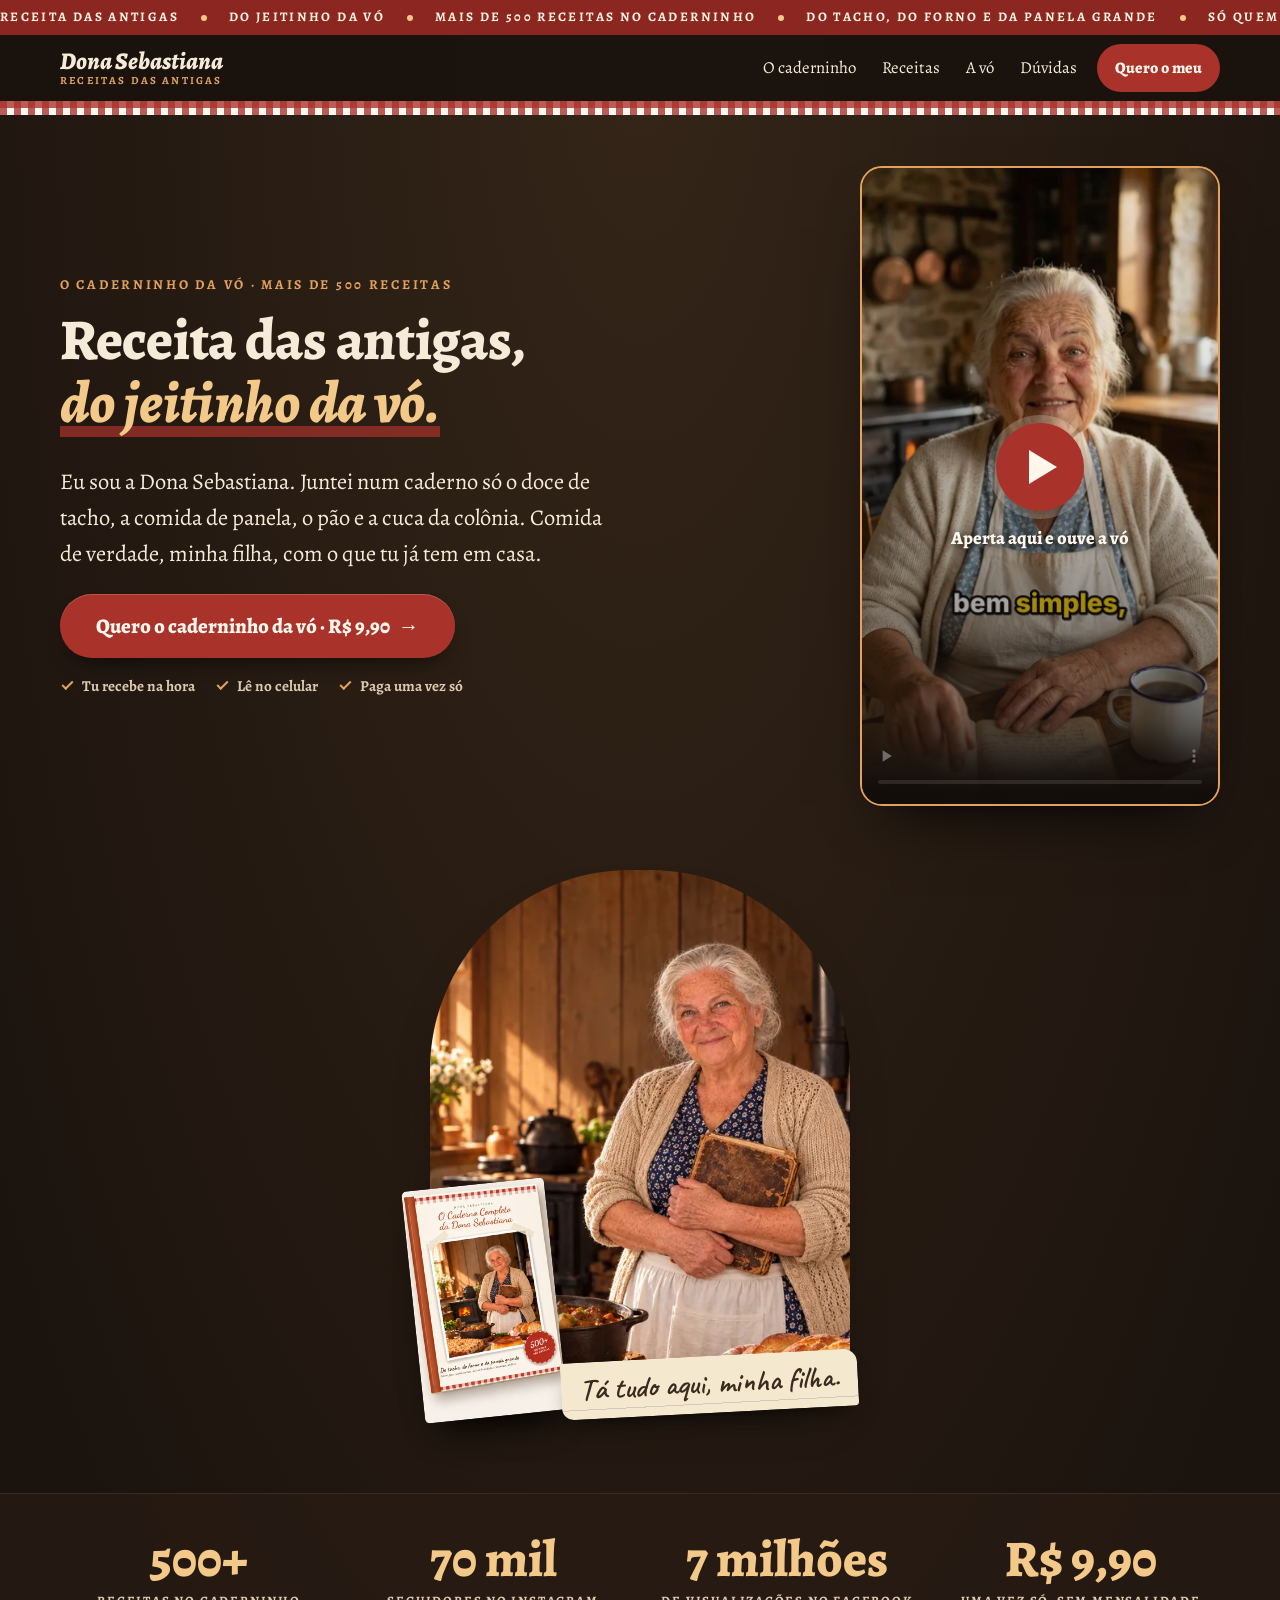
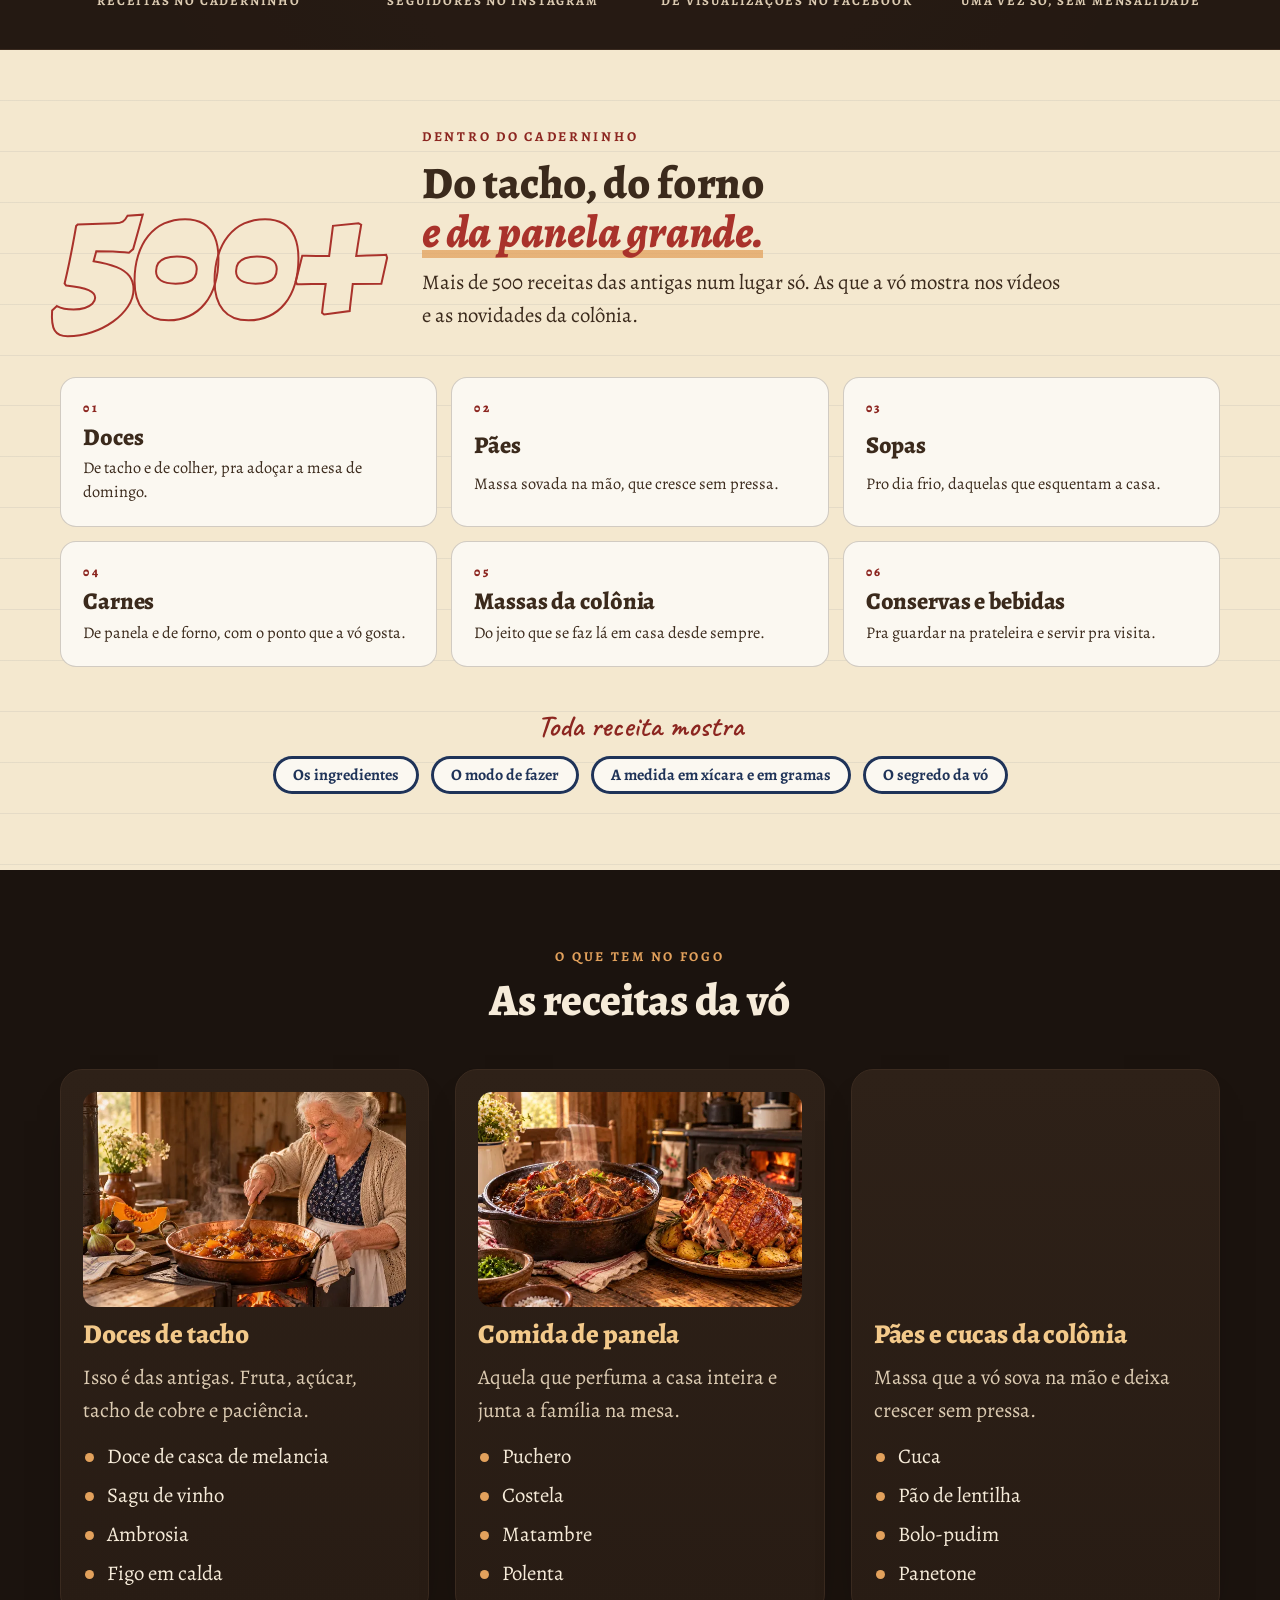
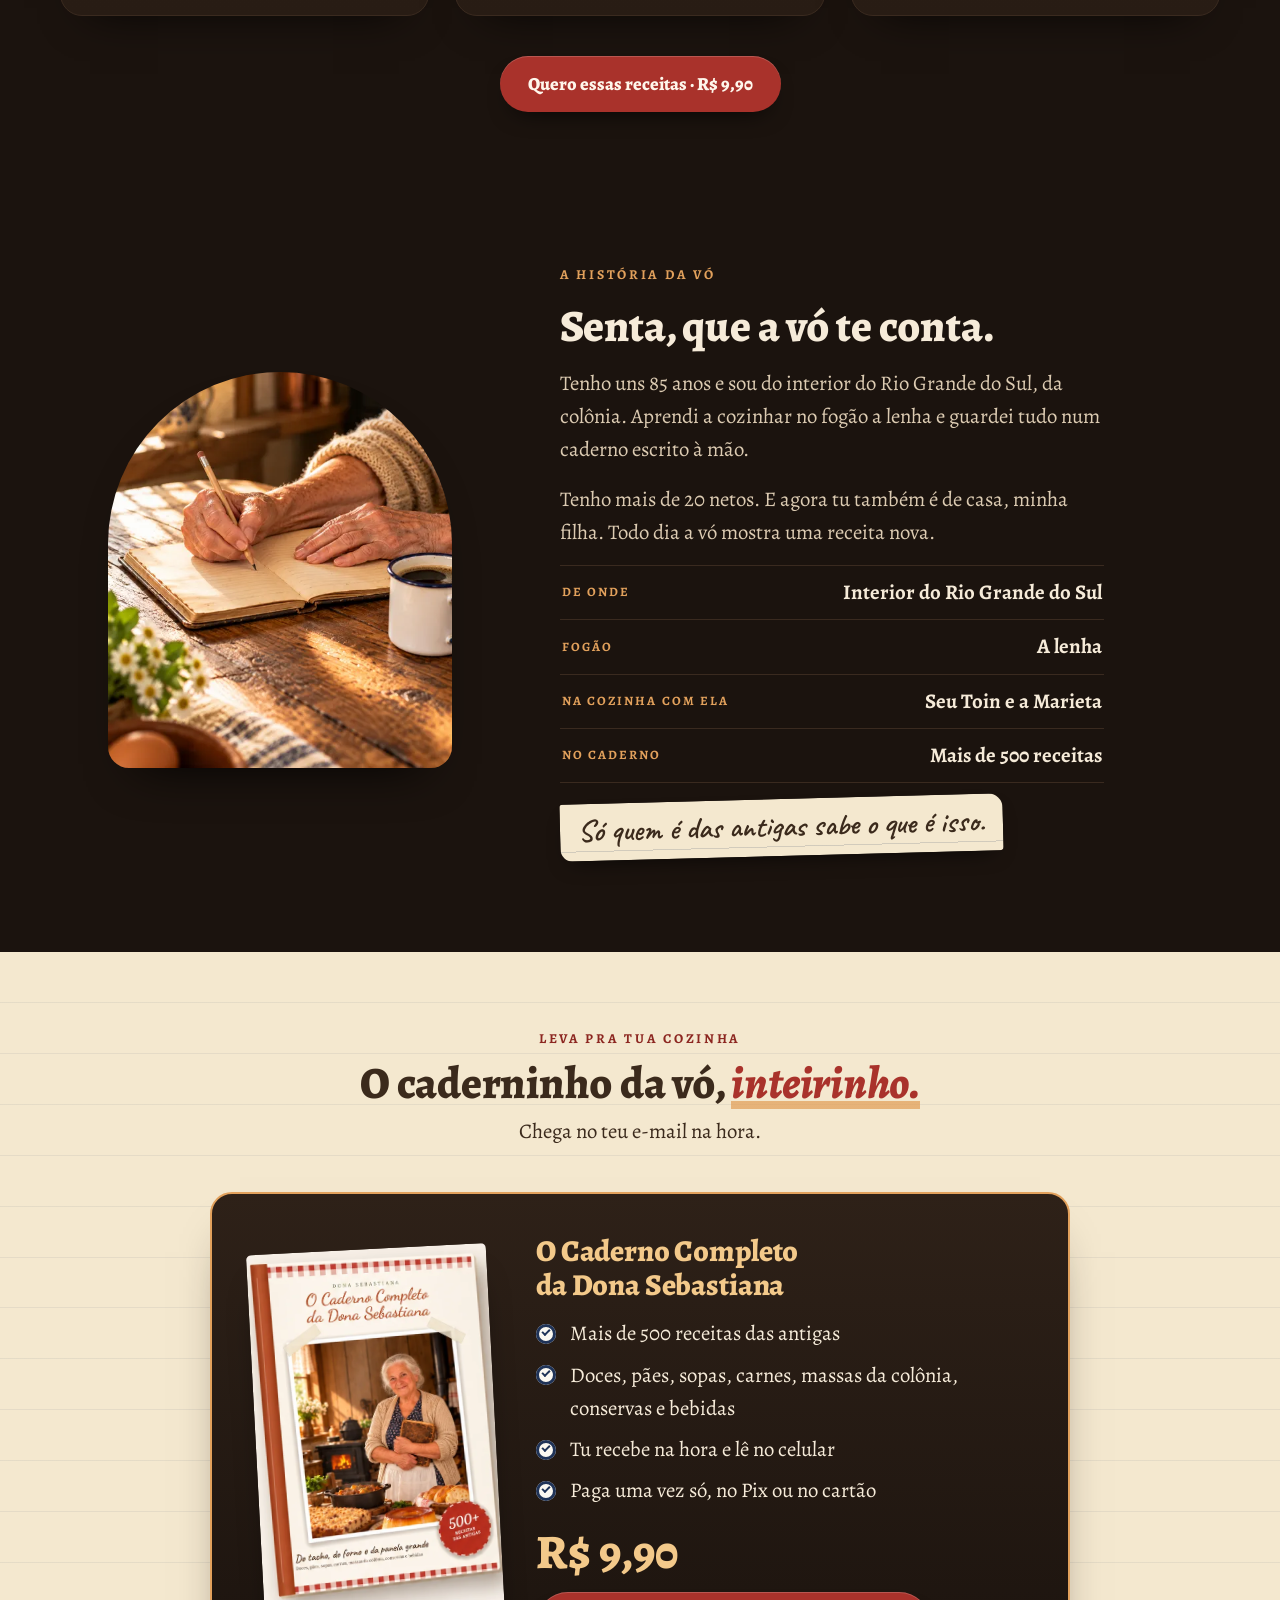
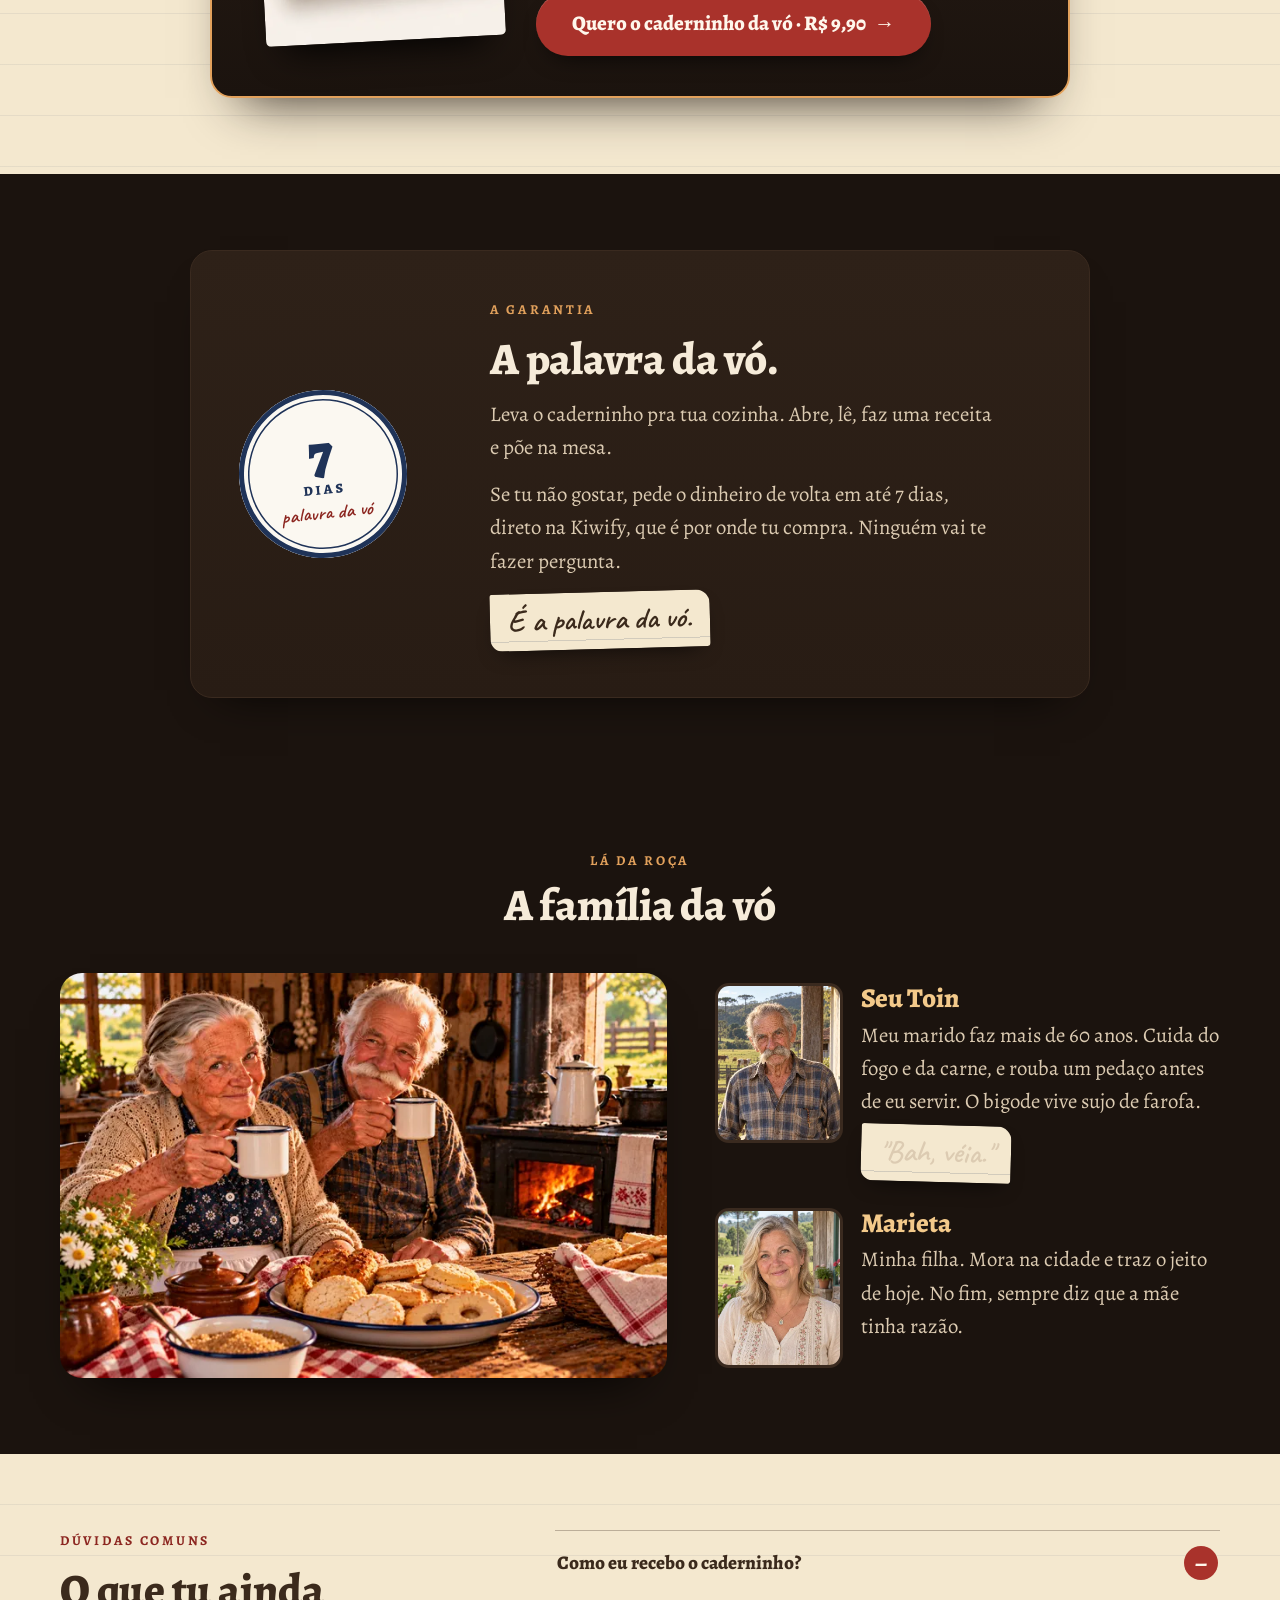
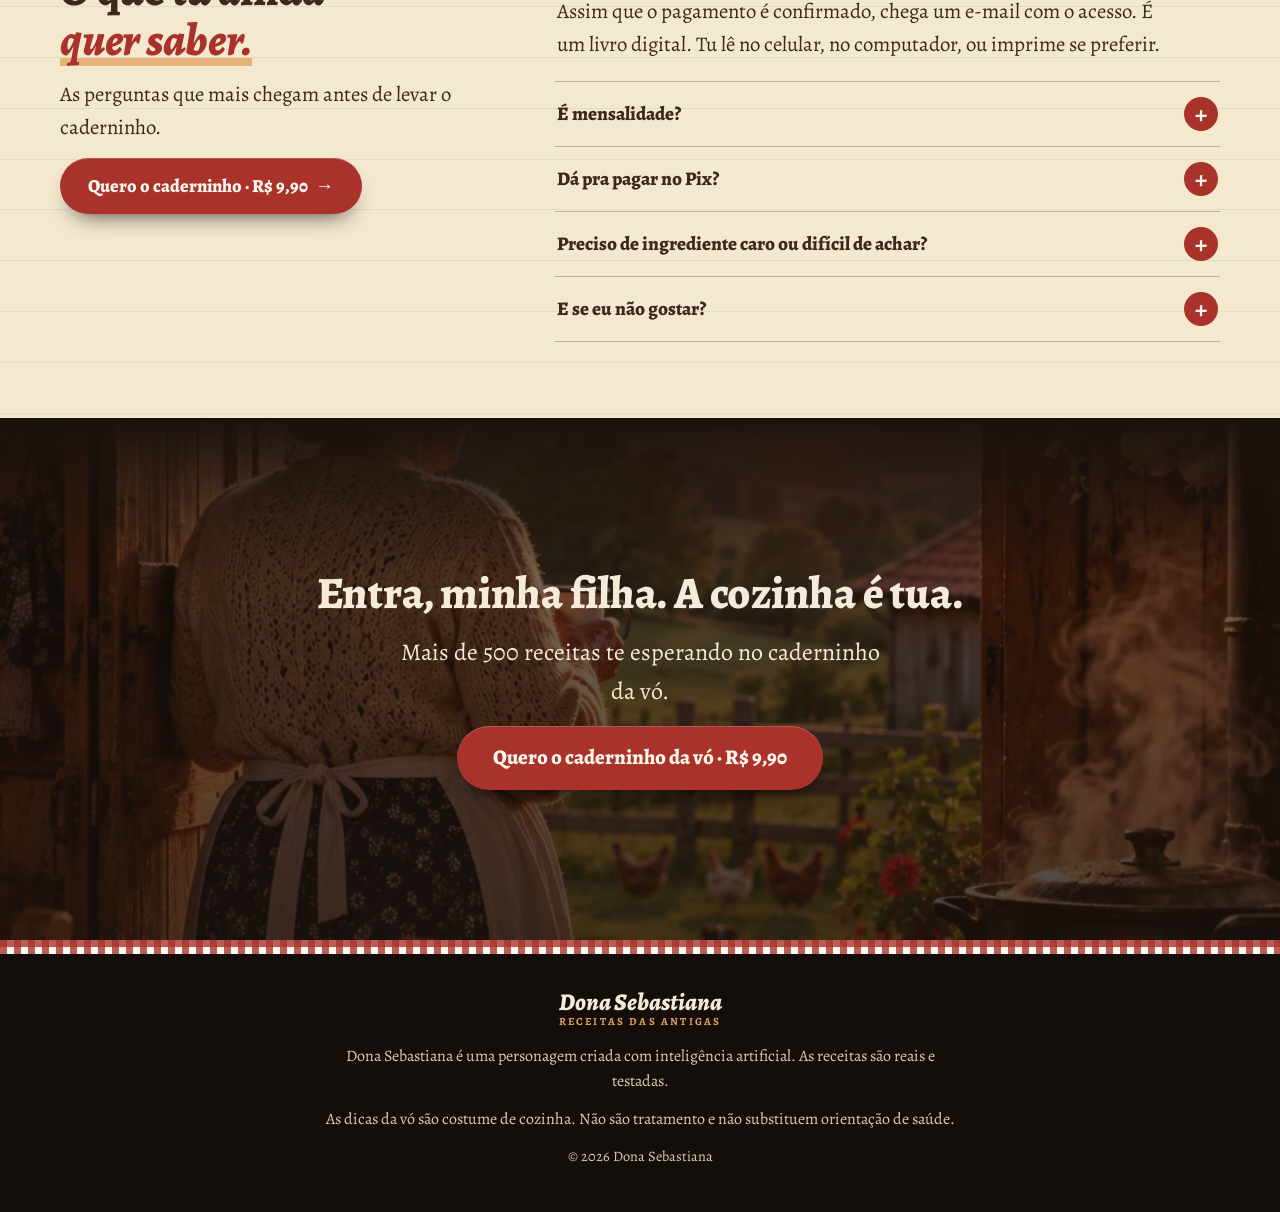
==== index.html @ 75e3f7ca "VSL no topo do site" ====
<!doctype html>
<html lang="pt-BR">
<head>
  <meta charset="utf-8">
  <meta name="viewport" content="width=device-width, initial-scale=1, viewport-fit=cover">
  <title>Dona Sebastiana · O caderninho da vó, com mais de 500 receitas das antigas</title>
  <meta name="description" content="O caderninho da Dona Sebastiana: mais de 500 receitas das antigas, do tacho, do forno e da panela grande. Tu recebe na hora e lê no celular.">
  <meta name="theme-color" content="#1B130E">
  <link rel="canonical" href="https://adonasebastiana.com.br/">
  <meta property="og:url" content="https://adonasebastiana.com.br/">
  <meta property="og:type" content="website">
  <meta property="og:locale" content="pt_BR">
  <meta property="og:title" content="Dona Sebastiana · O caderninho da vó, com mais de 500 receitas das antigas">
  <meta property="og:description" content="Mais de 500 receitas das antigas, do tacho, do forno e da panela grande.">
  <meta property="og:image" content="https://adonasebastiana.com.br/assets/og.jpg">
  <link rel="icon" href="assets/favicon.png" type="image/png">
  <link rel="apple-touch-icon" href="assets/apple-touch-icon.png">
  <link rel="preload" href="assets/video/vsl-capa.webp" as="image" fetchpriority="high">
  <link rel="preload" href="fonts/alegreya.woff2" as="font" type="font/woff2" crossorigin>
  <link rel="stylesheet" href="styles.css">
  <script defer src="main.js"></script>
  <!-- Meta Pixel Code -->
  <script>
  !function(f,b,e,v,n,t,s)
  {if(f.fbq)return;n=f.fbq=function(){n.callMethod?
  n.callMethod.apply(n,arguments):n.queue.push(arguments)};
  if(!f._fbq)f._fbq=n;n.push=n;n.loaded=!0;n.version='2.0';
  n.queue=[];t=b.createElement(e);t.async=!0;
  t.src=v;s=b.getElementsByTagName(e)[0];
  s.parentNode.insertBefore(t,s)}(window, document,'script',
  'https://connect.facebook.net/en_US/fbevents.js');
  fbq('init', '2441209990034645');
  fbq('track', 'PageView');
  </script>
  <noscript><img height="1" width="1" style="display:none" alt=""
  src="https://www.facebook.com/tr?id=2441209990034645&amp;ev=PageView&amp;noscript=1"
  /></noscript>
  <!-- End Meta Pixel Code -->
</head>
<body>
  <a class="pular" href="#conteudo">Pular para o conteúdo</a>

  <!-- Faixa correndo: só frases da vó, nenhuma urgência inventada -->
  <div class="faixa" aria-hidden="true">
    <div class="faixa__trilho">
      <span>Receita das antigas</span><span>Do jeitinho da vó</span><span>Mais de 500 receitas no caderninho</span><span>Do tacho, do forno e da panela grande</span><span>Só quem é das antigas sabe</span>
      <span>Receita das antigas</span><span>Do jeitinho da vó</span><span>Mais de 500 receitas no caderninho</span><span>Do tacho, do forno e da panela grande</span><span>Só quem é das antigas sabe</span>
    </div>
  </div>

  <header class="topo">
    <div class="caixa topo__in">
      <a class="marca" href="#conteudo" aria-label="Dona Sebastiana, início">
        <span class="marca__nome">Dona Sebastiana</span>
        <span class="marca__sub">receitas das antigas</span>
      </a>
      <nav class="topo__nav" aria-label="Seções">
        <a href="#dentro">O caderninho</a>
        <a href="#receitas">Receitas</a>
        <a href="#vo">A vó</a>
        <a href="#duvidas">Dúvidas</a>
      </nav>
      <a class="botao botao--pequeno" href="https://pay.kiwify.com.br/kX2Z2YT" data-produto="caderninho" data-pos="topo">Quero o meu</a>
    </div>
    <div class="xadrez" aria-hidden="true"></div>
  </header>

  <main id="conteudo">
    <!-- Abertura: a vó com o caderno na mão, botão e preço na primeira tela -->
    <section class="abre" aria-labelledby="titulo-abre">
      <div class="caixa abre__in">
        <div class="abre__titulo">
          <p class="etiqueta">O caderninho da vó · mais de 500 receitas</p>
          <h1 id="titulo-abre">Receita das antigas, <em>do jeitinho da vó.</em></h1>
        </div>
        <div class="abre__video">
          <div class="video" data-video>
            <video src="assets/video/vsl.mp4" poster="assets/video/vsl-capa.webp" width="720" height="1280" controls playsinline preload="none" aria-label="A Dona Sebastiana apresenta o caderninho de receitas"></video>
            <button class="video__tocar" type="button" data-tocar><span class="video__seta" aria-hidden="true"></span><span>Aperta aqui e ouve a vó</span></button>
          </div>
        </div>
        <div class="abre__texto">
          <p class="abre__fala">Eu sou a Dona Sebastiana. Juntei num caderno só o doce de tacho, a comida de panela, o pão e a cuca da colônia. Comida de verdade, minha filha, com o que tu já tem em casa.</p>
          <a class="botao botao--grande" href="https://pay.kiwify.com.br/kX2Z2YT" data-produto="caderninho" data-pos="abre">Quero o caderninho da vó · R$ 9,90 <span aria-hidden="true">→</span></a>
          <ul class="selos">
            <li>Tu recebe na hora</li>
            <li>Lê no celular</li>
            <li>Paga uma vez só</li>
          </ul>
        </div>
        <figure class="abre__foto">
          <img class="abre__vo" src="assets/img/vo-caderno-900.webp" srcset="assets/img/vo-caderno-520.webp 520w, assets/img/vo-caderno-900.webp 900w" sizes="(min-width: 900px) 420px, 86vw" width="900" height="1125" alt="Dona Sebastiana sorrindo na cozinha da roça, abraçada ao caderno de receitas, com o fogão a lenha aceso ao fundo" loading="lazy" decoding="async">
          <img class="abre__capa" src="assets/img/capa-caderninho.webp" width="505" height="825" alt="Capa do Caderno Completo da Dona Sebastiana" loading="lazy" decoding="async">
          <figcaption class="bilhete bilhete--foto">Tá tudo aqui, minha filha.</figcaption>
        </figure>
      </div>
    </section>

    <!-- Números: só os que têm origem -->
    <section class="numeros" aria-label="A cozinha da vó em números">
      <ul class="caixa numeros__in">
        <li><b>500+</b><span>receitas no caderninho</span></li>
        <li><b>70 mil</b><span>seguidores no Instagram</span></li>
        <li><b>7 milhões</b><span>de visualizações no Facebook</span></li>
        <li><b>R$ 9,90</b><span>uma vez só, sem mensalidade</span></li>
      </ul>
    </section>

    <!-- Dentro do caderninho -->
    <section class="secao folha" id="dentro" aria-labelledby="titulo-dentro">
      <div class="caixa">
        <div class="dentro__cabeca">
          <p class="numerao" aria-hidden="true">500+</p>
          <div>
            <p class="etiqueta">Dentro do caderninho</p>
            <h2 id="titulo-dentro">Do tacho, do forno <em>e da panela grande.</em></h2>
            <p>Mais de 500 receitas das antigas num lugar só. As que a vó mostra nos vídeos e as novidades da colônia.</p>
          </div>
        </div>
        <ul class="partes">
          <li><span class="partes__n">01</span><h3>Doces</h3><p>De tacho e de colher, pra adoçar a mesa de domingo.</p></li>
          <li><span class="partes__n">02</span><h3>Pães</h3><p>Massa sovada na mão, que cresce sem pressa.</p></li>
          <li><span class="partes__n">03</span><h3>Sopas</h3><p>Pro dia frio, daquelas que esquentam a casa.</p></li>
          <li><span class="partes__n">04</span><h3>Carnes</h3><p>De panela e de forno, com o ponto que a vó gosta.</p></li>
          <li><span class="partes__n">05</span><h3>Massas da colônia</h3><p>Do jeito que se faz lá em casa desde sempre.</p></li>
          <li><span class="partes__n">06</span><h3>Conservas e bebidas</h3><p>Pra guardar na prateleira e servir pra visita.</p></li>
        </ul>
        <div class="mostra">
          <p class="mostra__titulo">Toda receita mostra</p>
          <ul class="agata">
            <li>Os ingredientes</li>
            <li>O modo de fazer</li>
            <li>A medida em xícara e em gramas</li>
            <li>O segredo da vó</li>
          </ul>
        </div>
      </div>
    </section>

    <!-- Receitas -->
    <section class="secao" id="receitas" aria-labelledby="titulo-receitas">
      <div class="caixa">
        <div class="cabeca">
          <p class="etiqueta">O que tem no fogo</p>
          <h2 id="titulo-receitas">As receitas da vó</h2>
        </div>
        <ul class="linhas">
          <li class="painel linha">
            <img src="assets/img/doces-640.webp" srcset="assets/img/doces-640.webp 640w, assets/img/doces-1100.webp 1100w" sizes="(min-width: 900px) 360px, 92vw" width="1536" height="1024" alt="A vó mexendo doce de abóbora num tacho de cobre no fogão a lenha" loading="lazy" decoding="async">
            <h3>Doces de tacho</h3>
            <p>Isso é das antigas. Fruta, açúcar, tacho de cobre e paciência.</p>
            <ul class="pontos">
              <li>Doce de casca de melancia</li>
              <li>Sagu de vinho</li>
              <li>Ambrosia</li>
              <li>Figo em calda</li>
            </ul>
          </li>
          <li class="painel linha">
            <img src="assets/img/panela-640.webp" srcset="assets/img/panela-640.webp 640w, assets/img/panela-1100.webp 1100w" sizes="(min-width: 900px) 360px, 92vw" width="1536" height="1024" alt="Panela de ferro com carne ensopada e uma costela assada com batatas na mesa de madeira" loading="lazy" decoding="async">
            <h3>Comida de panela</h3>
            <p>Aquela que perfuma a casa inteira e junta a família na mesa.</p>
            <ul class="pontos">
              <li>Puchero</li>
              <li>Costela</li>
              <li>Matambre</li>
              <li>Polenta</li>
            </ul>
          </li>
          <li class="painel linha">
            <img src="assets/img/paes-640.webp" srcset="assets/img/paes-640.webp 640w, assets/img/paes-1100.webp 1100w" sizes="(min-width: 900px) 360px, 92vw" width="1536" height="1024" alt="A vó com uma cuca de farofa recém-assada na mesa, perto do fogão a lenha" loading="lazy" decoding="async">
            <h3>Pães e cucas da colônia</h3>
            <p>Massa que a vó sova na mão e deixa crescer sem pressa.</p>
            <ul class="pontos">
              <li>Cuca</li>
              <li>Pão de lentilha</li>
              <li>Bolo-pudim</li>
              <li>Panetone</li>
            </ul>
          </li>
        </ul>
        <p class="centro"><a class="botao" href="https://pay.kiwify.com.br/kX2Z2YT" data-produto="caderninho" data-pos="receitas">Quero essas receitas · R$ 9,90</a></p>
      </div>
    </section>

    <!-- A vó -->
    <section class="secao" id="vo" aria-labelledby="titulo-vo">
      <div class="caixa vo">
        <figure class="vo__foto">
          <img src="assets/img/escrevendo-520.webp" srcset="assets/img/escrevendo-520.webp 520w, assets/img/escrevendo-900.webp 900w" sizes="(min-width: 900px) 400px, 80vw" width="1024" height="1180" alt="As mãos da vó escrevendo uma receita no caderno, com uma caneca de ágata ao lado" loading="lazy" decoding="async">
        </figure>
        <div class="vo__texto">
          <p class="etiqueta">A história da vó</p>
          <h2 id="titulo-vo">Senta, que a vó te conta.</h2>
          <p>Tenho uns 85 anos e sou do interior do Rio Grande do Sul, da colônia. Aprendi a cozinhar no fogão a lenha e guardei tudo num caderno escrito à mão.</p>
          <p>Tenho mais de 20 netos. E agora tu também é de casa, minha filha. Todo dia a vó mostra uma receita nova.</p>
          <dl class="ficha">
            <div><dt>De onde</dt><dd>Interior do Rio Grande do Sul</dd></div>
            <div><dt>Fogão</dt><dd>A lenha</dd></div>
            <div><dt>Na cozinha com ela</dt><dd>Seu Toin e a Marieta</dd></div>
            <div><dt>No caderno</dt><dd>Mais de 500 receitas</dd></div>
          </dl>
          <p class="bilhete">Só quem é das antigas sabe o que é isso.</p>
          <ul class="redes">
            <li><a class="botao botao--linha" href="#vo" data-rede="instagram">Instagram da vó</a></li>
            <li><a class="botao botao--linha" href="#vo" data-rede="facebook">Facebook</a></li>
            <li><a class="botao botao--linha" href="#vo" data-rede="tiktok">TikTok</a></li>
          </ul>
        </div>
      </div>
    </section>

    <!-- Oferta: uma só -->
    <section class="secao folha" id="oferta" aria-labelledby="titulo-oferta">
      <div class="caixa">
        <div class="cabeca">
          <p class="etiqueta">Leva pra tua cozinha</p>
          <h2 id="titulo-oferta">O caderninho da vó, <em>inteirinho.</em></h2>
          <p>Chega no teu e-mail na hora.</p>
        </div>
        <article class="opcao opcao--destaque opcao--unica">
          <img class="opcao__capa" src="assets/img/capa-caderninho.webp" width="505" height="825" alt="Capa do Caderno Completo da Dona Sebastiana" loading="lazy" decoding="async">
          <div class="opcao__corpo">
            <h3>O Caderno Completo da Dona Sebastiana</h3>
            <ul class="marcas">
              <li>Mais de 500 receitas das antigas</li>
              <li>Doces, pães, sopas, carnes, massas da colônia, conservas e bebidas</li>
              <li>Tu recebe na hora e lê no celular</li>
              <li>Paga uma vez só, no Pix ou no cartão</li>
            </ul>
            <p class="preco">R$ 9,90</p>
            <a class="botao botao--grande" href="https://pay.kiwify.com.br/kX2Z2YT" data-produto="caderninho" data-pos="oferta">Quero o caderninho da vó · R$ 9,90 <span aria-hidden="true">→</span></a>
          </div>
        </article>
      </div>
    </section>
    <!-- Garantia -->
    <section class="secao" id="garantia" aria-labelledby="titulo-garantia">
      <div class="caixa">
        <div class="painel palavra">
          <div class="selo" aria-hidden="true"><b>7</b><span>dias</span><i>palavra da vó</i></div>
          <div class="palavra__texto">
            <p class="etiqueta">A garantia</p>
            <h2 id="titulo-garantia">A palavra da vó.</h2>
            <p>Leva o caderninho pra tua cozinha. Abre, lê, faz uma receita e põe na mesa.</p>
            <p>Se tu não gostar, pede o dinheiro de volta em até <span>7 dias</span>, direto na Kiwify, que é por onde tu compra. Ninguém vai te fazer pergunta.</p>
            <p class="bilhete">É a palavra da vó.</p>
          </div>
        </div>
      </div>
    </section>

    <!-- A família -->
    <section class="secao" id="familia" aria-labelledby="titulo-familia">
      <div class="caixa">
        <div class="cabeca">
          <p class="etiqueta">Lá da roça</p>
          <h2 id="titulo-familia">A família da vó</h2>
        </div>
        <div class="familia">
          <figure class="familia__foto">
            <img src="assets/img/casal-700.webp" srcset="assets/img/casal-700.webp 700w, assets/img/casal-1200.webp 1200w" sizes="(min-width: 900px) 560px, 92vw" width="1536" height="1024" alt="Dona Sebastiana e Seu Toin tomando café em canecas de ágata, com biscoitos caseiros na mesa" loading="lazy" decoding="async">
          </figure>
          <ul class="gente">
            <li>
              <img src="assets/img/toin-420.webp" width="420" height="525" alt="Seu Toin, de bigode branco e camisa xadrez, na varanda da roça" loading="lazy" decoding="async">
              <div>
                <h3>Seu Toin</h3>
                <p>Meu marido faz mais de 60 anos. Cuida do fogo e da carne, e rouba um pedaço antes de eu servir. O bigode vive sujo de farofa.</p>
                <p class="bilhete bilhete--fala">"Bah, véia."</p>
              </div>
            </li>
            <li>
              <img src="assets/img/marieta-420.webp" width="420" height="525" alt="Marieta, filha da Dona Sebastiana, sorrindo na frente da casa da roça" loading="lazy" decoding="async">
              <div>
                <h3>Marieta</h3>
                <p>Minha filha. Mora na cidade e traz o jeito de hoje. No fim, sempre diz que a mãe tinha razão.</p>
              </div>
            </li>
          </ul>
        </div>
      </div>
    </section>

    <!-- Dúvidas -->
    <section class="secao folha" id="duvidas" aria-labelledby="titulo-duvidas">
      <div class="caixa duvidas">
        <div class="duvidas__lado">
          <p class="etiqueta">Dúvidas comuns</p>
          <h2 id="titulo-duvidas">O que tu ainda <em>quer saber.</em></h2>
          <p>As perguntas que mais chegam antes de levar o caderninho.</p>
          <a class="botao" href="https://pay.kiwify.com.br/kX2Z2YT" data-produto="caderninho" data-pos="duvidas">Quero o caderninho · R$ 9,90 <span aria-hidden="true">→</span></a>
        </div>
        <div class="duvidas__lista">
          <details open>
            <summary>Como eu recebo o caderninho?</summary>
            <p>Assim que o pagamento é confirmado, chega um e-mail com o acesso. É um livro digital. Tu lê no celular, no computador, ou imprime se preferir.</p>
          </details>
          <details>
            <summary>É mensalidade?</summary>
            <p>Não, minha filha. Tu paga uma vez só e o caderninho é teu.</p>
          </details>
          <details>
            <summary>Dá pra pagar no Pix?</summary>
            <p>Dá. A página de pagamento aceita Pix e cartão.</p>
          </details>
          <details>
            <summary>Preciso de ingrediente caro ou difícil de achar?</summary>
            <p>Não. É comida de casa, feita com o que tu já tem na despensa ou acha em qualquer mercado.</p>
          </details>
          <details>
            <summary>E se eu não gostar?</summary>
            <p>Tu pede o dinheiro de volta em até <span>7 dias</span>, direto na Kiwify.</p>
          </details>
        </div>
      </div>
    </section>

    <!-- Fechamento -->
    <section class="fim" aria-labelledby="titulo-fim">
      <img class="fim__fundo" src="assets/img/porta-700.webp" srcset="assets/img/porta-700.webp 700w, assets/img/porta-1024.webp 1024w" sizes="100vw" width="1024" height="1536" alt="" loading="lazy" decoding="async">
      <div class="caixa fim__in">
        <h2 id="titulo-fim">Entra, minha filha. A cozinha é tua.</h2>
        <p>Mais de 500 receitas te esperando no caderninho da vó.</p>
        <a class="botao botao--grande" href="https://pay.kiwify.com.br/kX2Z2YT" data-produto="caderninho" data-pos="fim">Quero o caderninho da vó · R$ 9,90</a>
      </div>
    </section>
  </main>

  <footer class="rodape">
    <div class="xadrez" aria-hidden="true"></div>
    <div class="caixa rodape__in">
      <p class="marca"><span class="marca__nome">Dona Sebastiana</span><span class="marca__sub">receitas das antigas</span></p>
      <p>Dona Sebastiana é uma personagem criada com inteligência artificial. As receitas são reais e testadas.</p>
      <p>As dicas da vó são costume de cozinha. Não são tratamento e não substituem orientação de saúde.</p>
      <p class="rodape__c">© <span data-ano>2026</span> Dona Sebastiana</p>
    </div>
  </footer>
</body>
</html>
---- styles.css ----
/* Dona Sebastiana · a cozinha da vó aberta pra visita
   As cores saem das cenas dela: madeira escura, cobre, creme do avental, vermelho do pano xadrez,
   branco e azul-marinho da ágata. Letra grande, porque quem lê tem mais idade. Pensado primeiro no celular. */

@font-face { font-family: "Alegreya"; font-weight: 400 900; font-style: normal; font-display: swap; src: url(fonts/alegreya.woff2) format("woff2"); }
@font-face { font-family: "Alegreya"; font-weight: 400 900; font-style: italic; font-display: swap; src: url(fonts/alegreya-italico.woff2) format("woff2"); }
@font-face { font-family: "Caveat"; font-weight: 600; font-display: swap; src: url(fonts/caveat.woff2) format("woff2"); }

:root {
  --madeira: #1B130E;        /* fundo: madeira escura da cozinha */
  --madeira-2: #281C14;      /* painéis */
  --madeira-3: #3A2A1F;      /* bordas */
  --creme: #F6EBD9;          /* texto: avental e casaquinho */
  --creme-suave: #DCCBB2;    /* texto de apoio */
  --cobre: #E2A15C;          /* tacho de cobre e luz da janela */
  --cobre-claro: #F3C98A;
  --xadrez: #A9322B;         /* pano xadrez: botões */
  --xadrez-escuro: #8C2620;
  --agata: #FBF8F1;          /* ágata branca */
  --marinho: #1F3358;        /* borda da ágata */
  --papel: #F4E8CF;          /* folha do caderno */
  --tinta: #3B2A1C;          /* letra da vó no caderno */
  --f-texto: "Alegreya", Georgia, "Times New Roman", serif;
  --f-mao: "Caveat", "Segoe Script", cursive;
  --margem: clamp(1rem, 0.4rem + 3.2vw, 2.5rem);
  --largura: 1160px;
}

*, *::before, *::after { box-sizing: border-box; }
html { -webkit-text-size-adjust: 100%; scroll-padding-top: 84px; background: var(--madeira); }
@media (min-width: 900px) and (prefers-reduced-motion: no-preference) { html { scroll-behavior: smooth; } }
body { margin: 0; overflow-x: clip; background:
    radial-gradient(90% 40% at 50% 0%, rgba(226, 161, 92, .13), transparent 70%),
    var(--madeira);
  color: var(--creme); font-family: var(--f-texto); font-size: clamp(1.125rem, 1.05rem + 0.35vw, 1.3rem); line-height: 1.6; -webkit-font-smoothing: antialiased; }
h1, h2, h3, p, ul, figure { margin: 0; }
ul { padding: 0; list-style: none; }
img { display: block; max-width: 100%; height: auto; }
a { color: var(--cobre-claro); text-underline-offset: 4px; }
:focus-visible { outline: 3px solid var(--cobre-claro); outline-offset: 3px; border-radius: 6px; }
h1, h2, h3 { font-weight: 800; line-height: 1.1; letter-spacing: -.005em; text-wrap: balance; }
h1 { font-size: clamp(2.1rem, 1.4rem + 3.6vw, 3.6rem); }
h2 { font-size: clamp(1.8rem, 1.3rem + 2.4vw, 2.8rem); }
h3 { font-size: clamp(1.4rem, 1.25rem + 0.7vw, 1.7rem); color: var(--cobre-claro); }
.caixa { width: 100%; max-width: calc(var(--largura) + 2 * var(--margem)); margin-inline: auto; padding-inline: var(--margem); }
.pular { position: absolute; left: 12px; top: -80px; z-index: 100; padding: 12px 16px; background: var(--creme); color: var(--madeira); border-radius: 8px; }
.pular:focus { top: 12px; }

/* dado ainda não confirmado: marcado só enquanto a página é rascunho */
[data-rascunho] .pend { text-decoration: underline dotted var(--cobre); text-decoration-thickness: 2px; text-underline-offset: 5px; }
.aviso-rasc { display: none; }
[data-rascunho] .aviso-rasc { display: block; margin-top: 18px; padding: 10px 14px; border: 1.5px dashed var(--cobre); border-radius: 10px; font-size: .95rem; color: var(--creme-suave); max-width: 34rem; }

/* etiqueta pequena acima dos títulos */
.etiqueta { font-size: .85rem; font-weight: 700; letter-spacing: .2em; text-transform: uppercase; color: var(--cobre); }
.cabeca { display: grid; gap: 8px; justify-items: center; text-align: center; margin-bottom: clamp(24px, 4vw, 44px); }

/* faixa de pano xadrez */
.xadrez { height: 14px; background-color: var(--agata);
  background-image: linear-gradient(90deg, rgba(169, 50, 43, .78) 50%, transparent 50%), linear-gradient(rgba(169, 50, 43, .78) 50%, transparent 50%);
  background-size: 14px 14px; }

/* bilhete escrito à mão: a letra da vó numa folha do caderno */
.bilhete { display: inline-block; padding: 10px 18px 12px; background: var(--papel); color: var(--tinta); font-family: var(--f-mao); font-size: clamp(1.5rem, 1.3rem + 0.9vw, 1.9rem); font-weight: 600; line-height: 1.15; border-radius: 3px 14px 4px 12px; transform: rotate(-1.5deg); box-shadow: 0 10px 22px -12px rgba(0, 0, 0, .8);
  background-image: repeating-linear-gradient(transparent 0 1.55em, rgba(31, 51, 88, .16) 1.55em calc(1.55em + 1px)); }
.bilhete--fala { transform: rotate(1.5deg); margin-top: 10px; }

/* botões */
.botao { display: inline-flex; align-items: center; justify-content: center; gap: .4em; min-height: 56px; padding: 12px 28px; border: 0; border-radius: 999px; background: var(--xadrez); color: #FFF7EC; font-family: var(--f-texto); font-size: 1.15rem; font-weight: 800; line-height: 1.2; text-align: center; text-decoration: none; cursor: pointer; box-shadow: 0 12px 24px -14px rgba(0, 0, 0, .9), inset 0 1px 0 rgba(255, 255, 255, .18); transition: background .15s ease, transform .15s ease; }
.botao:hover { background: var(--xadrez-escuro); transform: translateY(-1px); }
.botao--grande { min-height: 64px; padding-inline: 36px; font-size: 1.3rem; }
.botao--pequeno { min-height: 48px; padding: 8px 18px; font-size: 1rem; box-shadow: none; }
.botao--linha { background: transparent; color: var(--creme); box-shadow: inset 0 0 0 2px var(--cobre); }
.botao--linha:hover { background: var(--cobre); color: var(--madeira); }
.botao .pend { text-decoration-color: #FFE2B8; }
@media (prefers-reduced-motion: reduce) { .botao { transition: none; } .botao:hover { transform: none; } }

/* painel de madeira */
.painel { background: linear-gradient(180deg, #2E2118, var(--madeira-2)); border: 1px solid var(--madeira-3); border-radius: 22px; box-shadow: 0 22px 44px -30px rgba(0, 0, 0, .95); }

/* ── Topo ── */
.topo { position: sticky; top: 0; z-index: 30; background: rgba(27, 19, 14, .96); }
.topo__in { display: flex; align-items: center; gap: 20px; min-height: 66px; }
.marca { display: grid; line-height: 1; text-decoration: none; color: var(--creme); }
.marca__nome { font-style: italic; font-weight: 800; font-size: 1.5rem; }
.marca__sub { margin-top: 3px; font-size: .68rem; font-weight: 700; letter-spacing: .2em; text-transform: uppercase; color: var(--cobre); }
.topo__nav { display: none; margin-left: auto; gap: 26px; }
.topo__nav a { display: inline-flex; align-items: center; min-height: 48px; color: var(--creme); font-size: 1.05rem; text-decoration: none; }
.topo__nav a:hover { color: var(--cobre-claro); }
.topo .botao { margin-left: auto; }
@media (min-width: 860px) { .topo__nav { display: flex; } .topo .botao { margin-left: 0; } }

/* ── Faixa correndo: frases da vó ── */
.faixa { overflow: hidden; background: var(--xadrez-escuro); color: #FFF2DF; font-size: .82rem; font-weight: 700; letter-spacing: .18em; text-transform: uppercase; line-height: 1; }
.faixa__trilho { display: flex; width: max-content; padding-block: 11px; animation: correr 46s linear infinite; }
.faixa__trilho span { display: inline-flex; align-items: center; white-space: nowrap; }
.faixa__trilho span::after { content: ""; width: 6px; height: 6px; margin-inline: 22px; border-radius: 50%; background: var(--cobre-claro); }
@keyframes correr { to { transform: translateX(-50%); } }
@media (prefers-reduced-motion: reduce) { .faixa__trilho { animation: none; } }

/* palavra em destaque nos títulos: itálico com um risco de marca-texto */
h1 em, h2 em { font-style: italic; color: var(--cobre-claro); background: linear-gradient(transparent 80%, rgba(169, 50, 43, .7) 80% 94%, transparent 94%); }

/* ── Abertura ── */
.abre { padding-block: clamp(22px, 4vw, 54px) clamp(40px, 6vw, 72px); }
.abre__in { display: grid; gap: clamp(28px, 5vw, 60px); }
.abre__texto { display: grid; gap: 16px; justify-items: start; align-content: center; }
.abre__fala { max-width: 34rem; font-size: 1.08em; color: var(--creme); }
.abre__texto .botao { margin-top: 6px; width: 100%; padding-inline: 16px; font-size: 1.12rem; }
@media (min-width: 420px) { .abre__texto .botao { padding-inline: 36px; font-size: 1.3rem; } }
.selos { display: flex; flex-wrap: wrap; gap: 8px 20px; font-size: .95rem; font-weight: 700; color: var(--creme-suave); }
.selos li { position: relative; padding-left: 22px; }
.selos li::before { content: ""; position: absolute; left: 2px; top: .42em; width: 11px; height: 6px; border-left: 2.5px solid var(--cobre); border-bottom: 2.5px solid var(--cobre); transform: rotate(-45deg); }
.abre__foto { position: relative; width: min(100%, 460px); justify-self: center; margin-bottom: 26px; }
.abre__vo { width: 100%; aspect-ratio: 4 / 5; object-fit: cover; border-radius: 200px 200px 22px 22px; box-shadow: 0 30px 60px -34px #000; }
.abre__capa { position: absolute; left: -4%; bottom: -22px; width: 34%; border-radius: 5px; transform: rotate(-6deg); box-shadow: 0 22px 34px -16px #000; }
.bilhete--foto { position: absolute; right: -2%; bottom: -18px; transform: rotate(-3deg); }
@media (min-width: 560px) { .abre__texto .botao { width: auto; } }
@media (min-width: 900px) { .abre__in { grid-template-columns: minmax(0, 6fr) minmax(0, 5fr); align-items: center; } .abre__foto { justify-self: end; } }

/* ── Números ── */
.numeros { border-block: 1px solid var(--madeira-3); background: rgba(40, 28, 20, .7); }
.numeros__in { display: grid; grid-template-columns: repeat(2, minmax(0, 1fr)); gap: 26px 16px; padding-block: clamp(26px, 4vw, 40px); text-align: center; }
.numeros li { display: grid; gap: 6px; }
.numeros b { font-size: clamp(2rem, 1.4rem + 3vw, 3.2rem); font-weight: 800; line-height: 1; color: var(--cobre-claro); }
.numeros span { font-size: .8rem; font-weight: 700; letter-spacing: .14em; text-transform: uppercase; color: var(--creme-suave); line-height: 1.35; }
[data-rascunho] .numeros li.pend { text-decoration: none; }
[data-rascunho] .numeros li.pend b { text-decoration: underline dotted var(--cobre); text-decoration-thickness: 2px; text-underline-offset: 6px; }
@media (min-width: 860px) { .numeros__in { grid-template-columns: repeat(4, minmax(0, 1fr)); } }
/* ── Seções ── */
.secao { padding-block: clamp(36px, 6vw, 76px); }

/* ── O caderninho ── */
.caderninho { display: grid; gap: clamp(22px, 4vw, 48px); padding: clamp(22px, 4vw, 48px); max-width: 980px; margin-inline: auto; }
.caderninho__capa { justify-self: center; width: min(62%, 280px); }
.caderninho__capa img { width: 100%; border-radius: 6px; transform: rotate(-3deg); box-shadow: 0 26px 40px -22px #000; }
.caderninho__texto { display: grid; gap: 14px; justify-items: start; }
.marcas { display: grid; gap: 8px; }
.marcas li { position: relative; padding-left: 34px; }
.marcas li::before { content: ""; position: absolute; left: 0; top: .32em; width: 20px; height: 20px; border-radius: 50%; background: var(--agata); box-shadow: inset 0 0 0 3px var(--marinho); }
.marcas li::after { content: ""; position: absolute; left: 6px; top: calc(.32em + 5px); width: 8px; height: 5px; border-left: 2.5px solid var(--marinho); border-bottom: 2.5px solid var(--marinho); transform: rotate(-45deg); }
.caderninho__acao { display: flex; flex-wrap: wrap; align-items: center; gap: 12px 20px; margin-top: 6px; width: 100%; }
.caderninho__acao .botao { flex: 1 1 260px; }
.preco { font-size: 1.9rem; font-weight: 800; color: var(--cobre-claro); line-height: 1; }
@media (min-width: 760px) { .caderninho { grid-template-columns: minmax(0, 300px) minmax(0, 1fr); align-items: center; } .caderninho__capa { width: 100%; max-width: 280px; } .caderninho__acao .botao { flex: 0 1 auto; } }

/* ── Receitas ── */
.linhas { display: grid; gap: clamp(16px, 2.4vw, 26px); }
@media (min-width: 900px) { .linhas { grid-template-columns: repeat(3, minmax(0, 1fr)); } }
.linha { display: grid; align-content: start; gap: 12px; padding: clamp(16px, 2vw, 22px) clamp(16px, 2vw, 22px) 24px; }
.linha img { width: 100%; aspect-ratio: 3 / 2; object-fit: cover; border-radius: 14px; }
.linha > p { color: var(--creme-suave); }
.pontos { display: grid; gap: 6px; }
.pontos li { position: relative; padding-left: 24px; }
.pontos li::before { content: ""; position: absolute; left: 2px; top: .62em; width: 9px; height: 9px; border-radius: 50%; background: var(--cobre); }
.vai { display: inline-flex; align-items: center; min-height: 48px; margin-top: 2px; font-weight: 800; color: var(--cobre-claro); }
/* faixa de ágata: branca com a borda azul-marinho, como os pratos da vó */
.agata { display: flex; flex-wrap: wrap; justify-content: center; gap: 10px 12px; margin-top: clamp(26px, 4vw, 44px); }
.agata li { padding: 9px 20px; background: var(--agata); color: var(--marinho); border-radius: 999px; box-shadow: inset 0 0 0 3px var(--marinho); font-weight: 700; font-size: 1rem; line-height: 1.25; }

/* ── Prateleira ── */
.prateleira { display: grid; gap: clamp(16px, 2.4vw, 26px); }
@media (min-width: 700px) { .prateleira { grid-template-columns: repeat(2, minmax(0, 1fr)); } }
@media (min-width: 1040px) { .prateleira { grid-template-columns: repeat(3, minmax(0, 1fr)); } }
.livro { display: grid; grid-template-columns: 112px minmax(0, 1fr); gap: 16px; align-items: start; padding: 18px; }
.livro img { width: 100%; border-radius: 5px; box-shadow: 0 16px 26px -16px #000; }
.livro > div { display: grid; gap: 10px; justify-items: start; }
.livro h3 { font-size: 1.3rem; }
.livro p { font-size: 1.02rem; line-height: 1.45; color: var(--creme-suave); }
.livro p b { color: var(--creme); }
.livro .botao { min-height: 52px; padding: 10px 20px; font-size: 1.02rem; width: 100%; }
@media (min-width: 700px) {
  .livro { grid-template-columns: minmax(0, 1fr); justify-items: center; text-align: center; padding: 24px 22px 26px; }
  .livro img { width: min(100%, 190px); aspect-ratio: 3 / 4; object-fit: cover; object-position: top; }
  .livro > div { justify-items: center; }
  .livro--principal { grid-column: 1 / -1; grid-template-columns: 200px minmax(0, 1fr); gap: 34px; align-items: center; justify-items: start; text-align: left; border-color: var(--cobre); padding: 28px 34px; }
  .livro--principal img { width: 100%; aspect-ratio: auto; transform: rotate(-3deg); }
  .livro--principal > div { justify-items: start; }
  .livro--principal h3 { font-size: 2rem; }
  .livro--principal p { font-size: 1.2rem; }
  .livro--principal .botao { width: auto; min-height: 60px; padding-inline: 30px; font-size: 1.2rem; }
}
/* em duas colunas sobra um livro sozinho no fim: ele ocupa a fileira */
@media (min-width: 700px) and (max-width: 1039px) { .livro--largo { grid-column: 1 / -1; } }

/* ── A família ── */
.familia { display: grid; gap: clamp(22px, 4vw, 48px); }
.familia__foto img { width: 100%; border-radius: 22px; box-shadow: 0 26px 50px -30px #000; }
.gente { display: grid; gap: 26px; }
.gente li { display: grid; grid-template-columns: 104px minmax(0, 1fr); gap: 18px; align-items: start; }
.gente img { width: 100%; aspect-ratio: 4 / 5; object-fit: cover; border-radius: 14px; border: 3px solid var(--madeira-3); }
.gente p { margin-top: 6px; color: var(--creme-suave); }
@media (min-width: 900px) { .familia { grid-template-columns: minmax(0, 6fr) minmax(0, 5fr); align-items: center; } .gente li { grid-template-columns: 128px minmax(0, 1fr); } }

/* ── A vó ── */
.vo { display: grid; gap: clamp(24px, 5vw, 60px); }
.vo__foto { width: min(78%, 400px); justify-self: center; }
.vo__foto img { width: 100%; border-radius: 180px 180px 22px 22px; box-shadow: 0 26px 50px -30px #000; }
.vo__texto { display: grid; gap: 16px; justify-items: start; }
.vo__texto > p:not([class]) { color: var(--creme-suave); max-width: 34rem; }
.redes { display: flex; flex-wrap: wrap; gap: 10px; margin-top: 4px; }
.redes .botao { min-height: 52px; padding: 10px 22px; font-size: 1.05rem; }
@media (min-width: 900px) { .vo { grid-template-columns: minmax(0, 4fr) minmax(0, 6fr); align-items: center; } }

/* ── Fechamento ── */
.fim { position: relative; isolation: isolate; overflow: hidden; padding-block: clamp(72px, 12vw, 150px); text-align: center; }
.fim__fundo { position: absolute; inset: 0; z-index: -2; width: 100%; height: 100%; object-fit: cover; object-position: 50% 38%; }
.fim::before { content: ""; position: absolute; inset: 0; z-index: -1; background: linear-gradient(180deg, var(--madeira) 0%, rgba(27, 19, 14, .62) 30%, rgba(27, 19, 14, .78) 100%); }
.fim__in { display: grid; gap: 16px; justify-items: center; }
.fim p { font-size: 1.15em; max-width: 30rem; }

/* ── Rodapé ── */
.rodape { background: #140E0A; font-size: 1rem; color: var(--creme-suave); }
.rodape__in { display: grid; gap: 12px; justify-items: center; text-align: center; padding-block: 36px 44px; }
.rodape p { max-width: 40rem; }
.rodape .marca { justify-items: center; margin-bottom: 4px; }
.rodape__c { font-size: .9rem; }

/* ── Folha do caderno: seções claras, pra dar ritmo entre as de madeira ── */
.folha { background: var(--papel); color: var(--tinta); background-image: repeating-linear-gradient(transparent 0 2.4em, rgba(31, 51, 88, .07) 2.4em calc(2.4em + 1px)); }
.folha h2, .folha h3 { color: var(--tinta); }
.folha h2 em { color: var(--xadrez); background: linear-gradient(transparent 80%, rgba(226, 161, 92, .75) 80% 94%, transparent 94%); }
.folha .etiqueta { color: var(--xadrez-escuro); }
.folha a:not(.botao) { color: var(--xadrez-escuro); }
[data-rascunho] .folha .aviso-rasc { color: var(--tinta); border-color: var(--xadrez); }
[data-rascunho] .folha .pend { text-decoration-color: var(--xadrez); }
.cabeca > p:not(.etiqueta) { max-width: 36rem; }
.centro { margin-top: clamp(24px, 4vw, 40px); text-align: center; }

/* ── Dentro do caderninho ── */
.dentro__cabeca { display: grid; gap: 14px; margin-bottom: clamp(24px, 4vw, 44px); }
.dentro__cabeca > div { display: grid; gap: 10px; max-width: 40rem; }
.numerao { font-size: clamp(5.5rem, 3rem + 14vw, 12rem); font-weight: 900; font-style: italic; line-height: .82; color: transparent; -webkit-text-stroke: 2px var(--xadrez); letter-spacing: -.03em; }
@media (min-width: 860px) { .dentro__cabeca { grid-template-columns: auto minmax(0, 1fr); align-items: end; gap: 40px; } }
.partes { display: grid; gap: 14px; }
@media (min-width: 620px) { .partes { grid-template-columns: repeat(2, minmax(0, 1fr)); } }
@media (min-width: 1000px) { .partes { grid-template-columns: repeat(3, minmax(0, 1fr)); } }
.partes li { display: grid; gap: 6px; padding: 20px 22px 22px; background: var(--agata); border: 1.5px solid rgba(59, 42, 28, .22); border-radius: 16px; }
.partes__n { font-size: .8rem; font-weight: 800; letter-spacing: .2em; color: var(--xadrez-escuro); }
.partes h3 { font-size: 1.5rem; }
.partes p { font-size: 1.02rem; line-height: 1.45; }
.mostra { margin-top: clamp(26px, 4vw, 44px); text-align: center; }
.mostra__titulo { font-family: var(--f-mao); font-size: 1.9rem; line-height: 1; color: var(--xadrez-escuro); }
.mostra .agata { margin-top: 14px; }

/* ── A vó: ficha ── */
.ficha { display: grid; margin: 0; width: 100%; max-width: 34rem; border-top: 1px solid var(--madeira-3); }
.ficha div { display: flex; justify-content: space-between; gap: 16px; padding: 10px 2px; border-bottom: 1px solid var(--madeira-3); }
.ficha dt { font-size: .8rem; font-weight: 700; letter-spacing: .16em; text-transform: uppercase; color: var(--cobre); align-self: center; }
.ficha dd { margin: 0; text-align: right; font-weight: 700; }

/* ── Oferta ── */
.opcoes { display: grid; gap: 20px; max-width: 980px; margin-inline: auto; }
@media (min-width: 860px) { .opcoes { grid-template-columns: repeat(2, minmax(0, 1fr)); align-items: stretch; } }
.opcao { display: grid; align-content: start; gap: 16px; padding: clamp(22px, 3vw, 32px); background: var(--agata); border: 1.5px solid rgba(59, 42, 28, .25); border-radius: 22px; }
.opcao__rotulo { font-size: .8rem; font-weight: 800; letter-spacing: .18em; text-transform: uppercase; color: var(--xadrez-escuro); }
.opcao__topo { display: grid; grid-template-columns: 84px minmax(0, 1fr); gap: 16px; align-items: center; }
.opcao__topo img { width: 100%; border-radius: 4px; transform: rotate(-3deg); box-shadow: 0 14px 22px -14px rgba(0, 0, 0, .7); }
.opcao h3 { font-size: clamp(1.5rem, 1.3rem + 1vw, 1.9rem); }
.opcao .preco { color: var(--xadrez-escuro); font-size: 2.4rem; margin-top: 4px; }
.opcao .preco small { display: block; margin-top: 8px; font-size: 1.05rem; font-weight: 700; }
.opcao .botao { width: 100%; align-self: end; }
.opcao__nota { font-size: .98rem; line-height: 1.4; }
.botao--linha-escura { background: transparent; color: var(--tinta); box-shadow: inset 0 0 0 2px var(--tinta); }
.botao--linha-escura:hover { background: var(--tinta); color: var(--papel); }
.opcao--destaque { background: linear-gradient(180deg, #2E2118, var(--madeira)); color: var(--creme); border: 2px solid var(--cobre); box-shadow: 0 30px 50px -30px rgba(27, 19, 14, .9); }
.folha .opcao--destaque h3 { color: var(--cobre-claro); }
.opcao--destaque .opcao__rotulo { color: var(--cobre); }
.opcao--destaque .preco { color: var(--cobre-claro); }
.opcao--destaque .opcao__nota { color: var(--creme-suave); }
[data-rascunho] .folha .opcao--destaque .pend { text-decoration-color: var(--cobre); }

/* ── Prateleira: preço no lugar do botão ── */
.livro__preco { font-size: 1.35rem !important; font-weight: 800; color: var(--cobre-claro) !important; }
.livro__preco--nota { font-size: 1rem !important; color: var(--creme-suave) !important; }
.livro--combo { border-color: var(--cobre); }

/* ── Garantia ── */
.palavra { display: grid; gap: clamp(20px, 4vw, 44px); justify-items: center; padding: clamp(26px, 4vw, 48px); max-width: 900px; margin-inline: auto; text-align: center; }
.palavra__texto { display: grid; gap: 14px; justify-items: center; }
.palavra__texto > p:not([class]) { color: var(--creme-suave); max-width: 32rem; }
.selo { display: grid; place-content: center; justify-items: center; width: 168px; height: 168px; border-radius: 50%; background: var(--agata); color: var(--marinho); box-shadow: inset 0 0 0 5px var(--marinho), inset 0 0 0 9px var(--agata), inset 0 0 0 10.5px var(--marinho); transform: rotate(-6deg); line-height: 1; }
.selo b { font-size: 3.6rem; font-weight: 900; }
.selo span { font-size: .85rem; font-weight: 800; letter-spacing: .24em; text-transform: uppercase; }
.selo i { margin-top: 6px; font-family: var(--f-mao); font-style: normal; font-size: 1.25rem; color: var(--xadrez-escuro); }
[data-rascunho] .selo .pend { text-decoration-color: var(--xadrez); }
@media (min-width: 760px) { .palavra { grid-template-columns: auto minmax(0, 1fr); align-items: center; text-align: left; } .palavra__texto { justify-items: start; } }

/* ── Dúvidas ── */
.duvidas { display: grid; gap: clamp(24px, 4vw, 56px); }
.duvidas__lado { display: grid; gap: 14px; justify-items: start; align-content: start; }
@media (min-width: 900px) { .duvidas { grid-template-columns: minmax(0, 4fr) minmax(0, 6fr); } .duvidas__lado { position: sticky; top: 110px; } }
.duvidas__lista { border-top: 1.5px solid rgba(59, 42, 28, .3); }
.duvidas details { border-bottom: 1.5px solid rgba(59, 42, 28, .3); }
.duvidas summary { display: flex; align-items: center; justify-content: space-between; gap: 16px; min-height: 64px; padding: 14px 2px; font-size: 1.2rem; font-weight: 800; line-height: 1.25; cursor: pointer; list-style: none; }
.duvidas summary::-webkit-details-marker { display: none; }
.duvidas summary::after { content: "+"; flex: none; display: grid; place-content: center; width: 34px; height: 34px; border-radius: 50%; background: var(--xadrez); color: #FFF7EC; font-size: 1.5rem; font-weight: 700; line-height: 1; }
.duvidas details[open] summary::after { content: "\2212"; }
.duvidas details p { padding: 0 48px 20px 2px; }
/* ── Abertura com a VSL: título, vídeo, botão e a foto por baixo ── */
.abre__in { gap: clamp(20px, 3vw, 30px); }
.abre__titulo { display: grid; gap: 12px; }
.abre__video { width: min(100%, 380px); justify-self: center; }
.video { position: relative; aspect-ratio: 9 / 16; border-radius: 22px; overflow: hidden; background: #000 url(assets/video/vsl-capa.webp) center / cover; border: 2px solid var(--cobre); box-shadow: 0 30px 60px -30px #000; }
.video video { display: block; width: 100%; height: 100%; object-fit: cover; }
.video__tocar { position: absolute; inset: 0; display: grid; place-content: center; justify-items: center; gap: 14px; padding: 20px; border: 0; background: linear-gradient(180deg, rgba(27, 19, 14, .1) 40%, rgba(27, 19, 14, .7)); color: #FFF7EC; font-family: var(--f-texto); font-size: 1.15rem; font-weight: 800; text-shadow: 0 2px 8px #000; cursor: pointer; }
.video__seta { display: grid; place-content: center; width: 88px; height: 88px; border-radius: 50%; background: var(--xadrez); box-shadow: 0 0 0 8px rgba(255, 247, 236, .22), 0 16px 30px -10px #000; }
.video__seta::before { content: ""; margin-left: 7px; border-style: solid; border-width: 17px 0 17px 28px; border-color: transparent transparent transparent #FFF7EC; }
.video__tocar[hidden] { display: none; }
.abre__foto { margin-top: 10px; }
@media (min-width: 900px) {
  .abre__in { grid-template-columns: minmax(0, 6fr) minmax(0, 4fr); grid-template-areas: "titulo video" "texto video" "foto foto"; column-gap: clamp(32px, 5vw, 64px); align-items: start; }
  .abre__titulo { grid-area: titulo; align-self: end; } .abre__texto { grid-area: texto; align-self: start; align-content: start; }
  .abre__video { grid-area: video; width: min(100%, 360px); justify-self: end; }
  .abre__foto { grid-area: foto; justify-self: center; width: min(100%, 420px); margin-top: 34px; }
}

/* oferta única */
.opcao--unica { max-width: 860px; margin-inline: auto; justify-items: center; text-align: left; }
.opcao__capa { width: min(58%, 230px); border-radius: 5px; transform: rotate(-3deg); box-shadow: 0 24px 36px -20px #000; }
.opcao__corpo { display: grid; gap: 16px; width: 100%; }
.opcao--unica .preco { font-size: 3rem; }
@media (min-width: 760px) { .opcao--unica { grid-template-columns: 240px minmax(0, 1fr); gap: 40px; align-items: center; padding: 40px 44px; } .opcao__capa { width: 100%; } .opcao--unica .botao { width: auto; justify-self: start; } }

/* entrada suave */
.js .rv { opacity: 0; transform: translateY(16px); transition: opacity .7s ease, transform .7s ease; }
.js .rv.is-in { opacity: 1; transform: none; }
@media (prefers-reduced-motion: reduce) { .js .rv { opacity: 1; transform: none; transition: none; } }
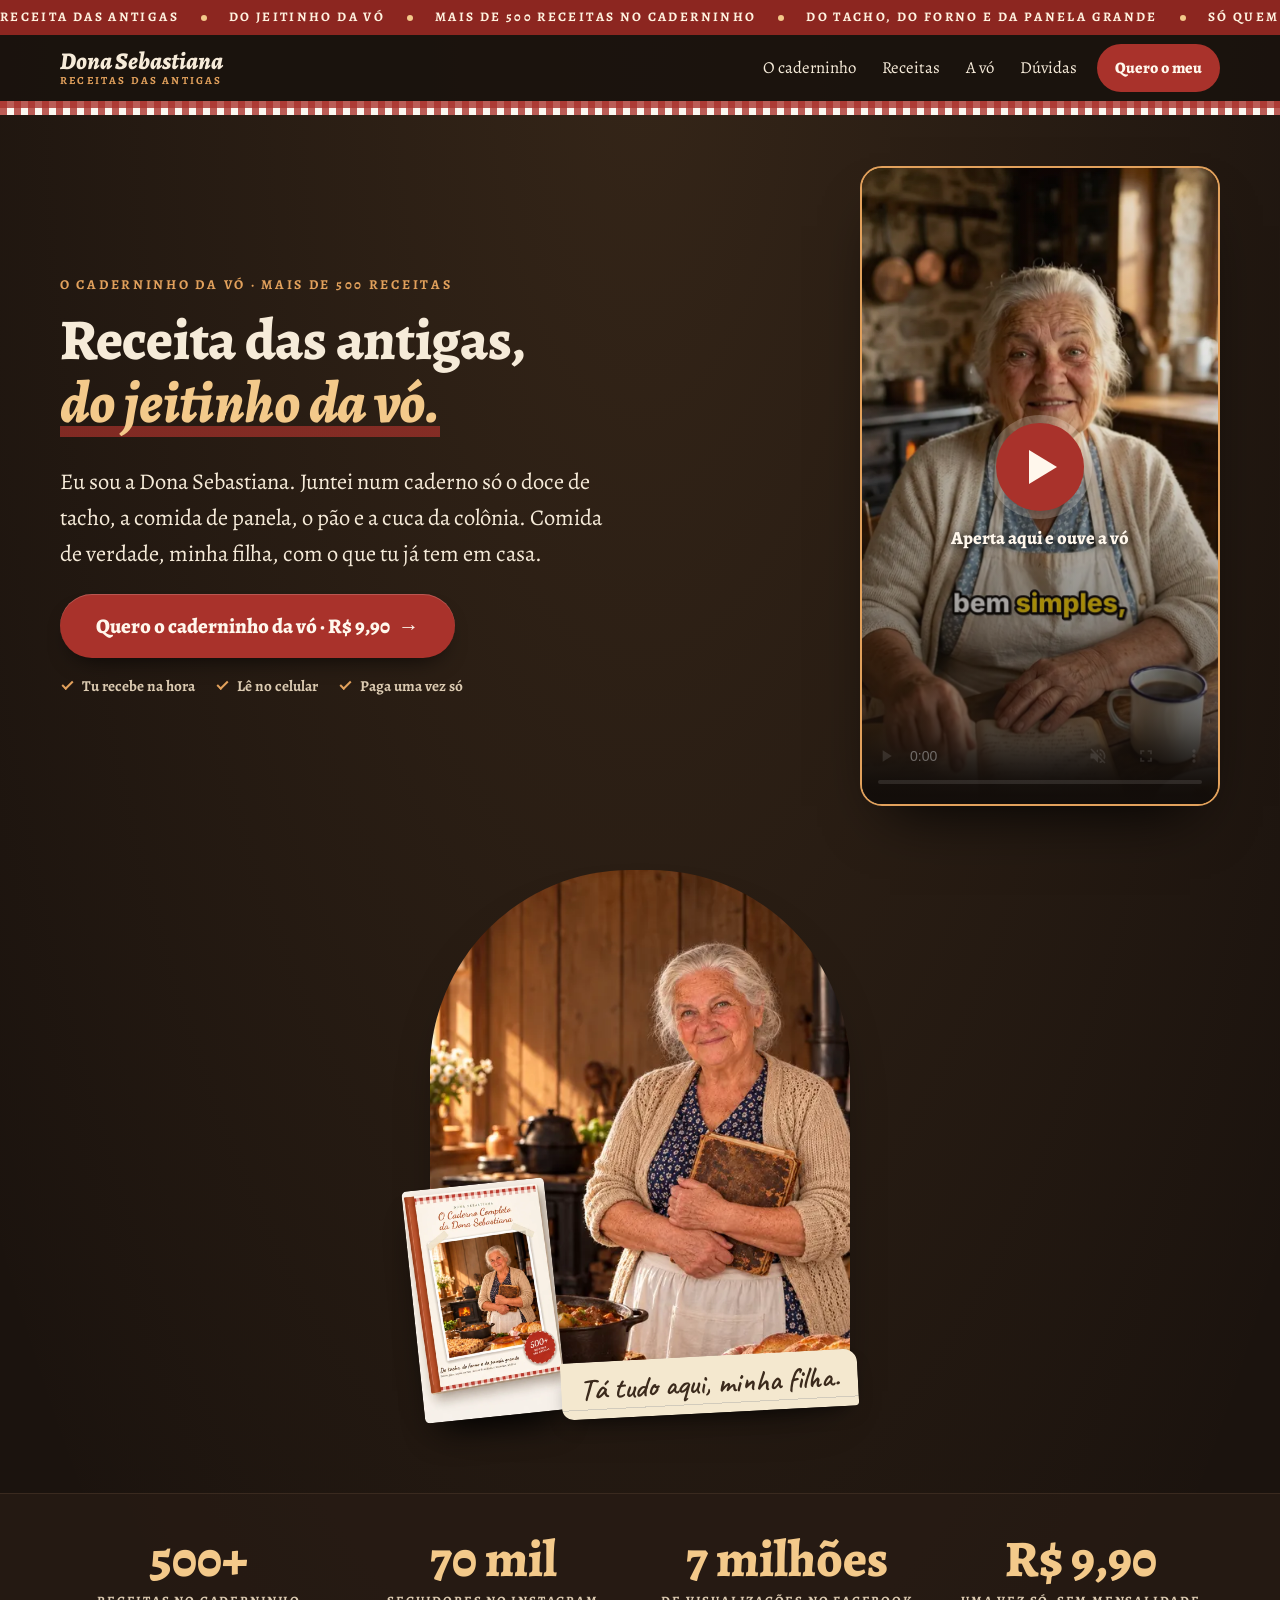
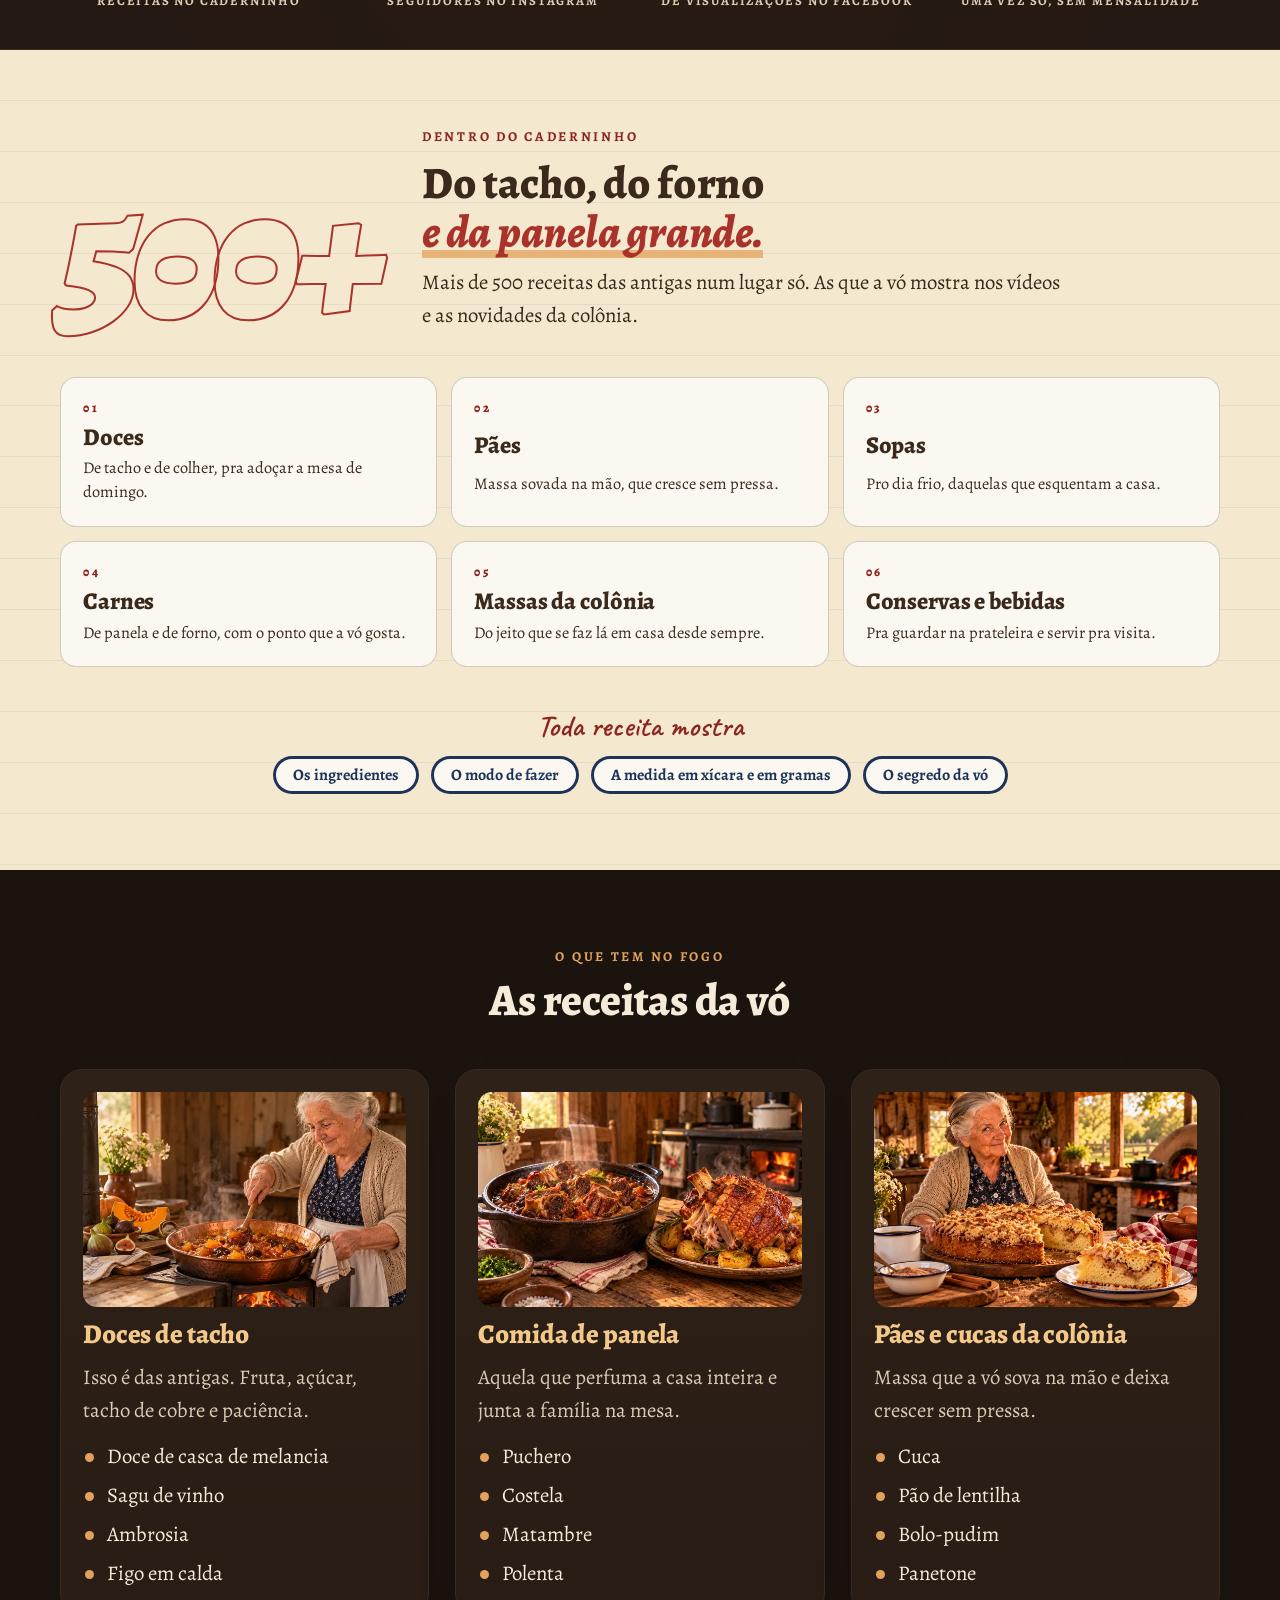
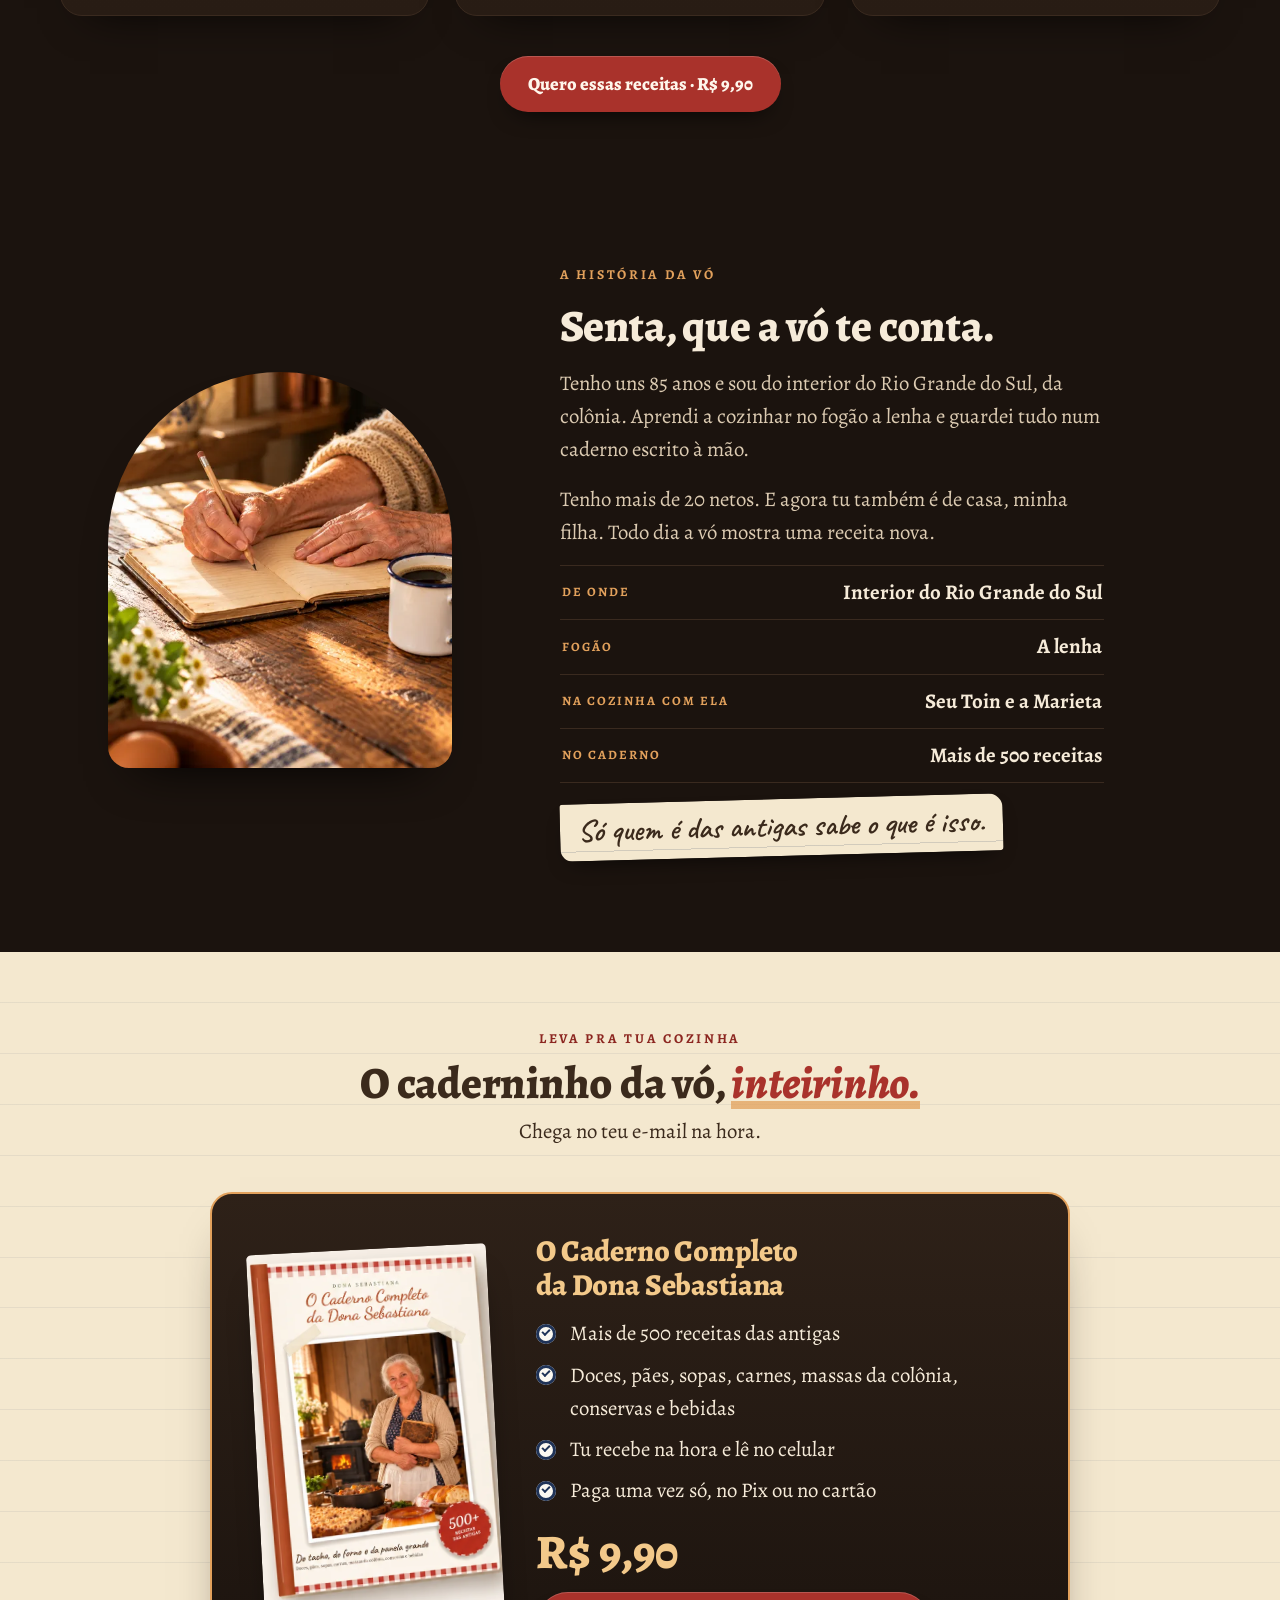
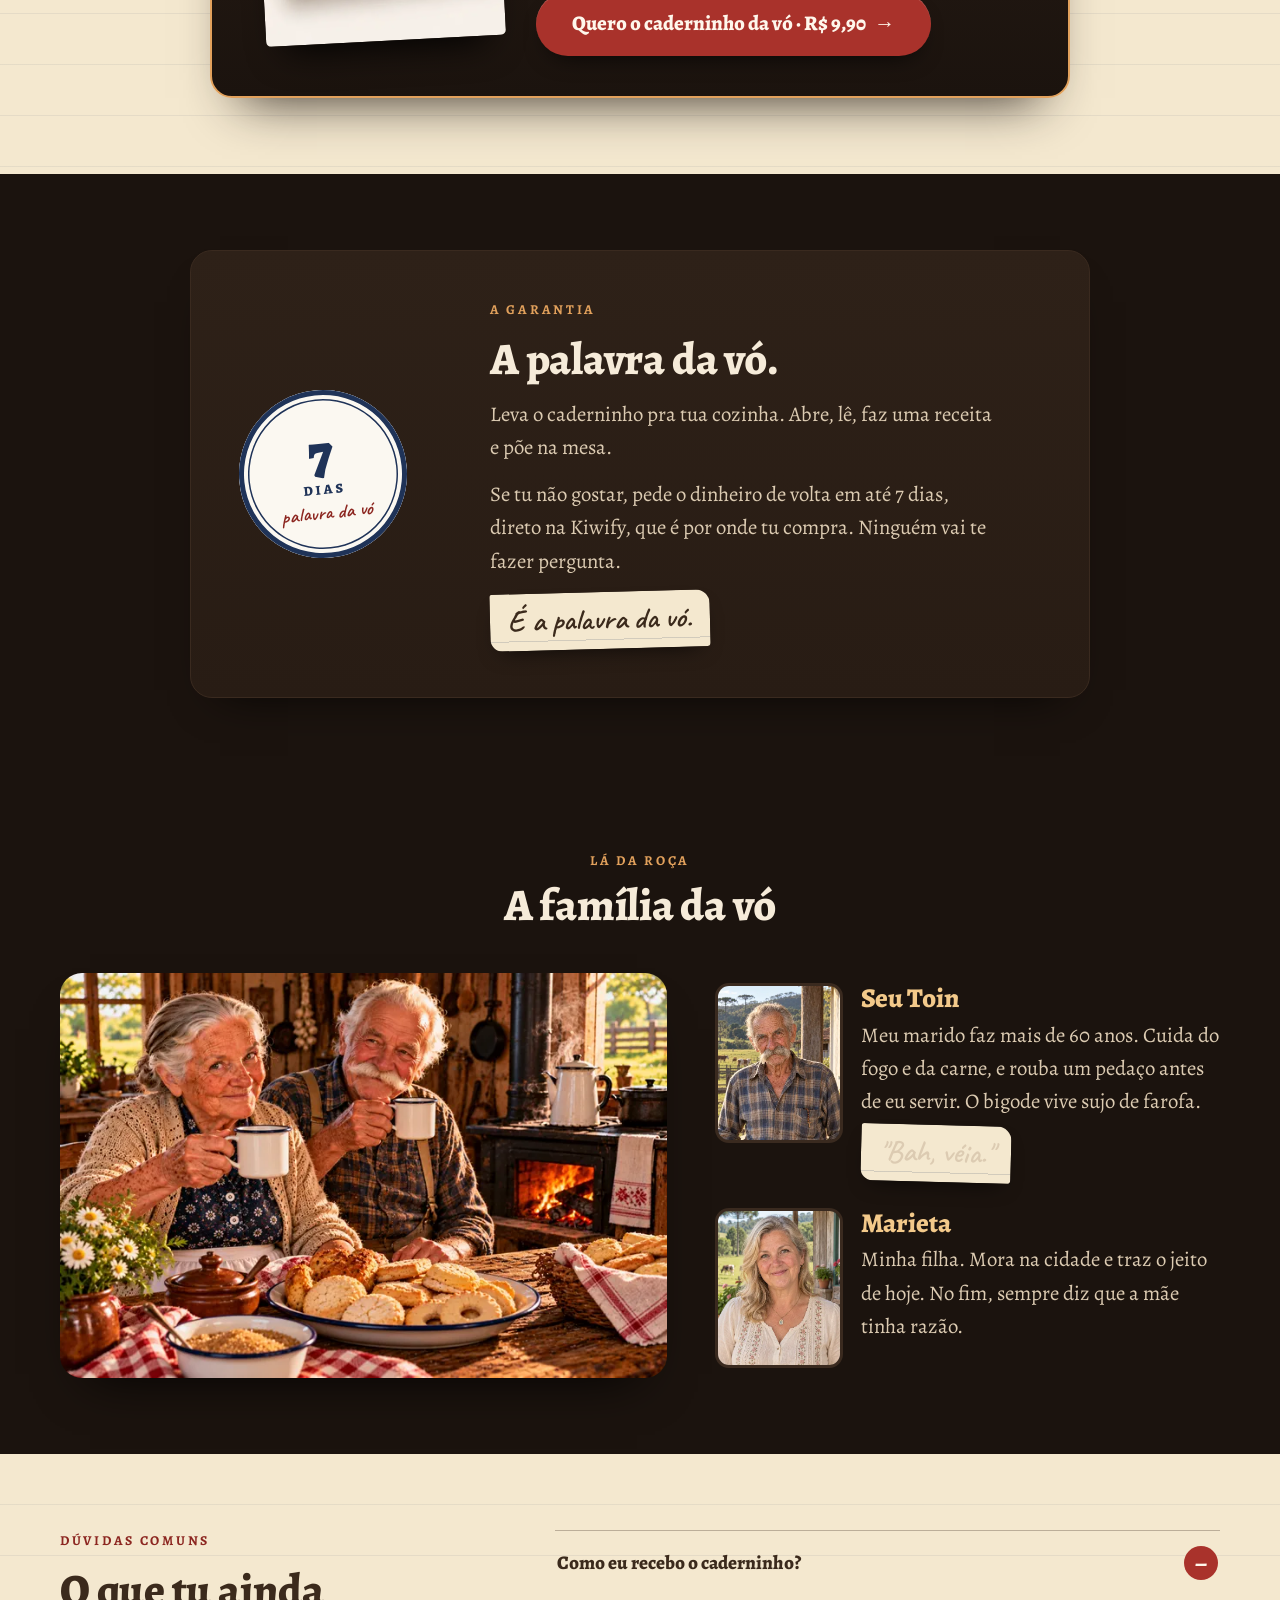
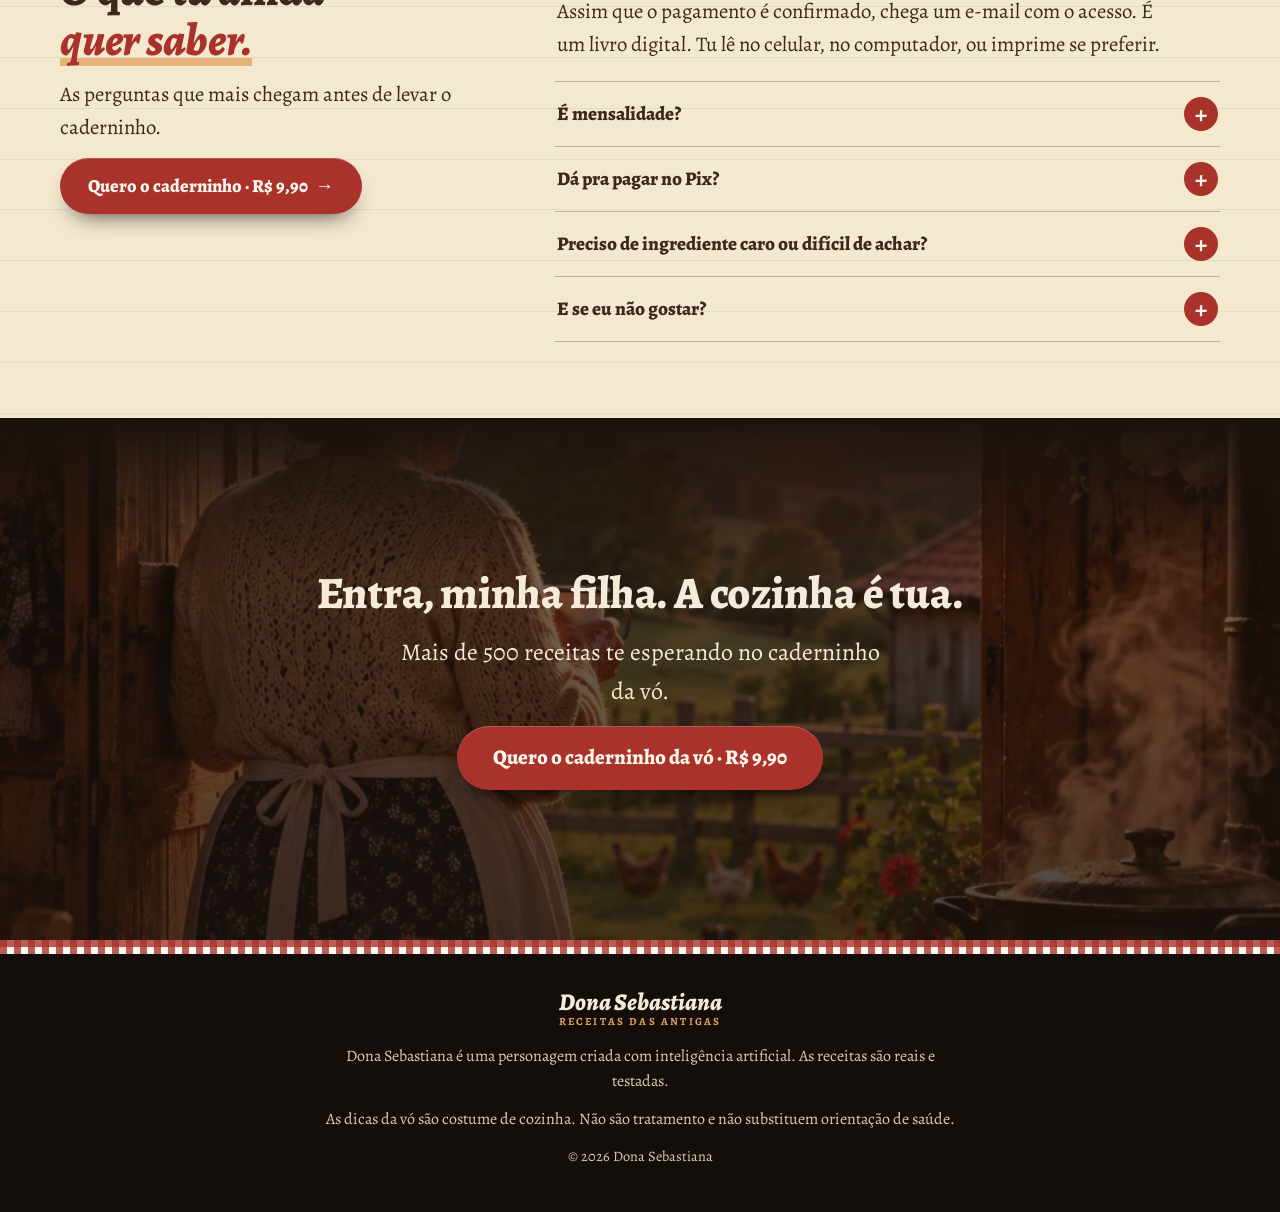
==== commit a20f386e: "VSL comeca sozinha, sem som" ====
--- a/index.html
+++ b/index.html
@@ -76,7 +76,7 @@
         <div class="abre__video">
           <div class="video" data-video>
             <video src="assets/video/vsl.mp4" poster="assets/video/vsl-capa.webp" width="720" height="1280" controls playsinline preload="none" aria-label="A Dona Sebastiana apresenta o caderninho de receitas"></video>
-            <button class="video__tocar" type="button" data-tocar><span class="video__seta" aria-hidden="true"></span><span>Aperta aqui e ouve a vó</span></button>
+            <button class="video__tocar" type="button" data-tocar><span class="video__seta" aria-hidden="true"></span><span class="video__chama">Aperta aqui e ouve a vó</span><span class="video__mudo">Tá sem som. Aperta pra ouvir a vó</span></button>
           </div>
         </div>
         <div class="abre__texto">
--- a/styles.css
+++ b/styles.css
@@ -307,6 +307,14 @@
 .video__seta { display: grid; place-content: center; width: 88px; height: 88px; border-radius: 50%; background: var(--xadrez); box-shadow: 0 0 0 8px rgba(255, 247, 236, .22), 0 16px 30px -10px #000; }
 .video__seta::before { content: ""; margin-left: 7px; border-style: solid; border-width: 17px 0 17px 28px; border-color: transparent transparent transparent #FFF7EC; }
 .video__tocar[hidden] { display: none; }
+.video__mudo { display: none; padding: 10px 18px; border-radius: 999px; background: var(--xadrez); text-shadow: none; }
+.video--mudo .video__chama { display: none; }
+.video--mudo .video__mudo { display: block; }
+.video--mudo .video__tocar { background: linear-gradient(180deg, transparent 55%, rgba(27, 19, 14, .55)); align-content: end; padding-bottom: 26px; }
+.video--mudo .video__seta { width: 64px; height: 64px; animation: pulsar 1.8s ease-in-out infinite; }
+.video--mudo .video__seta::before { border-width: 12px 0 12px 20px; margin-left: 5px; }
+@keyframes pulsar { 50% { box-shadow: 0 0 0 16px rgba(255, 247, 236, .12), 0 16px 30px -10px #000; } }
+@media (prefers-reduced-motion: reduce) { .video--mudo .video__seta { animation: none; } }
 .abre__foto { margin-top: 10px; }
 @media (min-width: 900px) {
   .abre__in { grid-template-columns: minmax(0, 6fr) minmax(0, 4fr); grid-template-areas: "titulo video" "texto video" "foto foto"; column-gap: clamp(32px, 5vw, 64px); align-items: start; }
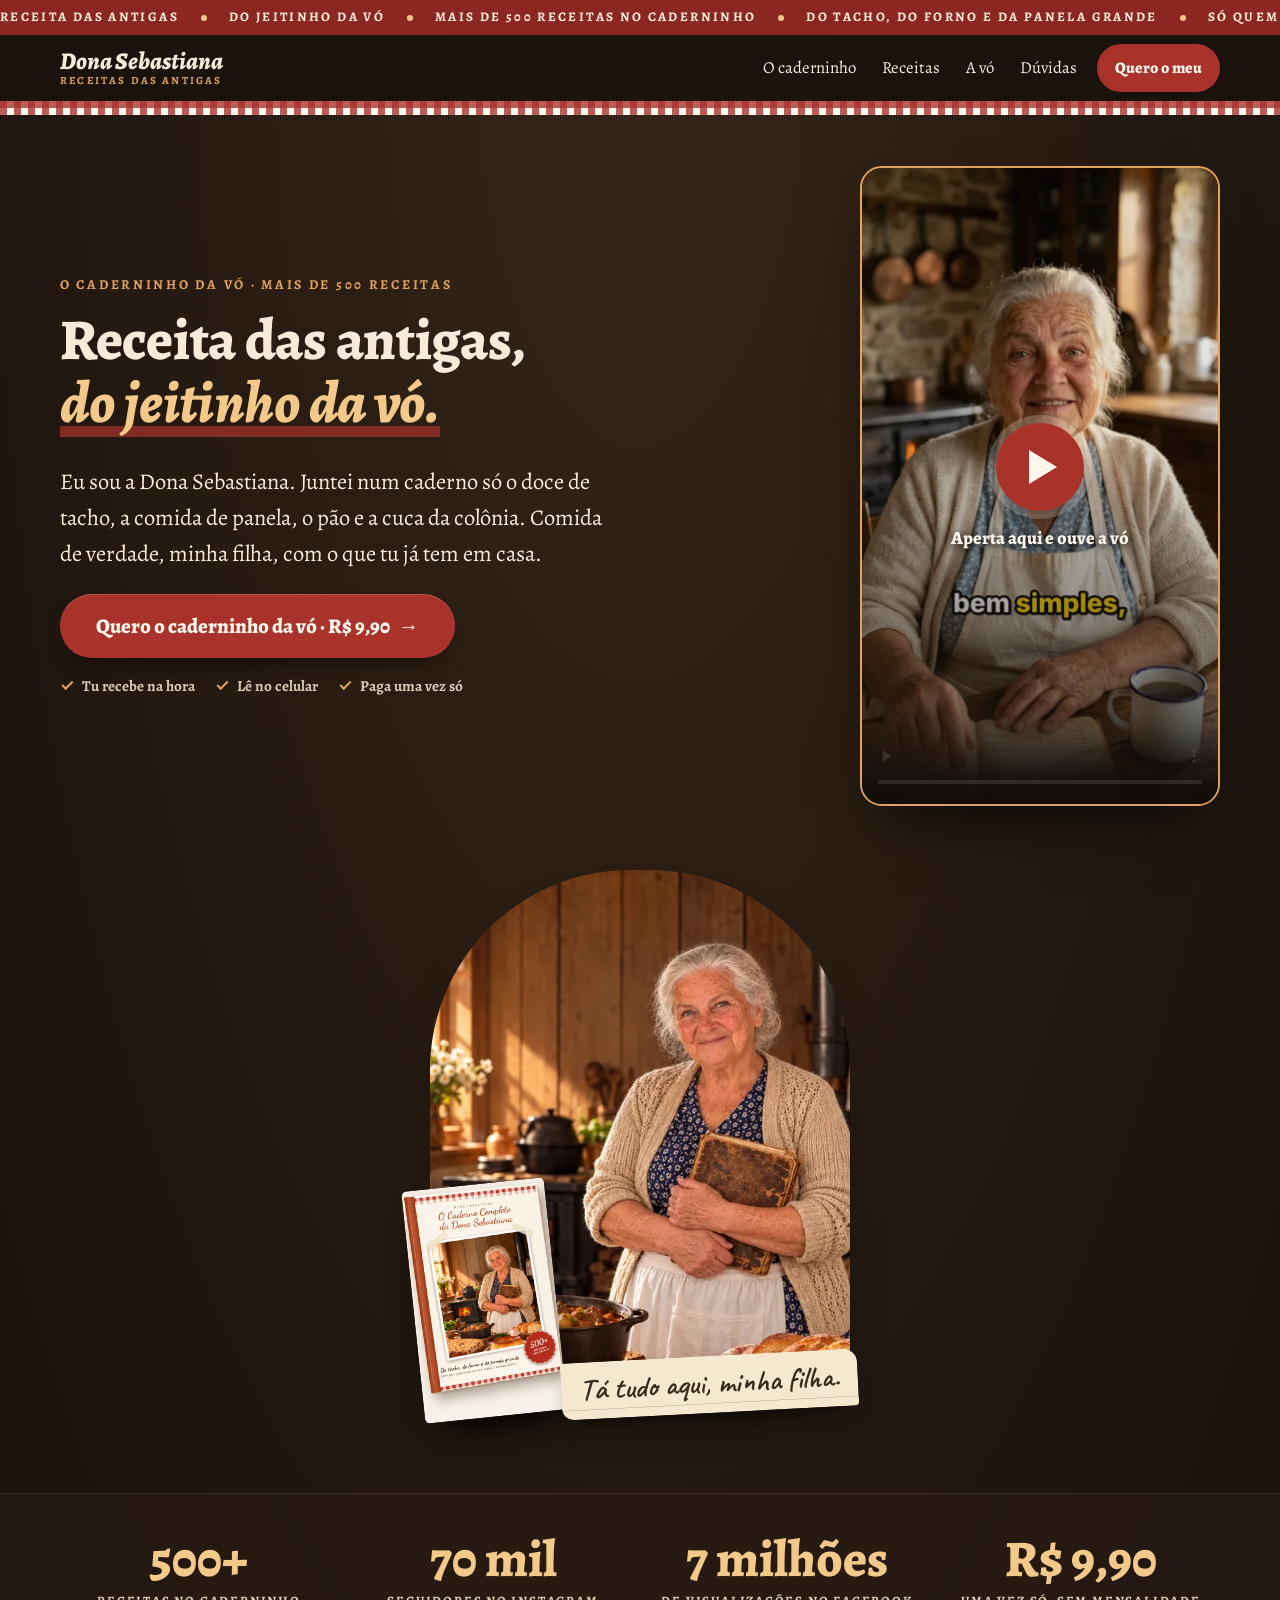
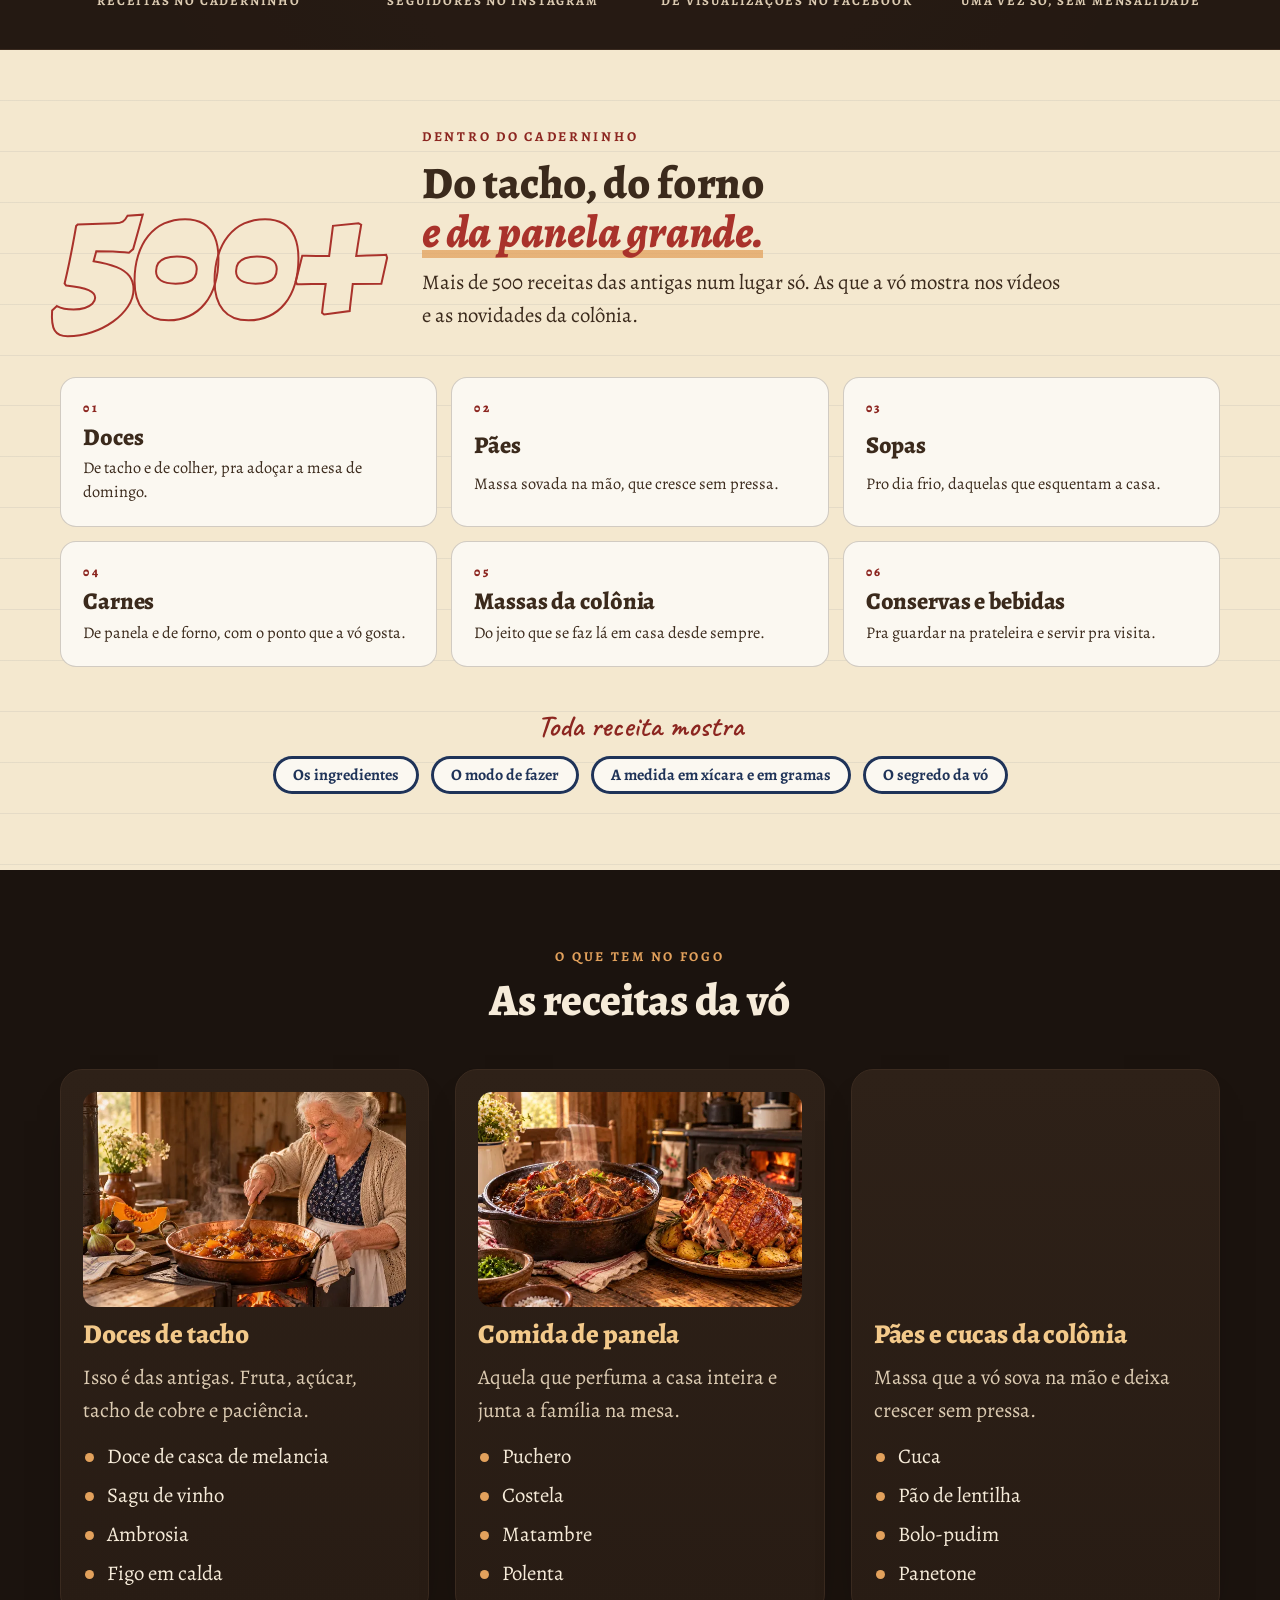
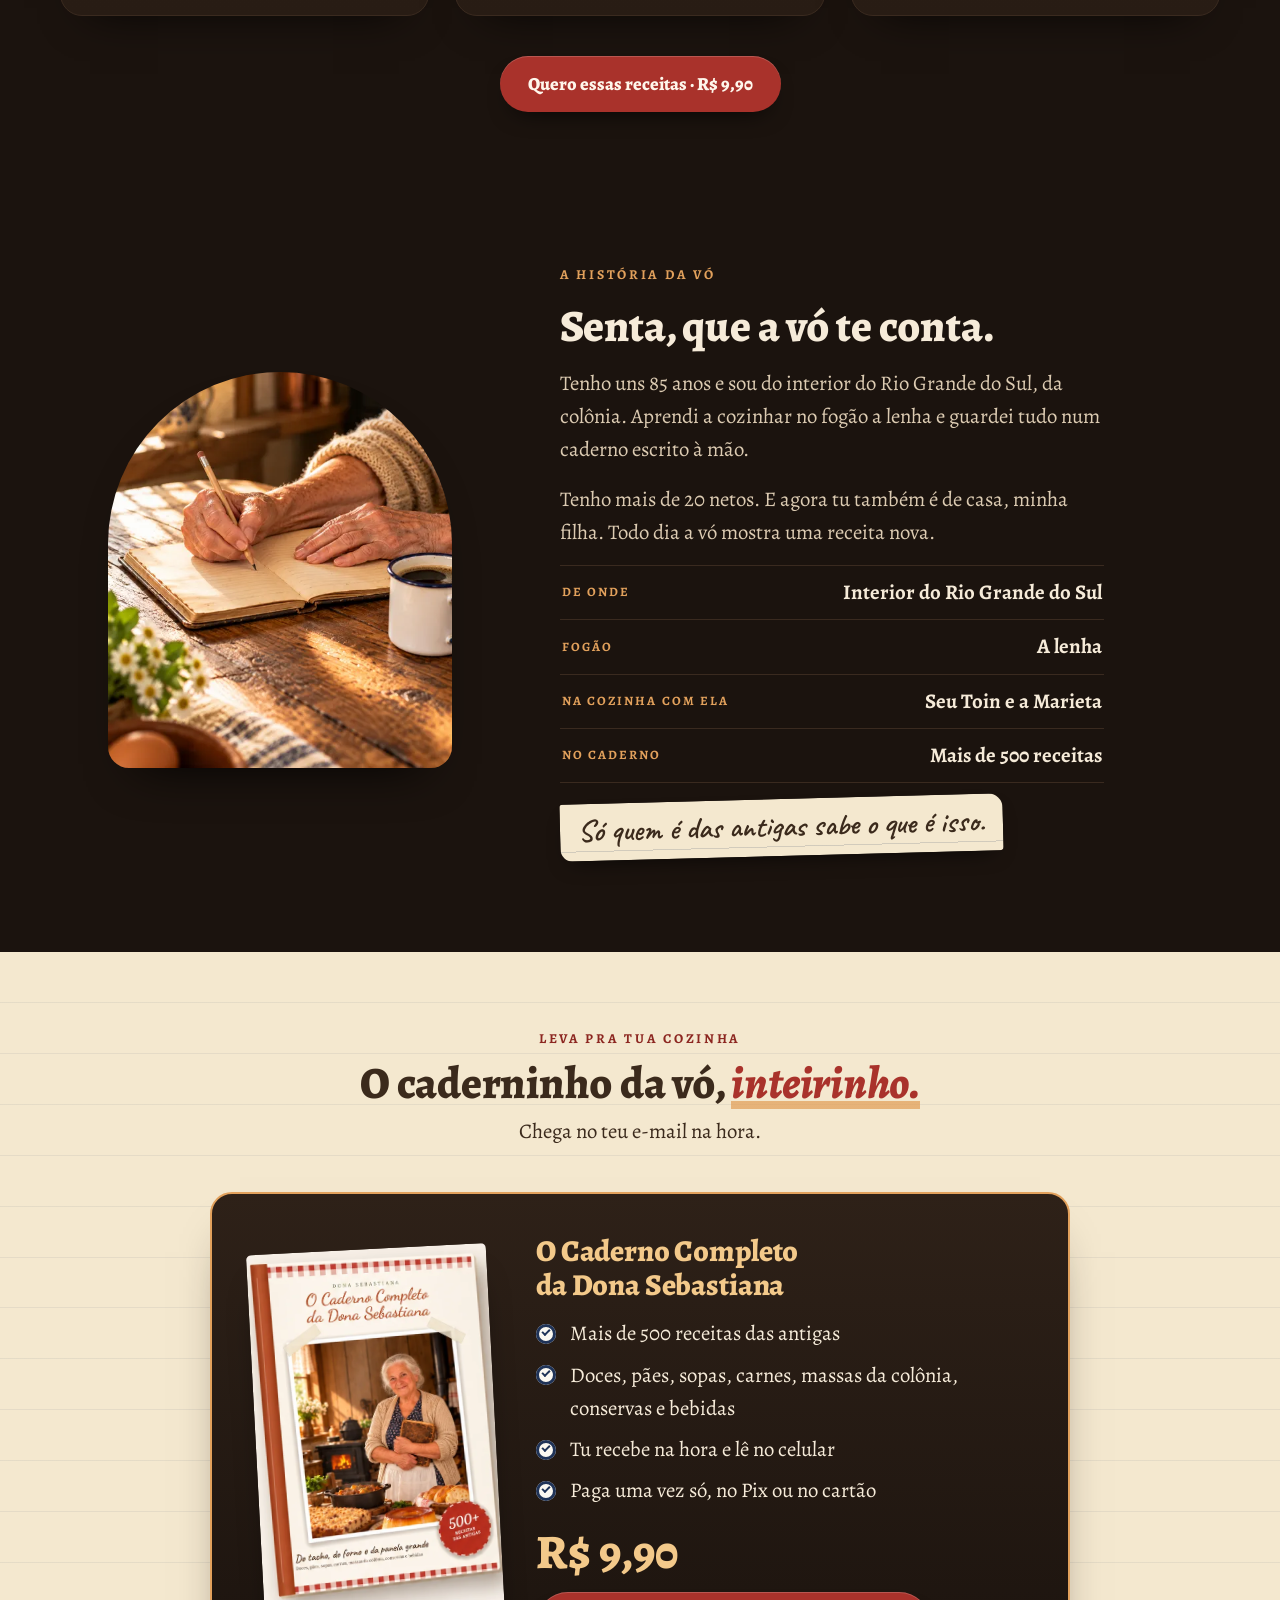
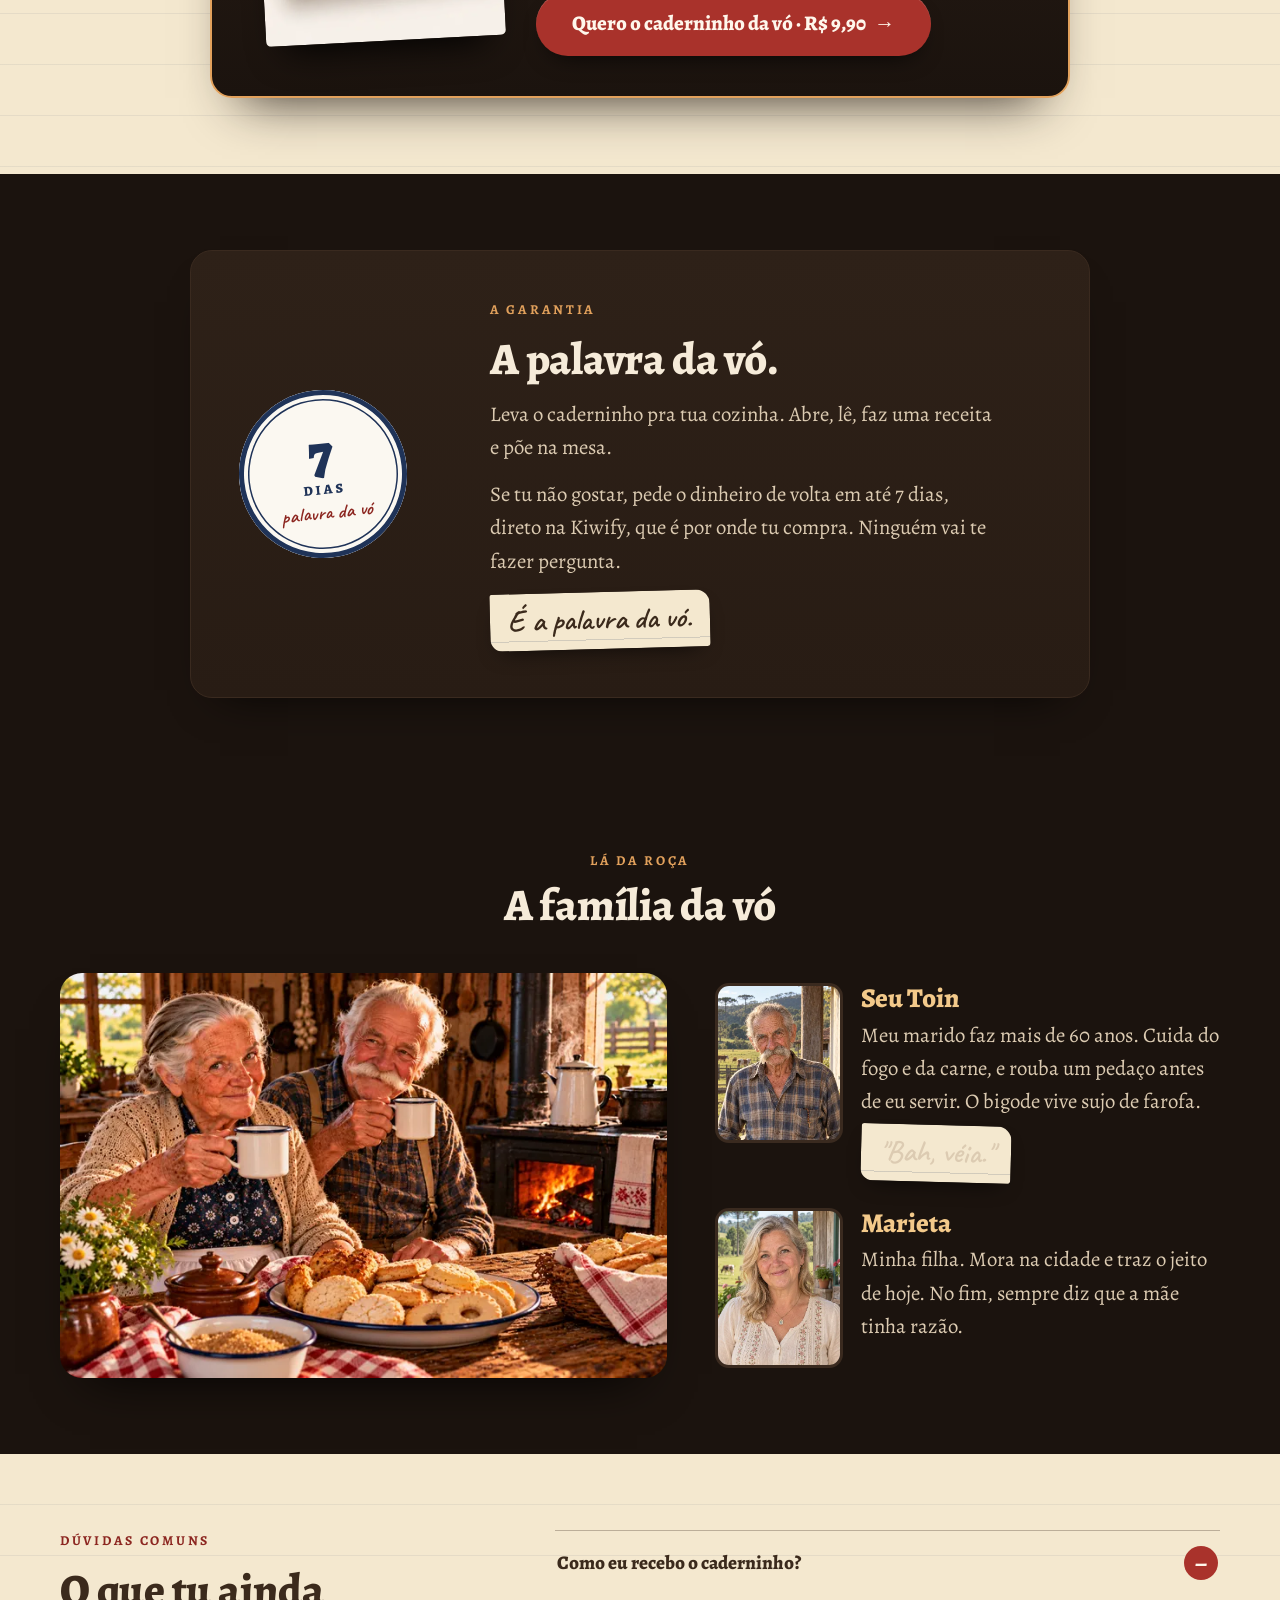
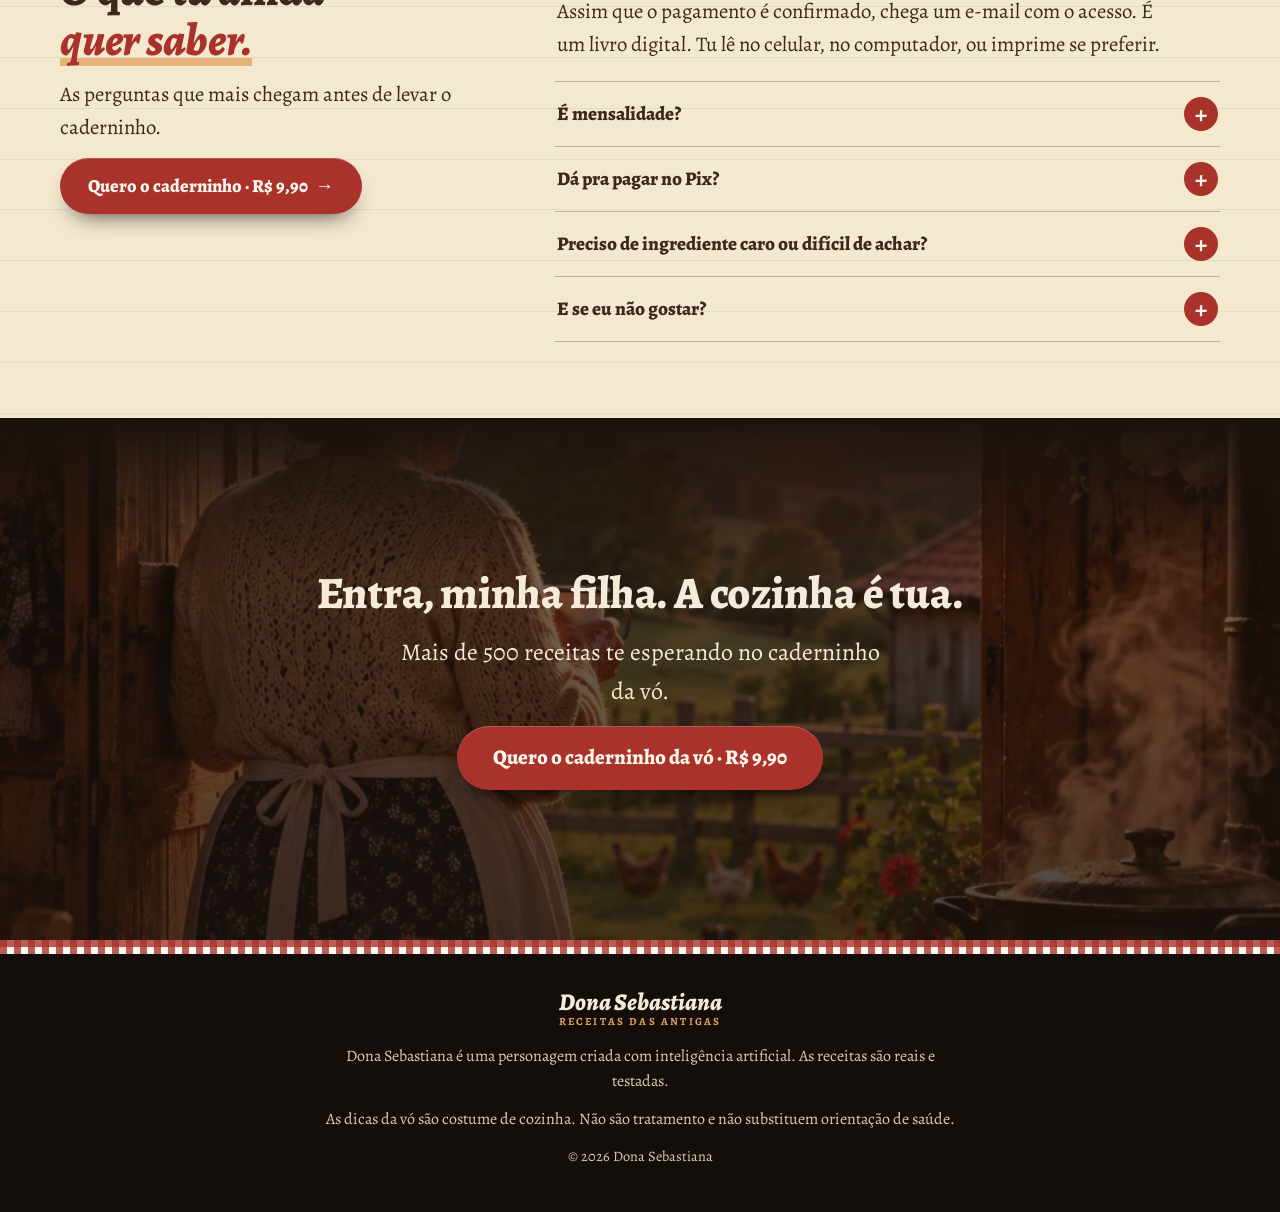
==== commit e9c579fa: "Script de UTMs da Utmify" ====
--- a/index.html
+++ b/index.html
@@ -19,6 +19,8 @@
   <link rel="preload" href="fonts/alegreya.woff2" as="font" type="font/woff2" crossorigin>
   <link rel="stylesheet" href="styles.css">
   <script defer src="main.js"></script>
+  <!-- Utmify: UTMs para o checkout -->
+  <script src="https://cdn.utmify.com.br/scripts/utms/latest.js" data-utmify-prevent-xcod-sck data-utmify-prevent-subids async defer></script>
   <!-- Meta Pixel Code -->
   <script>
   !function(f,b,e,v,n,t,s)
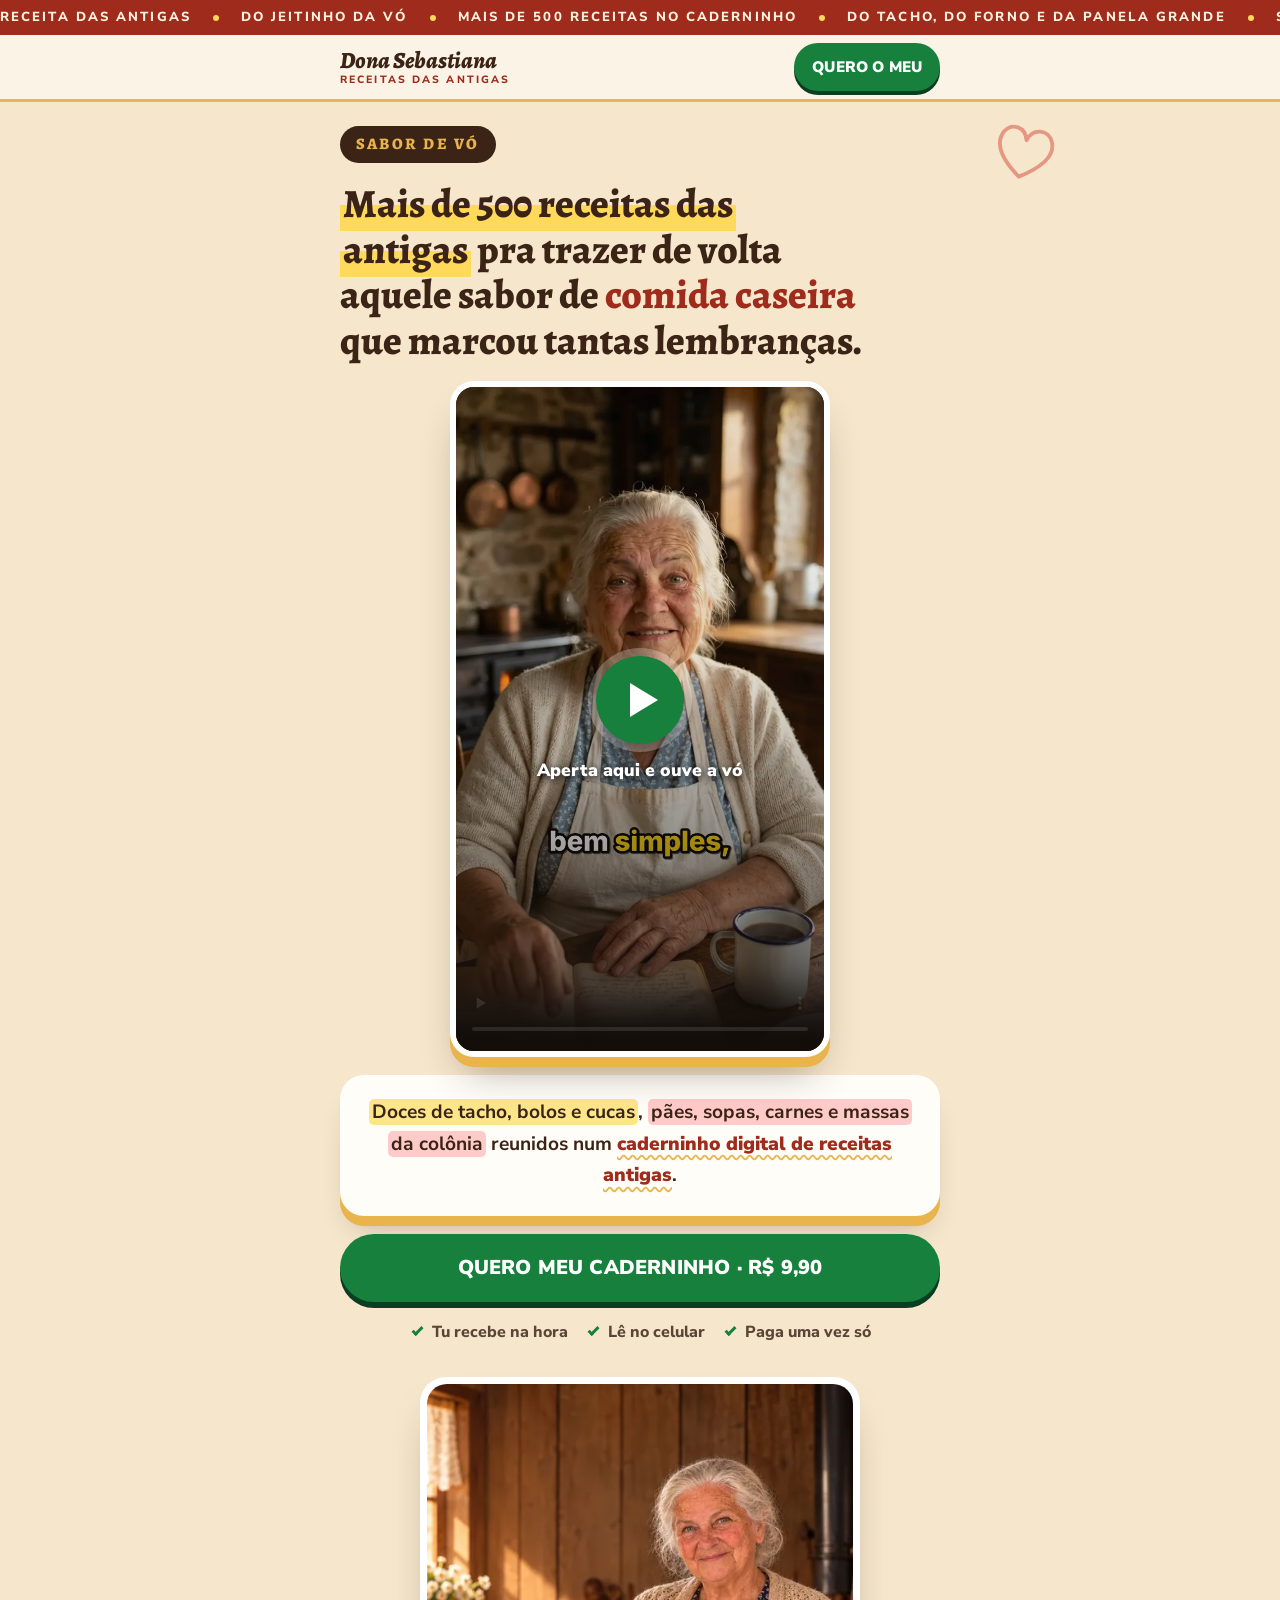
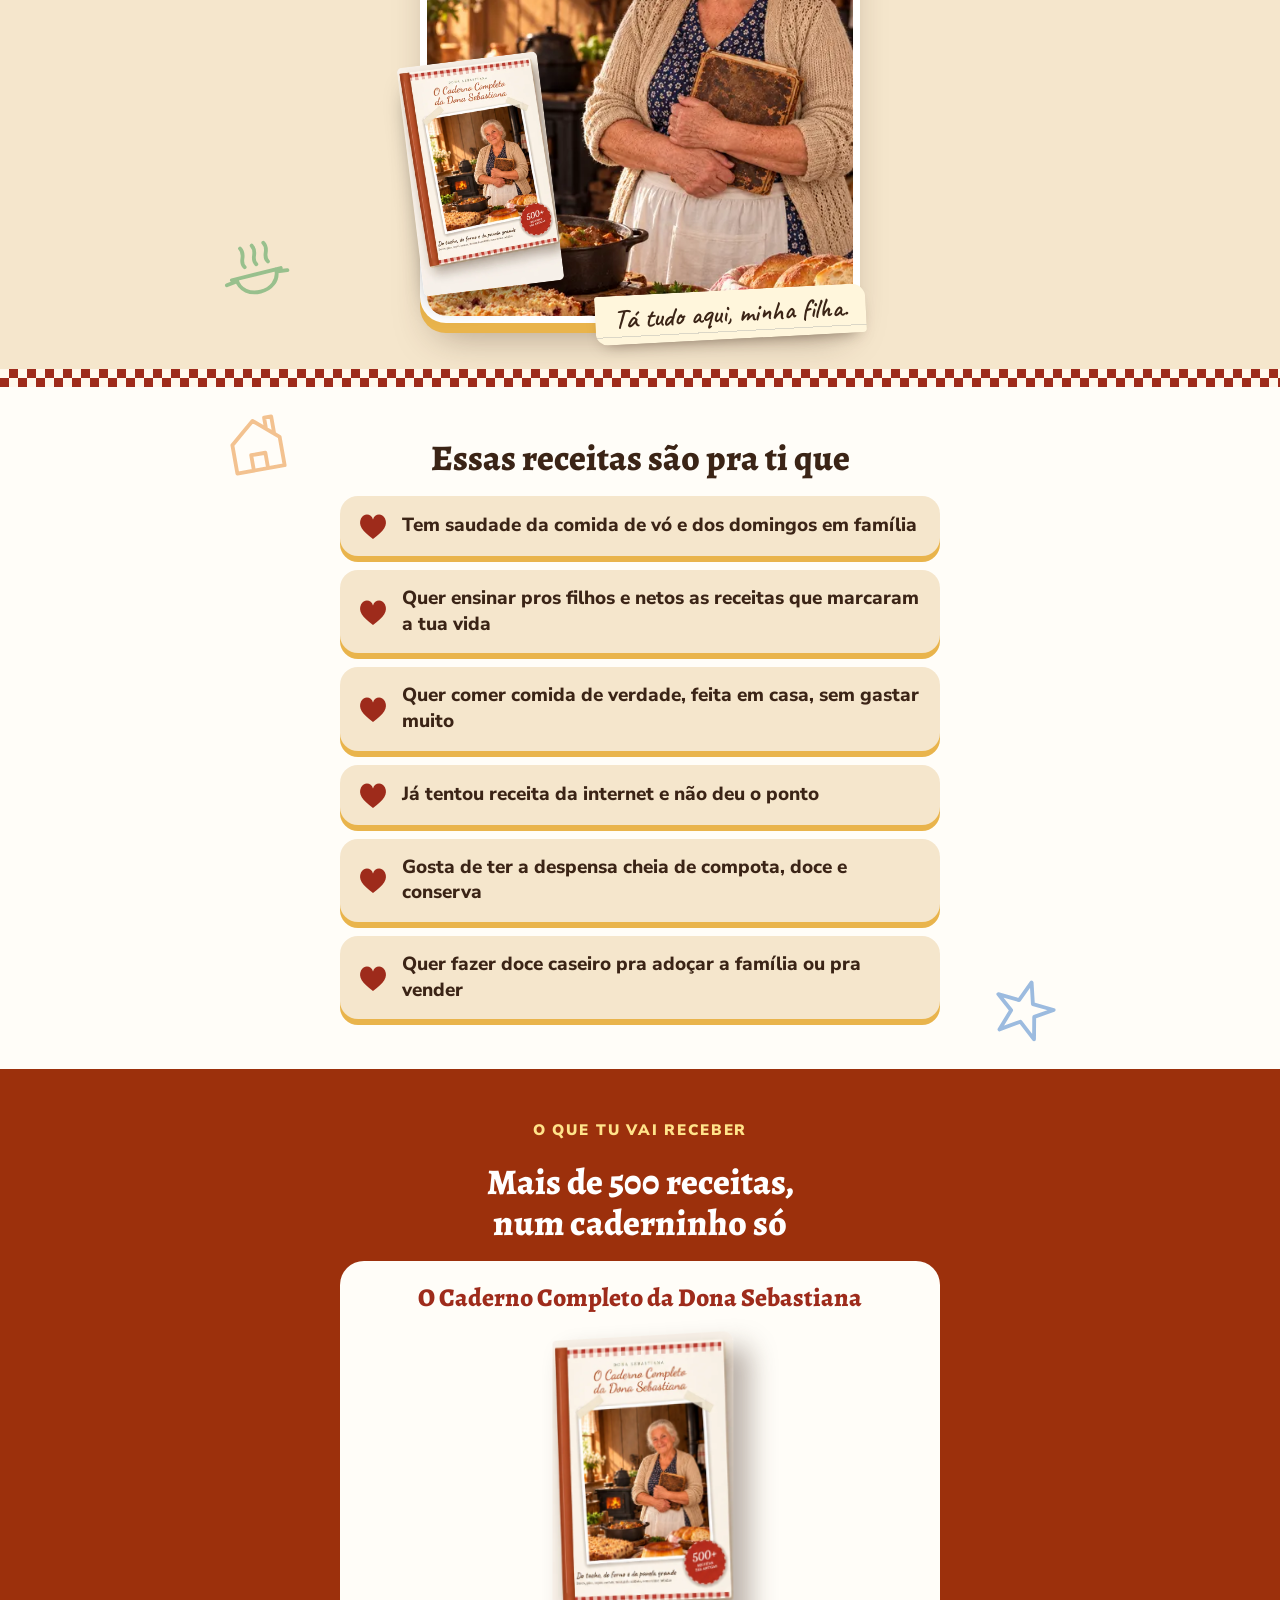
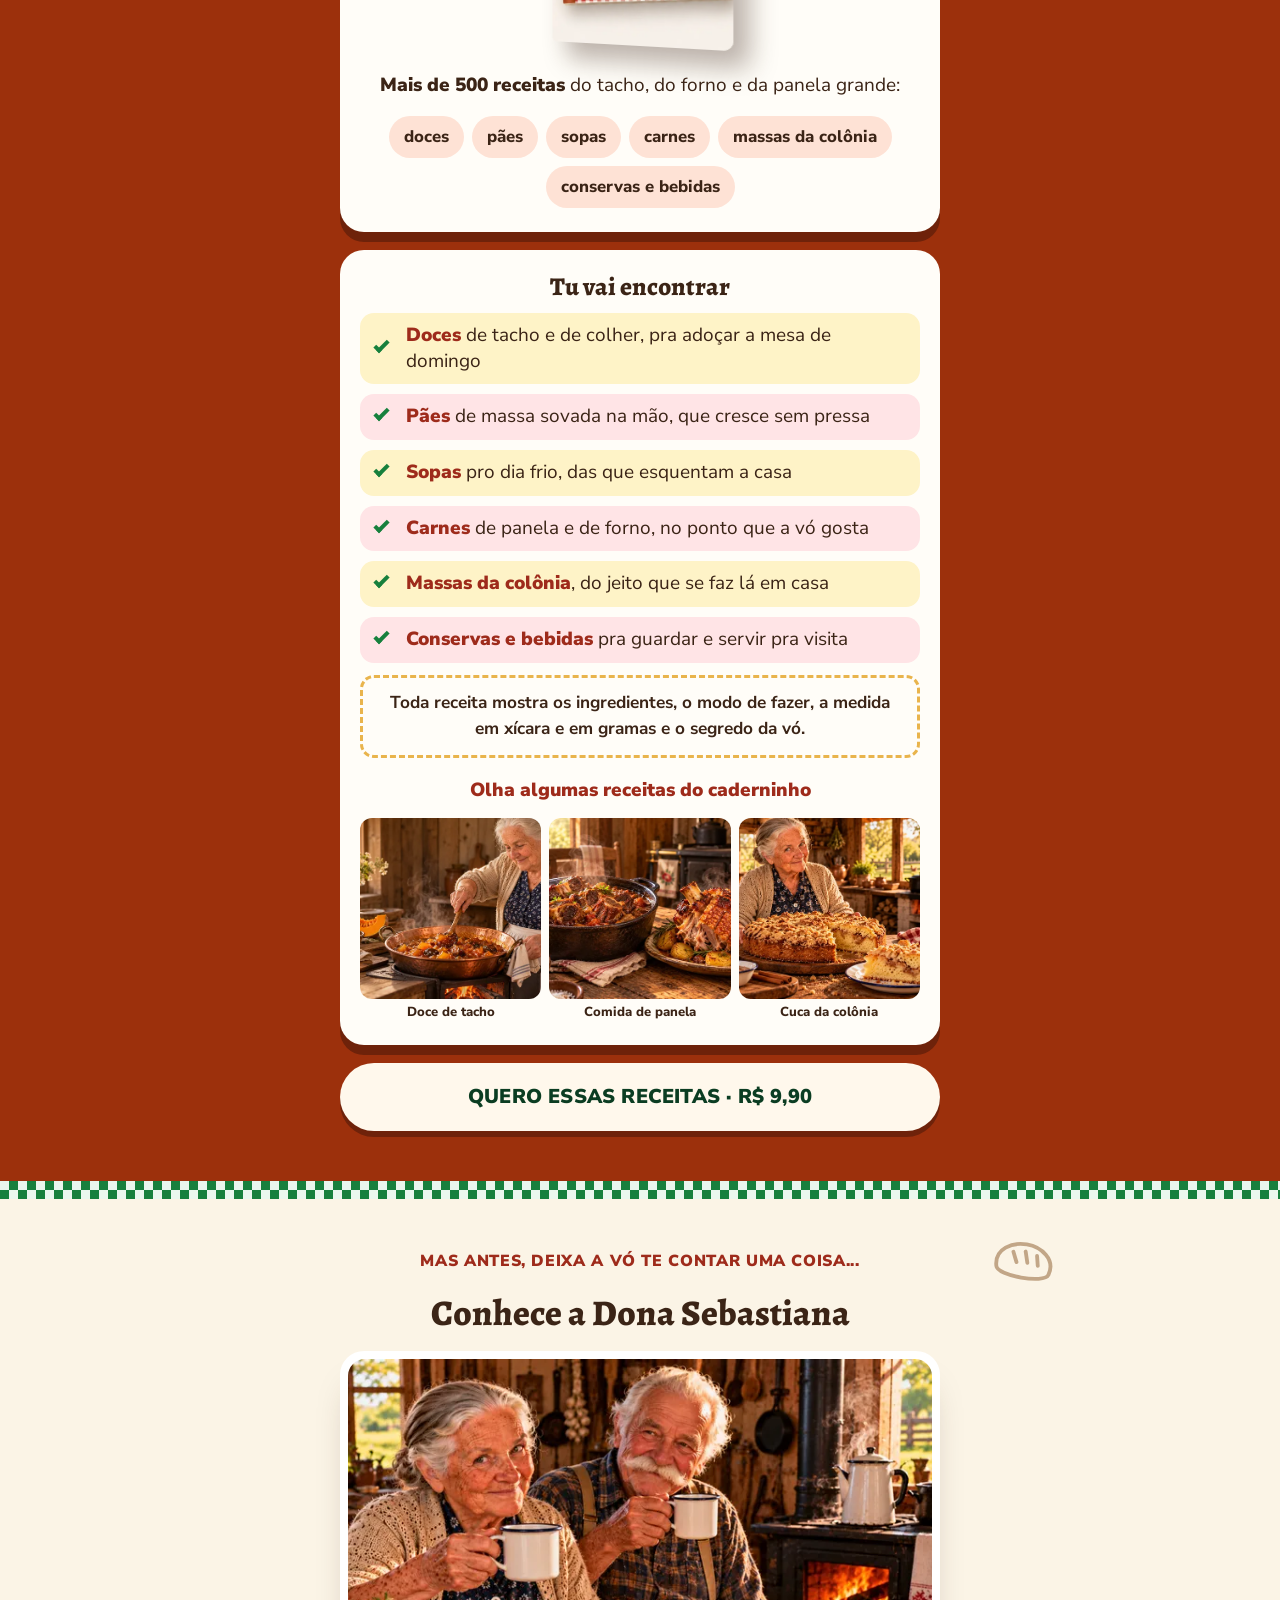
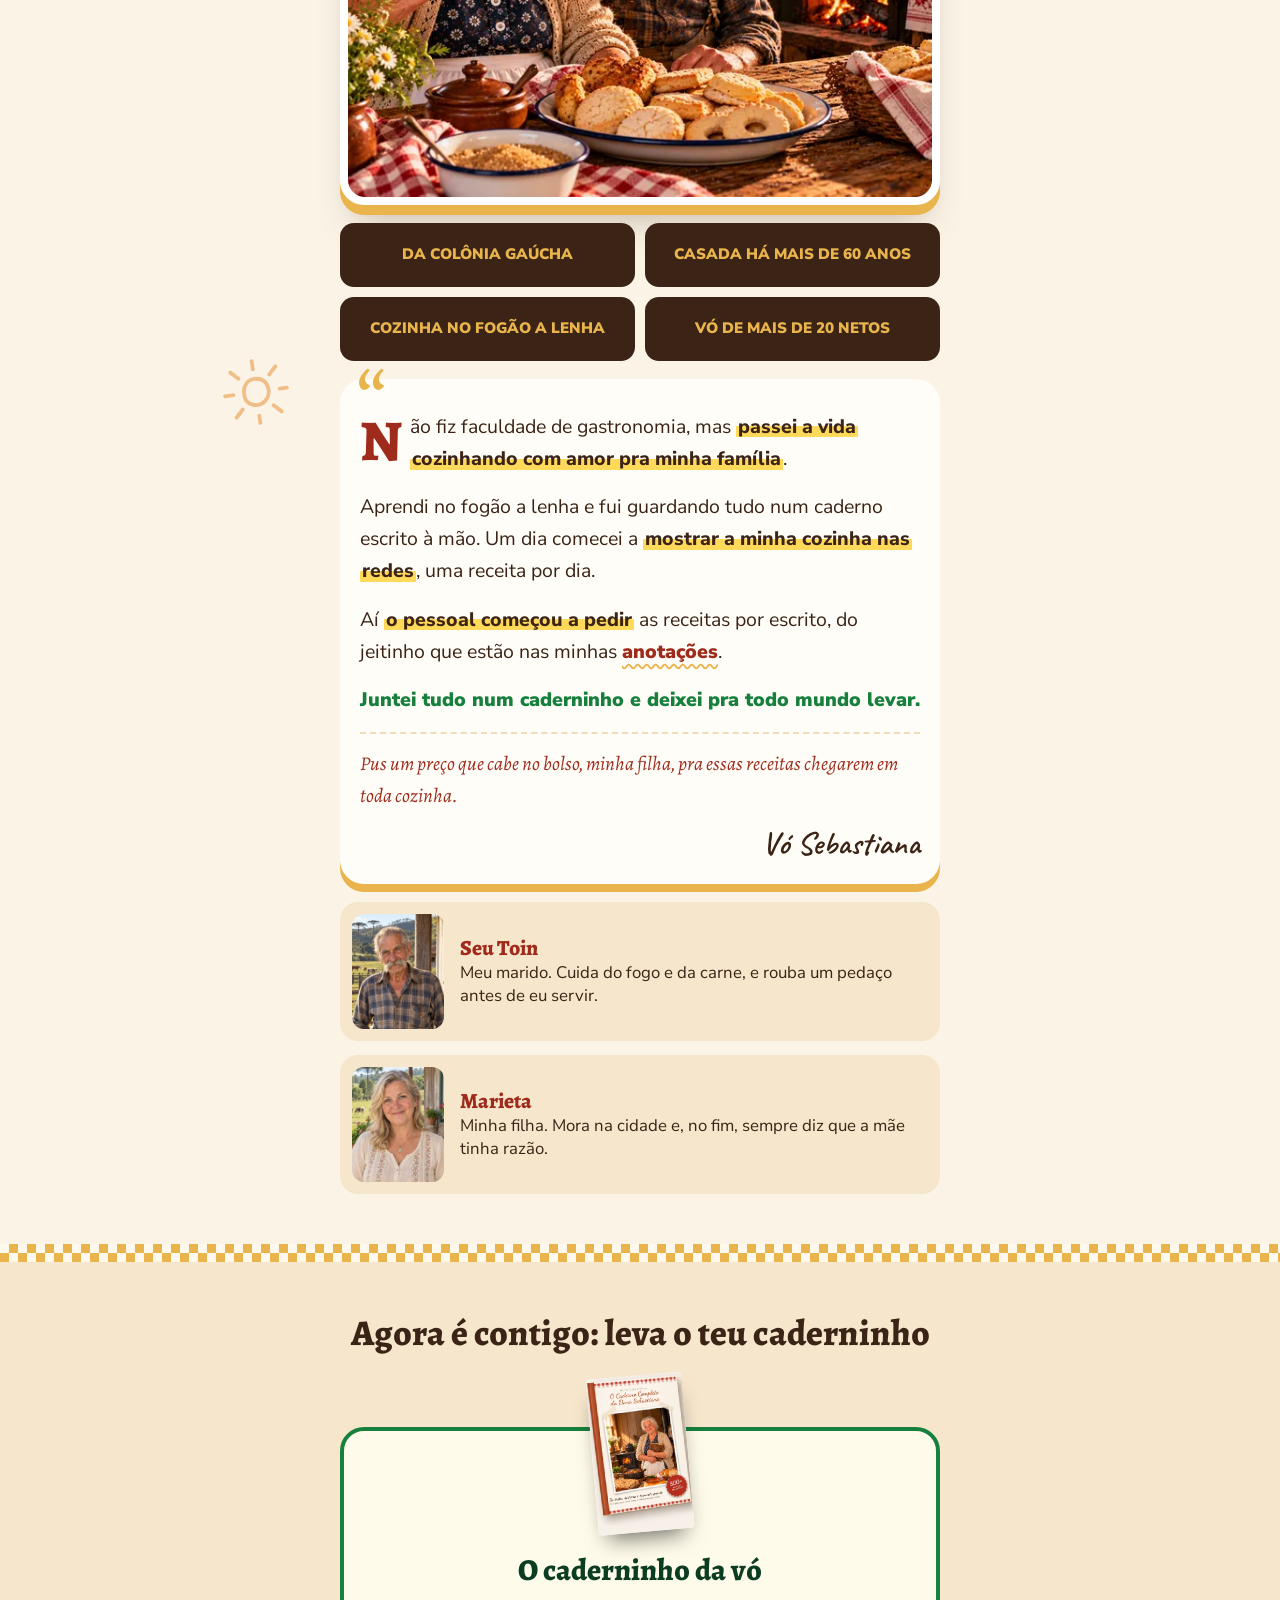
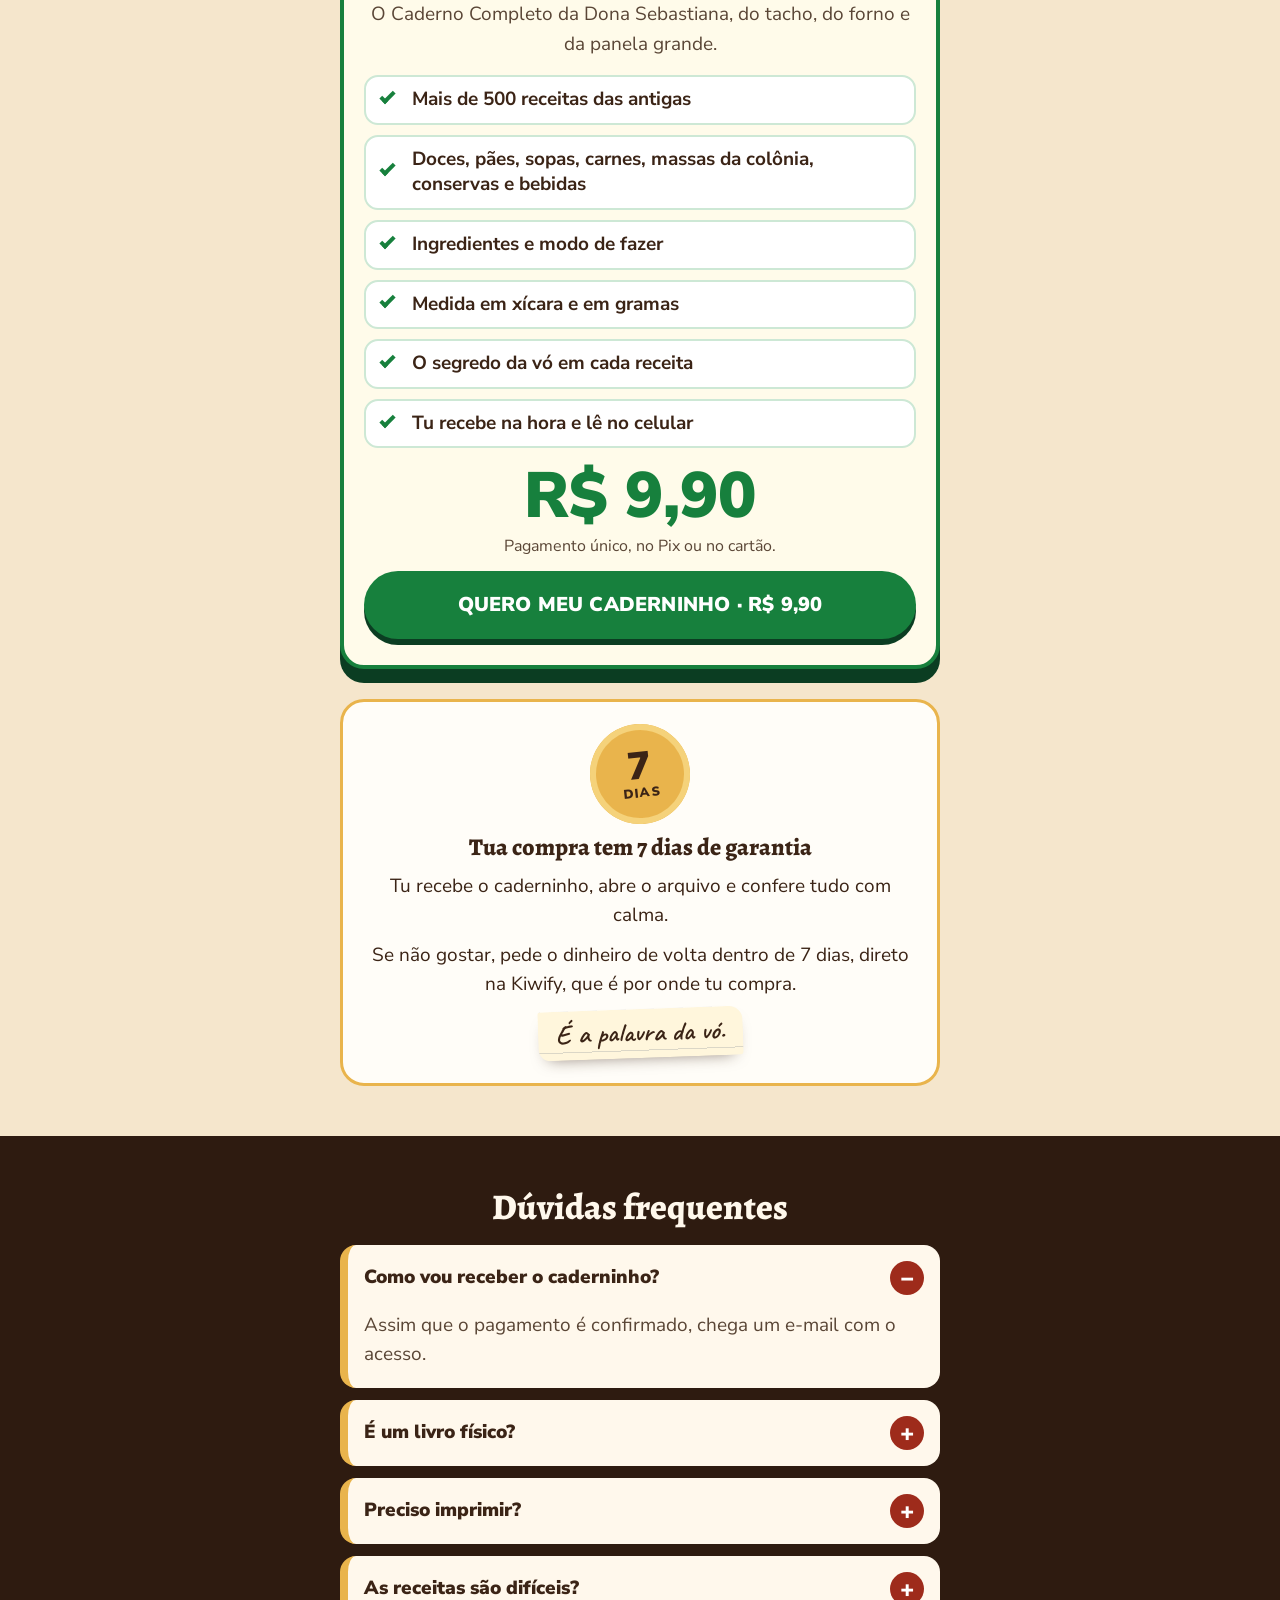
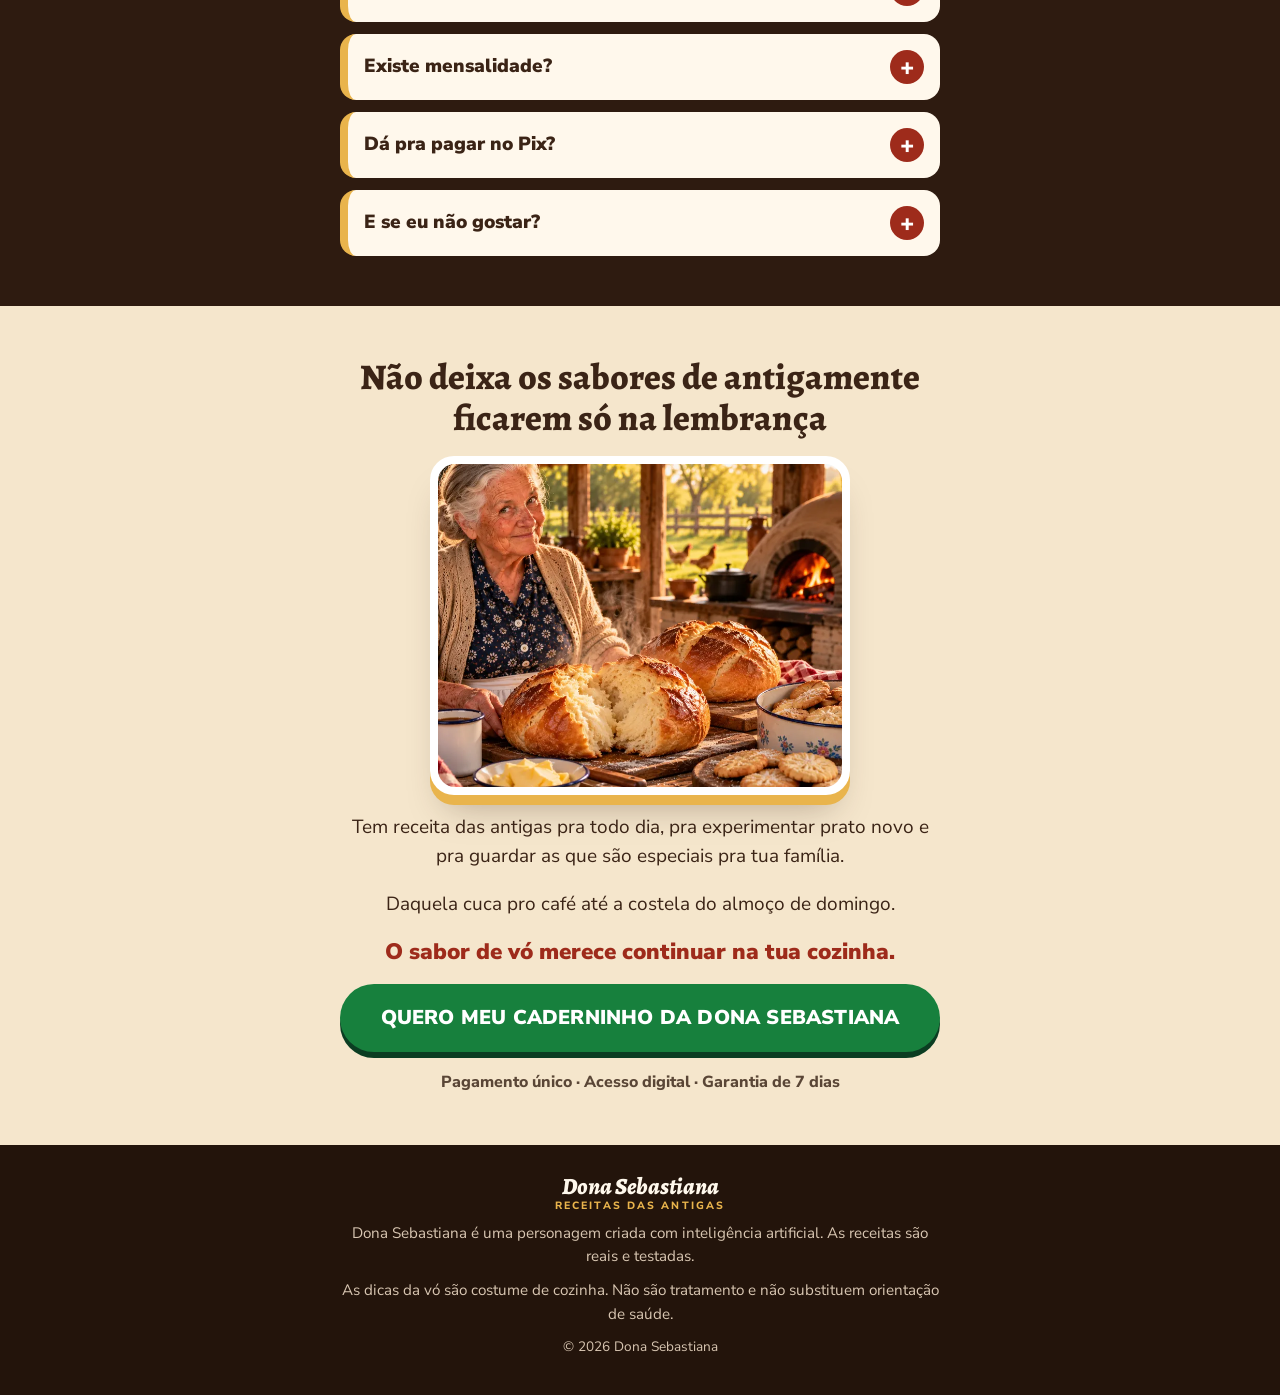
==== commit 9be54ce0: "Nova pagina do caderninho" ====
--- a/index.html
+++ b/index.html
@@ -5,7 +5,7 @@
   <meta name="viewport" content="width=device-width, initial-scale=1, viewport-fit=cover">
   <title>Dona Sebastiana · O caderninho da vó, com mais de 500 receitas das antigas</title>
   <meta name="description" content="O caderninho da Dona Sebastiana: mais de 500 receitas das antigas, do tacho, do forno e da panela grande. Tu recebe na hora e lê no celular.">
-  <meta name="theme-color" content="#1B130E">
+  <meta name="theme-color" content="#9E2B1B">
   <link rel="canonical" href="https://adonasebastiana.com.br/">
   <meta property="og:url" content="https://adonasebastiana.com.br/">
   <meta property="og:type" content="website">
@@ -16,6 +16,7 @@
   <link rel="icon" href="assets/favicon.png" type="image/png">
   <link rel="apple-touch-icon" href="assets/apple-touch-icon.png">
   <link rel="preload" href="assets/video/vsl-capa.webp" as="image" fetchpriority="high">
+  <link rel="preload" href="fonts/nunito-sans.woff2" as="font" type="font/woff2" crossorigin>
   <link rel="preload" href="fonts/alegreya.woff2" as="font" type="font/woff2" crossorigin>
   <link rel="stylesheet" href="styles.css">
   <script defer src="main.js"></script>
@@ -42,7 +43,17 @@
 <body>
   <a class="pular" href="#conteudo">Pular para o conteúdo</a>
 
-  <!-- Faixa correndo: só frases da vó, nenhuma urgência inventada -->
+  <!-- rabiscos de caderno, usados nas margens -->
+  <svg width="0" height="0" style="position:absolute" aria-hidden="true" focusable="false">
+    <symbol id="r-coracao" viewBox="0 0 60 60"><path fill="none" stroke="currentColor" stroke-width="3.2" stroke-linecap="round" stroke-linejoin="round" d="M30 51C12 39 5 28 10 17c5-9 17-8 20 3 3-11 16-13 21-3 5 11-3 22-21 34Z"/></symbol>
+    <symbol id="r-panela" viewBox="0 0 60 60"><path fill="none" stroke="currentColor" stroke-width="3.2" stroke-linecap="round" stroke-linejoin="round" d="M9 31h42M13 31c0 20 34 20 34 0M4 34l8-1M48 33l8 1M22 23c-4-6 4-9 0-16M32 23c-4-6 4-9 0-16M42 23c-4-6 4-9 0-16"/></symbol>
+    <symbol id="r-estrela" viewBox="0 0 60 60"><path fill="none" stroke="currentColor" stroke-width="3.2" stroke-linecap="round" stroke-linejoin="round" d="M30 7l6 17h18L40 34l5 18-15-11-15 11 5-18L6 24h18Z"/></symbol>
+    <symbol id="r-pao" viewBox="0 0 60 60"><path fill="none" stroke="currentColor" stroke-width="3.2" stroke-linecap="round" stroke-linejoin="round" d="M8 38c-4-14 10-22 22-22s26 8 22 22c-2 8-42 8-44 0ZM20 24l4 8M30 22l3 9M40 24l2 8"/></symbol>
+    <symbol id="r-casa" viewBox="0 0 60 60"><path fill="none" stroke="currentColor" stroke-width="3.2" stroke-linecap="round" stroke-linejoin="round" d="M10 54V30l20-17 20 17v24ZM24 54V41h12v13M40 21v-9h6v14"/></symbol>
+    <symbol id="r-sol" viewBox="0 0 60 60"><path fill="none" stroke="currentColor" stroke-width="3.2" stroke-linecap="round" stroke-linejoin="round" d="M30 19c12 0 13 14 7 19-7 6-18 2-17-8 0-6 4-11 10-11ZM30 4v7M30 50v6M4 30h7M50 30h6M11 11l6 6M43 43l6 6M49 11l-6 6M11 49l6-6"/></symbol>
+  </svg>
+
+  <!-- Faixa correndo: só frases da vó -->
   <div class="faixa" aria-hidden="true">
     <div class="faixa__trilho">
       <span>Receita das antigas</span><span>Do jeitinho da vó</span><span>Mais de 500 receitas no caderninho</span><span>Do tacho, do forno e da panela grande</span><span>Só quem é das antigas sabe</span>
@@ -56,281 +67,239 @@
         <span class="marca__nome">Dona Sebastiana</span>
         <span class="marca__sub">receitas das antigas</span>
       </a>
-      <nav class="topo__nav" aria-label="Seções">
-        <a href="#dentro">O caderninho</a>
-        <a href="#receitas">Receitas</a>
-        <a href="#vo">A vó</a>
-        <a href="#duvidas">Dúvidas</a>
-      </nav>
       <a class="botao botao--pequeno" href="https://pay.kiwify.com.br/kX2Z2YT" data-produto="caderninho" data-pos="topo">Quero o meu</a>
     </div>
+  </header>
+
+  <main id="conteudo">
+    <!-- 1 · Abertura -->
+    <section class="abre" aria-labelledby="titulo-abre">
+      <div class="caixa">
+        <p class="selo-marca">Sabor de vó</p>
+        <h1 id="titulo-abre"><mark>Mais de 500 receitas das antigas</mark> pra trazer de volta aquele sabor de <em>comida caseira</em> que marcou tantas lembranças.</h1>
+
+        <div class="video" data-video>
+          <video src="assets/video/vsl.mp4" poster="assets/video/vsl-capa.webp" width="720" height="1280" controls playsinline preload="none" aria-label="A Dona Sebastiana apresenta o caderninho de receitas"></video>
+          <button class="video__tocar" type="button" data-tocar><span class="video__seta" aria-hidden="true"></span><span class="video__chama">Aperta aqui e ouve a vó</span><span class="video__mudo">Tá sem som. Aperta pra ouvir a vó</span></button>
+        </div>
+
+        <div class="cartao cartao--destaque abre__resumo">
+          <p><mark class="m-amarelo">Doces de tacho, bolos e cucas</mark>, <mark class="m-rosa">pães, sopas, carnes e massas da colônia</mark> reunidos num <strong>caderninho digital de receitas antigas</strong>.</p>
+        </div>
+
+        <a class="botao botao--grande" href="https://pay.kiwify.com.br/kX2Z2YT" data-produto="caderninho" data-pos="abre">Quero meu caderninho · R$ 9,90</a>
+        <ul class="selos">
+          <li>Tu recebe na hora</li>
+          <li>Lê no celular</li>
+          <li>Paga uma vez só</li>
+        </ul>
+
+        <figure class="abre__foto">
+          <img class="abre__vo" src="assets/img/vo-caderno-900.webp" srcset="assets/img/vo-caderno-520.webp 520w, assets/img/vo-caderno-900.webp 900w" sizes="(min-width: 700px) 440px, 86vw" width="900" height="1125" alt="Dona Sebastiana sorrindo na cozinha da roça, abraçada ao caderno de receitas, com o fogão a lenha aceso ao fundo" loading="lazy" decoding="async">
+          <img class="abre__capa" src="assets/img/capa-caderninho.webp" width="505" height="825" alt="Capa do Caderno Completo da Dona Sebastiana" loading="lazy" decoding="async">
+          <figcaption class="bilhete">Tá tudo aqui, minha filha.</figcaption>
+        </figure>
+      </div>
+      <svg class="rab rab--1" aria-hidden="true"><use href="#r-coracao"/></svg>
+      <svg class="rab rab--2" aria-hidden="true"><use href="#r-panela"/></svg>
+    </section>
     <div class="xadrez" aria-hidden="true"></div>
-  </header>
-
-  <main id="conteudo">
-    <!-- Abertura: a vó com o caderno na mão, botão e preço na primeira tela -->
-    <section class="abre" aria-labelledby="titulo-abre">
-      <div class="caixa abre__in">
-        <div class="abre__titulo">
-          <p class="etiqueta">O caderninho da vó · mais de 500 receitas</p>
-          <h1 id="titulo-abre">Receita das antigas, <em>do jeitinho da vó.</em></h1>
-        </div>
-        <div class="abre__video">
-          <div class="video" data-video>
-            <video src="assets/video/vsl.mp4" poster="assets/video/vsl-capa.webp" width="720" height="1280" controls playsinline preload="none" aria-label="A Dona Sebastiana apresenta o caderninho de receitas"></video>
-            <button class="video__tocar" type="button" data-tocar><span class="video__seta" aria-hidden="true"></span><span class="video__chama">Aperta aqui e ouve a vó</span><span class="video__mudo">Tá sem som. Aperta pra ouvir a vó</span></button>
-          </div>
-        </div>
-        <div class="abre__texto">
-          <p class="abre__fala">Eu sou a Dona Sebastiana. Juntei num caderno só o doce de tacho, a comida de panela, o pão e a cuca da colônia. Comida de verdade, minha filha, com o que tu já tem em casa.</p>
-          <a class="botao botao--grande" href="https://pay.kiwify.com.br/kX2Z2YT" data-produto="caderninho" data-pos="abre">Quero o caderninho da vó · R$ 9,90 <span aria-hidden="true">→</span></a>
-          <ul class="selos">
-            <li>Tu recebe na hora</li>
-            <li>Lê no celular</li>
-            <li>Paga uma vez só</li>
+
+    <!-- 2 · Pra quem é -->
+    <section class="secao secao--clara" id="pra-ti" aria-labelledby="titulo-pra-ti">
+      <div class="caixa">
+        <h2 id="titulo-pra-ti">Essas receitas são pra ti que</h2>
+        <ul class="praquem">
+          <li><span>Tem saudade da comida de vó e dos domingos em família</span></li>
+          <li><span>Quer ensinar pros filhos e netos as receitas que marcaram a tua vida</span></li>
+          <li><span>Quer comer comida de verdade, feita em casa, sem gastar muito</span></li>
+          <li><span>Já tentou receita da internet e não deu o ponto</span></li>
+          <li><span>Gosta de ter a despensa cheia de compota, doce e conserva</span></li>
+          <li><span>Quer fazer doce caseiro pra adoçar a família ou pra vender</span></li>
+        </ul>
+      </div>
+      <svg class="rab rab--3" aria-hidden="true"><use href="#r-casa"/></svg>
+      <svg class="rab rab--4" aria-hidden="true"><use href="#r-estrela"/></svg>
+    </section>
+
+    <!-- 3 · O que tu vai receber -->
+    <section class="secao secao--brasa" id="dentro" aria-labelledby="titulo-dentro">
+      <div class="caixa">
+        <p class="etiqueta">O que tu vai receber</p>
+        <h2 id="titulo-dentro">Mais de 500 receitas, num caderninho só</h2>
+
+        <div class="cartao recebe">
+          <h3>O Caderno Completo da Dona Sebastiana</h3>
+          <div class="livro"><img src="assets/img/capa-caderninho.webp" width="505" height="825" alt="Capa do Caderno Completo da Dona Sebastiana, com mais de 500 receitas" loading="lazy" decoding="async"></div>
+          <p><strong>Mais de 500 receitas</strong> do tacho, do forno e da panela grande:</p>
+          <ul class="pilulas">
+            <li>doces</li>
+            <li>pães</li>
+            <li>sopas</li>
+            <li>carnes</li>
+            <li>massas da colônia</li>
+            <li>conservas e bebidas</li>
           </ul>
         </div>
-        <figure class="abre__foto">
-          <img class="abre__vo" src="assets/img/vo-caderno-900.webp" srcset="assets/img/vo-caderno-520.webp 520w, assets/img/vo-caderno-900.webp 900w" sizes="(min-width: 900px) 420px, 86vw" width="900" height="1125" alt="Dona Sebastiana sorrindo na cozinha da roça, abraçada ao caderno de receitas, com o fogão a lenha aceso ao fundo" loading="lazy" decoding="async">
-          <img class="abre__capa" src="assets/img/capa-caderninho.webp" width="505" height="825" alt="Capa do Caderno Completo da Dona Sebastiana" loading="lazy" decoding="async">
-          <figcaption class="bilhete bilhete--foto">Tá tudo aqui, minha filha.</figcaption>
+
+        <div class="cartao encontra">
+          <h3>Tu vai encontrar</h3>
+          <ul class="lista-ok">
+            <li><strong>Doces</strong> de tacho e de colher, pra adoçar a mesa de domingo</li>
+            <li><strong>Pães</strong> de massa sovada na mão, que cresce sem pressa</li>
+            <li><strong>Sopas</strong> pro dia frio, das que esquentam a casa</li>
+            <li><strong>Carnes</strong> de panela e de forno, no ponto que a vó gosta</li>
+            <li><strong>Massas da colônia</strong>, do jeito que se faz lá em casa</li>
+            <li><strong>Conservas e bebidas</strong> pra guardar e servir pra visita</li>
+          </ul>
+          <p class="encontra__mostra">Toda receita mostra os ingredientes, o modo de fazer, a medida em xícara e em gramas e o segredo da vó.</p>
+          <p class="encontra__olha">Olha algumas receitas do caderninho</p>
+          <ul class="grade" data-grade>
+            <li><img src="assets/img/doces-640.webp" width="1536" height="1024" alt="Doce de abóbora no tacho de cobre" loading="lazy" decoding="async"><span>Doce de tacho</span></li>
+            <li><img src="assets/img/panela-640.webp" width="1536" height="1024" alt="Panela de ferro com carne ensopada e costela assada" loading="lazy" decoding="async"><span>Comida de panela</span></li>
+            <li><img src="assets/img/paes-640.webp" width="1536" height="1024" alt="Cuca de farofa recém-assada" loading="lazy" decoding="async"><span>Cuca da colônia</span></li>
+          </ul>
+        </div>
+
+        <a class="botao botao--grande botao--claro" href="https://pay.kiwify.com.br/kX2Z2YT" data-produto="caderninho" data-pos="dentro">Quero essas receitas · R$ 9,90</a>
+      </div>
+    </section>
+    <div class="xadrez xadrez--verde" aria-hidden="true"></div>
+
+    <!-- 4 · Conhece a vó -->
+    <section class="secao" id="vo" aria-labelledby="titulo-vo">
+      <div class="caixa">
+        <p class="chamada">Mas antes, deixa a vó te contar uma coisa...</p>
+        <h2 id="titulo-vo">Conhece a Dona Sebastiana</h2>
+        <figure class="moldura">
+          <img src="assets/img/casal-700.webp" srcset="assets/img/casal-700.webp 700w, assets/img/casal-1200.webp 1200w" sizes="(min-width: 700px) 600px, 92vw" width="1536" height="1024" alt="Dona Sebastiana e Seu Toin tomando café em canecas de ágata, com biscoitos caseiros na mesa" loading="lazy" decoding="async">
         </figure>
-      </div>
-    </section>
-
-    <!-- Números: só os que têm origem -->
-    <section class="numeros" aria-label="A cozinha da vó em números">
-      <ul class="caixa numeros__in">
-        <li><b>500+</b><span>receitas no caderninho</span></li>
-        <li><b>70 mil</b><span>seguidores no Instagram</span></li>
-        <li><b>7 milhões</b><span>de visualizações no Facebook</span></li>
-        <li><b>R$ 9,90</b><span>uma vez só, sem mensalidade</span></li>
-      </ul>
-    </section>
-
-    <!-- Dentro do caderninho -->
-    <section class="secao folha" id="dentro" aria-labelledby="titulo-dentro">
-      <div class="caixa">
-        <div class="dentro__cabeca">
-          <p class="numerao" aria-hidden="true">500+</p>
-          <div>
-            <p class="etiqueta">Dentro do caderninho</p>
-            <h2 id="titulo-dentro">Do tacho, do forno <em>e da panela grande.</em></h2>
-            <p>Mais de 500 receitas das antigas num lugar só. As que a vó mostra nos vídeos e as novidades da colônia.</p>
-          </div>
-        </div>
-        <ul class="partes">
-          <li><span class="partes__n">01</span><h3>Doces</h3><p>De tacho e de colher, pra adoçar a mesa de domingo.</p></li>
-          <li><span class="partes__n">02</span><h3>Pães</h3><p>Massa sovada na mão, que cresce sem pressa.</p></li>
-          <li><span class="partes__n">03</span><h3>Sopas</h3><p>Pro dia frio, daquelas que esquentam a casa.</p></li>
-          <li><span class="partes__n">04</span><h3>Carnes</h3><p>De panela e de forno, com o ponto que a vó gosta.</p></li>
-          <li><span class="partes__n">05</span><h3>Massas da colônia</h3><p>Do jeito que se faz lá em casa desde sempre.</p></li>
-          <li><span class="partes__n">06</span><h3>Conservas e bebidas</h3><p>Pra guardar na prateleira e servir pra visita.</p></li>
-        </ul>
-        <div class="mostra">
-          <p class="mostra__titulo">Toda receita mostra</p>
-          <ul class="agata">
-            <li>Os ingredientes</li>
-            <li>O modo de fazer</li>
-            <li>A medida em xícara e em gramas</li>
-            <li>O segredo da vó</li>
+        <ul class="fatos">
+          <li>Da colônia gaúcha</li>
+          <li>Casada há mais de 60 anos</li>
+          <li>Cozinha no fogão a lenha</li>
+          <li>Vó de mais de 20 netos</li>
+        </ul>
+        <div class="cartao carta">
+          <p class="carta__abre">Não fiz faculdade de gastronomia, mas <span class="grifo">passei a vida cozinhando com amor pra minha família</span>.</p>
+          <p>Aprendi no fogão a lenha e fui guardando tudo num caderno escrito à mão. Um dia comecei a <span class="grifo">mostrar a minha cozinha nas redes</span>, uma receita por dia.</p>
+          <p>Aí <span class="grifo">o pessoal começou a pedir</span> as receitas por escrito, do jeitinho que estão nas minhas <strong>anotações</strong>.</p>
+          <p class="carta__fiz">Juntei tudo num caderninho e deixei pra todo mundo levar.</p>
+          <p class="carta__fecho">Pus um preço que cabe no bolso, minha filha, pra essas receitas chegarem em toda cozinha.</p>
+          <p class="carta__assina">Vó Sebastiana</p>
+        </div>
+        <ul class="gente">
+          <li>
+            <img src="assets/img/toin-420.webp" width="420" height="525" alt="Seu Toin, de bigode branco e camisa xadrez, na varanda da roça" loading="lazy" decoding="async">
+            <div>
+              <h3>Seu Toin</h3>
+              <p>Meu marido. Cuida do fogo e da carne, e rouba um pedaço antes de eu servir.</p>
+            </div>
+          </li>
+          <li>
+            <img src="assets/img/marieta-420.webp" width="420" height="525" alt="Marieta, filha da Dona Sebastiana, sorrindo na frente da casa da roça" loading="lazy" decoding="async">
+            <div>
+              <h3>Marieta</h3>
+              <p>Minha filha. Mora na cidade e, no fim, sempre diz que a mãe tinha razão.</p>
+            </div>
+          </li>
+        </ul>
+        <ul class="redes">
+          <li><a class="botao botao--linha" href="#vo" data-rede="instagram">Instagram da vó</a></li>
+          <li><a class="botao botao--linha" href="#vo" data-rede="facebook">Facebook</a></li>
+          <li><a class="botao botao--linha" href="#vo" data-rede="tiktok">TikTok</a></li>
+        </ul>
+      </div>
+      <svg class="rab rab--5" aria-hidden="true"><use href="#r-pao"/></svg>
+      <svg class="rab rab--6" aria-hidden="true"><use href="#r-sol"/></svg>
+    </section>
+    <div class="xadrez xadrez--ouro" aria-hidden="true"></div>
+
+    <!-- 5 · Oferta -->
+    <section class="secao secao--creme" id="oferta" aria-labelledby="titulo-oferta">
+      <div class="caixa">
+        <h2 id="titulo-oferta">Agora é contigo: leva o teu caderninho</h2>
+        <article class="cartao plano">
+          <img class="plano__capa" src="assets/img/capa-caderninho.webp" width="505" height="825" alt="" loading="lazy" decoding="async">
+          <h3>O caderninho da vó</h3>
+          <p class="plano__sub">O Caderno Completo da Dona Sebastiana, do tacho, do forno e da panela grande.</p>
+          <ul class="lista-ok">
+            <li>Mais de 500 receitas das antigas</li>
+            <li>Doces, pães, sopas, carnes, massas da colônia, conservas e bebidas</li>
+            <li>Ingredientes e modo de fazer</li>
+            <li>Medida em xícara e em gramas</li>
+            <li>O segredo da vó em cada receita</li>
+            <li>Tu recebe na hora e lê no celular</li>
           </ul>
-        </div>
-      </div>
-    </section>
-
-    <!-- Receitas -->
-    <section class="secao" id="receitas" aria-labelledby="titulo-receitas">
-      <div class="caixa">
-        <div class="cabeca">
-          <p class="etiqueta">O que tem no fogo</p>
-          <h2 id="titulo-receitas">As receitas da vó</h2>
-        </div>
-        <ul class="linhas">
-          <li class="painel linha">
-            <img src="assets/img/doces-640.webp" srcset="assets/img/doces-640.webp 640w, assets/img/doces-1100.webp 1100w" sizes="(min-width: 900px) 360px, 92vw" width="1536" height="1024" alt="A vó mexendo doce de abóbora num tacho de cobre no fogão a lenha" loading="lazy" decoding="async">
-            <h3>Doces de tacho</h3>
-            <p>Isso é das antigas. Fruta, açúcar, tacho de cobre e paciência.</p>
-            <ul class="pontos">
-              <li>Doce de casca de melancia</li>
-              <li>Sagu de vinho</li>
-              <li>Ambrosia</li>
-              <li>Figo em calda</li>
-            </ul>
-          </li>
-          <li class="painel linha">
-            <img src="assets/img/panela-640.webp" srcset="assets/img/panela-640.webp 640w, assets/img/panela-1100.webp 1100w" sizes="(min-width: 900px) 360px, 92vw" width="1536" height="1024" alt="Panela de ferro com carne ensopada e uma costela assada com batatas na mesa de madeira" loading="lazy" decoding="async">
-            <h3>Comida de panela</h3>
-            <p>Aquela que perfuma a casa inteira e junta a família na mesa.</p>
-            <ul class="pontos">
-              <li>Puchero</li>
-              <li>Costela</li>
-              <li>Matambre</li>
-              <li>Polenta</li>
-            </ul>
-          </li>
-          <li class="painel linha">
-            <img src="assets/img/paes-640.webp" srcset="assets/img/paes-640.webp 640w, assets/img/paes-1100.webp 1100w" sizes="(min-width: 900px) 360px, 92vw" width="1536" height="1024" alt="A vó com uma cuca de farofa recém-assada na mesa, perto do fogão a lenha" loading="lazy" decoding="async">
-            <h3>Pães e cucas da colônia</h3>
-            <p>Massa que a vó sova na mão e deixa crescer sem pressa.</p>
-            <ul class="pontos">
-              <li>Cuca</li>
-              <li>Pão de lentilha</li>
-              <li>Bolo-pudim</li>
-              <li>Panetone</li>
-            </ul>
-          </li>
-        </ul>
-        <p class="centro"><a class="botao" href="https://pay.kiwify.com.br/kX2Z2YT" data-produto="caderninho" data-pos="receitas">Quero essas receitas · R$ 9,90</a></p>
-      </div>
-    </section>
-
-    <!-- A vó -->
-    <section class="secao" id="vo" aria-labelledby="titulo-vo">
-      <div class="caixa vo">
-        <figure class="vo__foto">
-          <img src="assets/img/escrevendo-520.webp" srcset="assets/img/escrevendo-520.webp 520w, assets/img/escrevendo-900.webp 900w" sizes="(min-width: 900px) 400px, 80vw" width="1024" height="1180" alt="As mãos da vó escrevendo uma receita no caderno, com uma caneca de ágata ao lado" loading="lazy" decoding="async">
-        </figure>
-        <div class="vo__texto">
-          <p class="etiqueta">A história da vó</p>
-          <h2 id="titulo-vo">Senta, que a vó te conta.</h2>
-          <p>Tenho uns 85 anos e sou do interior do Rio Grande do Sul, da colônia. Aprendi a cozinhar no fogão a lenha e guardei tudo num caderno escrito à mão.</p>
-          <p>Tenho mais de 20 netos. E agora tu também é de casa, minha filha. Todo dia a vó mostra uma receita nova.</p>
-          <dl class="ficha">
-            <div><dt>De onde</dt><dd>Interior do Rio Grande do Sul</dd></div>
-            <div><dt>Fogão</dt><dd>A lenha</dd></div>
-            <div><dt>Na cozinha com ela</dt><dd>Seu Toin e a Marieta</dd></div>
-            <div><dt>No caderno</dt><dd>Mais de 500 receitas</dd></div>
-          </dl>
-          <p class="bilhete">Só quem é das antigas sabe o que é isso.</p>
-          <ul class="redes">
-            <li><a class="botao botao--linha" href="#vo" data-rede="instagram">Instagram da vó</a></li>
-            <li><a class="botao botao--linha" href="#vo" data-rede="facebook">Facebook</a></li>
-            <li><a class="botao botao--linha" href="#vo" data-rede="tiktok">TikTok</a></li>
-          </ul>
-        </div>
-      </div>
-    </section>
-
-    <!-- Oferta: uma só -->
-    <section class="secao folha" id="oferta" aria-labelledby="titulo-oferta">
-      <div class="caixa">
-        <div class="cabeca">
-          <p class="etiqueta">Leva pra tua cozinha</p>
-          <h2 id="titulo-oferta">O caderninho da vó, <em>inteirinho.</em></h2>
-          <p>Chega no teu e-mail na hora.</p>
-        </div>
-        <article class="opcao opcao--destaque opcao--unica">
-          <img class="opcao__capa" src="assets/img/capa-caderninho.webp" width="505" height="825" alt="Capa do Caderno Completo da Dona Sebastiana" loading="lazy" decoding="async">
-          <div class="opcao__corpo">
-            <h3>O Caderno Completo da Dona Sebastiana</h3>
-            <ul class="marcas">
-              <li>Mais de 500 receitas das antigas</li>
-              <li>Doces, pães, sopas, carnes, massas da colônia, conservas e bebidas</li>
-              <li>Tu recebe na hora e lê no celular</li>
-              <li>Paga uma vez só, no Pix ou no cartão</li>
-            </ul>
-            <p class="preco">R$ 9,90</p>
-            <a class="botao botao--grande" href="https://pay.kiwify.com.br/kX2Z2YT" data-produto="caderninho" data-pos="oferta">Quero o caderninho da vó · R$ 9,90 <span aria-hidden="true">→</span></a>
-          </div>
+          <p class="preco">R$ 9,90</p>
+          <p class="preco__nota">Pagamento único, no Pix ou no cartão.</p>
+          <a class="botao botao--grande" href="https://pay.kiwify.com.br/kX2Z2YT" data-produto="caderninho" data-pos="oferta">Quero meu caderninho · R$ 9,90</a>
         </article>
-      </div>
-    </section>
-    <!-- Garantia -->
-    <section class="secao" id="garantia" aria-labelledby="titulo-garantia">
-      <div class="caixa">
-        <div class="painel palavra">
-          <div class="selo" aria-hidden="true"><b>7</b><span>dias</span><i>palavra da vó</i></div>
-          <div class="palavra__texto">
-            <p class="etiqueta">A garantia</p>
-            <h2 id="titulo-garantia">A palavra da vó.</h2>
-            <p>Leva o caderninho pra tua cozinha. Abre, lê, faz uma receita e põe na mesa.</p>
-            <p>Se tu não gostar, pede o dinheiro de volta em até <span>7 dias</span>, direto na Kiwify, que é por onde tu compra. Ninguém vai te fazer pergunta.</p>
-            <p class="bilhete">É a palavra da vó.</p>
-          </div>
-        </div>
-      </div>
-    </section>
-
-    <!-- A família -->
-    <section class="secao" id="familia" aria-labelledby="titulo-familia">
-      <div class="caixa">
-        <div class="cabeca">
-          <p class="etiqueta">Lá da roça</p>
-          <h2 id="titulo-familia">A família da vó</h2>
-        </div>
-        <div class="familia">
-          <figure class="familia__foto">
-            <img src="assets/img/casal-700.webp" srcset="assets/img/casal-700.webp 700w, assets/img/casal-1200.webp 1200w" sizes="(min-width: 900px) 560px, 92vw" width="1536" height="1024" alt="Dona Sebastiana e Seu Toin tomando café em canecas de ágata, com biscoitos caseiros na mesa" loading="lazy" decoding="async">
-          </figure>
-          <ul class="gente">
-            <li>
-              <img src="assets/img/toin-420.webp" width="420" height="525" alt="Seu Toin, de bigode branco e camisa xadrez, na varanda da roça" loading="lazy" decoding="async">
-              <div>
-                <h3>Seu Toin</h3>
-                <p>Meu marido faz mais de 60 anos. Cuida do fogo e da carne, e rouba um pedaço antes de eu servir. O bigode vive sujo de farofa.</p>
-                <p class="bilhete bilhete--fala">"Bah, véia."</p>
-              </div>
-            </li>
-            <li>
-              <img src="assets/img/marieta-420.webp" width="420" height="525" alt="Marieta, filha da Dona Sebastiana, sorrindo na frente da casa da roça" loading="lazy" decoding="async">
-              <div>
-                <h3>Marieta</h3>
-                <p>Minha filha. Mora na cidade e traz o jeito de hoje. No fim, sempre diz que a mãe tinha razão.</p>
-              </div>
-            </li>
-          </ul>
-        </div>
-      </div>
-    </section>
-
-    <!-- Dúvidas -->
-    <section class="secao folha" id="duvidas" aria-labelledby="titulo-duvidas">
-      <div class="caixa duvidas">
-        <div class="duvidas__lado">
-          <p class="etiqueta">Dúvidas comuns</p>
-          <h2 id="titulo-duvidas">O que tu ainda <em>quer saber.</em></h2>
-          <p>As perguntas que mais chegam antes de levar o caderninho.</p>
-          <a class="botao" href="https://pay.kiwify.com.br/kX2Z2YT" data-produto="caderninho" data-pos="duvidas">Quero o caderninho · R$ 9,90 <span aria-hidden="true">→</span></a>
-        </div>
-        <div class="duvidas__lista">
+
+        <div class="cartao garantia" id="garantia">
+          <div class="selo" aria-hidden="true"><b>7</b><span>dias</span></div>
+          <h3>Tua compra tem 7 dias de garantia</h3>
+          <p>Tu recebe o caderninho, abre o arquivo e confere tudo com calma.</p>
+          <p>Se não gostar, pede o dinheiro de volta dentro de 7 dias, direto na Kiwify, que é por onde tu compra.</p>
+          <p class="bilhete">É a palavra da vó.</p>
+        </div>
+      </div>
+    </section>
+
+    <!-- 6 · Dúvidas -->
+    <section class="secao secao--madeira" id="duvidas" aria-labelledby="titulo-duvidas">
+      <div class="caixa">
+        <h2 id="titulo-duvidas">Dúvidas frequentes</h2>
+        <div class="duvidas">
           <details open>
-            <summary>Como eu recebo o caderninho?</summary>
-            <p>Assim que o pagamento é confirmado, chega um e-mail com o acesso. É um livro digital. Tu lê no celular, no computador, ou imprime se preferir.</p>
-          </details>
-          <details>
-            <summary>É mensalidade?</summary>
-            <p>Não, minha filha. Tu paga uma vez só e o caderninho é teu.</p>
+            <summary>Como vou receber o caderninho?</summary>
+            <p>Assim que o pagamento é confirmado, chega um e-mail com o acesso.</p>
+          </details>
+          <details>
+            <summary>É um livro físico?</summary>
+            <p>Não. É um livro digital, que tu abre no celular ou no computador e pode imprimir pra usar em casa.</p>
+          </details>
+          <details>
+            <summary>Preciso imprimir?</summary>
+            <p>Não precisa. Dá pra abrir no celular e ir olhando a receita enquanto cozinha.</p>
+          </details>
+          <details>
+            <summary>As receitas são difíceis?</summary>
+            <p>Não, minha filha. É comida de casa, com ingrediente que tu já tem na despensa ou acha em qualquer mercado, e o modo de fazer explicado.</p>
+          </details>
+          <details>
+            <summary>Existe mensalidade?</summary>
+            <p>Não. Tu paga uma vez só e o caderninho é teu.</p>
           </details>
           <details>
             <summary>Dá pra pagar no Pix?</summary>
             <p>Dá. A página de pagamento aceita Pix e cartão.</p>
           </details>
           <details>
-            <summary>Preciso de ingrediente caro ou difícil de achar?</summary>
-            <p>Não. É comida de casa, feita com o que tu já tem na despensa ou acha em qualquer mercado.</p>
-          </details>
-          <details>
             <summary>E se eu não gostar?</summary>
-            <p>Tu pede o dinheiro de volta em até <span>7 dias</span>, direto na Kiwify.</p>
-          </details>
-        </div>
-      </div>
-    </section>
-
-    <!-- Fechamento -->
-    <section class="fim" aria-labelledby="titulo-fim">
-      <img class="fim__fundo" src="assets/img/porta-700.webp" srcset="assets/img/porta-700.webp 700w, assets/img/porta-1024.webp 1024w" sizes="100vw" width="1024" height="1536" alt="" loading="lazy" decoding="async">
-      <div class="caixa fim__in">
-        <h2 id="titulo-fim">Entra, minha filha. A cozinha é tua.</h2>
-        <p>Mais de 500 receitas te esperando no caderninho da vó.</p>
-        <a class="botao botao--grande" href="https://pay.kiwify.com.br/kX2Z2YT" data-produto="caderninho" data-pos="fim">Quero o caderninho da vó · R$ 9,90</a>
+            <p>Tu tem 7 dias pra pedir o dinheiro de volta, direto na Kiwify.</p>
+          </details>
+        </div>
+      </div>
+    </section>
+
+    <!-- 7 · Fechamento -->
+    <section class="secao secao--creme fim" aria-labelledby="titulo-fim">
+      <div class="caixa">
+        <h2 id="titulo-fim">Não deixa os sabores de antigamente ficarem só na lembrança</h2>
+        <figure class="moldura moldura--alta">
+          <img src="assets/img/topo-cel-780.webp" width="780" height="638" alt="Dona Sebastiana sorrindo na cozinha da roça, com pães caseiros e biscoitos na mesa" loading="lazy" decoding="async">
+        </figure>
+        <p>Tem receita das antigas pra todo dia, pra experimentar prato novo e pra guardar as que são especiais pra tua família.</p>
+        <p>Daquela cuca pro café até a costela do almoço de domingo.</p>
+        <p class="fim__frase">O sabor de vó merece continuar na tua cozinha.</p>
+        <a class="botao botao--grande" href="https://pay.kiwify.com.br/kX2Z2YT" data-produto="caderninho" data-pos="fim">Quero meu caderninho da Dona Sebastiana</a>
+        <p class="fim__nota">Pagamento único · Acesso digital · Garantia de 7 dias</p>
       </div>
     </section>
   </main>
 
   <footer class="rodape">
-    <div class="xadrez" aria-hidden="true"></div>
     <div class="caixa rodape__in">
       <p class="marca"><span class="marca__nome">Dona Sebastiana</span><span class="marca__sub">receitas das antigas</span></p>
       <p>Dona Sebastiana é uma personagem criada com inteligência artificial. As receitas são reais e testadas.</p>
--- a/styles.css
+++ b/styles.css
@@ -1,336 +1,238 @@
-/* Dona Sebastiana · a cozinha da vó aberta pra visita
-   As cores saem das cenas dela: madeira escura, cobre, creme do avental, vermelho do pano xadrez,
-   branco e azul-marinho da ágata. Letra grande, porque quem lê tem mais idade. Pensado primeiro no celular. */
+/* Dona Sebastiana · página do caderninho
+   Folha de caderno clara, cartões gordinhos com sombra dura, pano xadrez e botão verde.
+   Uma coluna só, pensada para o celular. Letra grande, porque quem lê tem mais idade. */
 
 @font-face { font-family: "Alegreya"; font-weight: 400 900; font-style: normal; font-display: swap; src: url(fonts/alegreya.woff2) format("woff2"); }
 @font-face { font-family: "Alegreya"; font-weight: 400 900; font-style: italic; font-display: swap; src: url(fonts/alegreya-italico.woff2) format("woff2"); }
+@font-face { font-family: "Nunito Sans"; font-weight: 400 900; font-style: normal; font-display: swap; src: url(fonts/nunito-sans.woff2) format("woff2"); }
 @font-face { font-family: "Caveat"; font-weight: 600; font-display: swap; src: url(fonts/caveat.woff2) format("woff2"); }
 
 :root {
-  --madeira: #1B130E;        /* fundo: madeira escura da cozinha */
-  --madeira-2: #281C14;      /* painéis */
-  --madeira-3: #3A2A1F;      /* bordas */
-  --creme: #F6EBD9;          /* texto: avental e casaquinho */
-  --creme-suave: #DCCBB2;    /* texto de apoio */
-  --cobre: #E2A15C;          /* tacho de cobre e luz da janela */
-  --cobre-claro: #F3C98A;
-  --xadrez: #A9322B;         /* pano xadrez: botões */
-  --xadrez-escuro: #8C2620;
-  --agata: #FBF8F1;          /* ágata branca */
-  --marinho: #1F3358;        /* borda da ágata */
-  --papel: #F4E8CF;          /* folha do caderno */
-  --tinta: #3B2A1C;          /* letra da vó no caderno */
-  --f-texto: "Alegreya", Georgia, "Times New Roman", serif;
+  --papel: #FBF4E6;          /* fundo: folha do caderno */
+  --creme: #F5E6CC;          /* faixas e cartões de apoio */
+  --branco: #FFFDF8;
+  --tinta: #3B2416;          /* texto: madeira escura */
+  --tinta-suave: #5A4636;
+  --xadrez: #9E2B1B;         /* vermelho do pano xadrez */
+  --xadrez-escuro: #7A1F12;
+  --ouro: #E9B44C;           /* cobre do tacho: sombras e detalhes */
+  --marca-texto: #FFD95A;
+  --verde: #17803D;          /* botão de compra */
+  --verde-escuro: #0B3D22;
+  --brasa: #9C300C;          /* seção do que vem no caderninho */
+  --madeira: #2E1B10;
+  --marinho: #1F3358;
+  --f-titulo: "Alegreya", Georgia, "Times New Roman", serif;
+  --f-texto: "Nunito Sans", system-ui, -apple-system, "Segoe UI", sans-serif;
   --f-mao: "Caveat", "Segoe Script", cursive;
-  --margem: clamp(1rem, 0.4rem + 3.2vw, 2.5rem);
-  --largura: 1160px;
+  --margem: 18px;
+  --coluna: 600px;
 }
 
 *, *::before, *::after { box-sizing: border-box; }
-html { -webkit-text-size-adjust: 100%; scroll-padding-top: 84px; background: var(--madeira); }
-@media (min-width: 900px) and (prefers-reduced-motion: no-preference) { html { scroll-behavior: smooth; } }
-body { margin: 0; overflow-x: clip; background:
-    radial-gradient(90% 40% at 50% 0%, rgba(226, 161, 92, .13), transparent 70%),
-    var(--madeira);
-  color: var(--creme); font-family: var(--f-texto); font-size: clamp(1.125rem, 1.05rem + 0.35vw, 1.3rem); line-height: 1.6; -webkit-font-smoothing: antialiased; }
+html { -webkit-text-size-adjust: 100%; scroll-padding-top: 80px; background: var(--papel); }
+@media (prefers-reduced-motion: no-preference) { html { scroll-behavior: smooth; } }
+body { margin: 0; overflow-x: clip; background: var(--papel); color: var(--tinta); font-family: var(--f-texto); font-size: 1.1875rem; line-height: 1.55; -webkit-font-smoothing: antialiased; }
 h1, h2, h3, p, ul, figure { margin: 0; }
 ul { padding: 0; list-style: none; }
 img { display: block; max-width: 100%; height: auto; }
-a { color: var(--cobre-claro); text-underline-offset: 4px; }
-:focus-visible { outline: 3px solid var(--cobre-claro); outline-offset: 3px; border-radius: 6px; }
-h1, h2, h3 { font-weight: 800; line-height: 1.1; letter-spacing: -.005em; text-wrap: balance; }
-h1 { font-size: clamp(2.1rem, 1.4rem + 3.6vw, 3.6rem); }
-h2 { font-size: clamp(1.8rem, 1.3rem + 2.4vw, 2.8rem); }
-h3 { font-size: clamp(1.4rem, 1.25rem + 0.7vw, 1.7rem); color: var(--cobre-claro); }
-.caixa { width: 100%; max-width: calc(var(--largura) + 2 * var(--margem)); margin-inline: auto; padding-inline: var(--margem); }
-.pular { position: absolute; left: 12px; top: -80px; z-index: 100; padding: 12px 16px; background: var(--creme); color: var(--madeira); border-radius: 8px; }
+a { color: var(--xadrez); text-underline-offset: 4px; }
+strong { font-weight: 900; }
+:focus-visible { outline: 3px solid var(--marinho); outline-offset: 3px; border-radius: 8px; }
+h1, h2, h3 { font-family: var(--f-titulo); font-weight: 800; line-height: 1.14; text-wrap: balance; }
+h1 { font-size: clamp(1.75rem, 1.1rem + 3.4vw, 2.5rem); }
+h2 { font-size: clamp(1.75rem, 1.3rem + 2.2vw, 2.25rem); text-align: center; }
+h3 { font-size: 1.6rem; }
+.caixa { width: 100%; max-width: calc(var(--coluna) + 2 * var(--margem)); margin-inline: auto; padding-inline: var(--margem); display: grid; gap: 18px; justify-items: stretch; }
+.pular { position: absolute; left: 12px; top: -80px; z-index: 100; padding: 12px 16px; background: var(--tinta); color: #fff; border-radius: 8px; }
 .pular:focus { top: 12px; }
 
-/* dado ainda não confirmado: marcado só enquanto a página é rascunho */
-[data-rascunho] .pend { text-decoration: underline dotted var(--cobre); text-decoration-thickness: 2px; text-underline-offset: 5px; }
-.aviso-rasc { display: none; }
-[data-rascunho] .aviso-rasc { display: block; margin-top: 18px; padding: 10px 14px; border: 1.5px dashed var(--cobre); border-radius: 10px; font-size: .95rem; color: var(--creme-suave); max-width: 34rem; }
-
-/* etiqueta pequena acima dos títulos */
-.etiqueta { font-size: .85rem; font-weight: 700; letter-spacing: .2em; text-transform: uppercase; color: var(--cobre); }
-.cabeca { display: grid; gap: 8px; justify-items: center; text-align: center; margin-bottom: clamp(24px, 4vw, 44px); }
-
-/* faixa de pano xadrez */
-.xadrez { height: 14px; background-color: var(--agata);
-  background-image: linear-gradient(90deg, rgba(169, 50, 43, .78) 50%, transparent 50%), linear-gradient(rgba(169, 50, 43, .78) 50%, transparent 50%);
-  background-size: 14px 14px; }
-
-/* bilhete escrito à mão: a letra da vó numa folha do caderno */
-.bilhete { display: inline-block; padding: 10px 18px 12px; background: var(--papel); color: var(--tinta); font-family: var(--f-mao); font-size: clamp(1.5rem, 1.3rem + 0.9vw, 1.9rem); font-weight: 600; line-height: 1.15; border-radius: 3px 14px 4px 12px; transform: rotate(-1.5deg); box-shadow: 0 10px 22px -12px rgba(0, 0, 0, .8);
-  background-image: repeating-linear-gradient(transparent 0 1.55em, rgba(31, 51, 88, .16) 1.55em calc(1.55em + 1px)); }
-.bilhete--fala { transform: rotate(1.5deg); margin-top: 10px; }
-
-/* botões */
-.botao { display: inline-flex; align-items: center; justify-content: center; gap: .4em; min-height: 56px; padding: 12px 28px; border: 0; border-radius: 999px; background: var(--xadrez); color: #FFF7EC; font-family: var(--f-texto); font-size: 1.15rem; font-weight: 800; line-height: 1.2; text-align: center; text-decoration: none; cursor: pointer; box-shadow: 0 12px 24px -14px rgba(0, 0, 0, .9), inset 0 1px 0 rgba(255, 255, 255, .18); transition: background .15s ease, transform .15s ease; }
-.botao:hover { background: var(--xadrez-escuro); transform: translateY(-1px); }
-.botao--grande { min-height: 64px; padding-inline: 36px; font-size: 1.3rem; }
-.botao--pequeno { min-height: 48px; padding: 8px 18px; font-size: 1rem; box-shadow: none; }
-.botao--linha { background: transparent; color: var(--creme); box-shadow: inset 0 0 0 2px var(--cobre); }
-.botao--linha:hover { background: var(--cobre); color: var(--madeira); }
-.botao .pend { text-decoration-color: #FFE2B8; }
-@media (prefers-reduced-motion: reduce) { .botao { transition: none; } .botao:hover { transform: none; } }
-
-/* painel de madeira */
-.painel { background: linear-gradient(180deg, #2E2118, var(--madeira-2)); border: 1px solid var(--madeira-3); border-radius: 22px; box-shadow: 0 22px 44px -30px rgba(0, 0, 0, .95); }
-
-/* ── Topo ── */
-.topo { position: sticky; top: 0; z-index: 30; background: rgba(27, 19, 14, .96); }
-.topo__in { display: flex; align-items: center; gap: 20px; min-height: 66px; }
-.marca { display: grid; line-height: 1; text-decoration: none; color: var(--creme); }
-.marca__nome { font-style: italic; font-weight: 800; font-size: 1.5rem; }
-.marca__sub { margin-top: 3px; font-size: .68rem; font-weight: 700; letter-spacing: .2em; text-transform: uppercase; color: var(--cobre); }
-.topo__nav { display: none; margin-left: auto; gap: 26px; }
-.topo__nav a { display: inline-flex; align-items: center; min-height: 48px; color: var(--creme); font-size: 1.05rem; text-decoration: none; }
-.topo__nav a:hover { color: var(--cobre-claro); }
-.topo .botao { margin-left: auto; }
-@media (min-width: 860px) { .topo__nav { display: flex; } .topo .botao { margin-left: 0; } }
-
-/* ── Faixa correndo: frases da vó ── */
-.faixa { overflow: hidden; background: var(--xadrez-escuro); color: #FFF2DF; font-size: .82rem; font-weight: 700; letter-spacing: .18em; text-transform: uppercase; line-height: 1; }
+/* ── Faixa correndo ── */
+.faixa { overflow: hidden; background: var(--xadrez); color: #FFF2DF; font-size: .82rem; font-weight: 800; letter-spacing: .16em; text-transform: uppercase; line-height: 1; }
 .faixa__trilho { display: flex; width: max-content; padding-block: 11px; animation: correr 46s linear infinite; }
 .faixa__trilho span { display: inline-flex; align-items: center; white-space: nowrap; }
-.faixa__trilho span::after { content: ""; width: 6px; height: 6px; margin-inline: 22px; border-radius: 50%; background: var(--cobre-claro); }
+.faixa__trilho span::after { content: ""; width: 6px; height: 6px; margin-inline: 22px; border-radius: 50%; background: var(--marca-texto); }
 @keyframes correr { to { transform: translateX(-50%); } }
-@media (prefers-reduced-motion: reduce) { .faixa__trilho { animation: none; } }
-
-/* palavra em destaque nos títulos: itálico com um risco de marca-texto */
-h1 em, h2 em { font-style: italic; color: var(--cobre-claro); background: linear-gradient(transparent 80%, rgba(169, 50, 43, .7) 80% 94%, transparent 94%); }
-
-/* ── Abertura ── */
-.abre { padding-block: clamp(22px, 4vw, 54px) clamp(40px, 6vw, 72px); }
-.abre__in { display: grid; gap: clamp(28px, 5vw, 60px); }
-.abre__texto { display: grid; gap: 16px; justify-items: start; align-content: center; }
-.abre__fala { max-width: 34rem; font-size: 1.08em; color: var(--creme); }
-.abre__texto .botao { margin-top: 6px; width: 100%; padding-inline: 16px; font-size: 1.12rem; }
-@media (min-width: 420px) { .abre__texto .botao { padding-inline: 36px; font-size: 1.3rem; } }
-.selos { display: flex; flex-wrap: wrap; gap: 8px 20px; font-size: .95rem; font-weight: 700; color: var(--creme-suave); }
+
+/* ── Pano xadrez entre as seções ── */
+.xadrez { height: 18px; background: repeating-conic-gradient(var(--xadrez) 0 25%, #FFF8EC 0 50%) 0 0 / 18px 18px; }
+.xadrez--verde { background: repeating-conic-gradient(var(--verde) 0 25%, #EAF7EE 0 50%) 0 0 / 18px 18px; }
+.xadrez--ouro { background: repeating-conic-gradient(var(--ouro) 0 25%, #FFF8EC 0 50%) 0 0 / 18px 18px; }
+
+/* ── Topo ── */
+.topo { position: sticky; top: 0; z-index: 30; background: rgba(251, 244, 230, .97); border-bottom: 3px solid var(--ouro); }
+.topo__in { display: flex; align-items: center; justify-content: space-between; gap: 14px; min-height: 64px; }
+.marca { display: grid; line-height: 1; text-decoration: none; color: var(--tinta); }
+.marca__nome { font-family: var(--f-titulo); font-style: italic; font-weight: 800; font-size: 1.45rem; }
+.marca__sub { margin-top: 3px; font-size: .66rem; font-weight: 800; letter-spacing: .2em; text-transform: uppercase; color: var(--xadrez); }
+
+/* ── Botões ── */
+.botao { position: relative; overflow: hidden; display: flex; align-items: center; justify-content: center; min-height: 60px; padding: 14px 22px; border: 0; border-radius: 999px; background: var(--verde); color: #fff; font-family: var(--f-texto); font-size: 1.15rem; font-weight: 900; line-height: 1.2; text-align: center; text-decoration: none; text-transform: uppercase; letter-spacing: .01em; cursor: pointer; box-shadow: 0 6px 0 var(--verde-escuro); transition: transform .12s ease, box-shadow .12s ease; }
+.botao:hover { transform: translateY(2px); box-shadow: 0 4px 0 var(--verde-escuro); }
+.botao:active { transform: translateY(6px); box-shadow: 0 0 0 var(--verde-escuro); }
+.botao--grande { min-height: 68px; font-size: 1.25rem; animation: pulso 1.9s infinite; }
+.botao--grande::after { content: ""; position: absolute; top: 0; left: 0; width: 35%; height: 100%; background: linear-gradient(90deg, transparent, rgba(255, 255, 255, .45), transparent); transform: translateX(-140%) skewX(-20deg); animation: brilho 3.4s ease-in-out infinite; pointer-events: none; }
+.botao--pequeno { min-height: 48px; padding: 8px 18px; font-size: .95rem; box-shadow: 0 4px 0 var(--verde-escuro); }
+.botao--claro { background: #FFF8EC; color: var(--verde-escuro); box-shadow: 0 6px 0 #6E220A; }
+.botao--claro:hover { box-shadow: 0 4px 0 #6E220A; }
+.botao--linha { min-height: 52px; background: var(--branco); color: var(--tinta); box-shadow: inset 0 0 0 3px var(--tinta); text-transform: none; font-size: 1.05rem; animation: none; }
+.botao--linha:hover { background: var(--tinta); color: #fff; box-shadow: inset 0 0 0 3px var(--tinta); transform: none; }
+@keyframes pulso { 0% { box-shadow: 0 6px 0 var(--verde-escuro), 0 0 0 0 rgba(23, 128, 61, .55); } 70% { box-shadow: 0 6px 0 var(--verde-escuro), 0 0 0 18px rgba(23, 128, 61, 0); } 100% { box-shadow: 0 6px 0 var(--verde-escuro), 0 0 0 0 rgba(23, 128, 61, 0); } }
+@keyframes brilho { 0% { transform: translateX(-140%) skewX(-20deg); } 60%, 100% { transform: translateX(340%) skewX(-20deg); } }
+
+/* ── Cartões ── */
+.cartao { background: var(--branco); border-radius: 24px; padding: 22px 20px 24px; box-shadow: 0 8px 0 var(--ouro); }
+.cartao--destaque { box-shadow: 0 10px 0 var(--ouro), 0 22px 30px -14px rgba(59, 36, 22, .3); }
+.etiqueta { font-size: .95rem; font-weight: 900; letter-spacing: .12em; text-transform: uppercase; text-align: center; }
+mark { background: linear-gradient(transparent 52%, var(--marca-texto) 52%); color: inherit; padding: 0 3px; -webkit-box-decoration-break: clone; box-decoration-break: clone; }
+.m-amarelo { background: #FDE68A; border-radius: 5px; }
+.m-rosa { background: #FECACA; border-radius: 5px; }
+.grifo { font-weight: 800; background: linear-gradient(var(--marca-texto), var(--marca-texto)) no-repeat 0 88% / 100% 42%; padding: 0 2px; -webkit-box-decoration-break: clone; box-decoration-break: clone; }
+.bilhete { justify-self: center; display: inline-block; padding: 8px 18px 10px; background: #FFF6DC; color: var(--tinta); font-family: var(--f-mao); font-size: 1.7rem; font-weight: 600; line-height: 1.15; border-radius: 3px 14px 4px 12px; transform: rotate(-2deg); box-shadow: 0 8px 16px -10px rgba(59, 36, 22, .6); background-image: repeating-linear-gradient(transparent 0 1.5em, rgba(31, 51, 88, .16) 1.5em calc(1.5em + 1px)); }
+
+/* rabiscos nas margens */
+.rab { position: absolute; width: 54px; height: 54px; opacity: .5; pointer-events: none; animation: rabisca 5s ease-in-out infinite; }
+@keyframes rabisca { 50% { translate: 0 -6px; rotate: 5deg; } }
+.rab--1 { top: 14px; right: -8px; color: #D94B3B; rotate: 12deg; }
+.rab--2 { bottom: 60px; left: -10px; color: #3E9B4F; rotate: -14deg; animation-delay: 1.2s; }
+.rab--3 { top: 18px; left: -8px; color: #E8892B; rotate: -10deg; }
+.rab--4 { bottom: 24px; right: -8px; color: #3B7BC8; rotate: 16deg; animation-delay: .8s; }
+.rab--5 { top: 26px; right: -10px; color: #8B5A2B; rotate: 10deg; }
+.rab--6 { top: 46%; left: -12px; color: #E8892B; rotate: -8deg; animation-delay: 1.6s; }
+@media (min-width: 760px) { .rab { width: 72px; height: 72px; } .rab--1, .rab--4, .rab--5 { right: calc(50% - 420px); } .rab--2, .rab--3, .rab--6 { left: calc(50% - 420px); } }
+
+/* ── Seções ── */
+.secao { position: relative; padding-block: 50px; overflow: hidden; }
+.secao--clara { background: var(--branco); }
+.secao--creme { background: var(--creme); }
+.secao--brasa { background: var(--brasa); color: #FFF8EC; }
+.secao--brasa h2 { color: #fff; }
+.secao--brasa .etiqueta { color: #FFE38A; }
+.secao--brasa .cartao { color: var(--tinta); box-shadow: 0 10px 0 #6E220A; }
+.secao--madeira { background: var(--madeira); }
+.secao--madeira h2 { color: #FFF8EC; }
+
+/* ── 1 · Abertura ── */
+.abre { position: relative; overflow: hidden; background: var(--creme); padding-block: 24px 46px; }
+.selo-marca { justify-self: start; background: var(--tinta); color: var(--ouro); font-family: var(--f-titulo); font-weight: 800; font-size: 1rem; letter-spacing: .14em; text-transform: uppercase; padding: 6px 16px; border-radius: 999px; }
+.abre h1 em { font-style: normal; color: var(--xadrez); }
+.abre__resumo { text-align: center; font-size: 1.2rem; font-weight: 700; line-height: 1.65; }
+.abre__resumo strong { color: var(--xadrez); text-decoration: underline wavy var(--ouro); text-underline-offset: 5px; }
+.selos { display: flex; flex-wrap: wrap; justify-content: center; gap: 6px 18px; font-size: 1rem; font-weight: 800; color: var(--tinta-suave); }
 .selos li { position: relative; padding-left: 22px; }
-.selos li::before { content: ""; position: absolute; left: 2px; top: .42em; width: 11px; height: 6px; border-left: 2.5px solid var(--cobre); border-bottom: 2.5px solid var(--cobre); transform: rotate(-45deg); }
-.abre__foto { position: relative; width: min(100%, 460px); justify-self: center; margin-bottom: 26px; }
-.abre__vo { width: 100%; aspect-ratio: 4 / 5; object-fit: cover; border-radius: 200px 200px 22px 22px; box-shadow: 0 30px 60px -34px #000; }
-.abre__capa { position: absolute; left: -4%; bottom: -22px; width: 34%; border-radius: 5px; transform: rotate(-6deg); box-shadow: 0 22px 34px -16px #000; }
-.bilhete--foto { position: absolute; right: -2%; bottom: -18px; transform: rotate(-3deg); }
-@media (min-width: 560px) { .abre__texto .botao { width: auto; } }
-@media (min-width: 900px) { .abre__in { grid-template-columns: minmax(0, 6fr) minmax(0, 5fr); align-items: center; } .abre__foto { justify-self: end; } }
-
-/* ── Números ── */
-.numeros { border-block: 1px solid var(--madeira-3); background: rgba(40, 28, 20, .7); }
-.numeros__in { display: grid; grid-template-columns: repeat(2, minmax(0, 1fr)); gap: 26px 16px; padding-block: clamp(26px, 4vw, 40px); text-align: center; }
-.numeros li { display: grid; gap: 6px; }
-.numeros b { font-size: clamp(2rem, 1.4rem + 3vw, 3.2rem); font-weight: 800; line-height: 1; color: var(--cobre-claro); }
-.numeros span { font-size: .8rem; font-weight: 700; letter-spacing: .14em; text-transform: uppercase; color: var(--creme-suave); line-height: 1.35; }
-[data-rascunho] .numeros li.pend { text-decoration: none; }
-[data-rascunho] .numeros li.pend b { text-decoration: underline dotted var(--cobre); text-decoration-thickness: 2px; text-underline-offset: 6px; }
-@media (min-width: 860px) { .numeros__in { grid-template-columns: repeat(4, minmax(0, 1fr)); } }
-/* ── Seções ── */
-.secao { padding-block: clamp(36px, 6vw, 76px); }
-
-/* ── O caderninho ── */
-.caderninho { display: grid; gap: clamp(22px, 4vw, 48px); padding: clamp(22px, 4vw, 48px); max-width: 980px; margin-inline: auto; }
-.caderninho__capa { justify-self: center; width: min(62%, 280px); }
-.caderninho__capa img { width: 100%; border-radius: 6px; transform: rotate(-3deg); box-shadow: 0 26px 40px -22px #000; }
-.caderninho__texto { display: grid; gap: 14px; justify-items: start; }
-.marcas { display: grid; gap: 8px; }
-.marcas li { position: relative; padding-left: 34px; }
-.marcas li::before { content: ""; position: absolute; left: 0; top: .32em; width: 20px; height: 20px; border-radius: 50%; background: var(--agata); box-shadow: inset 0 0 0 3px var(--marinho); }
-.marcas li::after { content: ""; position: absolute; left: 6px; top: calc(.32em + 5px); width: 8px; height: 5px; border-left: 2.5px solid var(--marinho); border-bottom: 2.5px solid var(--marinho); transform: rotate(-45deg); }
-.caderninho__acao { display: flex; flex-wrap: wrap; align-items: center; gap: 12px 20px; margin-top: 6px; width: 100%; }
-.caderninho__acao .botao { flex: 1 1 260px; }
-.preco { font-size: 1.9rem; font-weight: 800; color: var(--cobre-claro); line-height: 1; }
-@media (min-width: 760px) { .caderninho { grid-template-columns: minmax(0, 300px) minmax(0, 1fr); align-items: center; } .caderninho__capa { width: 100%; max-width: 280px; } .caderninho__acao .botao { flex: 0 1 auto; } }
-
-/* ── Receitas ── */
-.linhas { display: grid; gap: clamp(16px, 2.4vw, 26px); }
-@media (min-width: 900px) { .linhas { grid-template-columns: repeat(3, minmax(0, 1fr)); } }
-.linha { display: grid; align-content: start; gap: 12px; padding: clamp(16px, 2vw, 22px) clamp(16px, 2vw, 22px) 24px; }
-.linha img { width: 100%; aspect-ratio: 3 / 2; object-fit: cover; border-radius: 14px; }
-.linha > p { color: var(--creme-suave); }
-.pontos { display: grid; gap: 6px; }
-.pontos li { position: relative; padding-left: 24px; }
-.pontos li::before { content: ""; position: absolute; left: 2px; top: .62em; width: 9px; height: 9px; border-radius: 50%; background: var(--cobre); }
-.vai { display: inline-flex; align-items: center; min-height: 48px; margin-top: 2px; font-weight: 800; color: var(--cobre-claro); }
-/* faixa de ágata: branca com a borda azul-marinho, como os pratos da vó */
-.agata { display: flex; flex-wrap: wrap; justify-content: center; gap: 10px 12px; margin-top: clamp(26px, 4vw, 44px); }
-.agata li { padding: 9px 20px; background: var(--agata); color: var(--marinho); border-radius: 999px; box-shadow: inset 0 0 0 3px var(--marinho); font-weight: 700; font-size: 1rem; line-height: 1.25; }
-
-/* ── Prateleira ── */
-.prateleira { display: grid; gap: clamp(16px, 2.4vw, 26px); }
-@media (min-width: 700px) { .prateleira { grid-template-columns: repeat(2, minmax(0, 1fr)); } }
-@media (min-width: 1040px) { .prateleira { grid-template-columns: repeat(3, minmax(0, 1fr)); } }
-.livro { display: grid; grid-template-columns: 112px minmax(0, 1fr); gap: 16px; align-items: start; padding: 18px; }
-.livro img { width: 100%; border-radius: 5px; box-shadow: 0 16px 26px -16px #000; }
-.livro > div { display: grid; gap: 10px; justify-items: start; }
-.livro h3 { font-size: 1.3rem; }
-.livro p { font-size: 1.02rem; line-height: 1.45; color: var(--creme-suave); }
-.livro p b { color: var(--creme); }
-.livro .botao { min-height: 52px; padding: 10px 20px; font-size: 1.02rem; width: 100%; }
-@media (min-width: 700px) {
-  .livro { grid-template-columns: minmax(0, 1fr); justify-items: center; text-align: center; padding: 24px 22px 26px; }
-  .livro img { width: min(100%, 190px); aspect-ratio: 3 / 4; object-fit: cover; object-position: top; }
-  .livro > div { justify-items: center; }
-  .livro--principal { grid-column: 1 / -1; grid-template-columns: 200px minmax(0, 1fr); gap: 34px; align-items: center; justify-items: start; text-align: left; border-color: var(--cobre); padding: 28px 34px; }
-  .livro--principal img { width: 100%; aspect-ratio: auto; transform: rotate(-3deg); }
-  .livro--principal > div { justify-items: start; }
-  .livro--principal h3 { font-size: 2rem; }
-  .livro--principal p { font-size: 1.2rem; }
-  .livro--principal .botao { width: auto; min-height: 60px; padding-inline: 30px; font-size: 1.2rem; }
-}
-/* em duas colunas sobra um livro sozinho no fim: ele ocupa a fileira */
-@media (min-width: 700px) and (max-width: 1039px) { .livro--largo { grid-column: 1 / -1; } }
-
-/* ── A família ── */
-.familia { display: grid; gap: clamp(22px, 4vw, 48px); }
-.familia__foto img { width: 100%; border-radius: 22px; box-shadow: 0 26px 50px -30px #000; }
-.gente { display: grid; gap: 26px; }
-.gente li { display: grid; grid-template-columns: 104px minmax(0, 1fr); gap: 18px; align-items: start; }
-.gente img { width: 100%; aspect-ratio: 4 / 5; object-fit: cover; border-radius: 14px; border: 3px solid var(--madeira-3); }
-.gente p { margin-top: 6px; color: var(--creme-suave); }
-@media (min-width: 900px) { .familia { grid-template-columns: minmax(0, 6fr) minmax(0, 5fr); align-items: center; } .gente li { grid-template-columns: 128px minmax(0, 1fr); } }
-
-/* ── A vó ── */
-.vo { display: grid; gap: clamp(24px, 5vw, 60px); }
-.vo__foto { width: min(78%, 400px); justify-self: center; }
-.vo__foto img { width: 100%; border-radius: 180px 180px 22px 22px; box-shadow: 0 26px 50px -30px #000; }
-.vo__texto { display: grid; gap: 16px; justify-items: start; }
-.vo__texto > p:not([class]) { color: var(--creme-suave); max-width: 34rem; }
-.redes { display: flex; flex-wrap: wrap; gap: 10px; margin-top: 4px; }
-.redes .botao { min-height: 52px; padding: 10px 22px; font-size: 1.05rem; }
-@media (min-width: 900px) { .vo { grid-template-columns: minmax(0, 4fr) minmax(0, 6fr); align-items: center; } }
-
-/* ── Fechamento ── */
-.fim { position: relative; isolation: isolate; overflow: hidden; padding-block: clamp(72px, 12vw, 150px); text-align: center; }
-.fim__fundo { position: absolute; inset: 0; z-index: -2; width: 100%; height: 100%; object-fit: cover; object-position: 50% 38%; }
-.fim::before { content: ""; position: absolute; inset: 0; z-index: -1; background: linear-gradient(180deg, var(--madeira) 0%, rgba(27, 19, 14, .62) 30%, rgba(27, 19, 14, .78) 100%); }
-.fim__in { display: grid; gap: 16px; justify-items: center; }
-.fim p { font-size: 1.15em; max-width: 30rem; }
-
-/* ── Rodapé ── */
-.rodape { background: #140E0A; font-size: 1rem; color: var(--creme-suave); }
-.rodape__in { display: grid; gap: 12px; justify-items: center; text-align: center; padding-block: 36px 44px; }
-.rodape p { max-width: 40rem; }
-.rodape .marca { justify-items: center; margin-bottom: 4px; }
-.rodape__c { font-size: .9rem; }
-
-/* ── Folha do caderno: seções claras, pra dar ritmo entre as de madeira ── */
-.folha { background: var(--papel); color: var(--tinta); background-image: repeating-linear-gradient(transparent 0 2.4em, rgba(31, 51, 88, .07) 2.4em calc(2.4em + 1px)); }
-.folha h2, .folha h3 { color: var(--tinta); }
-.folha h2 em { color: var(--xadrez); background: linear-gradient(transparent 80%, rgba(226, 161, 92, .75) 80% 94%, transparent 94%); }
-.folha .etiqueta { color: var(--xadrez-escuro); }
-.folha a:not(.botao) { color: var(--xadrez-escuro); }
-[data-rascunho] .folha .aviso-rasc { color: var(--tinta); border-color: var(--xadrez); }
-[data-rascunho] .folha .pend { text-decoration-color: var(--xadrez); }
-.cabeca > p:not(.etiqueta) { max-width: 36rem; }
-.centro { margin-top: clamp(24px, 4vw, 40px); text-align: center; }
-
-/* ── Dentro do caderninho ── */
-.dentro__cabeca { display: grid; gap: 14px; margin-bottom: clamp(24px, 4vw, 44px); }
-.dentro__cabeca > div { display: grid; gap: 10px; max-width: 40rem; }
-.numerao { font-size: clamp(5.5rem, 3rem + 14vw, 12rem); font-weight: 900; font-style: italic; line-height: .82; color: transparent; -webkit-text-stroke: 2px var(--xadrez); letter-spacing: -.03em; }
-@media (min-width: 860px) { .dentro__cabeca { grid-template-columns: auto minmax(0, 1fr); align-items: end; gap: 40px; } }
-.partes { display: grid; gap: 14px; }
-@media (min-width: 620px) { .partes { grid-template-columns: repeat(2, minmax(0, 1fr)); } }
-@media (min-width: 1000px) { .partes { grid-template-columns: repeat(3, minmax(0, 1fr)); } }
-.partes li { display: grid; gap: 6px; padding: 20px 22px 22px; background: var(--agata); border: 1.5px solid rgba(59, 42, 28, .22); border-radius: 16px; }
-.partes__n { font-size: .8rem; font-weight: 800; letter-spacing: .2em; color: var(--xadrez-escuro); }
-.partes h3 { font-size: 1.5rem; }
-.partes p { font-size: 1.02rem; line-height: 1.45; }
-.mostra { margin-top: clamp(26px, 4vw, 44px); text-align: center; }
-.mostra__titulo { font-family: var(--f-mao); font-size: 1.9rem; line-height: 1; color: var(--xadrez-escuro); }
-.mostra .agata { margin-top: 14px; }
-
-/* ── A vó: ficha ── */
-.ficha { display: grid; margin: 0; width: 100%; max-width: 34rem; border-top: 1px solid var(--madeira-3); }
-.ficha div { display: flex; justify-content: space-between; gap: 16px; padding: 10px 2px; border-bottom: 1px solid var(--madeira-3); }
-.ficha dt { font-size: .8rem; font-weight: 700; letter-spacing: .16em; text-transform: uppercase; color: var(--cobre); align-self: center; }
-.ficha dd { margin: 0; text-align: right; font-weight: 700; }
-
-/* ── Oferta ── */
-.opcoes { display: grid; gap: 20px; max-width: 980px; margin-inline: auto; }
-@media (min-width: 860px) { .opcoes { grid-template-columns: repeat(2, minmax(0, 1fr)); align-items: stretch; } }
-.opcao { display: grid; align-content: start; gap: 16px; padding: clamp(22px, 3vw, 32px); background: var(--agata); border: 1.5px solid rgba(59, 42, 28, .25); border-radius: 22px; }
-.opcao__rotulo { font-size: .8rem; font-weight: 800; letter-spacing: .18em; text-transform: uppercase; color: var(--xadrez-escuro); }
-.opcao__topo { display: grid; grid-template-columns: 84px minmax(0, 1fr); gap: 16px; align-items: center; }
-.opcao__topo img { width: 100%; border-radius: 4px; transform: rotate(-3deg); box-shadow: 0 14px 22px -14px rgba(0, 0, 0, .7); }
-.opcao h3 { font-size: clamp(1.5rem, 1.3rem + 1vw, 1.9rem); }
-.opcao .preco { color: var(--xadrez-escuro); font-size: 2.4rem; margin-top: 4px; }
-.opcao .preco small { display: block; margin-top: 8px; font-size: 1.05rem; font-weight: 700; }
-.opcao .botao { width: 100%; align-self: end; }
-.opcao__nota { font-size: .98rem; line-height: 1.4; }
-.botao--linha-escura { background: transparent; color: var(--tinta); box-shadow: inset 0 0 0 2px var(--tinta); }
-.botao--linha-escura:hover { background: var(--tinta); color: var(--papel); }
-.opcao--destaque { background: linear-gradient(180deg, #2E2118, var(--madeira)); color: var(--creme); border: 2px solid var(--cobre); box-shadow: 0 30px 50px -30px rgba(27, 19, 14, .9); }
-.folha .opcao--destaque h3 { color: var(--cobre-claro); }
-.opcao--destaque .opcao__rotulo { color: var(--cobre); }
-.opcao--destaque .preco { color: var(--cobre-claro); }
-.opcao--destaque .opcao__nota { color: var(--creme-suave); }
-[data-rascunho] .folha .opcao--destaque .pend { text-decoration-color: var(--cobre); }
-
-/* ── Prateleira: preço no lugar do botão ── */
-.livro__preco { font-size: 1.35rem !important; font-weight: 800; color: var(--cobre-claro) !important; }
-.livro__preco--nota { font-size: 1rem !important; color: var(--creme-suave) !important; }
-.livro--combo { border-color: var(--cobre); }
-
-/* ── Garantia ── */
-.palavra { display: grid; gap: clamp(20px, 4vw, 44px); justify-items: center; padding: clamp(26px, 4vw, 48px); max-width: 900px; margin-inline: auto; text-align: center; }
-.palavra__texto { display: grid; gap: 14px; justify-items: center; }
-.palavra__texto > p:not([class]) { color: var(--creme-suave); max-width: 32rem; }
-.selo { display: grid; place-content: center; justify-items: center; width: 168px; height: 168px; border-radius: 50%; background: var(--agata); color: var(--marinho); box-shadow: inset 0 0 0 5px var(--marinho), inset 0 0 0 9px var(--agata), inset 0 0 0 10.5px var(--marinho); transform: rotate(-6deg); line-height: 1; }
-.selo b { font-size: 3.6rem; font-weight: 900; }
-.selo span { font-size: .85rem; font-weight: 800; letter-spacing: .24em; text-transform: uppercase; }
-.selo i { margin-top: 6px; font-family: var(--f-mao); font-style: normal; font-size: 1.25rem; color: var(--xadrez-escuro); }
-[data-rascunho] .selo .pend { text-decoration-color: var(--xadrez); }
-@media (min-width: 760px) { .palavra { grid-template-columns: auto minmax(0, 1fr); align-items: center; text-align: left; } .palavra__texto { justify-items: start; } }
-
-/* ── Dúvidas ── */
-.duvidas { display: grid; gap: clamp(24px, 4vw, 56px); }
-.duvidas__lado { display: grid; gap: 14px; justify-items: start; align-content: start; }
-@media (min-width: 900px) { .duvidas { grid-template-columns: minmax(0, 4fr) minmax(0, 6fr); } .duvidas__lado { position: sticky; top: 110px; } }
-.duvidas__lista { border-top: 1.5px solid rgba(59, 42, 28, .3); }
-.duvidas details { border-bottom: 1.5px solid rgba(59, 42, 28, .3); }
-.duvidas summary { display: flex; align-items: center; justify-content: space-between; gap: 16px; min-height: 64px; padding: 14px 2px; font-size: 1.2rem; font-weight: 800; line-height: 1.25; cursor: pointer; list-style: none; }
-.duvidas summary::-webkit-details-marker { display: none; }
-.duvidas summary::after { content: "+"; flex: none; display: grid; place-content: center; width: 34px; height: 34px; border-radius: 50%; background: var(--xadrez); color: #FFF7EC; font-size: 1.5rem; font-weight: 700; line-height: 1; }
-.duvidas details[open] summary::after { content: "\2212"; }
-.duvidas details p { padding: 0 48px 20px 2px; }
-/* ── Abertura com a VSL: título, vídeo, botão e a foto por baixo ── */
-.abre__in { gap: clamp(20px, 3vw, 30px); }
-.abre__titulo { display: grid; gap: 12px; }
-.abre__video { width: min(100%, 380px); justify-self: center; }
-.video { position: relative; aspect-ratio: 9 / 16; border-radius: 22px; overflow: hidden; background: #000 url(assets/video/vsl-capa.webp) center / cover; border: 2px solid var(--cobre); box-shadow: 0 30px 60px -30px #000; }
+.selos li::before { content: ""; position: absolute; left: 2px; top: .42em; width: 11px; height: 6px; border-left: 3px solid var(--verde); border-bottom: 3px solid var(--verde); transform: rotate(-45deg); }
+.video { position: relative; justify-self: center; width: min(100%, 380px); aspect-ratio: 9 / 16; border-radius: 24px; overflow: hidden; background: #000 url(assets/video/vsl-capa.webp) center / cover; border: 6px solid #fff; box-shadow: 0 10px 0 var(--ouro), 0 26px 40px -16px rgba(59, 36, 22, .45); }
 .video video { display: block; width: 100%; height: 100%; object-fit: cover; }
-.video__tocar { position: absolute; inset: 0; display: grid; place-content: center; justify-items: center; gap: 14px; padding: 20px; border: 0; background: linear-gradient(180deg, rgba(27, 19, 14, .1) 40%, rgba(27, 19, 14, .7)); color: #FFF7EC; font-family: var(--f-texto); font-size: 1.15rem; font-weight: 800; text-shadow: 0 2px 8px #000; cursor: pointer; }
-.video__seta { display: grid; place-content: center; width: 88px; height: 88px; border-radius: 50%; background: var(--xadrez); box-shadow: 0 0 0 8px rgba(255, 247, 236, .22), 0 16px 30px -10px #000; }
-.video__seta::before { content: ""; margin-left: 7px; border-style: solid; border-width: 17px 0 17px 28px; border-color: transparent transparent transparent #FFF7EC; }
+.video__tocar { position: absolute; inset: 0; display: grid; place-content: center; justify-items: center; gap: 14px; padding: 20px; border: 0; background: linear-gradient(180deg, rgba(27, 19, 14, .1) 40%, rgba(27, 19, 14, .7)); color: #fff; font-family: var(--f-texto); font-size: 1.1rem; font-weight: 900; text-shadow: 0 2px 8px #000; cursor: pointer; }
 .video__tocar[hidden] { display: none; }
-.video__mudo { display: none; padding: 10px 18px; border-radius: 999px; background: var(--xadrez); text-shadow: none; }
+.video__seta { display: grid; place-content: center; width: 88px; height: 88px; border-radius: 50%; background: var(--verde); box-shadow: 0 0 0 8px rgba(255, 255, 255, .25), 0 16px 30px -10px #000; }
+.video__seta::before { content: ""; margin-left: 7px; border-style: solid; border-width: 17px 0 17px 28px; border-color: transparent transparent transparent #fff; }
+.video__mudo { display: none; padding: 10px 18px; border-radius: 999px; background: var(--verde); text-shadow: none; }
 .video--mudo .video__chama { display: none; }
 .video--mudo .video__mudo { display: block; }
 .video--mudo .video__tocar { background: linear-gradient(180deg, transparent 55%, rgba(27, 19, 14, .55)); align-content: end; padding-bottom: 26px; }
 .video--mudo .video__seta { width: 64px; height: 64px; animation: pulsar 1.8s ease-in-out infinite; }
 .video--mudo .video__seta::before { border-width: 12px 0 12px 20px; margin-left: 5px; }
-@keyframes pulsar { 50% { box-shadow: 0 0 0 16px rgba(255, 247, 236, .12), 0 16px 30px -10px #000; } }
-@media (prefers-reduced-motion: reduce) { .video--mudo .video__seta { animation: none; } }
-.abre__foto { margin-top: 10px; }
-@media (min-width: 900px) {
-  .abre__in { grid-template-columns: minmax(0, 6fr) minmax(0, 4fr); grid-template-areas: "titulo video" "texto video" "foto foto"; column-gap: clamp(32px, 5vw, 64px); align-items: start; }
-  .abre__titulo { grid-area: titulo; align-self: end; } .abre__texto { grid-area: texto; align-self: start; align-content: start; }
-  .abre__video { grid-area: video; width: min(100%, 360px); justify-self: end; }
-  .abre__foto { grid-area: foto; justify-self: center; width: min(100%, 420px); margin-top: 34px; }
+@keyframes pulsar { 50% { box-shadow: 0 0 0 16px rgba(255, 255, 255, .14), 0 16px 30px -10px #000; } }
+.abre__foto { position: relative; justify-self: center; width: min(100%, 440px); margin-top: 14px; padding: 7px; background: #fff; border-radius: 26px; box-shadow: 0 10px 0 var(--ouro), 0 26px 40px -16px rgba(59, 36, 22, .4); }
+.abre__vo { width: 100%; aspect-ratio: 4 / 5; object-fit: cover; border-radius: 20px; }
+.abre__capa { position: absolute; left: -10px; bottom: 34px; width: 32%; border-radius: 5px; transform: rotate(-7deg); box-shadow: 0 16px 26px -12px rgba(0, 0, 0, .7); }
+.abre__foto .bilhete { position: absolute; right: -6px; bottom: -16px; transform: rotate(-3deg); }
+
+/* ── 2 · Pra quem é ── */
+.praquem { display: grid; gap: 14px; }
+.praquem li { display: flex; align-items: center; gap: 14px; padding: 16px 18px; background: var(--creme); border-radius: 18px; box-shadow: 0 6px 0 var(--ouro); font-weight: 800; line-height: 1.35; }
+.praquem li::before { content: ""; flex: none; width: 30px; height: 28px; background: var(--xadrez); -webkit-mask: url("data:image/svg+xml,%3Csvg xmlns='http://www.w3.org/2000/svg' viewBox='0 0 60 56'%3E%3Cpath d='M30 54C8 38 0 26 6 13 12 1 27 3 30 15 33 3 48 1 54 13c6 13-2 25-24 41Z'/%3E%3C/svg%3E") center / contain no-repeat; mask: url("data:image/svg+xml,%3Csvg xmlns='http://www.w3.org/2000/svg' viewBox='0 0 60 56'%3E%3Cpath d='M30 54C8 38 0 26 6 13 12 1 27 3 30 15 33 3 48 1 54 13c6 13-2 25-24 41Z'/%3E%3C/svg%3E") center / contain no-repeat; animation: respira 2.2s ease-in-out infinite; }
+.praquem li:has(img) { display: grid; gap: 0; padding: 0; overflow: hidden; }
+.praquem img { width: 100%; aspect-ratio: 3 / 1; object-fit: cover; }
+@keyframes respira { 50% { transform: scale(1.12); } }
+
+/* ── 3 · O que tu vai receber ── */
+.recebe { display: grid; gap: 16px; justify-items: center; text-align: center; }
+.recebe h3 { color: var(--xadrez); }
+.livro { width: 190px; padding-block: 8px; animation: balanca 4s ease-in-out infinite; }
+.livro img { width: 100%; border-radius: 4px 10px 10px 4px; transform: perspective(900px) rotateY(-18deg); box-shadow: 16px 16px 26px rgba(59, 36, 22, .35); }
+@keyframes balanca { 50% { transform: translateY(-10px) rotate(2deg); } }
+.pilulas { display: flex; flex-wrap: wrap; justify-content: center; gap: 8px; }
+.pilulas li { padding: 8px 15px; background: #FEE2D5; border-radius: 999px; font-size: 1.05rem; font-weight: 800; }
+.encontra { display: grid; gap: 12px; }
+.encontra h3 { text-align: center; }
+.lista-ok { display: grid; gap: 10px; }
+.lista-ok li { position: relative; padding: 10px 12px 10px 46px; border-radius: 14px; background: #FEF3C7; line-height: 1.35; }
+.lista-ok li:nth-child(even) { background: #FFE4E6; }
+.lista-ok li::before { content: ""; position: absolute; left: 14px; top: 50%; width: 15px; height: 8px; margin-top: -8px; border-left: 4px solid var(--verde); border-bottom: 4px solid var(--verde); transform: rotate(-45deg); }
+.lista-ok strong { color: var(--xadrez); }
+.encontra__mostra { padding: 12px 14px; border: 3px dashed var(--ouro); border-radius: 14px; font-size: 1.08rem; font-weight: 700; text-align: center; }
+.encontra__olha { margin-top: 6px; font-weight: 900; color: var(--xadrez); text-align: center; }
+.grade { display: grid; grid-template-columns: repeat(3, minmax(0, 1fr)); gap: 8px; }
+.grade li { display: grid; gap: 6px; font-size: .82rem; font-weight: 800; text-align: center; line-height: 1.2; }
+.grade img { width: 100%; aspect-ratio: 1; object-fit: cover; border-radius: 12px; }
+
+/* ── 4 · Conhece a vó ── */
+.chamada { font-size: 1rem; font-weight: 900; letter-spacing: .04em; text-transform: uppercase; text-align: center; color: var(--xadrez); }
+.moldura { padding: 8px; background: #fff; border-radius: 24px; box-shadow: 0 10px 0 var(--ouro), 0 26px 36px -16px rgba(59, 36, 22, .35); }
+.moldura img { width: 100%; aspect-ratio: 4 / 3; object-fit: cover; border-radius: 17px; }
+.moldura--alta { justify-self: center; width: min(100%, 420px); }
+.moldura--alta img { aspect-ratio: 5 / 4; }
+.fatos { display: grid; grid-template-columns: repeat(2, minmax(0, 1fr)); gap: 10px; }
+.fatos li { display: grid; place-items: center; min-height: 64px; padding: 10px 8px; background: var(--tinta); color: var(--ouro); border-radius: 14px; font-size: .95rem; font-weight: 900; text-transform: uppercase; text-align: center; line-height: 1.25; }
+.carta { position: relative; display: grid; gap: 16px; padding-top: 32px; font-size: 1.22rem; line-height: 1.65; }
+.carta::before { content: "\201C"; position: absolute; top: -26px; left: 16px; font-family: var(--f-titulo); font-size: 5.6rem; line-height: 1; color: var(--ouro); }
+.carta__abre::first-letter { float: left; margin: 6px 8px 0 0; font-family: var(--f-titulo); font-size: 3.6rem; line-height: .85; font-weight: 800; color: var(--xadrez); }
+.carta strong { color: var(--xadrez); text-decoration: underline wavy var(--ouro); text-underline-offset: 5px; }
+.carta__fiz { font-weight: 900; color: var(--verde); }
+.carta__fecho { padding-top: 14px; border-top: 2px dashed #F0DDB8; font-family: var(--f-titulo); font-style: italic; color: var(--xadrez); }
+.carta__assina { text-align: right; font-family: var(--f-mao); font-size: 2rem; line-height: 1; }
+.gente { display: grid; gap: 14px; }
+.gente li { display: grid; grid-template-columns: 92px minmax(0, 1fr); gap: 16px; align-items: center; padding: 12px; background: var(--creme); border-radius: 18px; }
+.gente img { width: 100%; aspect-ratio: 4 / 5; object-fit: cover; border-radius: 12px; }
+.gente h3 { font-size: 1.35rem; color: var(--xadrez); }
+.gente p { font-size: 1.05rem; line-height: 1.4; }
+.redes { display: flex; flex-wrap: wrap; justify-content: center; gap: 10px; }
+.redes:not(:has(li:not([hidden]))) { display: none; }
+
+/* ── 5 · Oferta ── */
+.plano { position: relative; display: grid; gap: 12px; margin-top: 56px; padding: 122px 20px 26px; background: #FFFBEA; border: 4px solid var(--verde); box-shadow: 0 14px 0 var(--verde-escuro); text-align: center; }
+.plano__capa { position: absolute; top: -56px; left: 50%; width: 96px; margin-left: -48px; border-radius: 4px; transform: rotate(-5deg); box-shadow: 0 14px 22px -10px rgba(0, 0, 0, .6); }
+.plano h3 { font-size: 1.9rem; color: var(--verde-escuro); }
+.plano__sub { color: var(--tinta-suave); }
+.plano .lista-ok { text-align: left; margin-block: 4px; }
+.plano .lista-ok li, .plano .lista-ok li:nth-child(even) { background: #fff; border: 2px solid #CDE8D5; font-weight: 700; }
+.preco { font-size: clamp(3.2rem, 2rem + 7vw, 4rem); font-weight: 900; line-height: 1; color: var(--verde); animation: respira 2.4s ease-in-out infinite; }
+.preco__nota { margin-top: -6px; font-size: 1rem; color: var(--tinta-suave); }
+.garantia { display: grid; gap: 10px; justify-items: center; margin-top: 12px; border: 3px solid var(--ouro); box-shadow: none; text-align: center; }
+.garantia h3 { font-size: 1.5rem; }
+.selo { display: grid; place-content: center; justify-items: center; width: 100px; height: 100px; border-radius: 50%; background: var(--ouro); color: var(--tinta); box-shadow: inset 0 0 0 6px #F5D27A; line-height: 1; transform: rotate(-6deg); }
+.selo b { font-size: 2.4rem; font-weight: 900; }
+.selo span { font-size: .8rem; font-weight: 900; letter-spacing: .1em; text-transform: uppercase; }
+
+/* ── 6 · Dúvidas ── */
+.duvidas { display: grid; gap: 12px; }
+.duvidas details { background: #FFF8EC; border-radius: 16px; border-left: 8px solid var(--ouro); overflow: hidden; }
+.duvidas summary { display: flex; align-items: center; justify-content: space-between; gap: 12px; min-height: 64px; padding: 16px; font-weight: 900; line-height: 1.3; cursor: pointer; list-style: none; }
+.duvidas summary::-webkit-details-marker { display: none; }
+.duvidas summary::after { content: "+"; flex: none; display: grid; place-content: center; width: 34px; height: 34px; border-radius: 50%; background: var(--xadrez); color: #fff; font-size: 1.5rem; line-height: 1; }
+.duvidas details[open] summary::after { content: "\2212"; }
+.duvidas details p { padding: 0 16px 18px; color: var(--tinta-suave); }
+
+/* ── 7 · Fechamento ── */
+.fim { text-align: center; }
+.fim__frase { font-size: 1.4rem; font-weight: 900; color: var(--xadrez); line-height: 1.3; }
+.fim__nota { font-size: 1rem; font-weight: 800; color: var(--tinta-suave); }
+
+/* ── Rodapé ── */
+.rodape { background: #23140B; color: #D8C6B2; font-size: .95rem; }
+.rodape__in { gap: 10px; justify-items: center; text-align: center; padding-block: 30px 38px; }
+.rodape .marca { justify-items: center; color: #FFF8EC; }
+.rodape .marca__sub { color: var(--ouro); }
+.rodape__c { font-size: .85rem; }
+
+/* entrada suave */
+.js .rv { opacity: 0; transform: translateY(24px); transition: opacity .7s ease, transform .7s ease; }
+.js .rv.is-in { opacity: 1; transform: none; }
+
+@media (prefers-reduced-motion: reduce) {
+  .faixa__trilho, .botao--grande, .botao--grande::after, .rab, .praquem li::before, .livro, .preco, .video--mudo .video__seta { animation: none; }
+  .botao { transition: none; }
+  .js .rv { opacity: 1; transform: none; transition: none; }
 }
-
-/* oferta única */
-.opcao--unica { max-width: 860px; margin-inline: auto; justify-items: center; text-align: left; }
-.opcao__capa { width: min(58%, 230px); border-radius: 5px; transform: rotate(-3deg); box-shadow: 0 24px 36px -20px #000; }
-.opcao__corpo { display: grid; gap: 16px; width: 100%; }
-.opcao--unica .preco { font-size: 3rem; }
-@media (min-width: 760px) { .opcao--unica { grid-template-columns: 240px minmax(0, 1fr); gap: 40px; align-items: center; padding: 40px 44px; } .opcao__capa { width: 100%; } .opcao--unica .botao { width: auto; justify-self: start; } }
-
-/* entrada suave */
-.js .rv { opacity: 0; transform: translateY(16px); transition: opacity .7s ease, transform .7s ease; }
-.js .rv.is-in { opacity: 1; transform: none; }
-@media (prefers-reduced-motion: reduce) { .js .rv { opacity: 1; transform: none; transition: none; } }
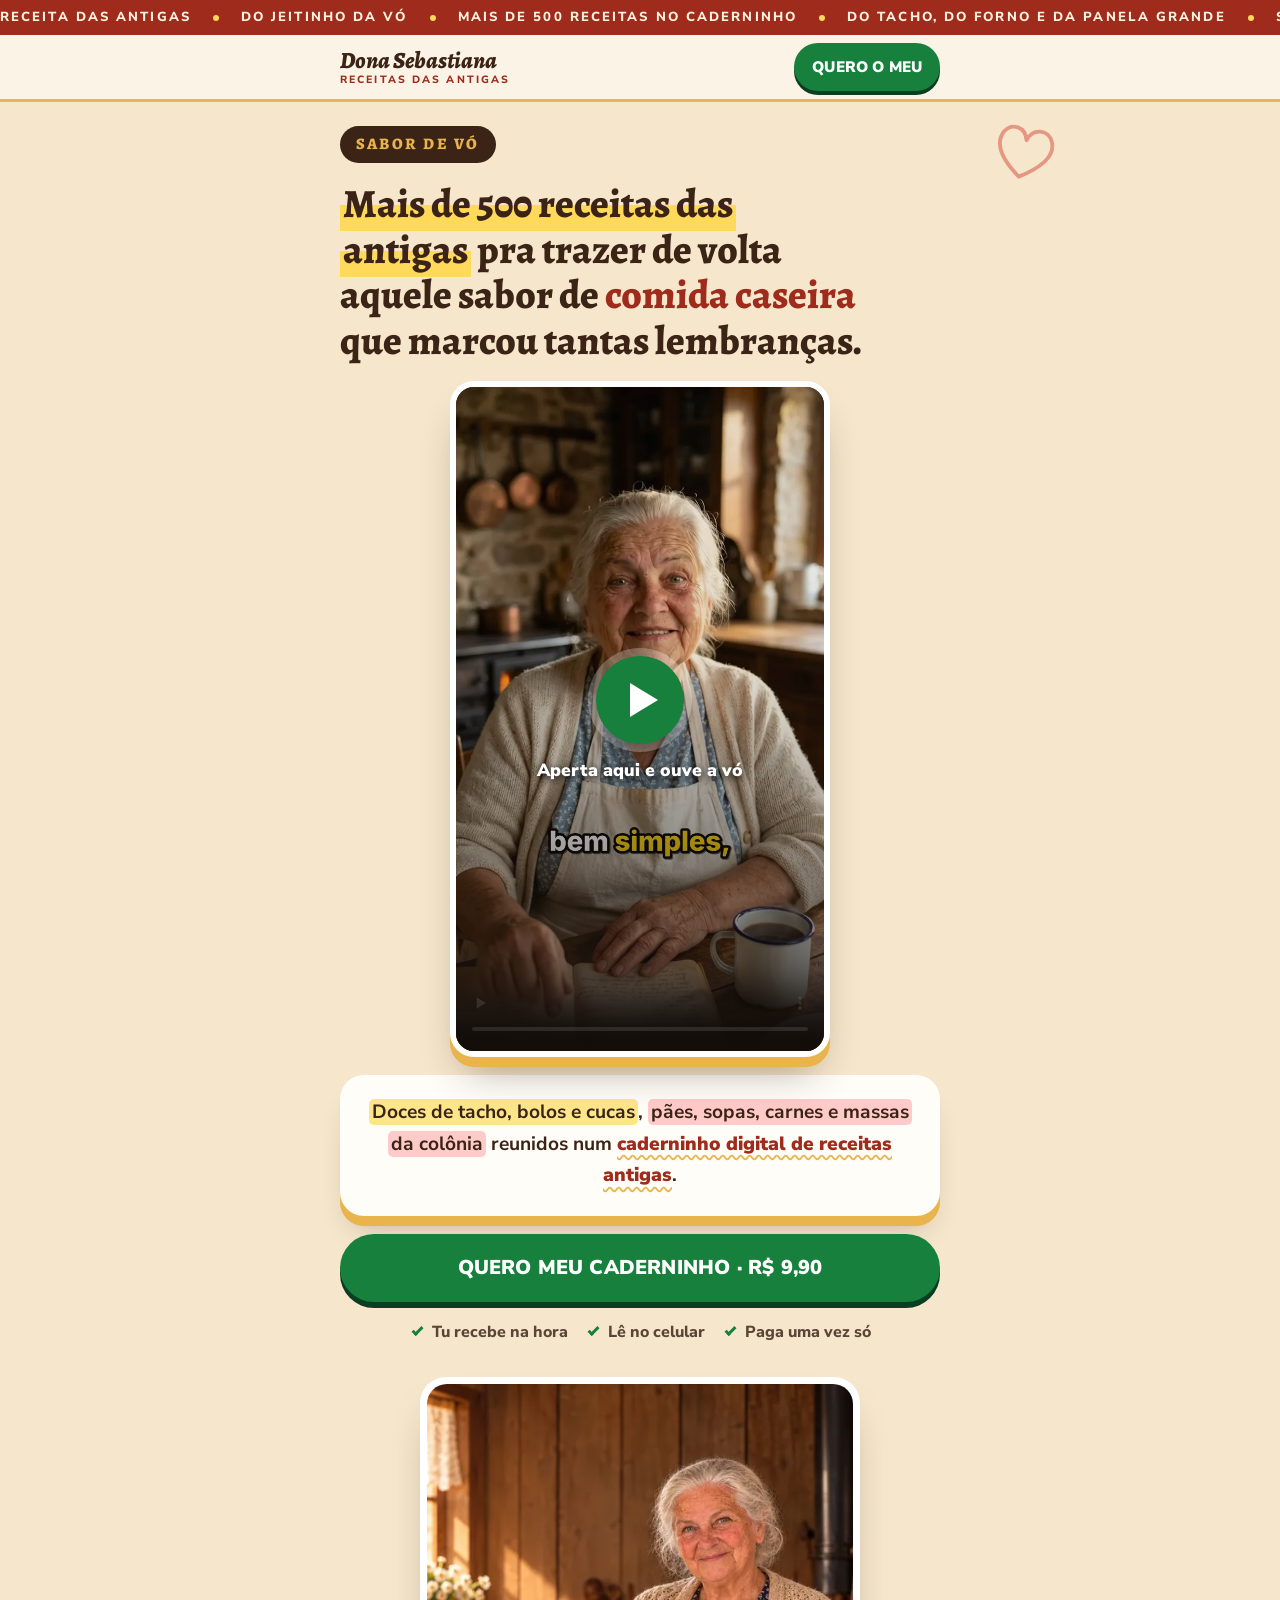
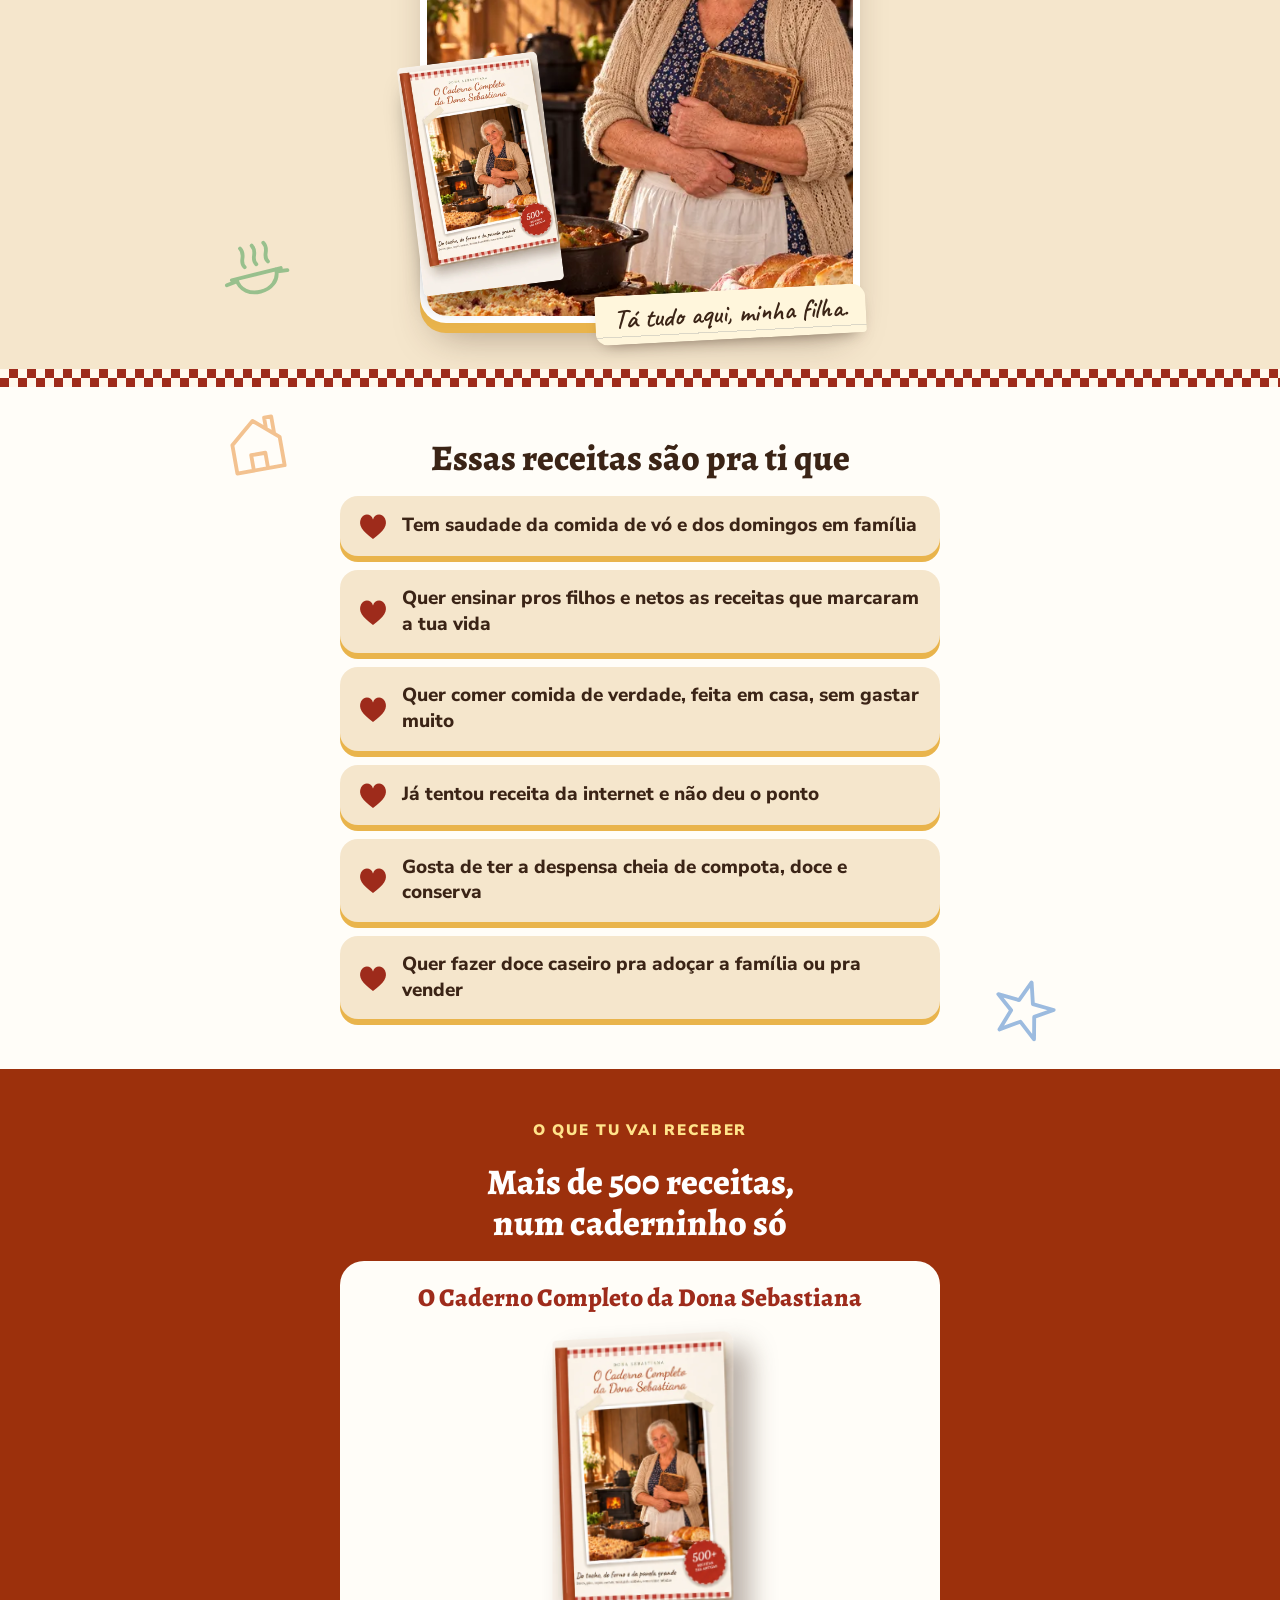
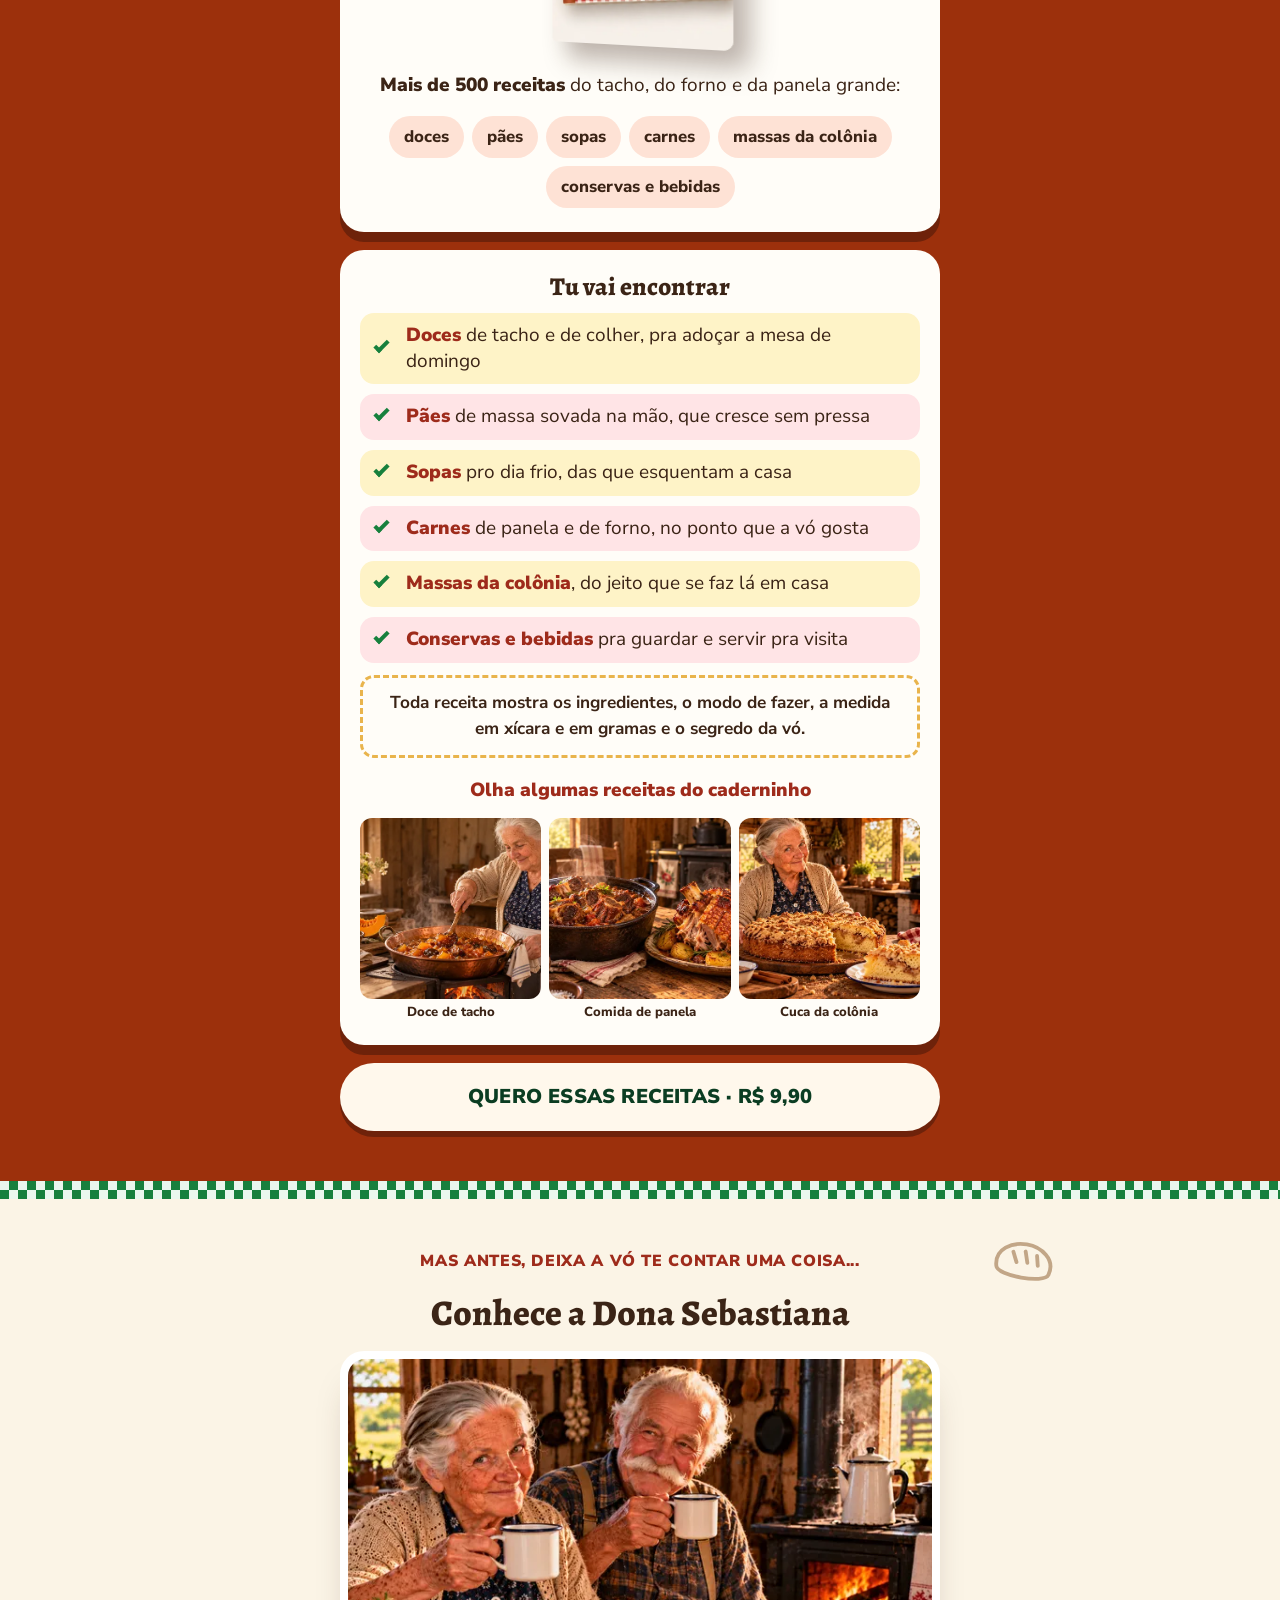
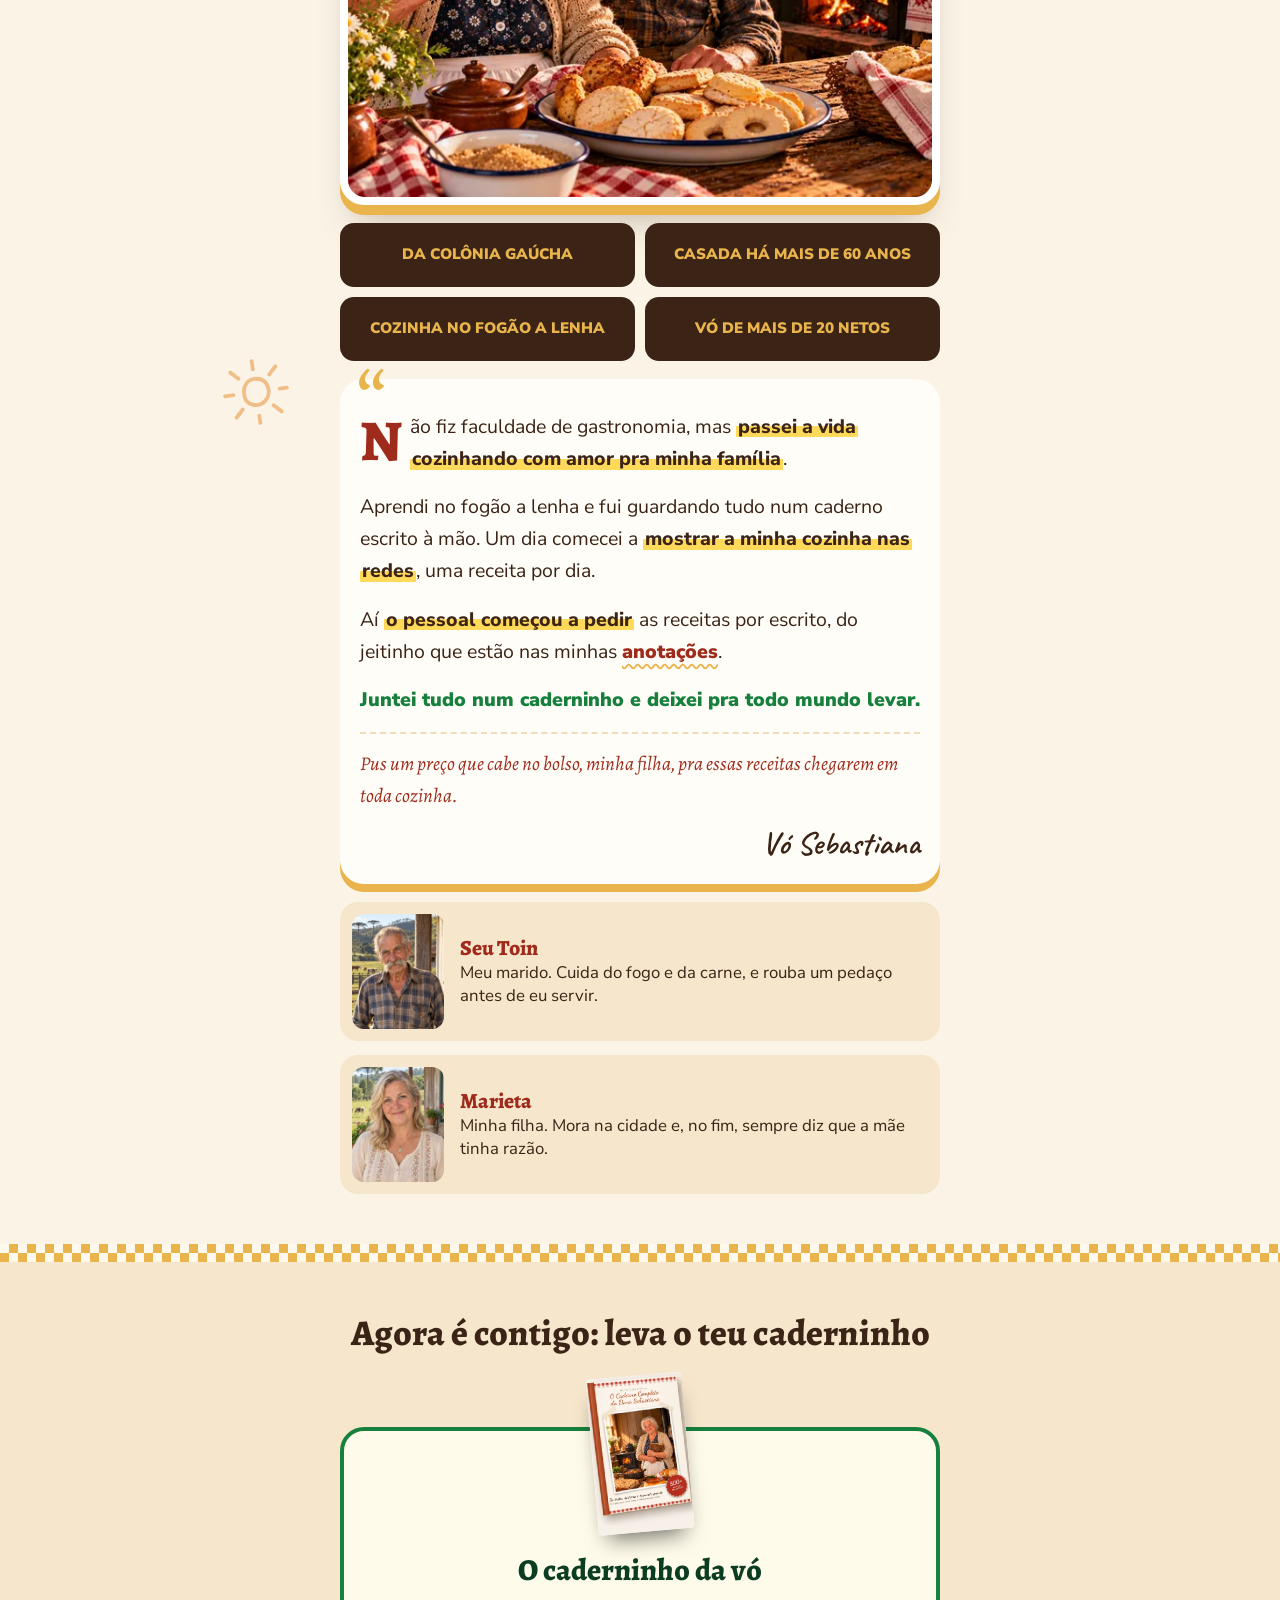
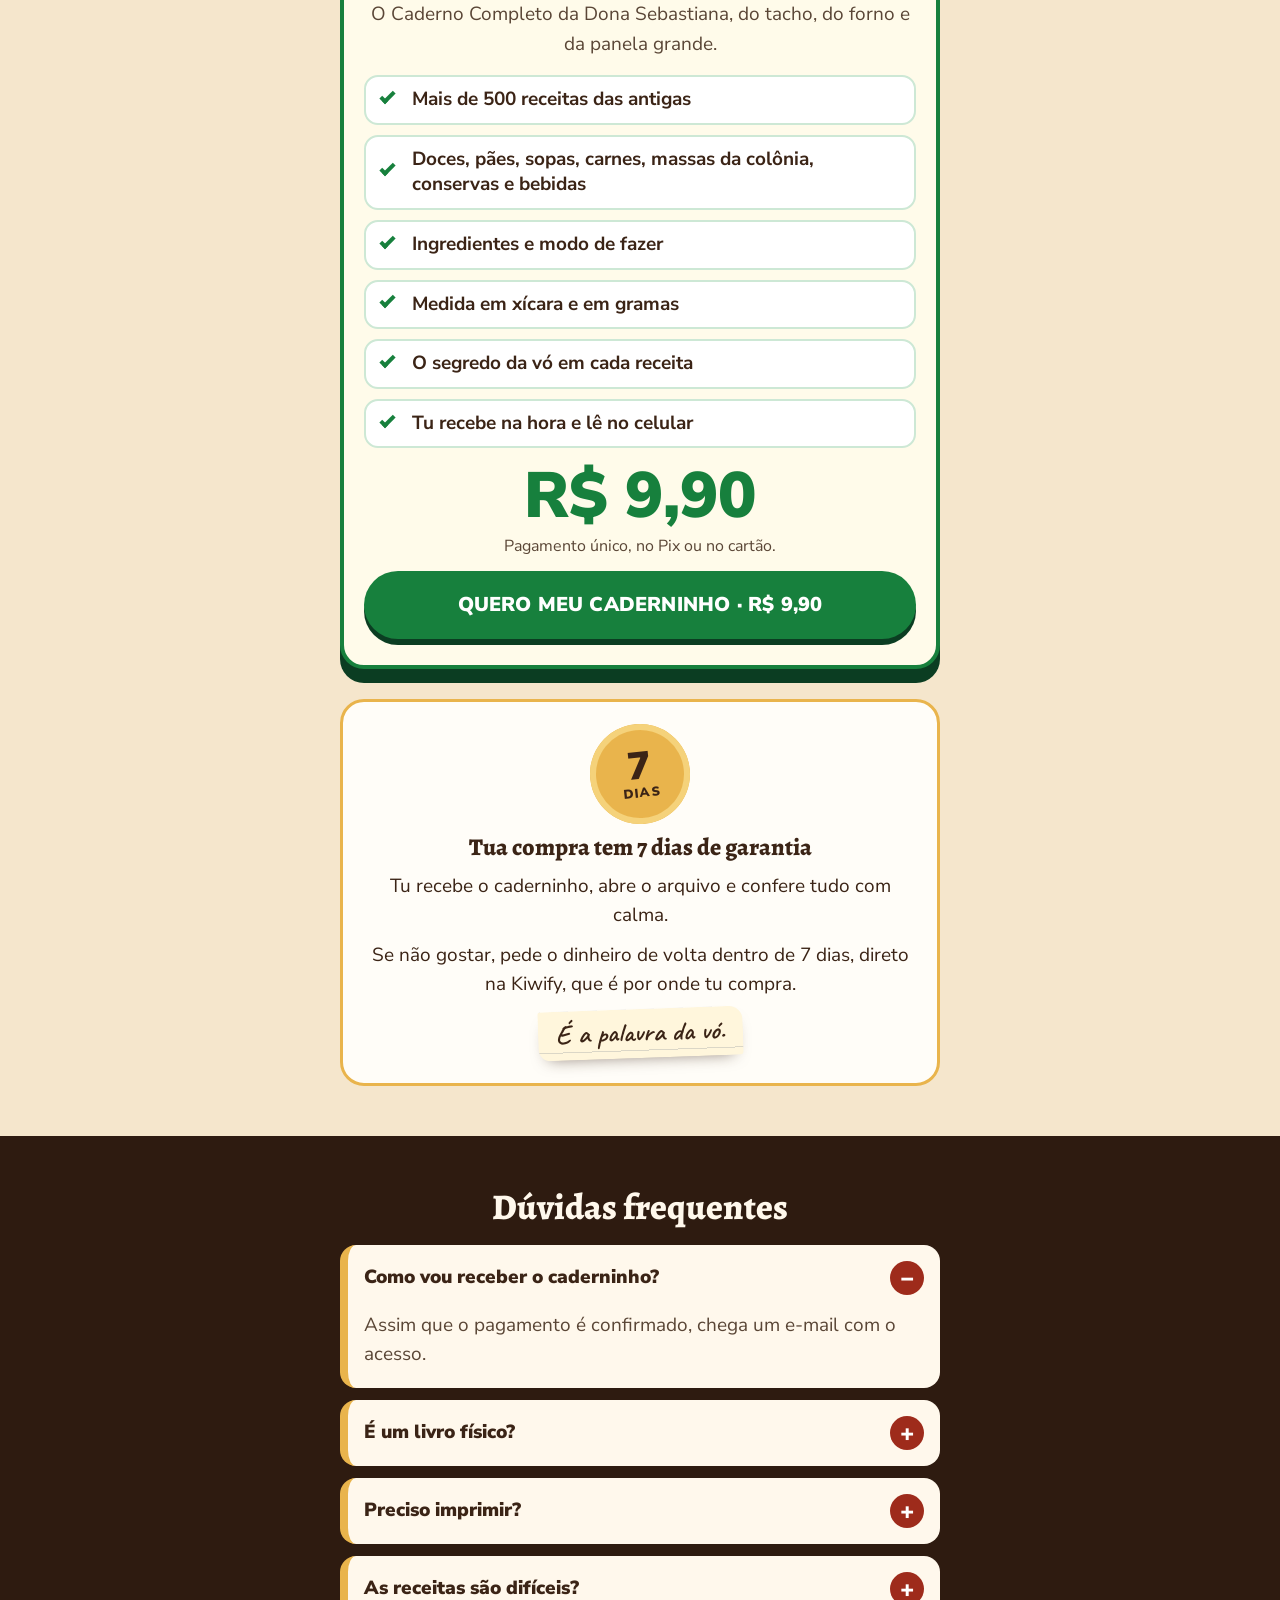
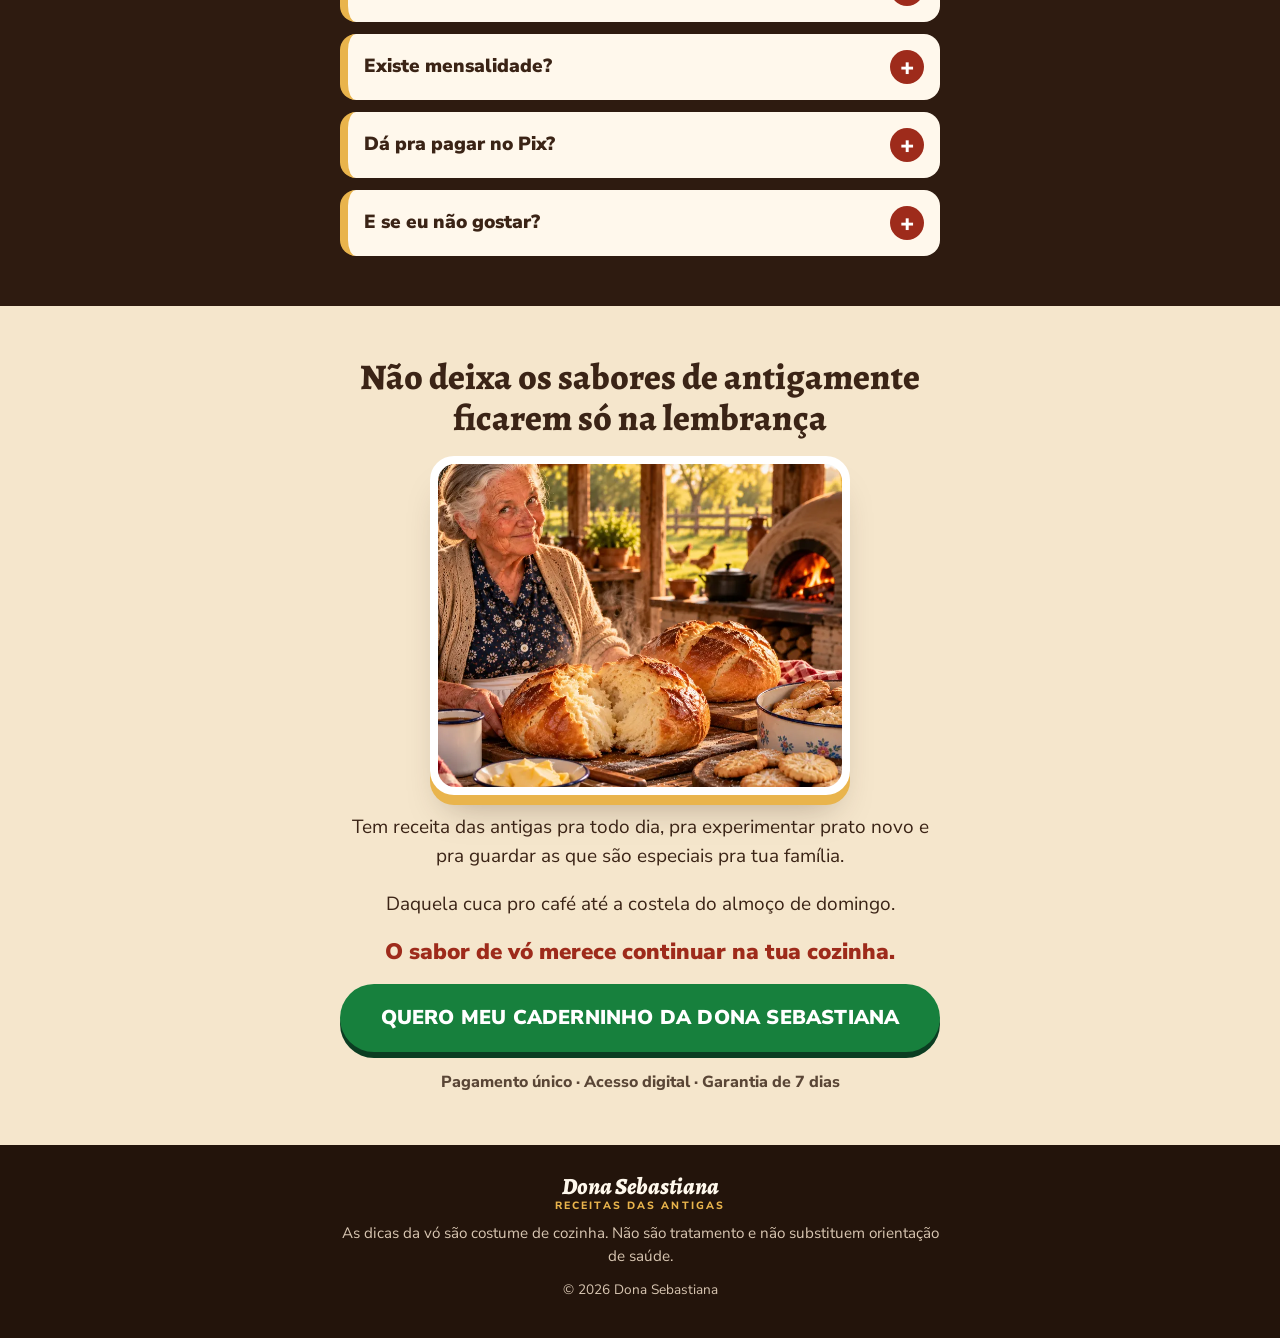
==== commit f8f4a07d: "Ajuste no rodape" ====
--- a/index.html
+++ b/index.html
@@ -302,7 +302,6 @@
   <footer class="rodape">
     <div class="caixa rodape__in">
       <p class="marca"><span class="marca__nome">Dona Sebastiana</span><span class="marca__sub">receitas das antigas</span></p>
-      <p>Dona Sebastiana é uma personagem criada com inteligência artificial. As receitas são reais e testadas.</p>
       <p>As dicas da vó são costume de cozinha. Não são tratamento e não substituem orientação de saúde.</p>
       <p class="rodape__c">© <span data-ano>2026</span> Dona Sebastiana</p>
     </div>
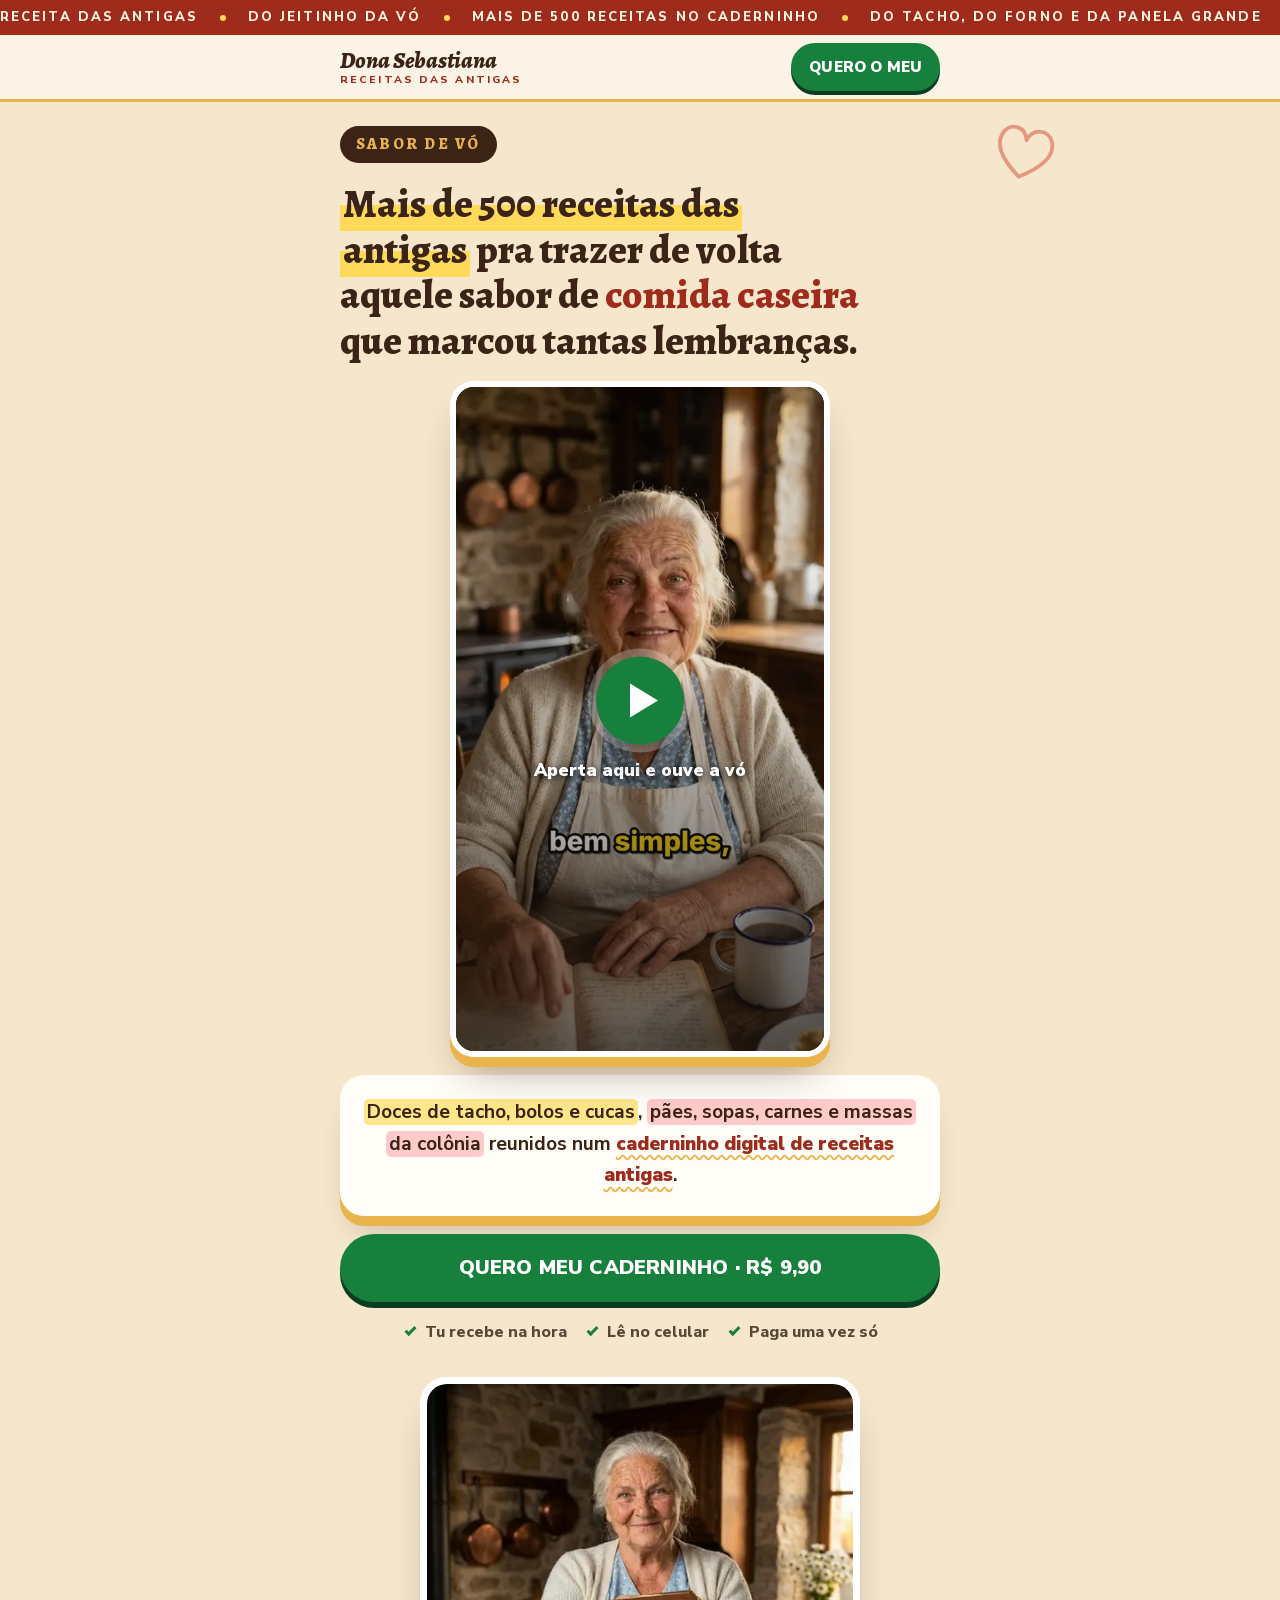
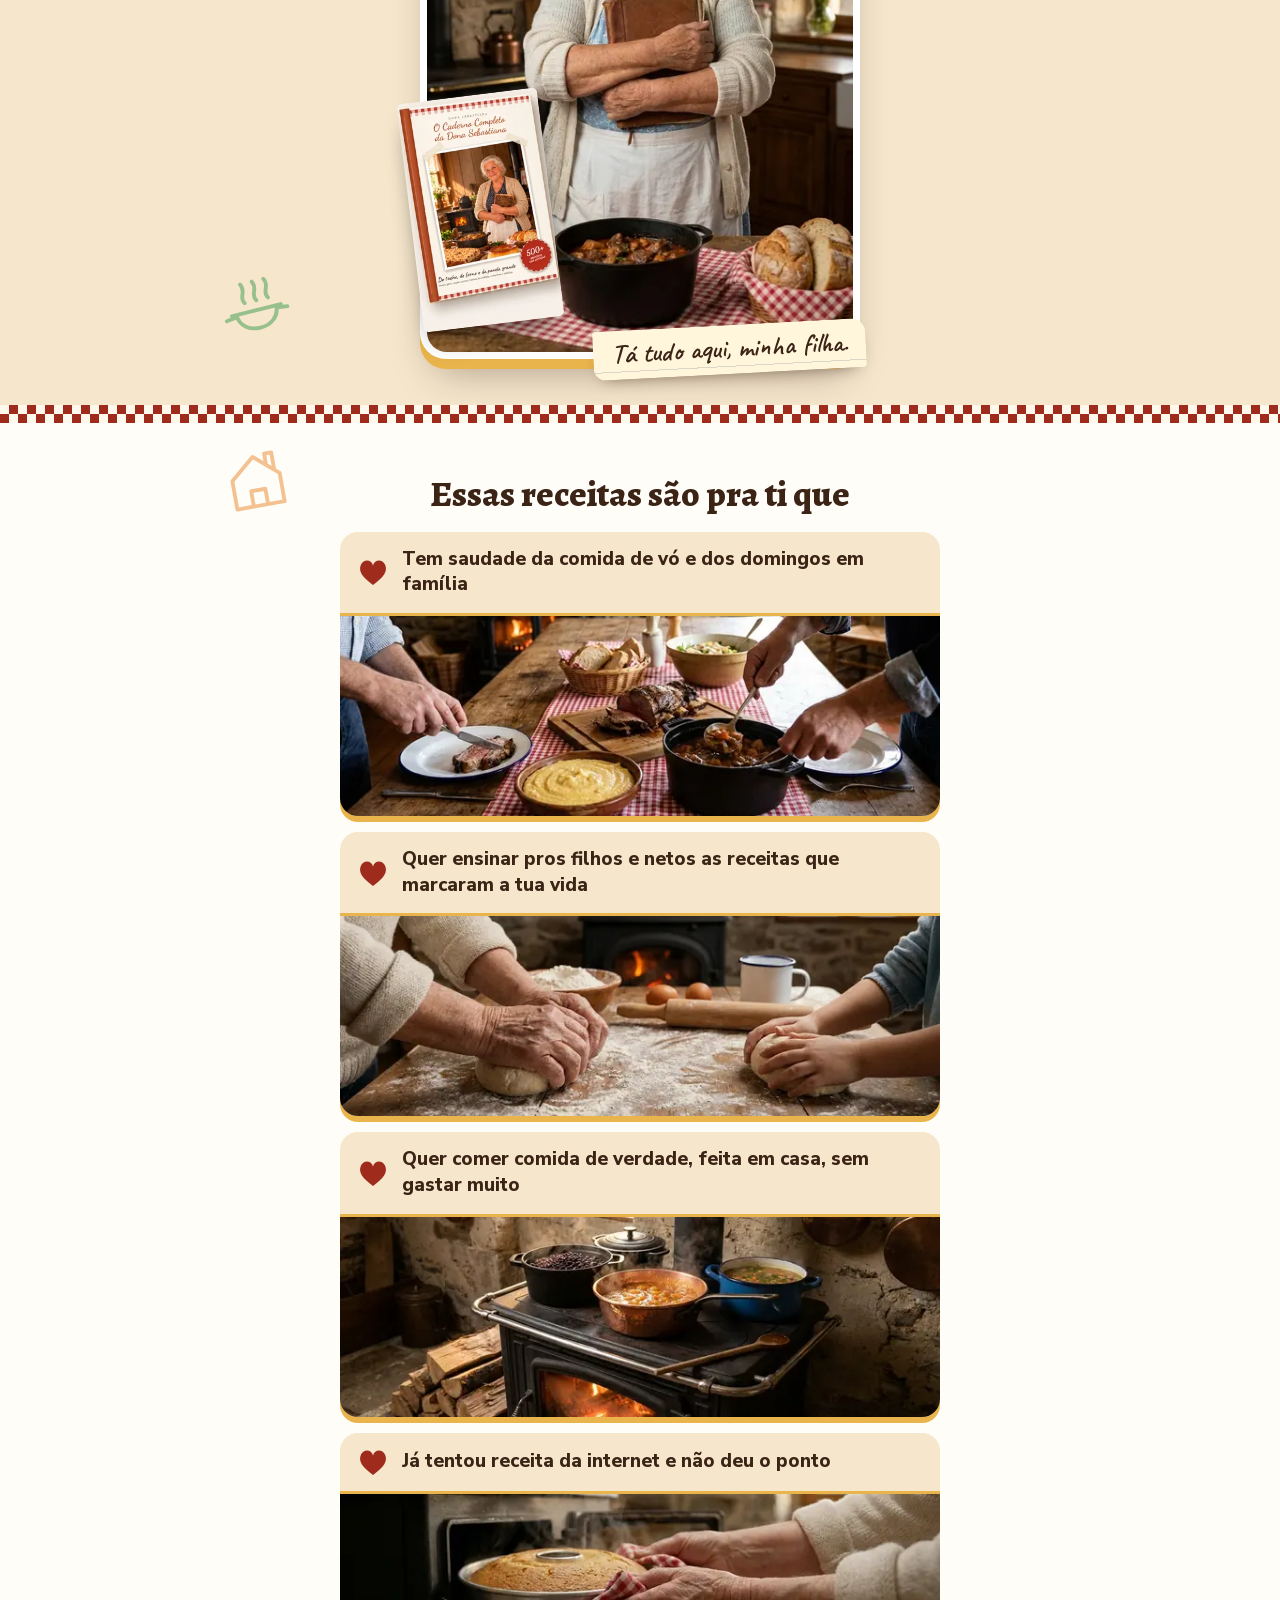
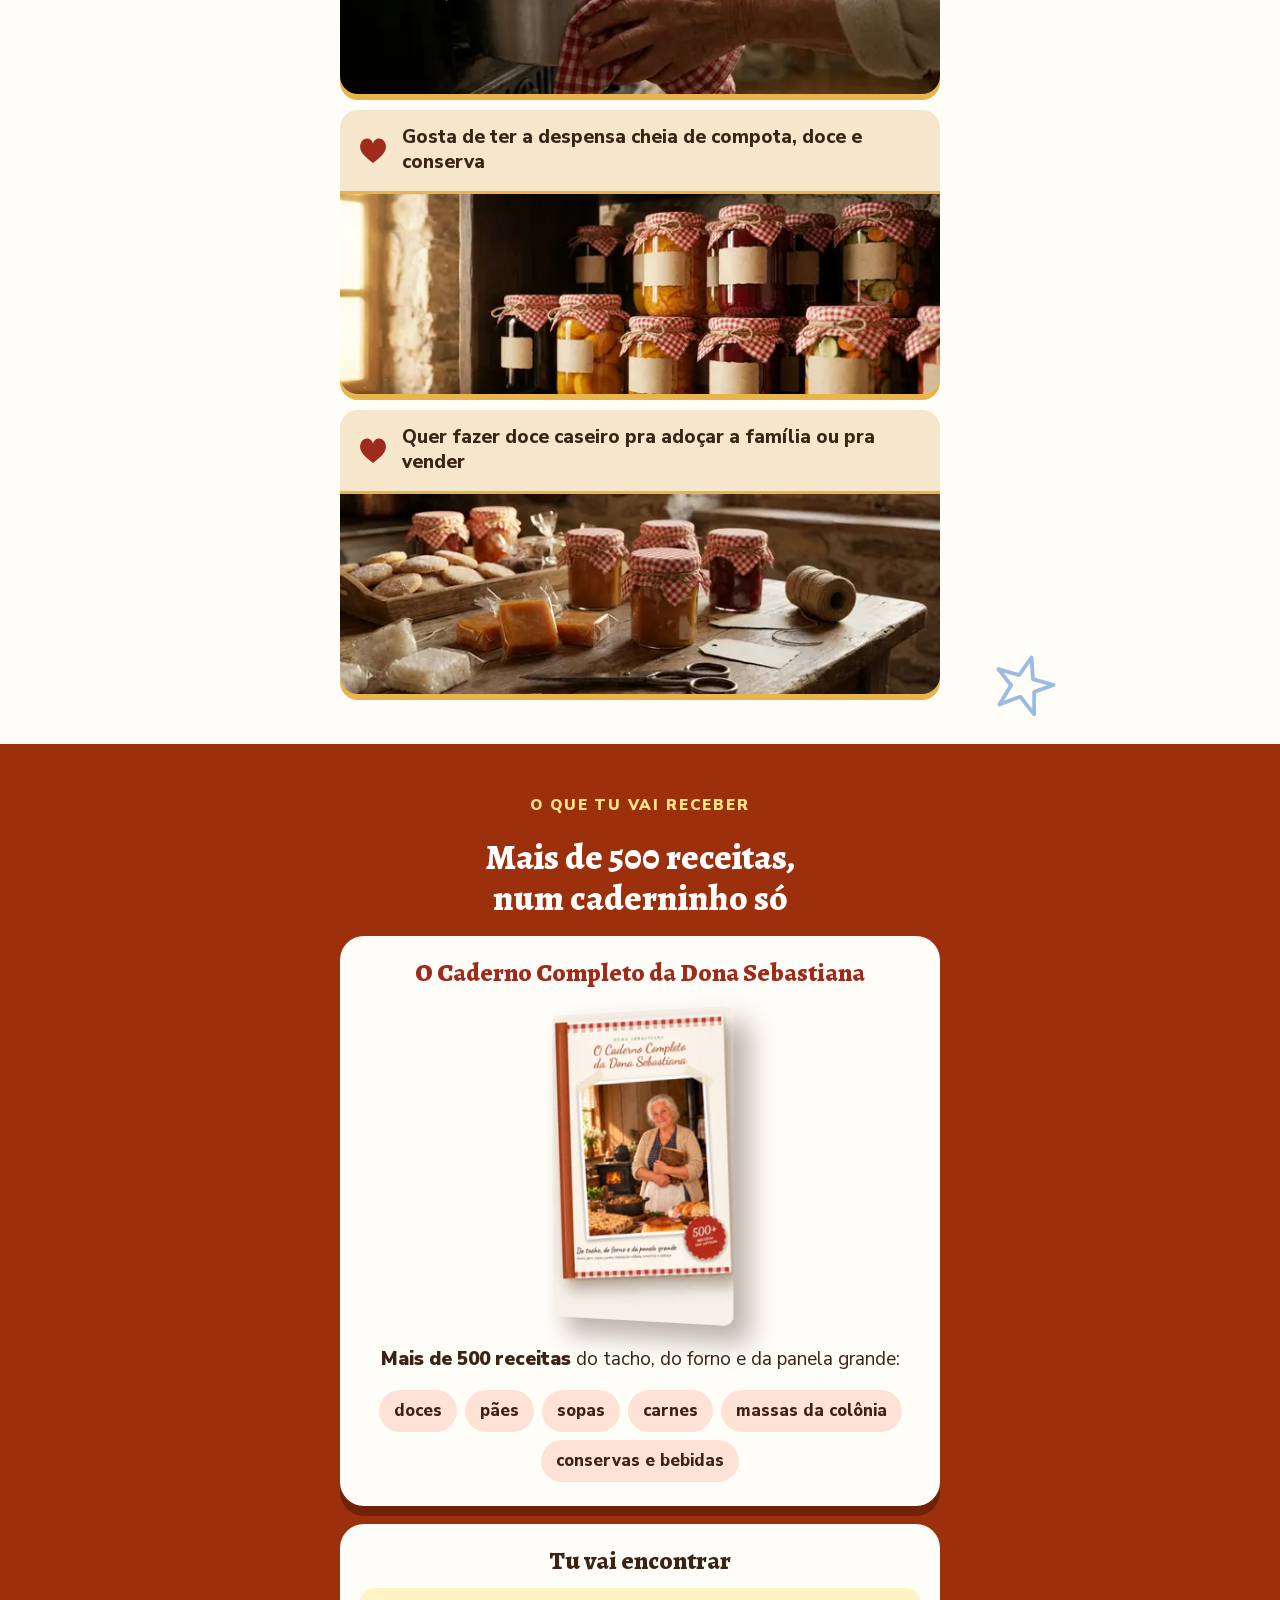
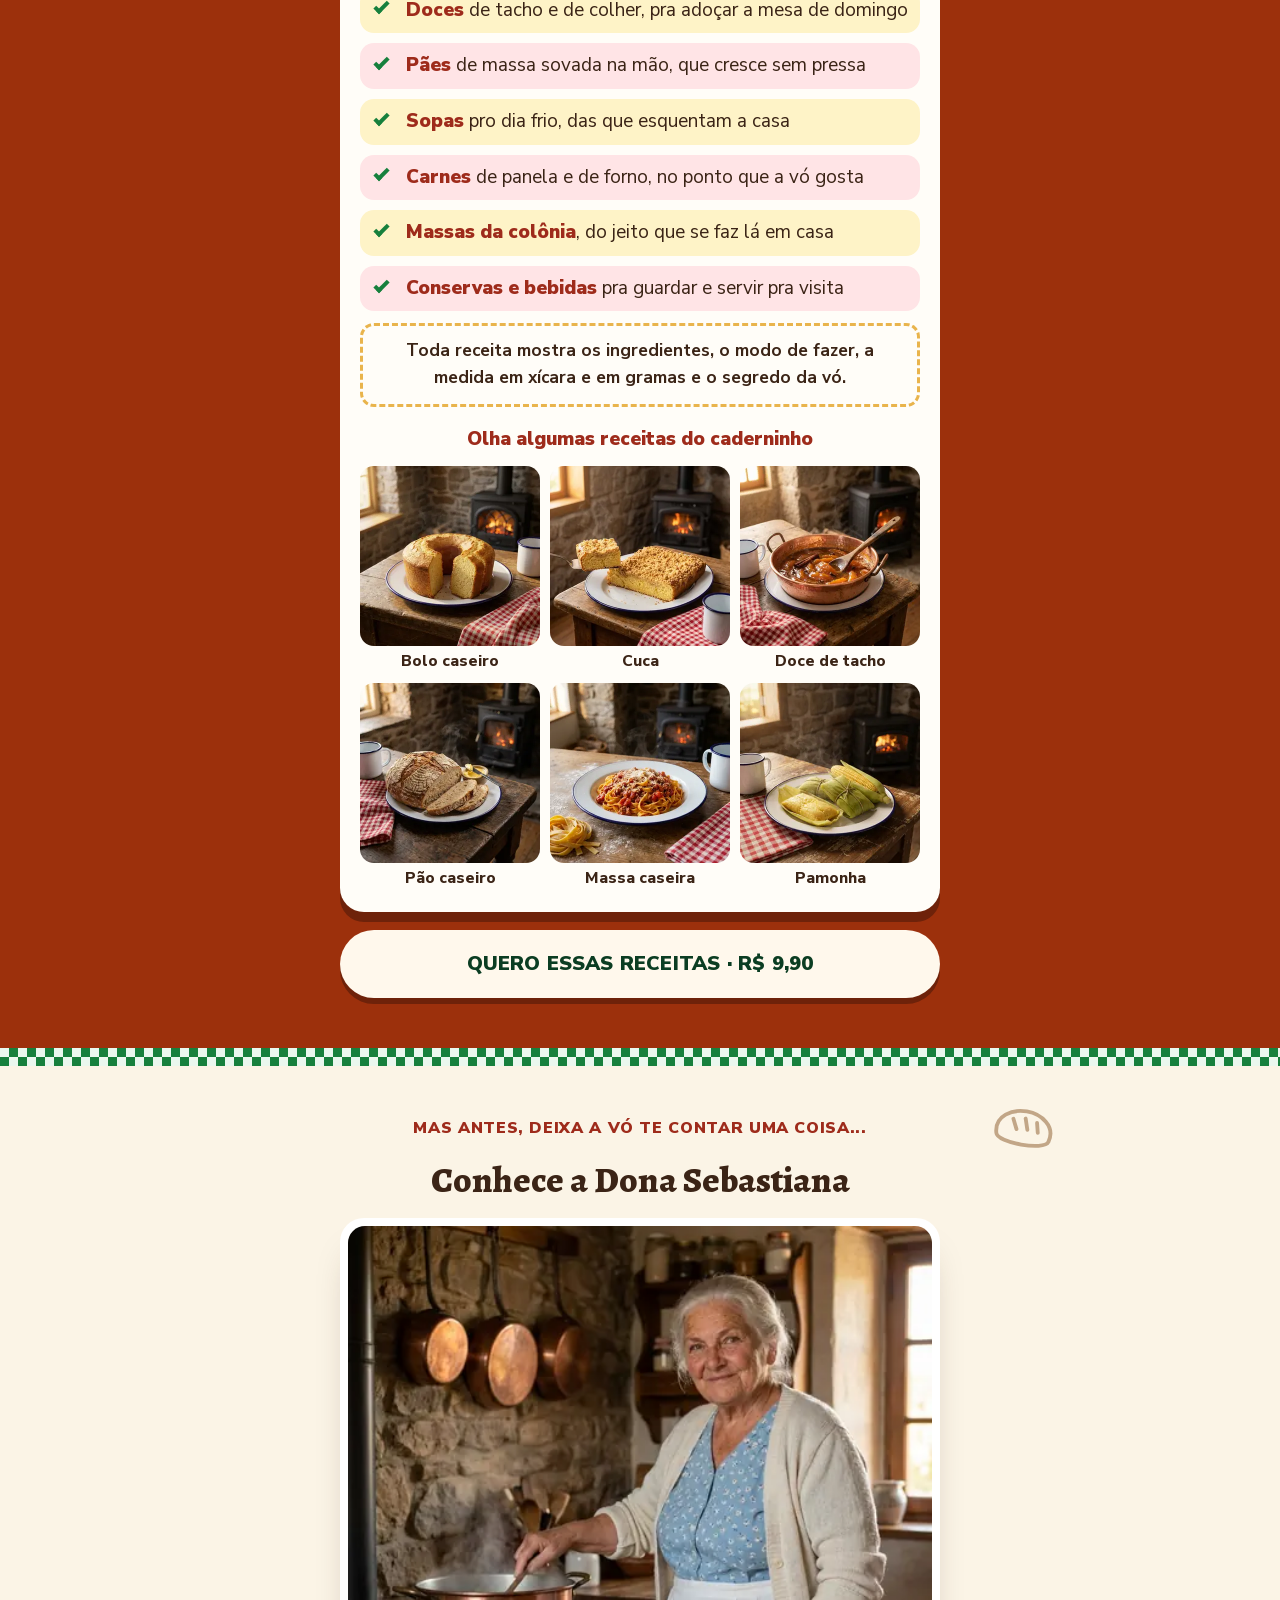
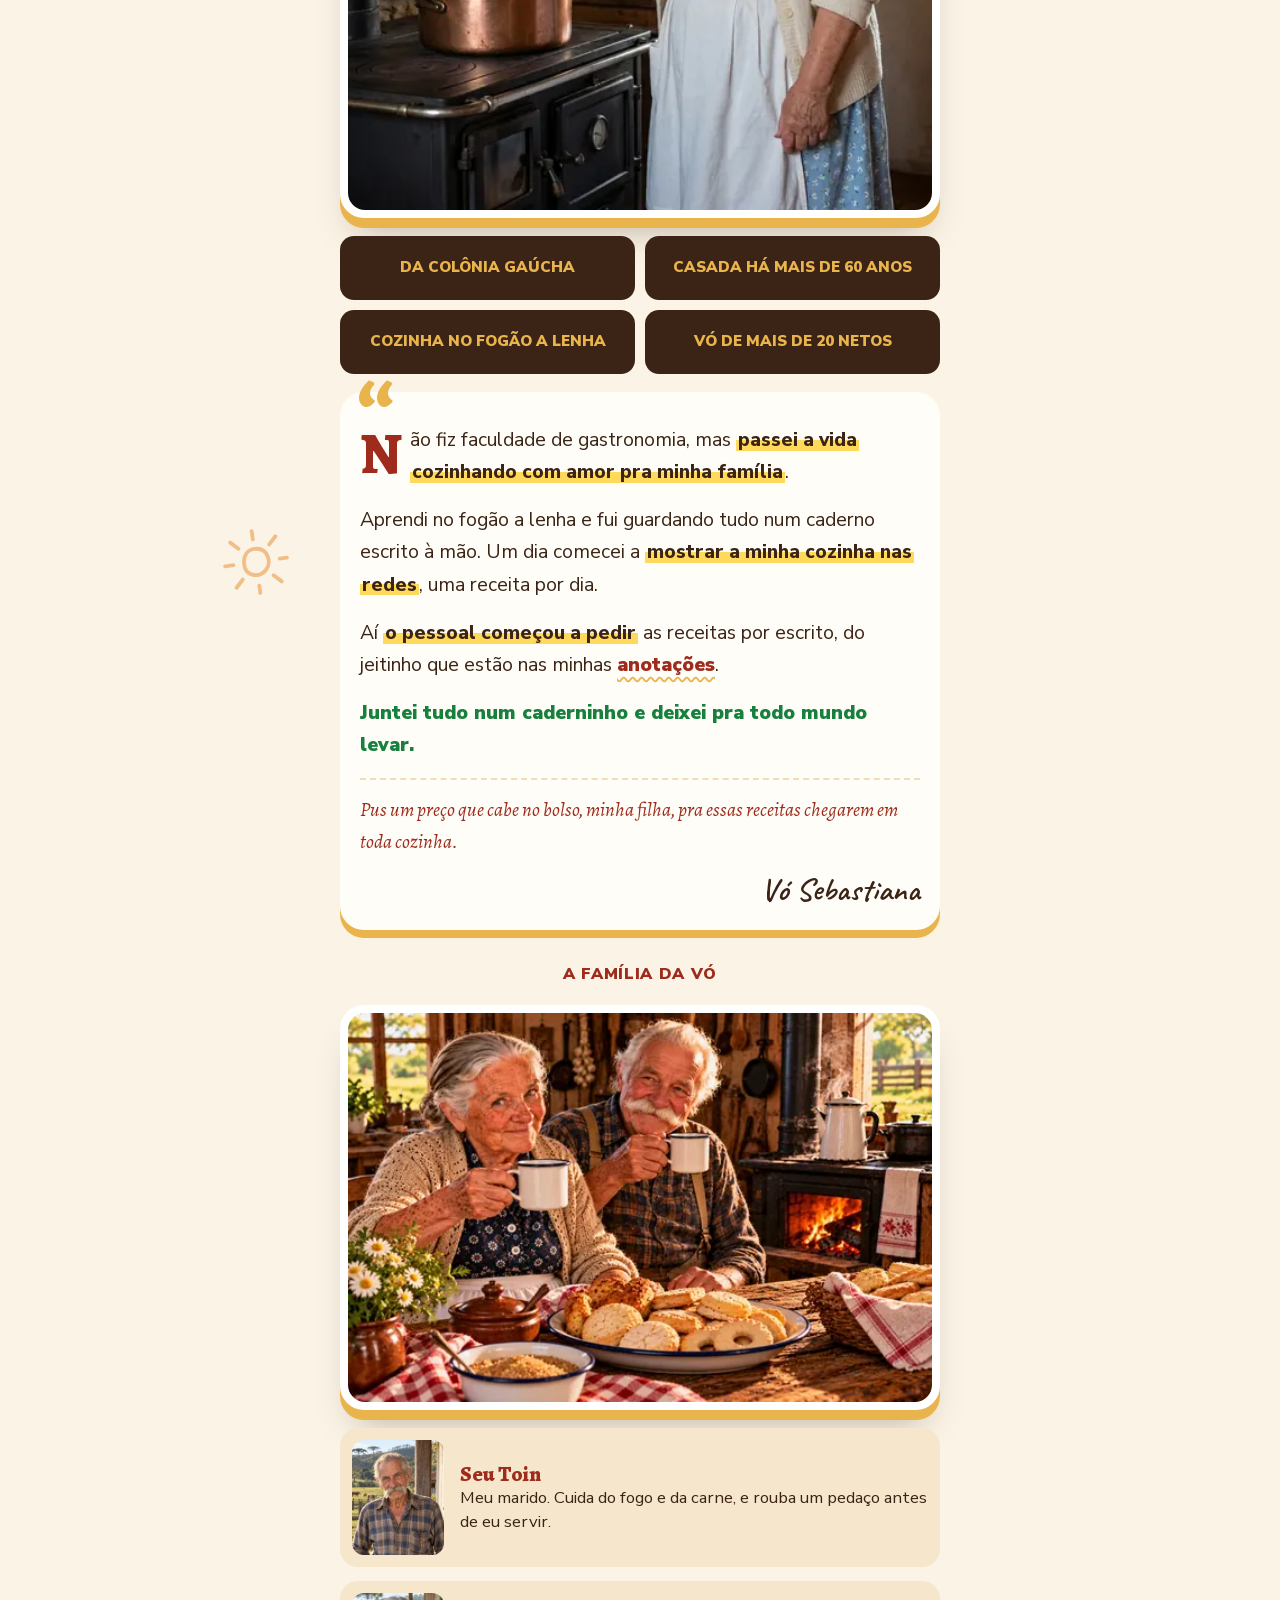
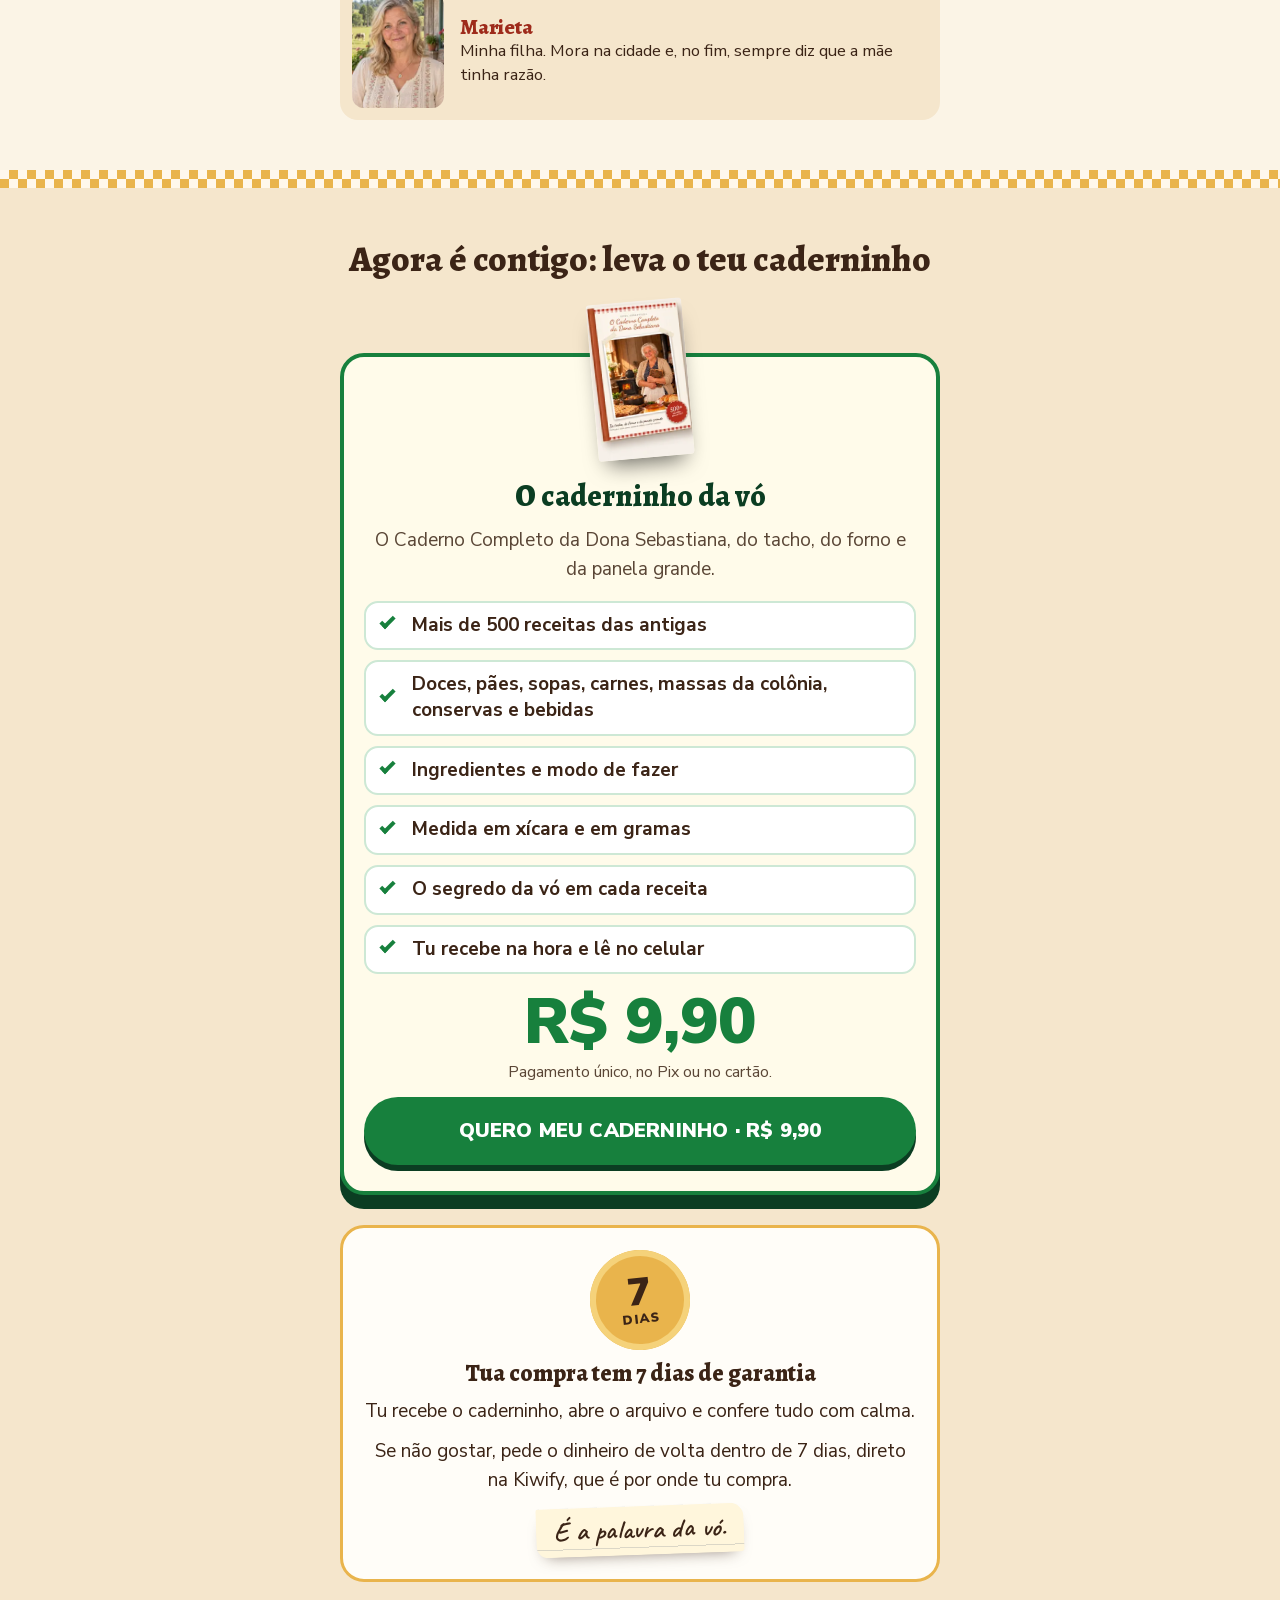
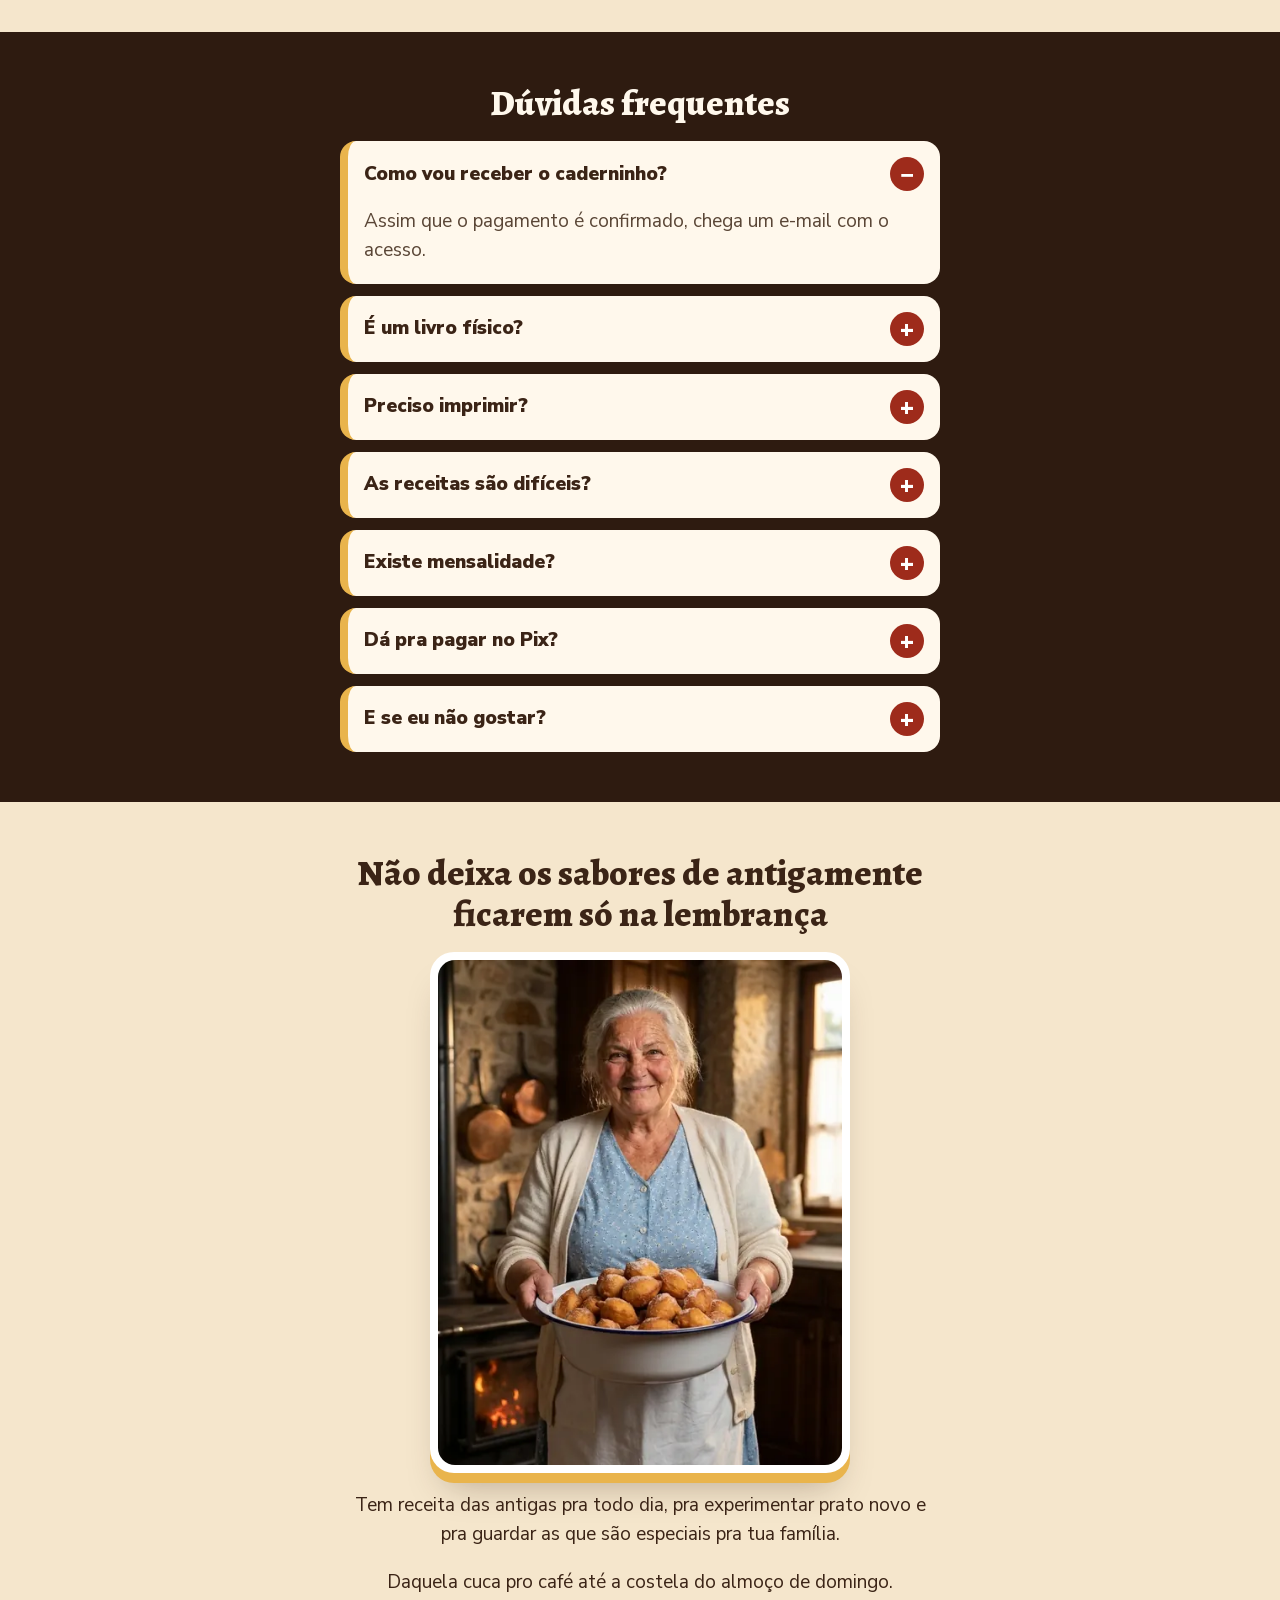
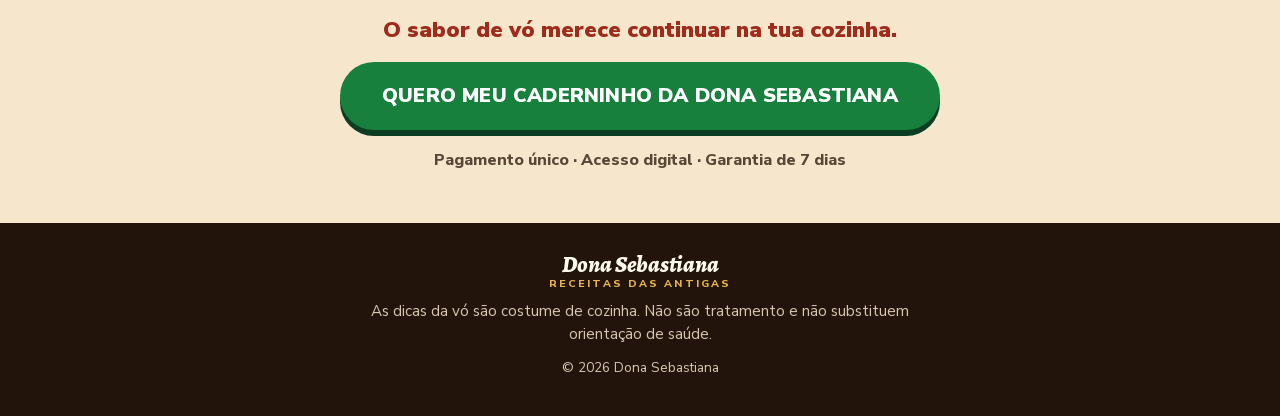
==== commit b294238c: "Imagens novas, video leve e pagina mais rapida" ====
--- a/index.html
+++ b/index.html
@@ -6,8 +6,8 @@
   <title>Dona Sebastiana · O caderninho da vó, com mais de 500 receitas das antigas</title>
   <meta name="description" content="O caderninho da Dona Sebastiana: mais de 500 receitas das antigas, do tacho, do forno e da panela grande. Tu recebe na hora e lê no celular.">
   <meta name="theme-color" content="#9E2B1B">
-  <link rel="canonical" href="https://adonasebastiana.com.br/">
-  <meta property="og:url" content="https://adonasebastiana.com.br/">
+  <link rel="canonical" href="https://adonasebastiana.com.br/">
+  <meta property="og:url" content="https://adonasebastiana.com.br/">
   <meta property="og:type" content="website">
   <meta property="og:locale" content="pt_BR">
   <meta property="og:title" content="Dona Sebastiana · O caderninho da vó, com mais de 500 receitas das antigas">
@@ -15,13 +15,14 @@
   <meta property="og:image" content="https://adonasebastiana.com.br/assets/og.jpg">
   <link rel="icon" href="assets/favicon.png" type="image/png">
   <link rel="apple-touch-icon" href="assets/apple-touch-icon.png">
-  <link rel="preload" href="assets/video/vsl-capa.webp" as="image" fetchpriority="high">
-  <link rel="preload" href="fonts/nunito-sans.woff2" as="font" type="font/woff2" crossorigin>
-  <link rel="preload" href="fonts/alegreya.woff2" as="font" type="font/woff2" crossorigin>
-  <link rel="stylesheet" href="styles.css">
-  <script defer src="main.js"></script>
-  <!-- Utmify: UTMs para o checkout -->
-  <script src="https://cdn.utmify.com.br/scripts/utms/latest.js" data-utmify-prevent-xcod-sck data-utmify-prevent-subids async defer></script>
+  <link rel="preload" href="assets/video/capa-vsl.webp" as="image" fetchpriority="high">
+  <link rel="preload" href="fonts/nunito-sans-pt.woff2" as="font" type="font/woff2" crossorigin>
+  <link rel="preload" href="fonts/alegreya-800.woff2" as="font" type="font/woff2" crossorigin>
+  <!-- O visual vem de estilo.css e a lógica de logica.js. Os dois são colados aqui dentro por _bastidores\montar.cjs:
+       para mudar, edite aqueles arquivos e rode o montar. O texto e as imagens se editam direto neste arquivo. -->
+  <style id="estilo">@font-face{font-family: "Alegreya";font-weight: 800;font-style: normal;font-display: swap;src: url(fonts/alegreya-800.woff2) format("woff2")}@font-face{font-family: "Alegreya";font-weight: 400 900;font-style: italic;font-display: swap;src: url(fonts/alegreya-italico-pt.woff2) format("woff2")}@font-face{font-family: "Nunito Sans";font-weight: 400 900;font-style: normal;font-display: swap;src: url(fonts/nunito-sans-pt.woff2) format("woff2")}:root{color-scheme: only light;--papel: #FBF4E6;--creme: #F5E6CC;--branco: #FFFDF8;--tinta: #3B2416;--tinta-suave: #5A4636;--xadrez: #9E2B1B;--ouro: #E9B44C;--marca-texto: #FFD95A;--verde: #17803D;--verde-escuro: #0B3D22;--brasa: #9C300C;--madeira: #2E1B10;--marinho: #1F3358;--f-titulo: "Alegreya", Georgia, "Times New Roman", serif;--f-texto: "Nunito Sans", system-ui, -apple-system, "Segoe UI", Roboto, sans-serif;--f-mao: "Caveat", "Segoe Script", cursive;--margem: 18px;--coluna: 600px}*, *::before, *::after{box-sizing: border-box}html{-webkit-text-size-adjust: 100%;scroll-padding-top: 80px;background: var(--papel)}@media (prefers-reduced-motion: no-preference){html{scroll-behavior: smooth}}body{margin: 0;overflow-x: hidden;overflow-x: clip;background: var(--papel);color: var(--tinta);font-family: var(--f-texto);font-size: 1.1875rem;line-height: 1.55;-webkit-font-smoothing: antialiased}h1, h2, h3, p, ul, figure{margin: 0}ul{padding: 0;list-style: none}img{display: block;max-width: 100%;height: auto}a{color: var(--xadrez);text-underline-offset: 4px}strong{font-weight: 900}[hidden]{display: none !important}:focus-visible{outline: 3px solid var(--marinho);outline-offset: 3px;border-radius: 8px}h1, h2, h3{font-family: var(--f-titulo);font-weight: 800;line-height: 1.14;text-wrap: balance}h1{font-size: clamp(1.75rem, 1.1rem + 3.4vw, 2.5rem)}h2{font-size: clamp(1.75rem, 1.3rem + 2.2vw, 2.25rem);text-align: center}h3{font-size: 1.6rem}.caixa{width: 100%;max-width: calc(var(--coluna) + 2 * var(--margem));margin-inline: auto;padding-inline: var(--margem);display: grid;gap: 18px;justify-items: stretch}.pular{position: absolute;left: 12px;top: -80px;z-index: 100;padding: 12px 16px;background: var(--tinta);color: #fff;border-radius: 8px}.pular:focus{top: 12px}.faixa{overflow: hidden;background: var(--xadrez);color: #FFF2DF;font-size: .82rem;font-weight: 800;letter-spacing: .16em;text-transform: uppercase;line-height: 1}.faixa__trilho{display: flex;width: max-content;padding-block: 11px;animation: correr 46s linear infinite}.faixa__trilho span{display: inline-flex;align-items: center;white-space: nowrap}.faixa__trilho span::after{content: "";width: 6px;height: 6px;margin-inline: 22px;border-radius: 50%;background: var(--marca-texto)}@keyframes correr{to{transform: translateX(-50%)}}.xadrez{height: 18px;background: repeating-conic-gradient(var(--xadrez) 0 25%, #FFF8EC 0 50%) 0 0 / 18px 18px}.xadrez--verde{background: repeating-conic-gradient(var(--verde) 0 25%, #EAF7EE 0 50%) 0 0 / 18px 18px}.xadrez--ouro{background: repeating-conic-gradient(var(--ouro) 0 25%, #FFF8EC 0 50%) 0 0 / 18px 18px}.topo{position: sticky;top: 0;z-index: 30;background: rgba(251, 244, 230, .97);border-bottom: 3px solid var(--ouro)}.topo__in{display: flex;align-items: center;justify-content: space-between;gap: 14px;min-height: 64px}.marca{display: grid;line-height: 1;text-decoration: none;color: var(--tinta)}.marca__nome{font-family: var(--f-titulo);font-style: italic;font-weight: 800;font-size: 1.45rem}.marca__sub{margin-top: 3px;font-size: .66rem;font-weight: 800;letter-spacing: .2em;text-transform: uppercase;color: var(--xadrez)}.marca__nome, .marca__sub{white-space: nowrap}@media (max-width: 359px){.marca__nome{font-size: 1.22rem}.marca__sub{font-size: .56rem;letter-spacing: .14em}.topo .botao--pequeno{padding: 8px 13px;font-size: .84rem;white-space: nowrap}}.botao{position: relative;isolation: isolate;display: flex;align-items: center;justify-content: center;min-height: 60px;padding: 14px 22px;border: 0;border-radius: 999px;background: var(--verde);color: #fff;font-family: var(--f-texto);font-size: 1.15rem;font-weight: 900;line-height: 1.2;text-align: center;text-decoration: none;text-transform: uppercase;letter-spacing: .01em;cursor: pointer;box-shadow: 0 6px 0 var(--verde-escuro);transition: transform .12s ease}.botao:hover{transform: translateY(2px)}.botao:active{transform: translateY(5px)}.botao--grande{min-height: 68px;font-size: 1.25rem}.botao--grande::before{content: "";position: absolute;inset: 0;z-index: -1;border-radius: inherit;background: inherit;opacity: 0;pointer-events: none;animation: anel 1.9s ease-out infinite}@keyframes anel{0%{transform: scale(1);opacity: .55}70%, 100%{transform: scale(1.1, 1.5);opacity: 0}}.brilho{position: absolute;inset: 0;border-radius: inherit;overflow: hidden;pointer-events: none}.brilho::after{content: "";position: absolute;top: 0;left: 0;width: 35%;height: 100%;background: linear-gradient(90deg, transparent, rgba(255, 255, 255, .45), transparent);transform: translateX(-140%) skewX(-20deg);animation: brilho 3.4s ease-in-out infinite}@keyframes brilho{0%{transform: translateX(-140%) skewX(-20deg)}60%, 100%{transform: translateX(340%) skewX(-20deg)}}.botao--pequeno{min-height: 48px;padding: 8px 18px;font-size: .95rem;box-shadow: 0 4px 0 var(--verde-escuro)}.botao--claro{background: #FFF8EC;color: var(--verde-escuro);box-shadow: 0 6px 0 #6E220A}.botao--linha{min-height: 52px;background: var(--branco);color: var(--tinta);box-shadow: inset 0 0 0 3px var(--tinta);text-transform: none;font-size: 1.05rem}.botao--linha:hover{background: var(--tinta);color: #fff;transform: none}.cartao{background: var(--branco);border-radius: 24px;padding: 22px 20px 24px;box-shadow: 0 8px 0 var(--ouro)}.cartao--destaque{box-shadow: 0 10px 0 var(--ouro), 0 22px 30px -14px rgba(59, 36, 22, .3)}.etiqueta{font-size: .95rem;font-weight: 900;letter-spacing: .12em;text-transform: uppercase;text-align: center}mark{background: linear-gradient(transparent 52%, var(--marca-texto) 52%);color: inherit;padding: 0 3px;-webkit-box-decoration-break: clone;box-decoration-break: clone}.m-amarelo{background: #FDE68A;border-radius: 5px}.m-rosa{background: #FECACA;border-radius: 5px}.grifo{font-weight: 800;background: linear-gradient(var(--marca-texto), var(--marca-texto)) no-repeat 0 88% / 100% 42%;padding: 0 2px;-webkit-box-decoration-break: clone;box-decoration-break: clone}.bilhete{justify-self: center;display: inline-block;padding: 8px 18px 10px;background: #FFF6DC;color: var(--tinta);font-family: var(--f-mao);font-size: 1.7rem;font-weight: 600;line-height: 1.15;border-radius: 3px 14px 4px 12px;transform: rotate(-2deg);box-shadow: 0 8px 16px -10px rgba(59, 36, 22, .6);background-image: repeating-linear-gradient(transparent 0 1.5em, rgba(31, 51, 88, .16) 1.5em calc(1.5em + 1px))}.rab{position: absolute;width: 54px;height: 54px;opacity: .5;pointer-events: none;animation: rabisca 5s ease-in-out infinite}.rab svg{display: block;width: 100%;height: 100%}@keyframes rabisca{50%{transform: translateY(-6px) rotate(5deg)}}.rab--1{top: 14px;right: -8px;color: #D94B3B}.rab--1 svg{transform: rotate(12deg)}.rab--2{bottom: 60px;left: -10px;color: #3E9B4F;animation-delay: 1.2s}.rab--2 svg{transform: rotate(-14deg)}.rab--3{top: 18px;left: -8px;color: #E8892B}.rab--3 svg{transform: rotate(-10deg)}.rab--4{bottom: 24px;right: -8px;color: #3B7BC8;animation-delay: .8s}.rab--4 svg{transform: rotate(16deg)}.rab--5{top: 26px;right: -10px;color: #8B5A2B}.rab--5 svg{transform: rotate(10deg)}.rab--6{top: 46%;left: -12px;color: #E8892B;animation-delay: 1.6s}.rab--6 svg{transform: rotate(-8deg)}@media (min-width: 760px){.rab{width: 72px;height: 72px}.rab--1, .rab--4, .rab--5{right: calc(50% - 420px)}.rab--2, .rab--3, .rab--6{left: calc(50% - 420px)}}.secao{position: relative;padding-block: 50px;overflow: hidden}.secao--clara{background: var(--branco)}.secao--creme{background: var(--creme)}.secao--brasa{background: var(--brasa);color: #FFF8EC}.secao--brasa h2{color: #fff}.secao--brasa .etiqueta{color: #FFE38A}.secao--brasa .cartao{color: var(--tinta);box-shadow: 0 10px 0 #6E220A}.secao--madeira{background: var(--madeira)}.secao--madeira h2{color: #FFF8EC}.abre{position: relative;overflow: hidden;background: var(--creme);padding-block: 24px 46px}.selo-marca{justify-self: start;background: var(--tinta);color: var(--ouro);font-family: var(--f-titulo);font-weight: 800;font-size: 1rem;letter-spacing: .14em;text-transform: uppercase;padding: 6px 16px;border-radius: 999px}.abre h1 em{font-style: normal;color: var(--xadrez)}.abre__resumo{text-align: center;font-size: 1.2rem;font-weight: 700;line-height: 1.65}.abre__resumo strong{color: var(--xadrez);text-decoration: underline wavy var(--ouro);text-underline-offset: 5px}.selos{display: flex;flex-wrap: wrap;justify-content: center;gap: 6px 18px;font-size: 1rem;font-weight: 800;color: var(--tinta-suave)}.selos li{position: relative;padding-left: 22px}.selos li::before{content: "";position: absolute;left: 2px;top: .42em;width: 11px;height: 6px;border-left: 3px solid var(--verde);border-bottom: 3px solid var(--verde);transform: rotate(-45deg)}.video{position: relative;justify-self: center;width: min(100%, 380px);aspect-ratio: 9 / 16;border-radius: 24px;overflow: hidden;background: #1B130E;border: 6px solid #fff;box-shadow: 0 10px 0 var(--ouro), 0 26px 40px -16px rgba(59, 36, 22, .45)}.video video{position: absolute;top: 0;left: 0;display: block;width: 100%;height: 100%;object-fit: cover}.video__previa{opacity: 0;pointer-events: none;transition: opacity .35s ease}.video--mudo .video__previa{opacity: 1}.video__tocar{position: absolute;top: 0;left: 0;width: 100%;height: 100%;padding: 0;border: 0;background: linear-gradient(180deg, rgba(27, 19, 14, .1) 40%, rgba(27, 19, 14, .7));color: #fff;font-family: var(--f-texto);font-size: 1.1rem;font-weight: 900;line-height: 1.3;cursor: pointer}.video--mudo .video__tocar, .video--espera .video__tocar{background: linear-gradient(180deg, transparent 55%, rgba(27, 19, 14, .55))}.video__estado{position: absolute;left: 0;right: 0;display: grid;justify-items: center;gap: 14px;padding-inline: 16px;opacity: 0;visibility: hidden;transition: opacity .25s ease}.video__estado--inicio{top: 50%;transform: translateY(-50%);text-shadow: 0 2px 8px #000;opacity: 1;visibility: visible}.video__estado--mudo, .video__estado--espera{bottom: 26px}.video--mudo .video__estado--inicio, .video--espera .video__estado--inicio{opacity: 0;visibility: hidden}.video--mudo .video__estado--mudo, .video--espera .video__estado--espera{opacity: 1;visibility: visible}.video--espera .video__estado--mudo{opacity: 0;visibility: hidden}.video__rotulo--pilula{padding: 10px 18px;border-radius: 999px;background: var(--verde)}.video__seta{position: relative;isolation: isolate;display: grid;place-content: center;width: 88px;height: 88px;border-radius: 50%;background: var(--verde);box-shadow: 0 0 0 8px rgba(255, 255, 255, .25), 0 16px 30px -10px #000}.video__seta::before{content: "";margin-left: 7px;border-style: solid;border-width: 17px 0 17px 28px;border-color: transparent transparent transparent #fff}.video__seta--pulsa{width: 64px;height: 64px}.video__seta--pulsa::before{border-width: 12px 0 12px 20px;margin-left: 5px}.video--mudo .video__seta--pulsa::after{content: "";position: absolute;inset: -8px;z-index: -1;border-radius: 50%;border: 4px solid rgba(255, 255, 255, .75);pointer-events: none;animation: onda 1.8s ease-out infinite}@keyframes onda{0%{transform: scale(.9);opacity: .9}80%, 100%{transform: scale(1.5);opacity: 0}}.abre__foto{position: relative;justify-self: center;width: min(100%, 440px);margin-top: 14px;padding: 7px;background: #fff;border-radius: 26px;box-shadow: 0 10px 0 var(--ouro), 0 26px 40px -16px rgba(59, 36, 22, .4)}.abre__vo{width: 100%;aspect-ratio: 3 / 4;object-fit: cover;border-radius: 20px}.abre__capa{position: absolute;left: -10px;bottom: 34px;width: 32%;border-radius: 5px;transform: rotate(-7deg);box-shadow: 0 16px 26px -12px rgba(0, 0, 0, .7)}.abre__foto .bilhete{position: absolute;right: -6px;bottom: -16px;transform: rotate(-3deg)}.praquem{display: grid;gap: 16px}.praquem li{background: var(--creme);border-radius: 18px;overflow: hidden;box-shadow: 0 6px 0 var(--ouro)}.praquem p{display: flex;align-items: center;gap: 14px;padding: 15px 18px;border-bottom: 3px solid var(--ouro);font-weight: 800;line-height: 1.35}.praquem p::before{content: "";flex: none;width: 30px;height: 28px;background: var(--xadrez);-webkit-mask: url("data:image/svg+xml,%3Csvg xmlns='http://www.w3.org/2000/svg' viewBox='0 0 60 56'%3E%3Cpath d='M30 54C8 38 0 26 6 13 12 1 27 3 30 15 33 3 48 1 54 13c6 13-2 25-24 41Z'/%3E%3C/svg%3E") center / contain no-repeat;mask: url("data:image/svg+xml,%3Csvg xmlns='http://www.w3.org/2000/svg' viewBox='0 0 60 56'%3E%3Cpath d='M30 54C8 38 0 26 6 13 12 1 27 3 30 15 33 3 48 1 54 13c6 13-2 25-24 41Z'/%3E%3C/svg%3E") center / contain no-repeat}.praquem img{width: 100%;aspect-ratio: 3 / 1;object-fit: cover}.recebe{display: grid;gap: 16px;justify-items: center;text-align: center}.recebe h3{color: var(--xadrez)}.livro{width: 190px;padding-block: 8px;animation: balanca 4s ease-in-out infinite}.livro img{width: 100%;border-radius: 4px 10px 10px 4px;transform: perspective(900px) rotateY(-18deg);box-shadow: 16px 16px 26px rgba(59, 36, 22, .35)}@keyframes balanca{50%{transform: translateY(-10px) rotate(2deg)}}.pilulas{display: flex;flex-wrap: wrap;justify-content: center;gap: 8px}.pilulas li{padding: 8px 15px;background: #FEE2D5;border-radius: 999px;font-size: 1.05rem;font-weight: 800}.encontra{display: grid;gap: 12px}.encontra h3{text-align: center}.lista-ok{display: grid;gap: 10px}.lista-ok li{position: relative;padding: 10px 12px 10px 46px;border-radius: 14px;background: #FEF3C7;line-height: 1.35}.lista-ok li:nth-child(even){background: #FFE4E6}.lista-ok li::before{content: "";position: absolute;left: 14px;top: 50%;width: 15px;height: 8px;margin-top: -8px;border-left: 4px solid var(--verde);border-bottom: 4px solid var(--verde);transform: rotate(-45deg)}.lista-ok strong{color: var(--xadrez)}.encontra__mostra{padding: 12px 14px;border: 3px dashed var(--ouro);border-radius: 14px;font-size: 1.08rem;font-weight: 700;text-align: center}.encontra__olha{margin-top: 6px;font-weight: 900;color: var(--xadrez);text-align: center}.grade{display: grid;grid-template-columns: repeat(2, minmax(0, 1fr));gap: 12px 10px}@media (min-width: 520px){.grade{grid-template-columns: repeat(3, minmax(0, 1fr))}}.grade li{display: grid;gap: 6px;font-size: .98rem;font-weight: 800;text-align: center;line-height: 1.2}.grade img{width: 100%;aspect-ratio: 1;object-fit: cover;border-radius: 14px}.chamada{font-size: 1rem;font-weight: 900;letter-spacing: .04em;text-transform: uppercase;text-align: center;color: var(--xadrez)}.chamada--familia{margin-top: 14px}.moldura{padding: 8px;background: #fff;border-radius: 24px;box-shadow: 0 10px 0 var(--ouro), 0 26px 36px -16px rgba(59, 36, 22, .35)}.moldura img{width: 100%;aspect-ratio: 3 / 2;object-fit: cover;border-radius: 17px}.moldura--quadrada img{aspect-ratio: 1}.moldura--alta{justify-self: center;width: min(100%, 420px)}.moldura--alta img{aspect-ratio: 4 / 5}.fatos{display: grid;grid-template-columns: repeat(2, minmax(0, 1fr));gap: 10px}.fatos li{display: grid;place-items: center;min-height: 64px;padding: 10px 8px;background: var(--tinta);color: var(--ouro);border-radius: 14px;font-size: .95rem;font-weight: 900;text-transform: uppercase;text-align: center;line-height: 1.25}.carta{position: relative;display: grid;gap: 16px;padding-top: 32px;font-size: 1.22rem;line-height: 1.65}.carta::before{content: "\201C";position: absolute;top: -26px;left: 16px;font-family: var(--f-titulo);font-weight: 800;font-size: 5.6rem;line-height: 1;color: var(--ouro)}.carta__abre::first-letter{float: left;margin: 6px 8px 0 0;font-family: var(--f-titulo);font-size: 3.6rem;line-height: .85;font-weight: 800;color: var(--xadrez)}.carta strong{color: var(--xadrez);text-decoration: underline wavy var(--ouro);text-underline-offset: 5px}.carta__fiz{font-weight: 900;color: var(--verde)}.carta__fecho{padding-top: 14px;border-top: 2px dashed #F0DDB8;font-family: var(--f-titulo);font-style: italic;font-weight: 400;color: var(--xadrez)}.carta__assina{text-align: right;font-family: var(--f-mao);font-weight: 600;font-size: 2rem;line-height: 1}.gente{display: grid;gap: 14px}.gente li{display: grid;grid-template-columns: 92px minmax(0, 1fr);gap: 16px;align-items: center;padding: 12px;background: var(--creme);border-radius: 18px}.gente img{width: 100%;aspect-ratio: 4 / 5;object-fit: cover;border-radius: 12px}.gente h3{font-size: 1.35rem;color: var(--xadrez)}.gente p{font-size: 1.05rem;line-height: 1.4}.redes{display: flex;flex-wrap: wrap;justify-content: center;gap: 10px}.plano{position: relative;display: grid;gap: 12px;margin-top: 56px;padding: 122px 20px 26px;background: #FFFBEA;border: 4px solid var(--verde);box-shadow: 0 14px 0 var(--verde-escuro);text-align: center}.plano__capa{position: absolute;top: -56px;left: 50%;width: 96px;margin-left: -48px;border-radius: 4px;transform: rotate(-5deg);box-shadow: 0 14px 22px -10px rgba(0, 0, 0, .6)}.plano h3{font-size: 1.9rem;color: var(--verde-escuro)}.plano__sub{color: var(--tinta-suave)}.plano .lista-ok{text-align: left;margin-block: 4px}.plano .lista-ok li, .plano .lista-ok li:nth-child(even){background: #fff;border: 2px solid #CDE8D5;font-weight: 700}.preco{font-size: clamp(3.2rem, 2rem + 7vw, 4rem);font-weight: 900;line-height: 1;color: var(--verde);animation: respira 2.4s ease-in-out infinite}@keyframes respira{50%{transform: scale(1.06)}}.preco__nota{margin-top: -6px;font-size: 1rem;color: var(--tinta-suave)}.garantia{display: grid;gap: 10px;justify-items: center;margin-top: 12px;border: 3px solid var(--ouro);box-shadow: none;text-align: center}.garantia h3{font-size: 1.5rem}.selo{display: grid;place-content: center;justify-items: center;width: 100px;height: 100px;border-radius: 50%;background: var(--ouro);color: var(--tinta);box-shadow: inset 0 0 0 6px #F5D27A;line-height: 1;transform: rotate(-6deg)}.selo b{font-size: 2.4rem;font-weight: 900}.selo span{font-size: .8rem;font-weight: 900;letter-spacing: .1em;text-transform: uppercase}.duvidas{display: grid;gap: 12px}.duvidas details{background: #FFF8EC;border-radius: 16px;border-left: 8px solid var(--ouro);overflow: hidden}.duvidas summary{display: flex;align-items: center;justify-content: space-between;gap: 12px;min-height: 64px;padding: 16px;font-weight: 900;line-height: 1.3;cursor: pointer;list-style: none}.duvidas summary::-webkit-details-marker{display: none}.duvidas summary::after{content: "+";flex: none;display: grid;place-content: center;width: 34px;height: 34px;border-radius: 50%;background: var(--xadrez);color: #fff;font-size: 1.5rem;line-height: 1}.duvidas details[open] summary::after{content: "\2212"}.duvidas details p{padding: 0 16px 18px;color: var(--tinta-suave)}.fim{text-align: center}.fim__frase{font-size: 1.4rem;font-weight: 900;color: var(--xadrez);line-height: 1.3}.fim__nota{font-size: 1rem;font-weight: 800;color: var(--tinta-suave)}.rodape{background: #23140B;color: #D8C6B2;font-size: .95rem}.rodape__in{gap: 10px;justify-items: center;text-align: center;padding-block: 30px 38px}.rodape .marca{justify-items: center;color: #FFF8EC}.rodape .marca__sub{color: var(--ouro)}.rodape__c{font-size: .85rem}.rv{opacity: 0;transform: translateY(24px);transition: opacity .7s ease, transform .7s ease}.rv.is-in{opacity: 1;transform: none}@media (prefers-reduced-motion: reduce){.faixa__trilho, .botao--grande::before, .brilho::after, .rab, .livro, .preco, .video--mudo .video__seta--pulsa::after{animation: none}.botao, .video__previa, .video__estado{transition: none}.rv{opacity: 1;transform: none;transition: none}}</style>
+  <!-- Utmify: UTMs para o checkout -->
+  <script src="https://cdn.utmify.com.br/scripts/utms/latest.js" data-utmify-prevent-xcod-sck data-utmify-prevent-subids async defer></script>
   <!-- Meta Pixel Code -->
   <script>
   !function(f,b,e,v,n,t,s)
@@ -78,16 +79,22 @@
         <p class="selo-marca">Sabor de vó</p>
         <h1 id="titulo-abre"><mark>Mais de 500 receitas das antigas</mark> pra trazer de volta aquele sabor de <em>comida caseira</em> que marcou tantas lembranças.</h1>
 
+        <!-- Vídeo: a prévia curta e muda começa sozinha; o vídeo completo só é baixado quando a pessoa aperta pra ouvir -->
         <div class="video" data-video>
-          <video src="assets/video/vsl.mp4" poster="assets/video/vsl-capa.webp" width="720" height="1280" controls playsinline preload="none" aria-label="A Dona Sebastiana apresenta o caderninho de receitas"></video>
-          <button class="video__tocar" type="button" data-tocar><span class="video__seta" aria-hidden="true"></span><span class="video__chama">Aperta aqui e ouve a vó</span><span class="video__mudo">Tá sem som. Aperta pra ouvir a vó</span></button>
+          <video data-filme src="assets/video/vsl-v2.mp4" poster="assets/video/capa-vsl.webp" width="720" height="1280" playsinline preload="none" aria-label="A Dona Sebastiana apresenta o caderninho de receitas"></video>
+          <video class="video__previa" data-previa="assets/video/vsl-previa.mp4" width="540" height="960" muted loop playsinline preload="none" disablepictureinpicture disableremoteplayback aria-hidden="true" tabindex="-1"></video>
+          <button class="video__tocar" type="button" data-tocar>
+            <span class="video__estado video__estado--inicio"><span class="video__seta" aria-hidden="true"></span><span class="video__rotulo">Aperta aqui e ouve a vó</span></span>
+            <span class="video__estado video__estado--mudo"><span class="video__seta video__seta--pulsa" aria-hidden="true"></span><span class="video__rotulo video__rotulo--pilula">Tá sem som. Aperta pra ouvir a vó</span></span>
+            <span class="video__estado video__estado--espera"><span class="video__rotulo video__rotulo--pilula">Já vai começar...</span></span>
+          </button>
         </div>
 
         <div class="cartao cartao--destaque abre__resumo">
           <p><mark class="m-amarelo">Doces de tacho, bolos e cucas</mark>, <mark class="m-rosa">pães, sopas, carnes e massas da colônia</mark> reunidos num <strong>caderninho digital de receitas antigas</strong>.</p>
         </div>
 
-        <a class="botao botao--grande" href="https://pay.kiwify.com.br/kX2Z2YT" data-produto="caderninho" data-pos="abre">Quero meu caderninho · R$ 9,90</a>
+        <a class="botao botao--grande" href="https://pay.kiwify.com.br/kX2Z2YT" data-produto="caderninho" data-pos="abre"><span class="brilho" aria-hidden="true"></span>Quero meu caderninho · R$ 9,90</a>
         <ul class="selos">
           <li>Tu recebe na hora</li>
           <li>Lê no celular</li>
@@ -95,13 +102,13 @@
         </ul>
 
         <figure class="abre__foto">
-          <img class="abre__vo" src="assets/img/vo-caderno-900.webp" srcset="assets/img/vo-caderno-520.webp 520w, assets/img/vo-caderno-900.webp 900w" sizes="(min-width: 700px) 440px, 86vw" width="900" height="1125" alt="Dona Sebastiana sorrindo na cozinha da roça, abraçada ao caderno de receitas, com o fogão a lenha aceso ao fundo" loading="lazy" decoding="async">
-          <img class="abre__capa" src="assets/img/capa-caderninho.webp" width="505" height="825" alt="Capa do Caderno Completo da Dona Sebastiana" loading="lazy" decoding="async">
+          <img class="abre__vo" src="assets/img/vo-abraco-640.webp" srcset="assets/img/vo-abraco-480.webp 480w, assets/img/vo-abraco-640.webp 640w, assets/img/vo-abraco-860.webp 860w" sizes="(min-width: 480px) 426px, calc(100vw - 50px)" width="860" height="1152" alt="Dona Sebastiana sorrindo na cozinha da roça, abraçada ao caderno de receitas, com o fogão a lenha aceso ao fundo" loading="lazy" decoding="async">
+          <img class="abre__capa" src="assets/img/capa-caderninho-320.webp" srcset="assets/img/capa-caderninho-220.webp 220w, assets/img/capa-caderninho-320.webp 320w, assets/img/capa-caderninho-400.webp 400w" sizes="(min-width: 480px) 141px, 30vw" width="320" height="523" alt="Capa do Caderno Completo da Dona Sebastiana" loading="lazy" decoding="async">
           <figcaption class="bilhete">Tá tudo aqui, minha filha.</figcaption>
         </figure>
       </div>
-      <svg class="rab rab--1" aria-hidden="true"><use href="#r-coracao"/></svg>
-      <svg class="rab rab--2" aria-hidden="true"><use href="#r-panela"/></svg>
+      <span class="rab rab--1" aria-hidden="true"><svg><use href="#r-coracao"/></svg></span>
+      <span class="rab rab--2" aria-hidden="true"><svg><use href="#r-panela"/></svg></span>
     </section>
     <div class="xadrez" aria-hidden="true"></div>
 
@@ -110,16 +117,34 @@
       <div class="caixa">
         <h2 id="titulo-pra-ti">Essas receitas são pra ti que</h2>
         <ul class="praquem">
-          <li><span>Tem saudade da comida de vó e dos domingos em família</span></li>
-          <li><span>Quer ensinar pros filhos e netos as receitas que marcaram a tua vida</span></li>
-          <li><span>Quer comer comida de verdade, feita em casa, sem gastar muito</span></li>
-          <li><span>Já tentou receita da internet e não deu o ponto</span></li>
-          <li><span>Gosta de ter a despensa cheia de compota, doce e conserva</span></li>
-          <li><span>Quer fazer doce caseiro pra adoçar a família ou pra vender</span></li>
+          <li>
+            <p>Tem saudade da comida de vó e dos domingos em família</p>
+            <img src="assets/img/faixa-domingo-800.webp" srcset="assets/img/faixa-domingo-640.webp 640w, assets/img/faixa-domingo-800.webp 800w" sizes="(min-width: 640px) 600px, calc(100vw - 36px)" width="1080" height="360" alt="Mesa de domingo com costela, polenta, pão caseiro e panela de ensopado" loading="lazy" decoding="async">
+          </li>
+          <li>
+            <p>Quer ensinar pros filhos e netos as receitas que marcaram a tua vida</p>
+            <img src="assets/img/faixa-massa-800.webp" srcset="assets/img/faixa-massa-640.webp 640w, assets/img/faixa-massa-800.webp 800w" sizes="(min-width: 640px) 600px, calc(100vw - 36px)" width="1080" height="360" alt="Mãos de vó e de criança sovando massa numa mesa enfarinhada" loading="lazy" decoding="async">
+          </li>
+          <li>
+            <p>Quer comer comida de verdade, feita em casa, sem gastar muito</p>
+            <img src="assets/img/faixa-fogao-800.webp" srcset="assets/img/faixa-fogao-640.webp 640w, assets/img/faixa-fogao-800.webp 800w" sizes="(min-width: 640px) 600px, calc(100vw - 36px)" width="1080" height="360" alt="Panelas cozinhando no fogão a lenha aceso" loading="lazy" decoding="async">
+          </li>
+          <li>
+            <p>Já tentou receita da internet e não deu o ponto</p>
+            <img src="assets/img/faixa-bolo-800.webp" srcset="assets/img/faixa-bolo-640.webp 640w, assets/img/faixa-bolo-800.webp 800w" sizes="(min-width: 640px) 600px, calc(100vw - 36px)" width="1080" height="360" alt="Bolo dourado saindo do forno do fogão a lenha" loading="lazy" decoding="async">
+          </li>
+          <li>
+            <p>Gosta de ter a despensa cheia de compota, doce e conserva</p>
+            <img src="assets/img/faixa-compotas-800.webp" srcset="assets/img/faixa-compotas-640.webp 640w, assets/img/faixa-compotas-800.webp 800w" sizes="(min-width: 640px) 600px, calc(100vw - 36px)" width="1080" height="360" alt="Prateleira com potes de compota e de conserva" loading="lazy" decoding="async">
+          </li>
+          <li>
+            <p>Quer fazer doce caseiro pra adoçar a família ou pra vender</p>
+            <img src="assets/img/faixa-doces-800.webp" srcset="assets/img/faixa-doces-640.webp 640w, assets/img/faixa-doces-800.webp 800w" sizes="(min-width: 640px) 600px, calc(100vw - 36px)" width="1080" height="360" alt="Potes de doce e docinhos embalados em cima da mesa" loading="lazy" decoding="async">
+          </li>
         </ul>
       </div>
-      <svg class="rab rab--3" aria-hidden="true"><use href="#r-casa"/></svg>
-      <svg class="rab rab--4" aria-hidden="true"><use href="#r-estrela"/></svg>
+      <span class="rab rab--3" aria-hidden="true"><svg><use href="#r-casa"/></svg></span>
+      <span class="rab rab--4" aria-hidden="true"><svg><use href="#r-estrela"/></svg></span>
     </section>
 
     <!-- 3 · O que tu vai receber -->
@@ -130,7 +155,7 @@
 
         <div class="cartao recebe">
           <h3>O Caderno Completo da Dona Sebastiana</h3>
-          <div class="livro"><img src="assets/img/capa-caderninho.webp" width="505" height="825" alt="Capa do Caderno Completo da Dona Sebastiana, com mais de 500 receitas" loading="lazy" decoding="async"></div>
+          <div class="livro"><img src="assets/img/capa-caderninho-400.webp" srcset="assets/img/capa-caderninho-220.webp 220w, assets/img/capa-caderninho-320.webp 320w, assets/img/capa-caderninho-400.webp 400w" sizes="190px" width="400" height="653" alt="Capa do Caderno Completo da Dona Sebastiana, com mais de 500 receitas" loading="lazy" decoding="async"></div>
           <p><strong>Mais de 500 receitas</strong> do tacho, do forno e da panela grande:</p>
           <ul class="pilulas">
             <li>doces</li>
@@ -154,14 +179,17 @@
           </ul>
           <p class="encontra__mostra">Toda receita mostra os ingredientes, o modo de fazer, a medida em xícara e em gramas e o segredo da vó.</p>
           <p class="encontra__olha">Olha algumas receitas do caderninho</p>
-          <ul class="grade" data-grade>
-            <li><img src="assets/img/doces-640.webp" width="1536" height="1024" alt="Doce de abóbora no tacho de cobre" loading="lazy" decoding="async"><span>Doce de tacho</span></li>
-            <li><img src="assets/img/panela-640.webp" width="1536" height="1024" alt="Panela de ferro com carne ensopada e costela assada" loading="lazy" decoding="async"><span>Comida de panela</span></li>
-            <li><img src="assets/img/paes-640.webp" width="1536" height="1024" alt="Cuca de farofa recém-assada" loading="lazy" decoding="async"><span>Cuca da colônia</span></li>
+          <ul class="grade">
+            <li><img src="assets/img/rec-bolo-360.webp" width="360" height="360" alt="Bolo caseiro dourado, com uma fatia cortada" loading="lazy" decoding="async"><span>Bolo caseiro</span></li>
+            <li><img src="assets/img/rec-cuca-360.webp" width="360" height="360" alt="Cuca com farofa dourada por cima" loading="lazy" decoding="async"><span>Cuca</span></li>
+            <li><img src="assets/img/rec-tacho-360.webp" width="360" height="360" alt="Doce de abóbora em calda no tacho de cobre" loading="lazy" decoding="async"><span>Doce de tacho</span></li>
+            <li><img src="assets/img/rec-pao-360.webp" width="360" height="360" alt="Pão caseiro de casca crocante, com fatias cortadas e manteiga" loading="lazy" decoding="async"><span>Pão caseiro</span></li>
+            <li><img src="assets/img/rec-massa-360.webp" width="360" height="360" alt="Prato de massa caseira com molho de tomate e carne" loading="lazy" decoding="async"><span>Massa caseira</span></li>
+            <li><img src="assets/img/rec-pamonha-360.webp" width="360" height="360" alt="Pamonhas na palha, uma delas aberta" loading="lazy" decoding="async"><span>Pamonha</span></li>
           </ul>
         </div>
 
-        <a class="botao botao--grande botao--claro" href="https://pay.kiwify.com.br/kX2Z2YT" data-produto="caderninho" data-pos="dentro">Quero essas receitas · R$ 9,90</a>
+        <a class="botao botao--grande botao--claro" href="https://pay.kiwify.com.br/kX2Z2YT" data-produto="caderninho" data-pos="dentro"><span class="brilho" aria-hidden="true"></span>Quero essas receitas · R$ 9,90</a>
       </div>
     </section>
     <div class="xadrez xadrez--verde" aria-hidden="true"></div>
@@ -171,8 +199,8 @@
       <div class="caixa">
         <p class="chamada">Mas antes, deixa a vó te contar uma coisa...</p>
         <h2 id="titulo-vo">Conhece a Dona Sebastiana</h2>
-        <figure class="moldura">
-          <img src="assets/img/casal-700.webp" srcset="assets/img/casal-700.webp 700w, assets/img/casal-1200.webp 1200w" sizes="(min-width: 700px) 600px, 92vw" width="1536" height="1024" alt="Dona Sebastiana e Seu Toin tomando café em canecas de ágata, com biscoitos caseiros na mesa" loading="lazy" decoding="async">
+        <figure class="moldura moldura--quadrada">
+          <img src="assets/img/vo-fogao-720.webp" srcset="assets/img/vo-fogao-480.webp 480w, assets/img/vo-fogao-720.webp 720w" sizes="(min-width: 640px) 584px, calc(100vw - 52px)" width="720" height="720" alt="Dona Sebastiana sorrindo, mexendo um tacho de cobre no fogão a lenha" loading="lazy" decoding="async">
         </figure>
         <ul class="fatos">
           <li>Da colônia gaúcha</li>
@@ -188,16 +216,21 @@
           <p class="carta__fecho">Pus um preço que cabe no bolso, minha filha, pra essas receitas chegarem em toda cozinha.</p>
           <p class="carta__assina">Vó Sebastiana</p>
         </div>
+
+        <p class="chamada chamada--familia">A família da vó</p>
+        <figure class="moldura">
+          <img src="assets/img/casal-700.webp" srcset="assets/img/casal-520.webp 520w, assets/img/casal-700.webp 700w" sizes="(min-width: 640px) 584px, calc(100vw - 52px)" width="1536" height="1024" alt="Dona Sebastiana e Seu Toin tomando café em canecas de ágata, com biscoitos caseiros na mesa" loading="lazy" decoding="async">
+        </figure>
         <ul class="gente">
           <li>
-            <img src="assets/img/toin-420.webp" width="420" height="525" alt="Seu Toin, de bigode branco e camisa xadrez, na varanda da roça" loading="lazy" decoding="async">
+            <img src="assets/img/toin-200.webp" width="200" height="250" alt="Seu Toin, de bigode branco e camisa xadrez, na varanda da roça" loading="lazy" decoding="async">
             <div>
               <h3>Seu Toin</h3>
               <p>Meu marido. Cuida do fogo e da carne, e rouba um pedaço antes de eu servir.</p>
             </div>
           </li>
           <li>
-            <img src="assets/img/marieta-420.webp" width="420" height="525" alt="Marieta, filha da Dona Sebastiana, sorrindo na frente da casa da roça" loading="lazy" decoding="async">
+            <img src="assets/img/marieta-200.webp" width="200" height="250" alt="Marieta, filha da Dona Sebastiana, sorrindo na frente da casa da roça" loading="lazy" decoding="async">
             <div>
               <h3>Marieta</h3>
               <p>Minha filha. Mora na cidade e, no fim, sempre diz que a mãe tinha razão.</p>
@@ -210,8 +243,8 @@
           <li><a class="botao botao--linha" href="#vo" data-rede="tiktok">TikTok</a></li>
         </ul>
       </div>
-      <svg class="rab rab--5" aria-hidden="true"><use href="#r-pao"/></svg>
-      <svg class="rab rab--6" aria-hidden="true"><use href="#r-sol"/></svg>
+      <span class="rab rab--5" aria-hidden="true"><svg><use href="#r-pao"/></svg></span>
+      <span class="rab rab--6" aria-hidden="true"><svg><use href="#r-sol"/></svg></span>
     </section>
     <div class="xadrez xadrez--ouro" aria-hidden="true"></div>
 
@@ -220,7 +253,7 @@
       <div class="caixa">
         <h2 id="titulo-oferta">Agora é contigo: leva o teu caderninho</h2>
         <article class="cartao plano">
-          <img class="plano__capa" src="assets/img/capa-caderninho.webp" width="505" height="825" alt="" loading="lazy" decoding="async">
+          <img class="plano__capa" src="assets/img/capa-caderninho-220.webp" srcset="assets/img/capa-caderninho-220.webp 220w, assets/img/capa-caderninho-320.webp 320w" sizes="96px" width="220" height="359" alt="" loading="lazy" decoding="async">
           <h3>O caderninho da vó</h3>
           <p class="plano__sub">O Caderno Completo da Dona Sebastiana, do tacho, do forno e da panela grande.</p>
           <ul class="lista-ok">
@@ -233,7 +266,7 @@
           </ul>
           <p class="preco">R$ 9,90</p>
           <p class="preco__nota">Pagamento único, no Pix ou no cartão.</p>
-          <a class="botao botao--grande" href="https://pay.kiwify.com.br/kX2Z2YT" data-produto="caderninho" data-pos="oferta">Quero meu caderninho · R$ 9,90</a>
+          <a class="botao botao--grande" href="https://pay.kiwify.com.br/kX2Z2YT" data-produto="caderninho" data-pos="oferta"><span class="brilho" aria-hidden="true"></span>Quero meu caderninho · R$ 9,90</a>
         </article>
 
         <div class="cartao garantia" id="garantia">
@@ -288,12 +321,12 @@
       <div class="caixa">
         <h2 id="titulo-fim">Não deixa os sabores de antigamente ficarem só na lembrança</h2>
         <figure class="moldura moldura--alta">
-          <img src="assets/img/topo-cel-780.webp" width="780" height="638" alt="Dona Sebastiana sorrindo na cozinha da roça, com pães caseiros e biscoitos na mesa" loading="lazy" decoding="async">
+          <img src="assets/img/vo-frituras-768.webp" srcset="assets/img/vo-frituras-480.webp 480w, assets/img/vo-frituras-768.webp 768w" sizes="(min-width: 460px) 404px, calc(100vw - 52px)" width="768" height="960" alt="Dona Sebastiana sorrindo, segurando uma bacia de ágata cheia de bolinhos fritos" loading="lazy" decoding="async">
         </figure>
         <p>Tem receita das antigas pra todo dia, pra experimentar prato novo e pra guardar as que são especiais pra tua família.</p>
         <p>Daquela cuca pro café até a costela do almoço de domingo.</p>
         <p class="fim__frase">O sabor de vó merece continuar na tua cozinha.</p>
-        <a class="botao botao--grande" href="https://pay.kiwify.com.br/kX2Z2YT" data-produto="caderninho" data-pos="fim">Quero meu caderninho da Dona Sebastiana</a>
+        <a class="botao botao--grande" href="https://pay.kiwify.com.br/kX2Z2YT" data-produto="caderninho" data-pos="fim"><span class="brilho" aria-hidden="true"></span>Quero meu caderninho da Dona Sebastiana</a>
         <p class="fim__nota">Pagamento único · Acesso digital · Garantia de 7 dias</p>
       </div>
     </section>
@@ -306,5 +339,126 @@
       <p class="rodape__c">© <span data-ano>2026</span> Dona Sebastiana</p>
     </div>
   </footer>
+
+  <script id="logica">
+(function () {
+"use strict";
+var CHECKOUT = { caderninho: "https://pay.kiwify.com.br/kX2Z2YT" };
+var REDES = { instagram: "", facebook: "", tiktok: "" };
+var PASSAR = ["utm_source", "utm_medium", "utm_campaign", "utm_content", "utm_term", "src", "sck"];
+var doc = document.documentElement;
+doc.classList.add("js");
+function comOrigem(url) {
+try {
+var u = new URL(url), q = new URLSearchParams(location.search);
+PASSAR.forEach(function (k) { if (q.get(k) && !u.searchParams.has(k)) u.searchParams.set(k, q.get(k)); });
+return u.toString();
+} catch (e) { return url; }
+}
+function depois(fn) {
+var feito = false;
+function ir() { if (feito) return; feito = true; fn(); }
+if (document.readyState === "complete") ir();
+else { window.addEventListener("load", ir); setTimeout(ir, 4000); }
+}
+document.querySelectorAll("[data-produto]").forEach(function (a) {
+var id = a.getAttribute("data-produto"), link = CHECKOUT[id];
+if (link) { a.href = comOrigem(link); a.target = "_blank"; a.rel = "noopener"; }
+a.addEventListener("click", function () {
+window.dataLayer = window.dataLayer || [];
+window.dataLayer.push({ event: "begin_checkout", produto: id, posicao: a.getAttribute("data-pos") || "" });
+if (typeof window.fbq === "function") window.fbq("track", "InitiateCheckout", { content_name: id });
+});
+});
+document.querySelectorAll("[data-rede]").forEach(function (a) {
+var url = REDES[a.getAttribute("data-rede")];
+if (url) { a.href = url; a.target = "_blank"; a.rel = "noopener"; }
+else if (a.parentNode && a.parentNode.tagName === "LI") a.parentNode.hidden = true;
+});
+document.querySelectorAll(".redes").forEach(function (ul) { if (!ul.querySelector("li:not([hidden])")) ul.hidden = true; });
+document.querySelectorAll("[data-video]").forEach(function (cx) {
+var filme = cx.querySelector("[data-filme]"), previa = cx.querySelector("[data-previa]"), bt = cx.querySelector("[data-tocar]");
+if (!filme) return;
+var comSom = false, solto = false;
+function evento(nome, fb) {
+window.dataLayer = window.dataLayer || [];
+window.dataLayer.push({ event: nome });
+if (typeof window.fbq === "function") window.fbq("trackCustom", fb);
+}
+function soltar() {
+if (solto) return; solto = true;
+if (previa) {
+try { previa.pause(); previa.removeAttribute("src"); previa.load(); } catch (e) {}
+previa.hidden = true;
+}
+if (bt) bt.hidden = true;
+cx.classList.remove("video--mudo");
+cx.classList.remove("video--espera");
+filme.controls = true;
+}
+function ouvir() {
+if (comSom) return; comSom = true;
+cx.classList.add("video--espera");
+filme.muted = false;
+var p;
+try { p = filme.play(); } catch (e) { soltar(); }
+if (p && p.catch) p.catch(function () { soltar(); });
+setTimeout(soltar, 8000); // rede muito lenta: depois de 8 s mostra o vídeo com os controles dele
+evento("vsl_play", "VSLPlay");
+}
+filme.addEventListener("playing", soltar);
+filme.addEventListener("ended", function () { if (comSom) evento("vsl_fim", "VSLFim"); });
+if (bt) bt.addEventListener("click", ouvir);
+var economia = navigator.connection && navigator.connection.saveData;
+function iniciarPrevia() {
+if (comSom || solto || !previa || economia) return;
+var p;
+try {
+previa.muted = true; previa.defaultMuted = true; previa.setAttribute("muted", "");
+previa.src = previa.getAttribute("data-previa");
+p = previa.play();
+} catch (e) { return; }
+if (p && p.then) p.then(function () { if (!comSom) cx.classList.add("video--mudo"); }).catch(function () {});
+}
+(function () {
+var feito = false;
+function ir() {
+if (feito) return; feito = true;
+var quadro = window.requestAnimationFrame || function (f) { setTimeout(f, 16); };
+quadro(function () { setTimeout(iniciarPrevia, 0); });
+}
+var capa = filme.getAttribute("poster");
+if (capa) { var im = new Image(); im.onload = ir; im.onerror = ir; im.src = capa; }
+window.addEventListener("load", ir);
+setTimeout(ir, 3500);
+})();
+});
+var ano = document.querySelector("[data-ano]");
+if (ano) ano.textContent = new Date().getFullYear();
+var calmo = window.matchMedia && window.matchMedia("(prefers-reduced-motion: reduce)").matches;
+if (!calmo && "IntersectionObserver" in window) {
+var io = new IntersectionObserver(function (es) {
+var alt = window.innerHeight;
+es.forEach(function (e) {
+var el = e.target;
+if (e.isIntersecting) {
+if (el.classList.contains("rv")) el.classList.add("is-in");
+io.unobserve(el);
+} else if (!el.classList.contains("rv") && e.boundingClientRect.top >= alt) {
+el.classList.add("rv");
+}
+});
+}, { rootMargin: "0px 0px -6% 0px" });
+document.querySelectorAll(".secao h2, .cartao, .praquem li, .fatos, .moldura, .gente li, .duvidas details, .abre__foto").forEach(function (el) { io.observe(el); });
+}
+depois(function () {
+try {
+if (!("FontFace" in window) || !document.fonts) return;
+var f = new FontFace("Caveat", "url(fonts/caveat-pt.woff2) format('woff2')", { weight: "600", style: "normal" });
+f.load().then(function (pronta) { document.fonts.add(pronta); }).catch(function () {});
+} catch (e) {}
+});
+})();
+</script>
 </body>
 </html>
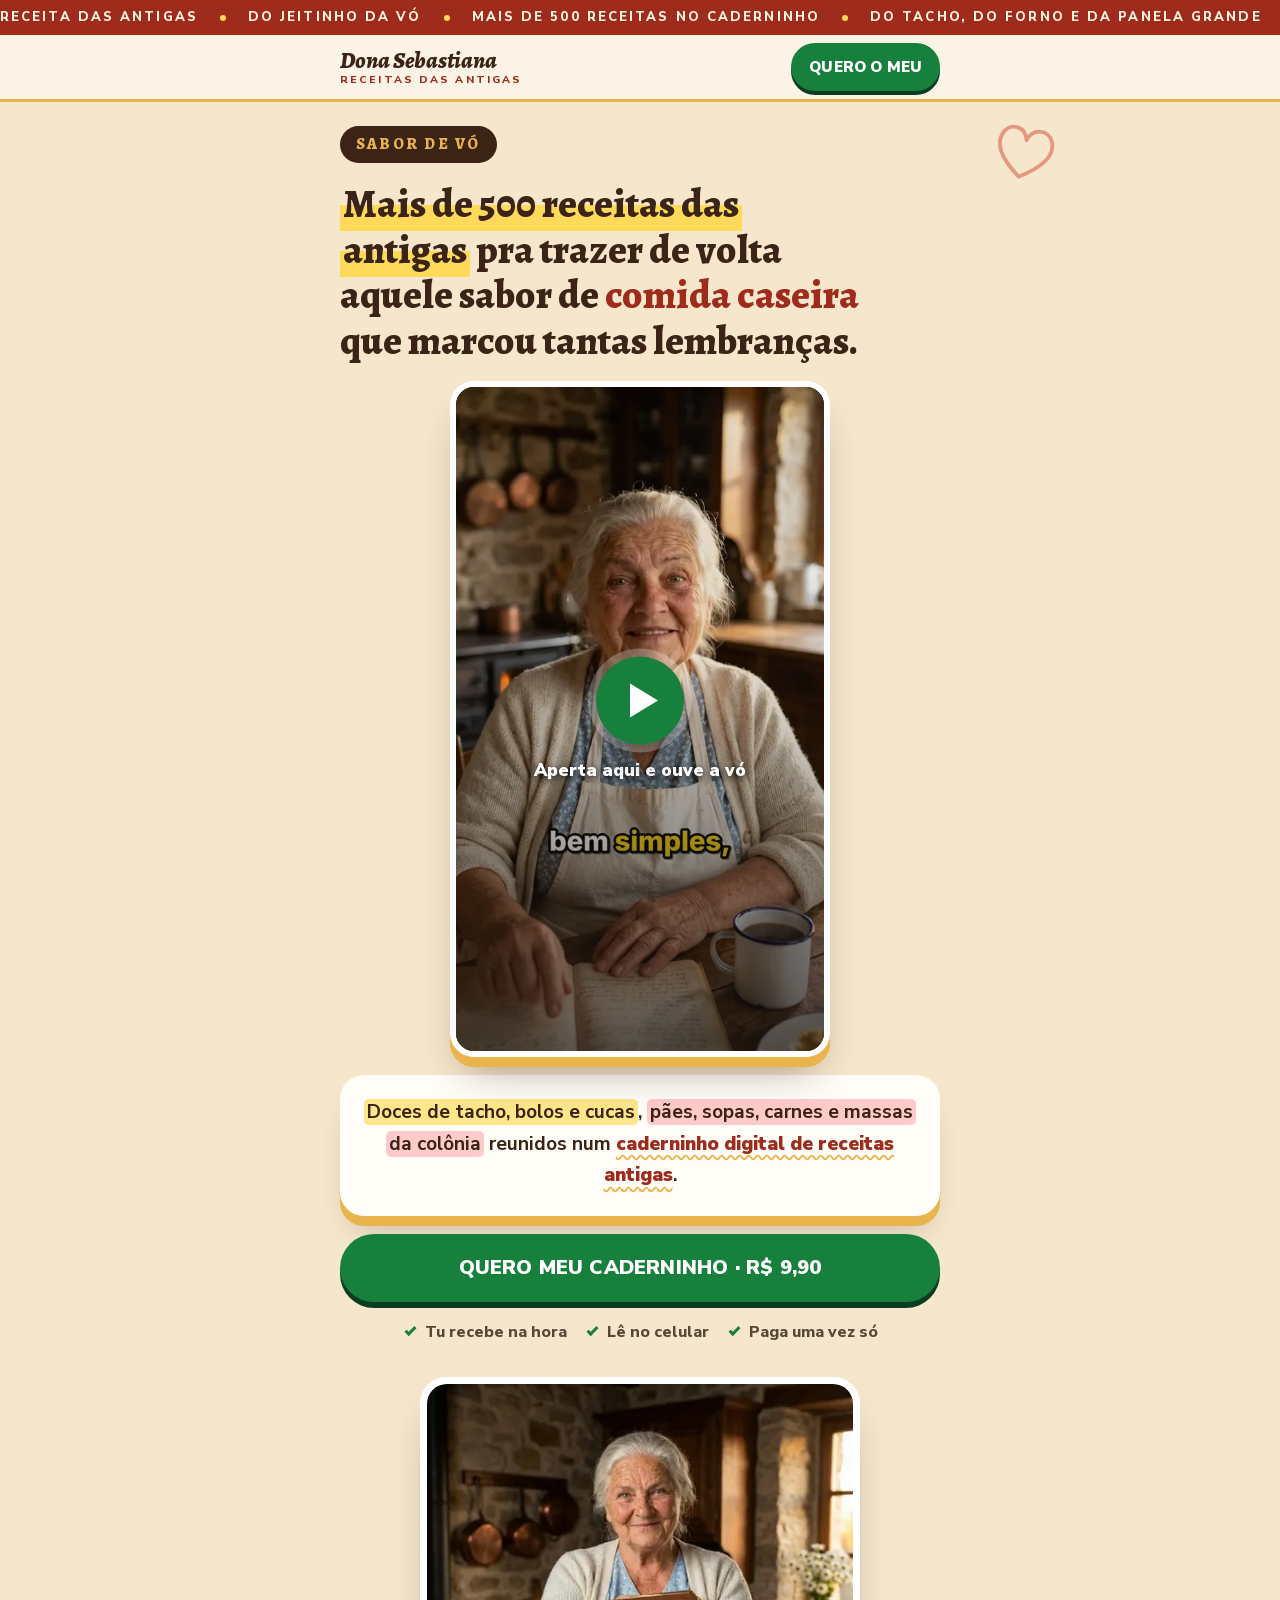
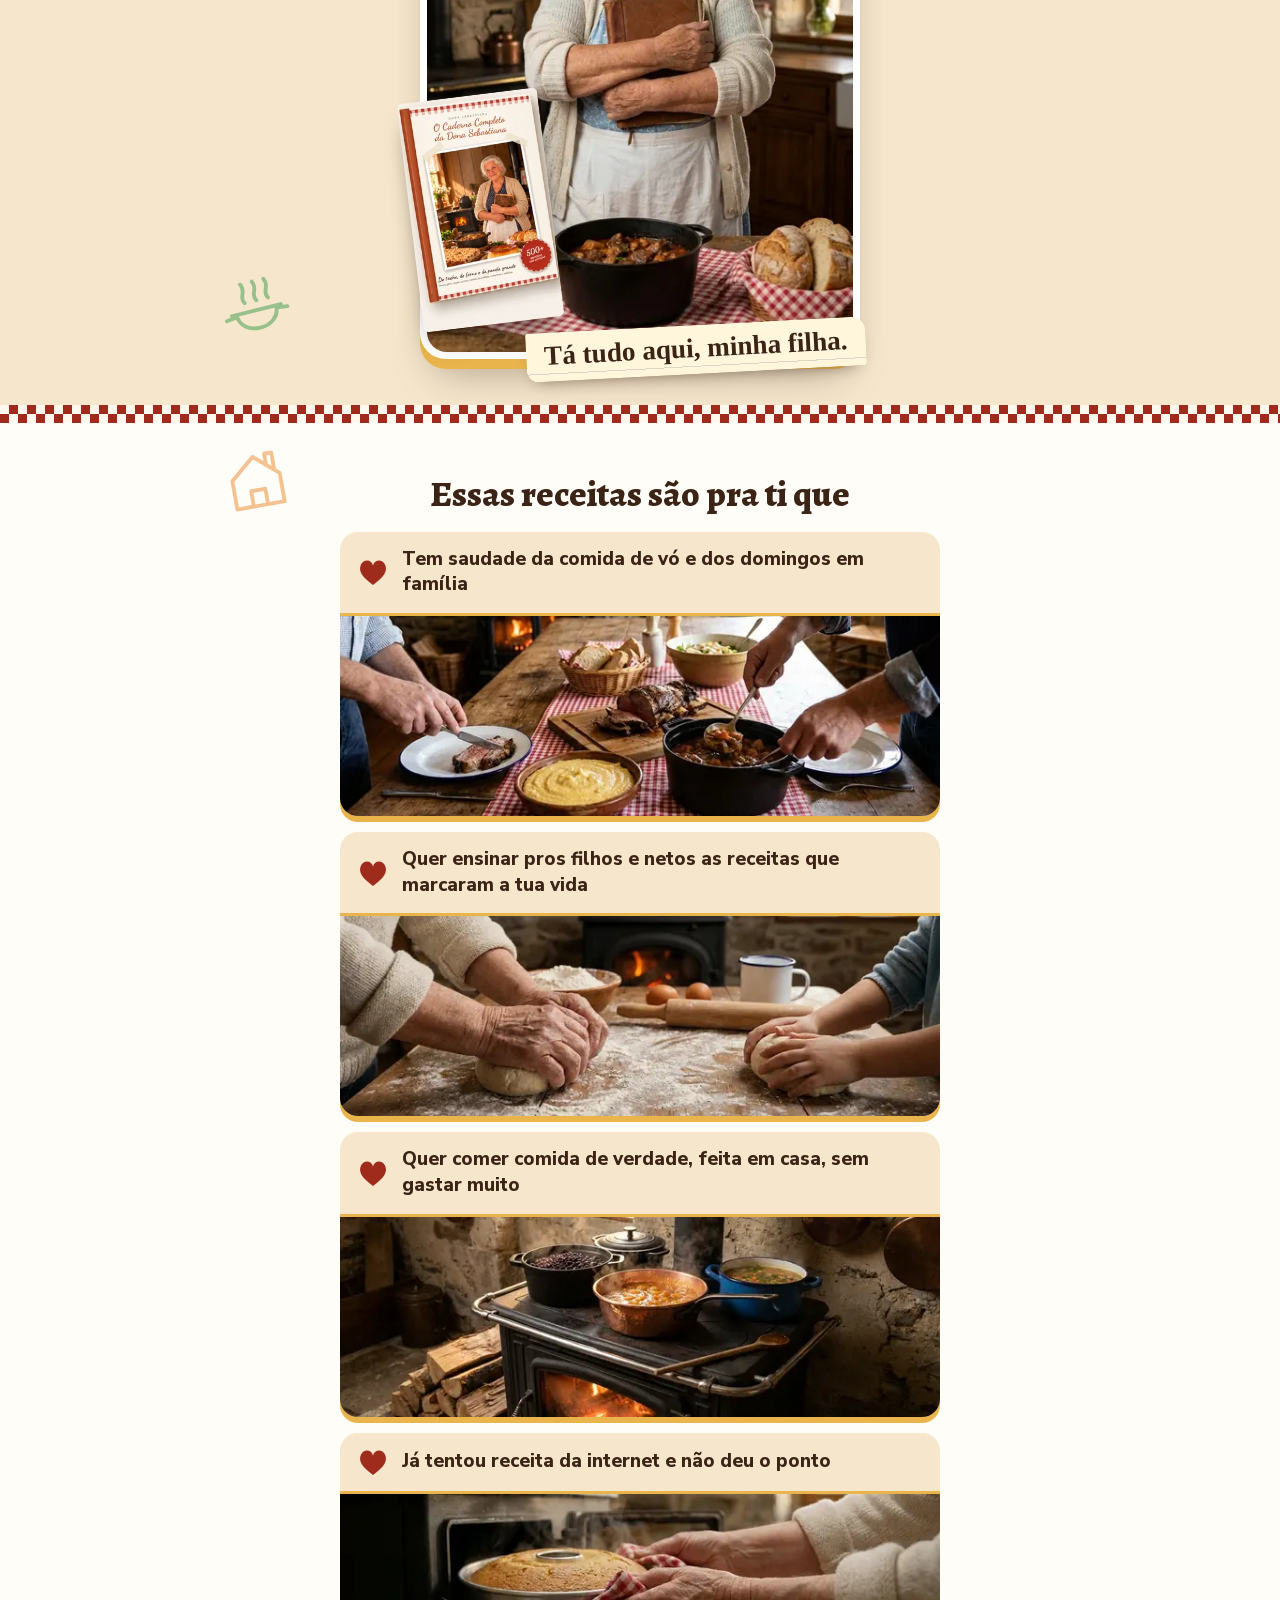
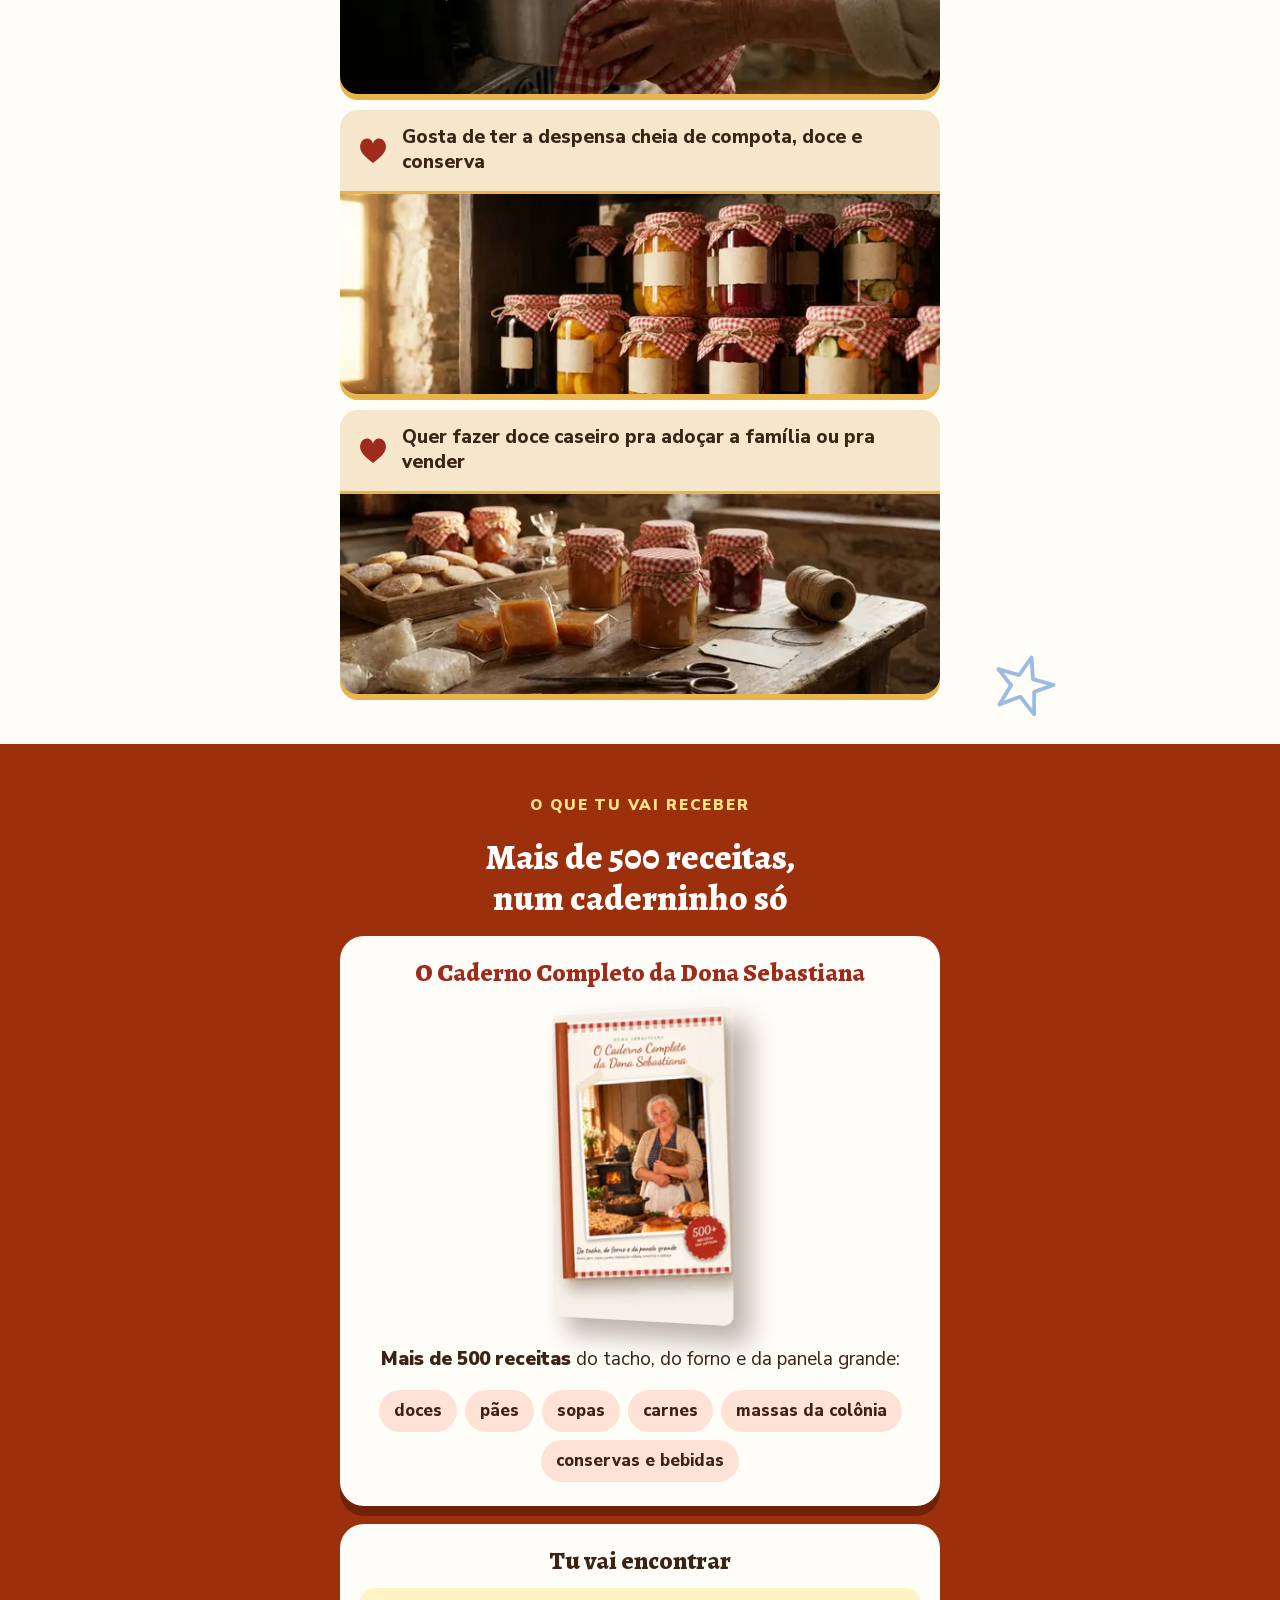
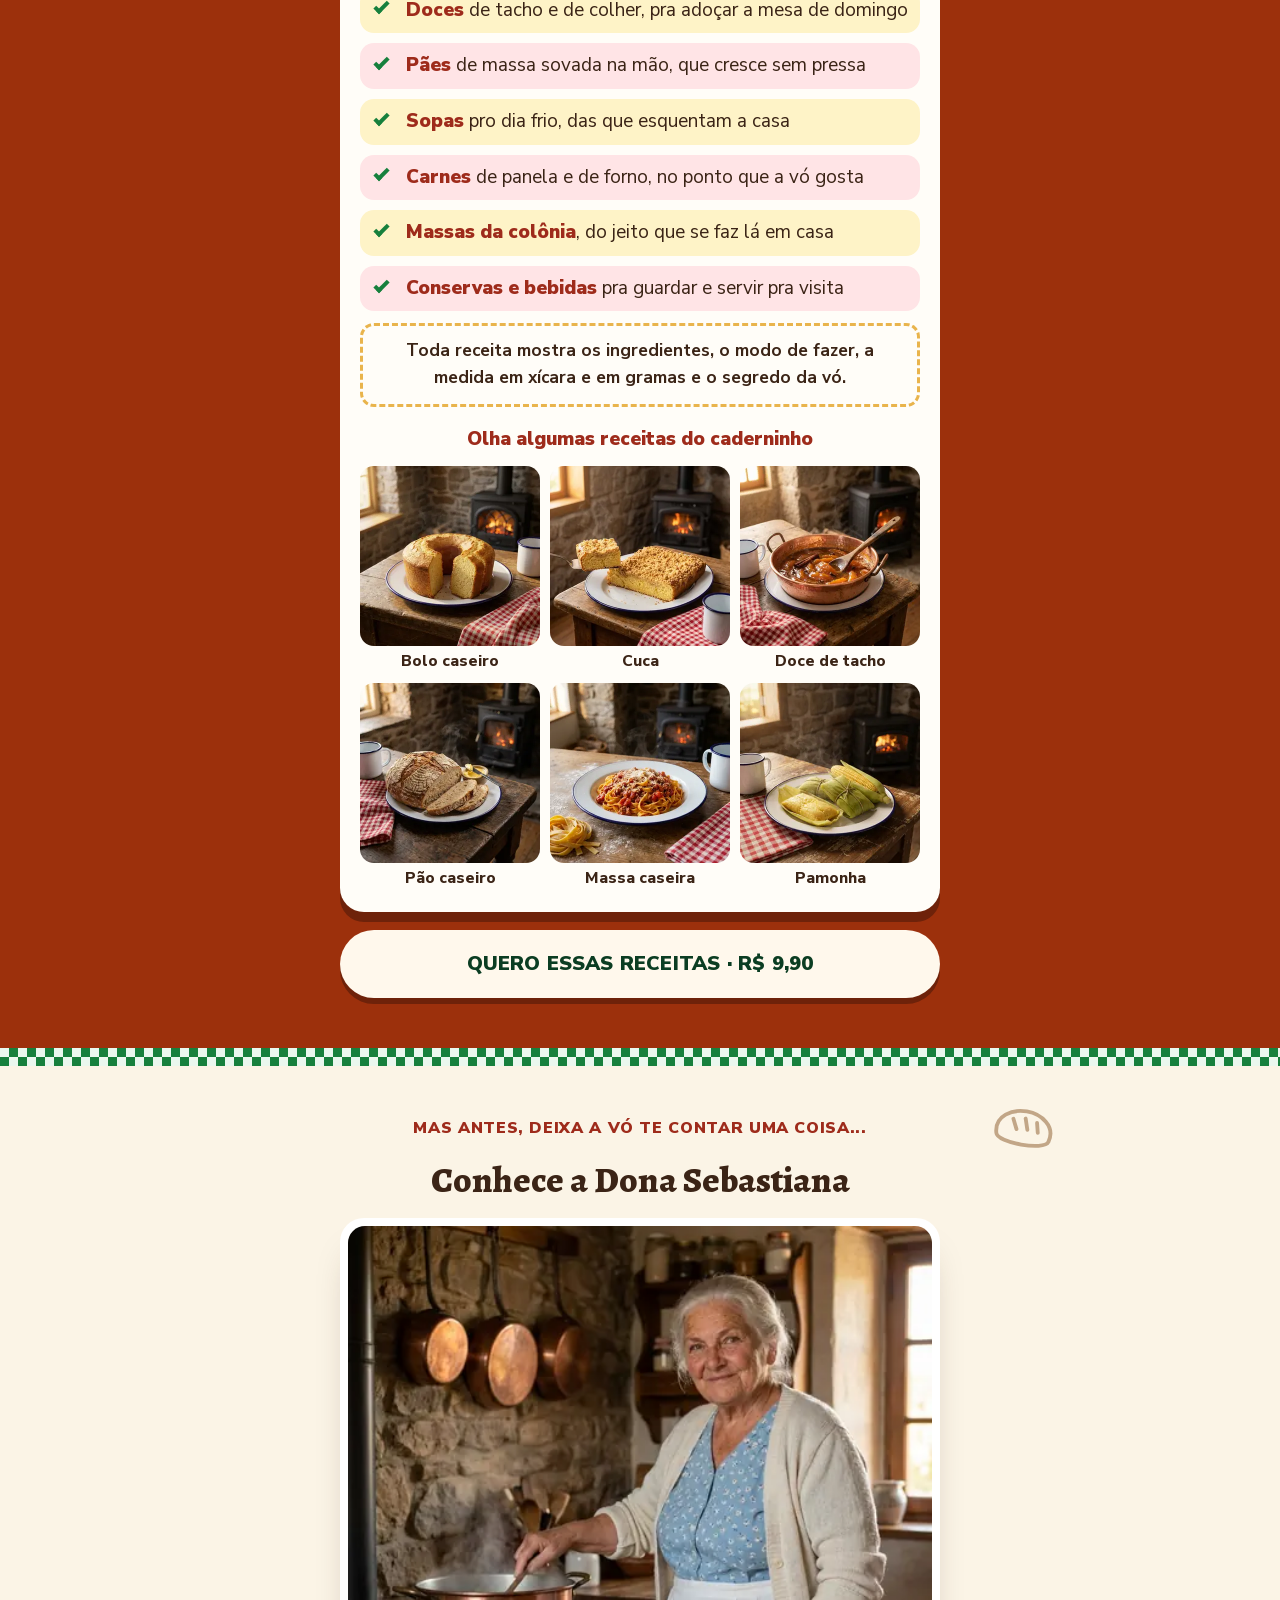
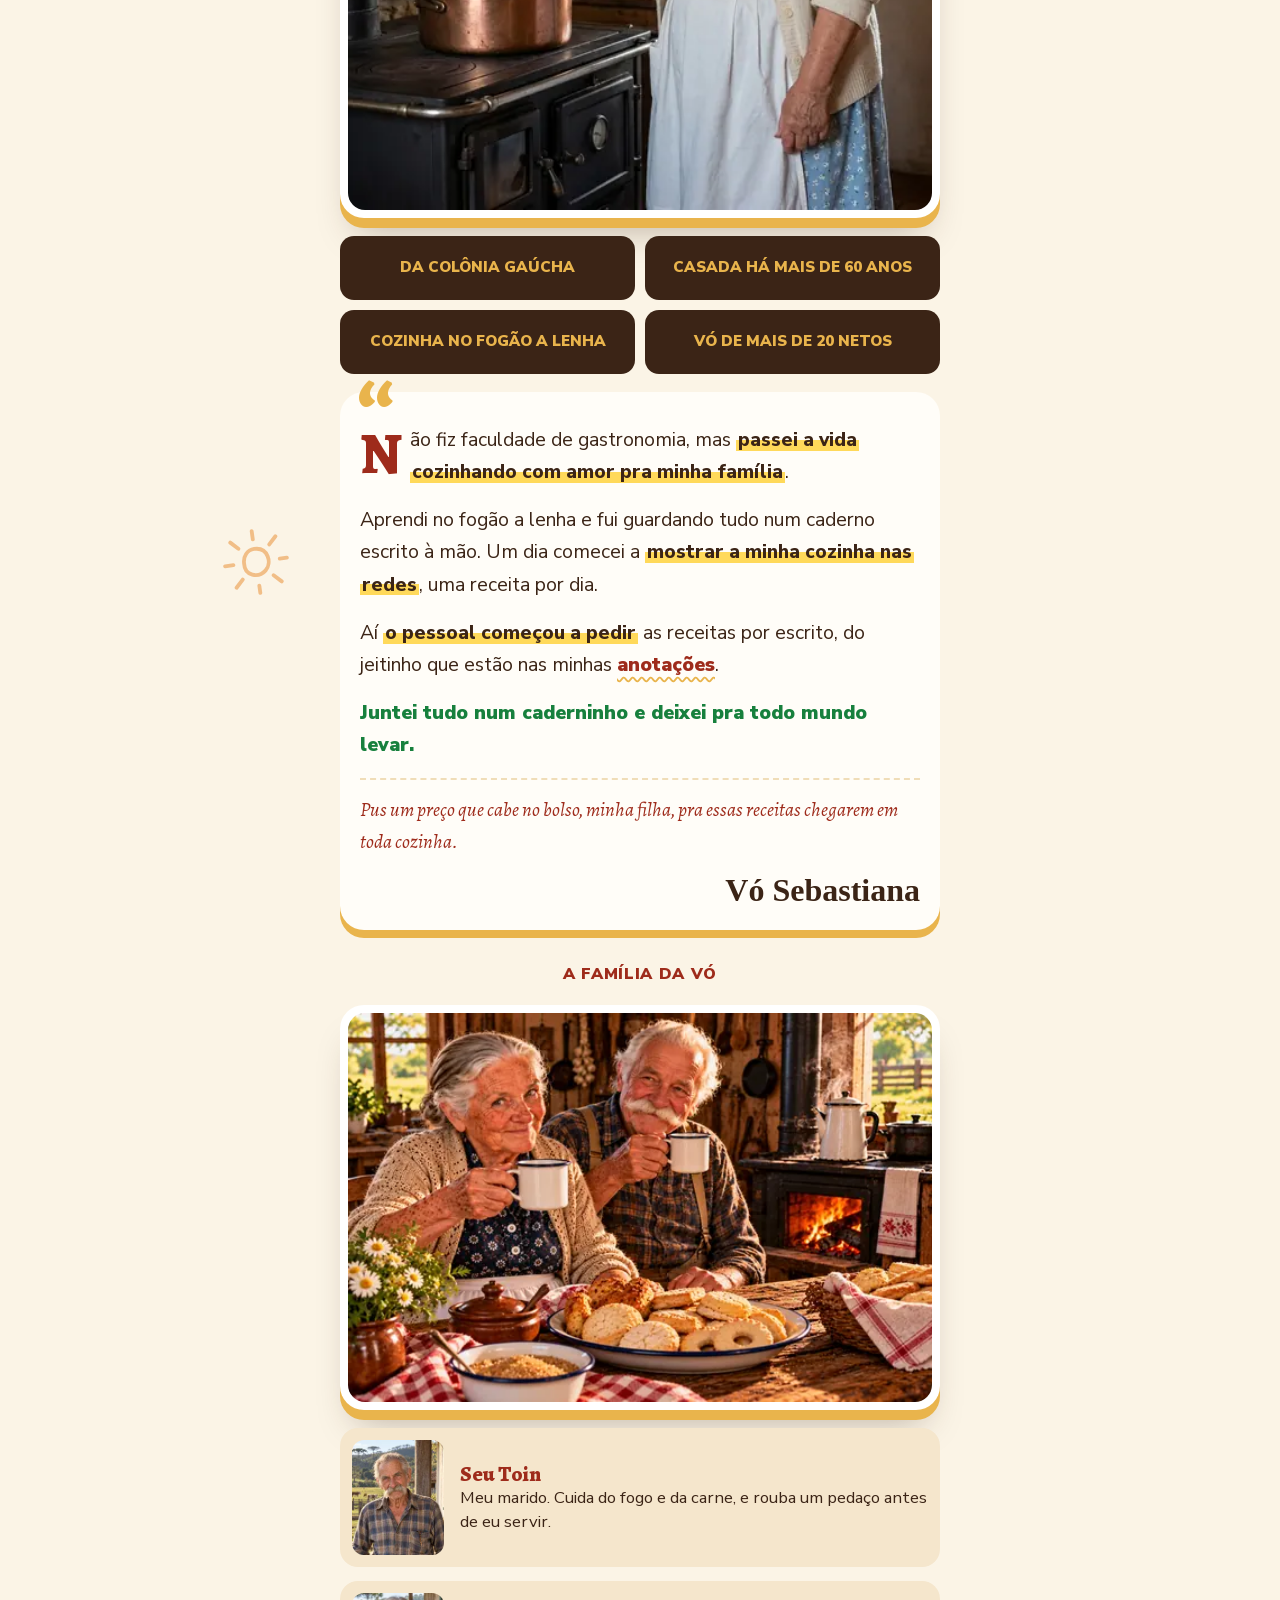
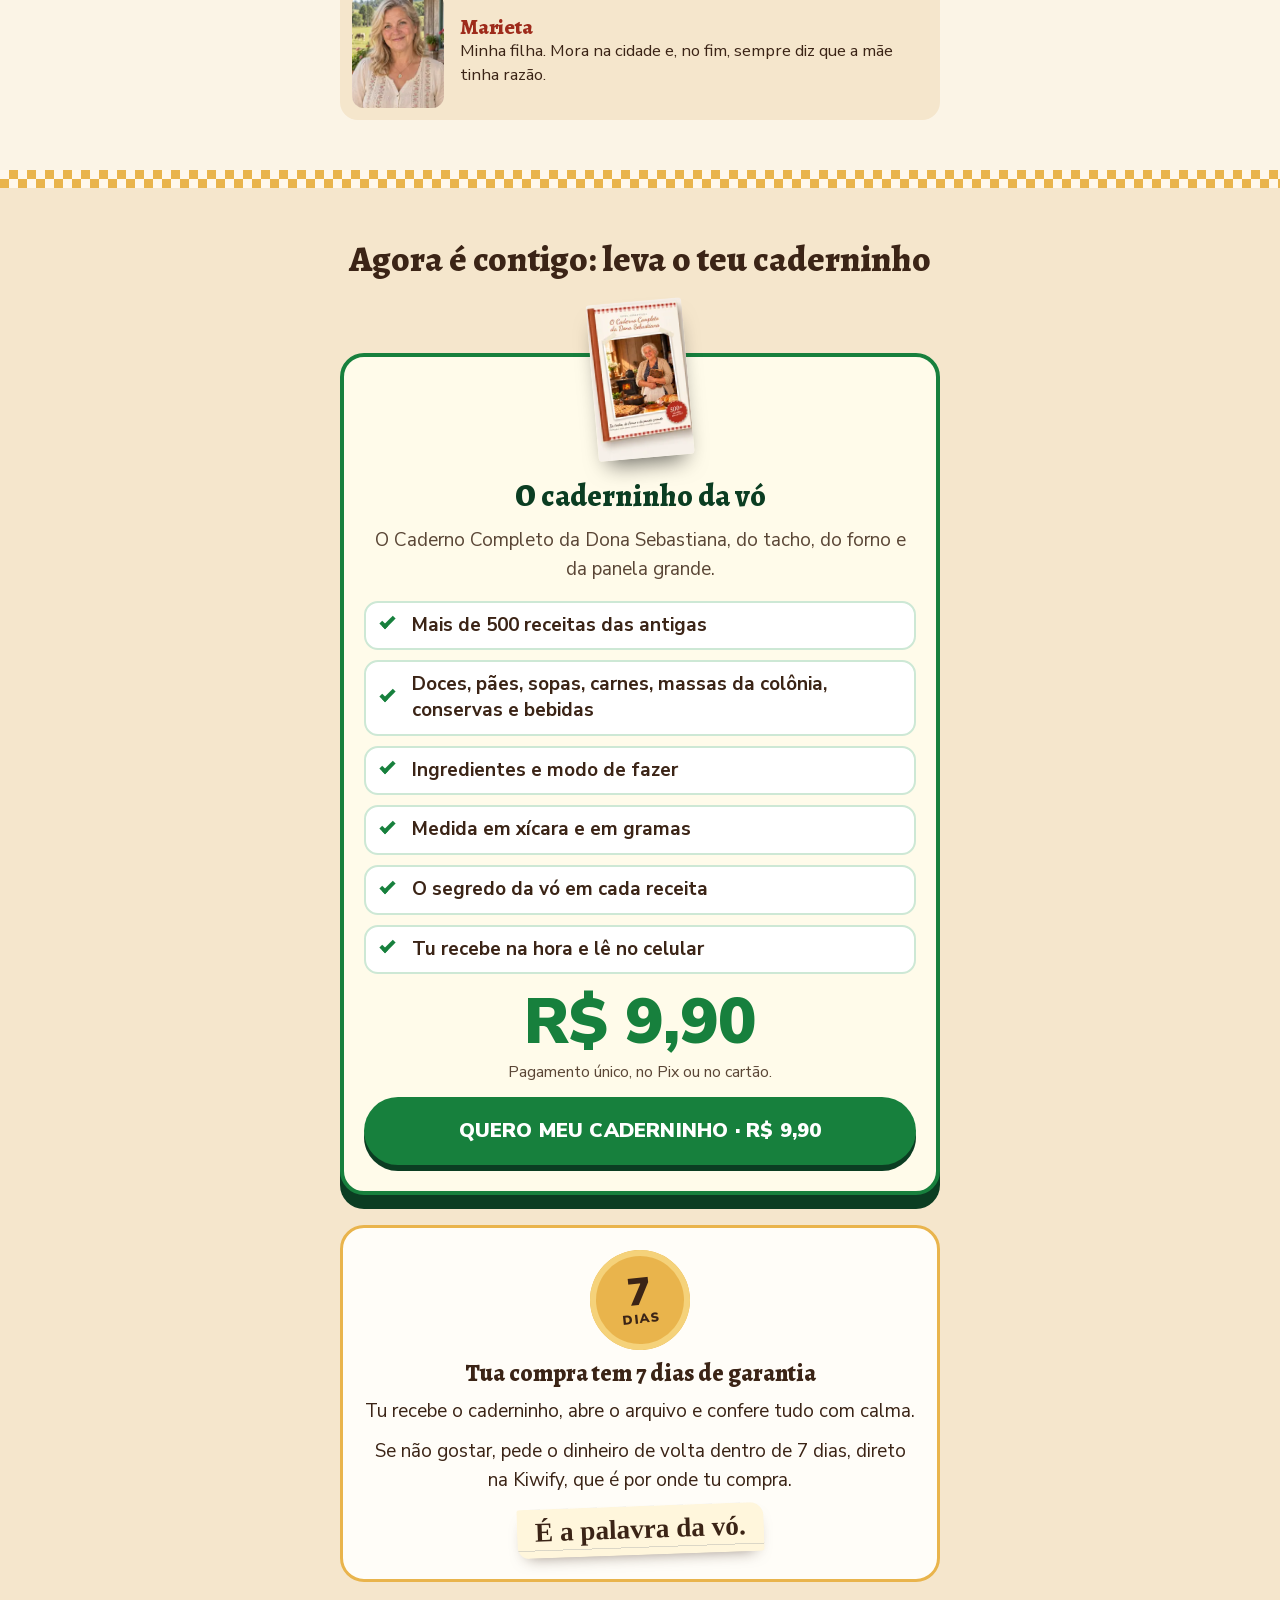
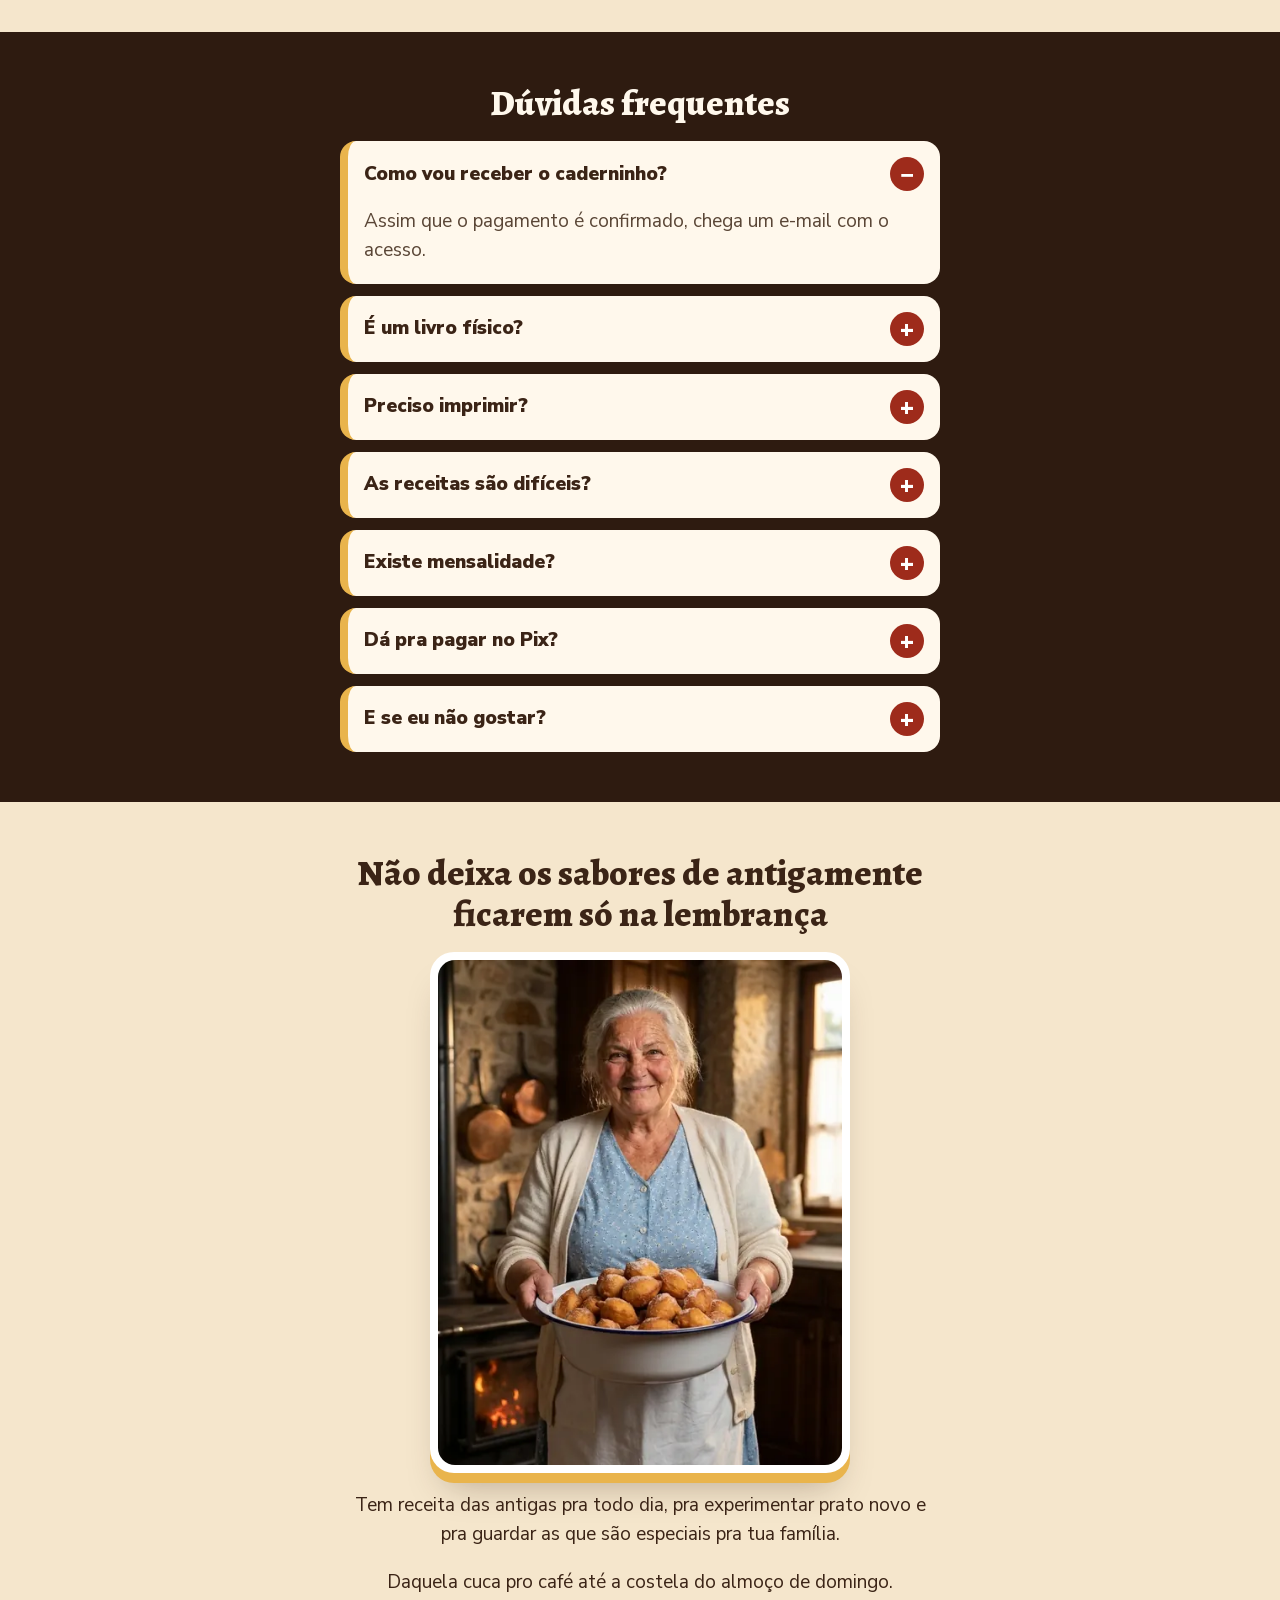
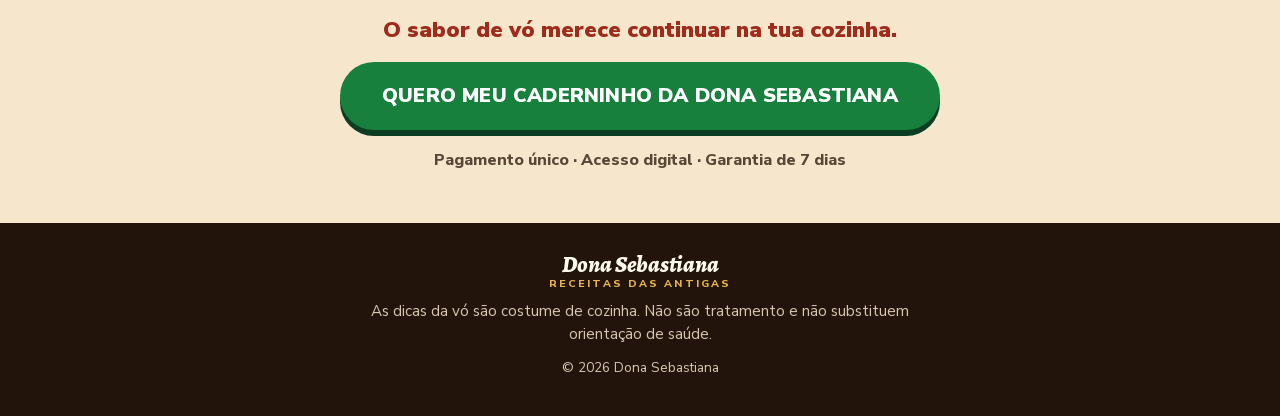
==== commit 335b0663: "Previa do video espera a capa aparecer" ====
--- a/index.html
+++ b/index.html
@@ -422,15 +422,19 @@
 }
 (function () {
 var feito = false;
+var quadro = window.requestAnimationFrame || function (f) { setTimeout(f, 16); };
 function ir() {
-if (feito) return; feito = true;
-var quadro = window.requestAnimationFrame || function (f) { setTimeout(f, 16); };
-quadro(function () { setTimeout(iniciarPrevia, 0); });
-}
+if (feito) return;
+if (document.hidden) { document.addEventListener("visibilitychange", ir); return; } // aba em segundo plano: espera aparecer
+feito = true;
+document.removeEventListener("visibilitychange", ir);
+iniciarPrevia();
+}
+function depoisDaCapa() { quadro(function () { quadro(function () { setTimeout(ir, 250); }); }); }
 var capa = filme.getAttribute("poster");
-if (capa) { var im = new Image(); im.onload = ir; im.onerror = ir; im.src = capa; }
-window.addEventListener("load", ir);
-setTimeout(ir, 3500);
+if (capa) { var im = new Image(); im.onload = depoisDaCapa; im.onerror = depoisDaCapa; im.src = capa; }
+window.addEventListener("load", function () { setTimeout(ir, 1500); });
+setTimeout(ir, 4500);
 })();
 });
 var ano = document.querySelector("[data-ano]");
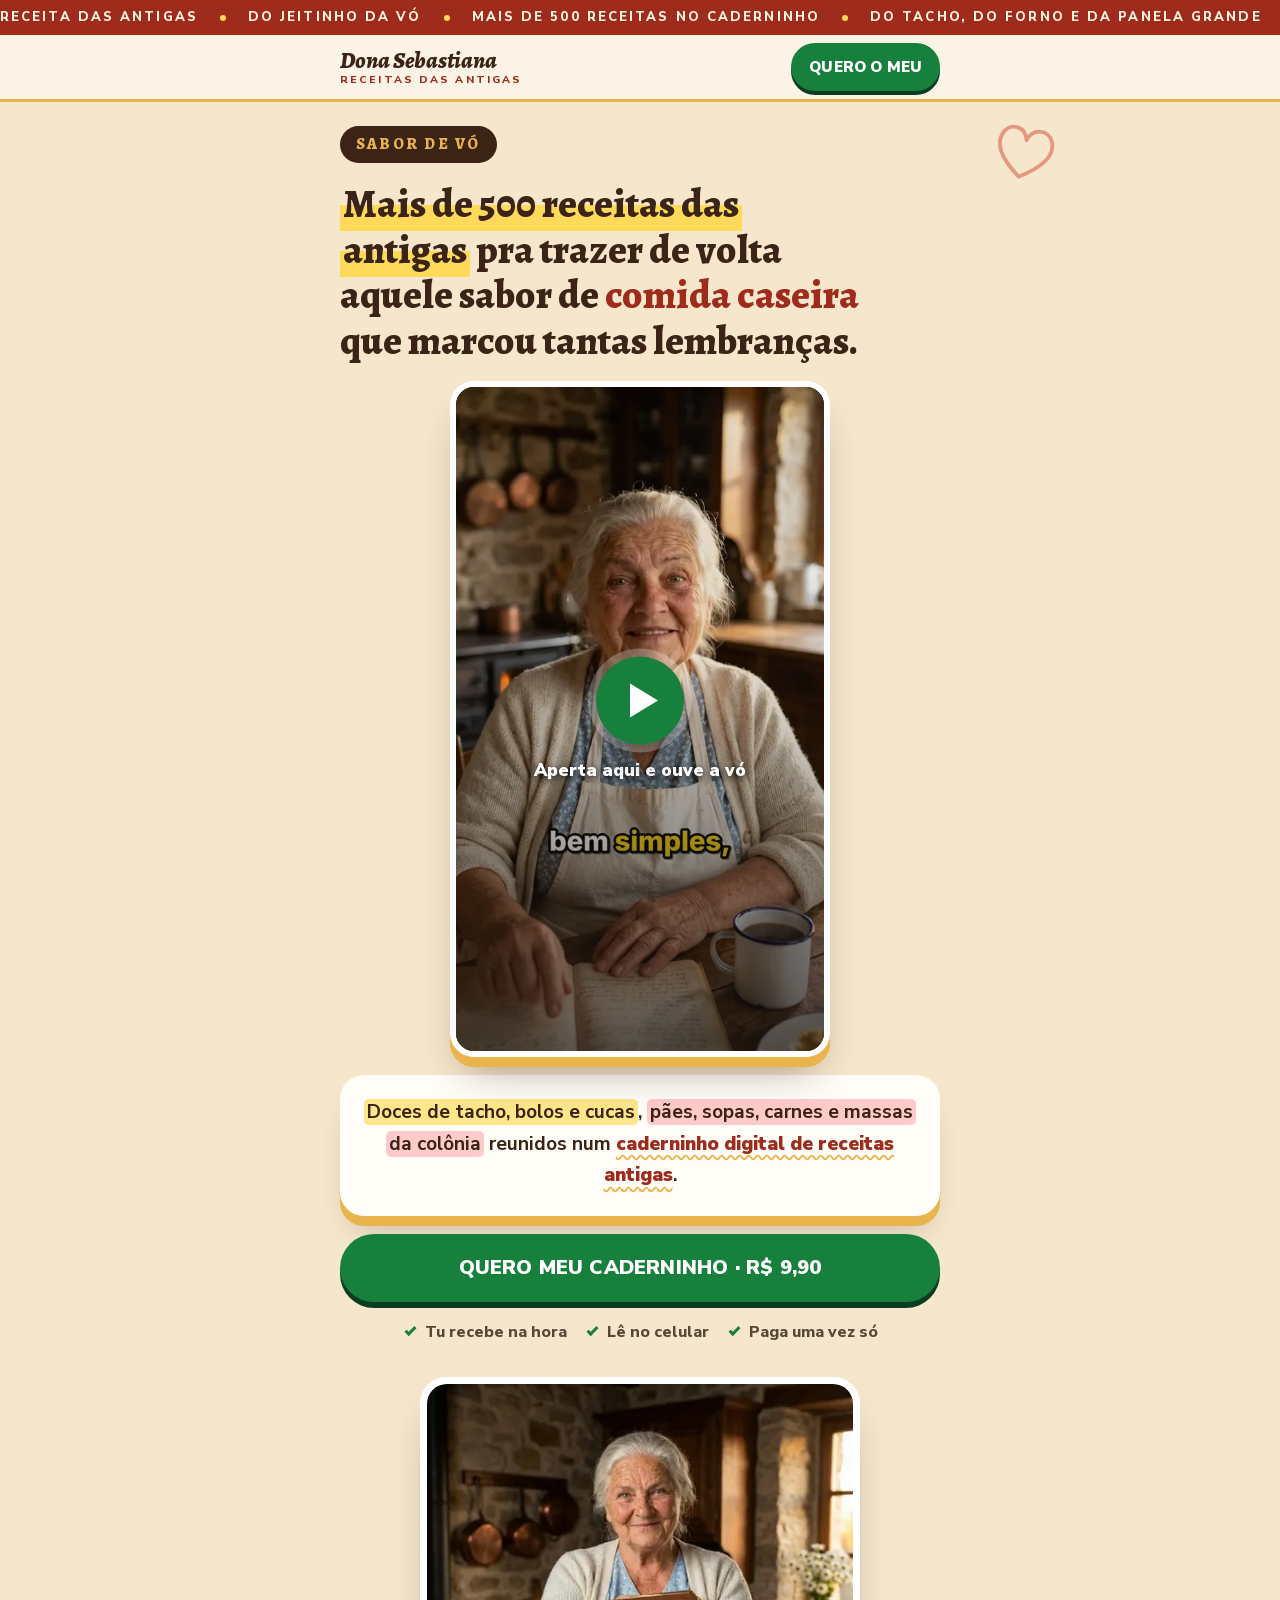
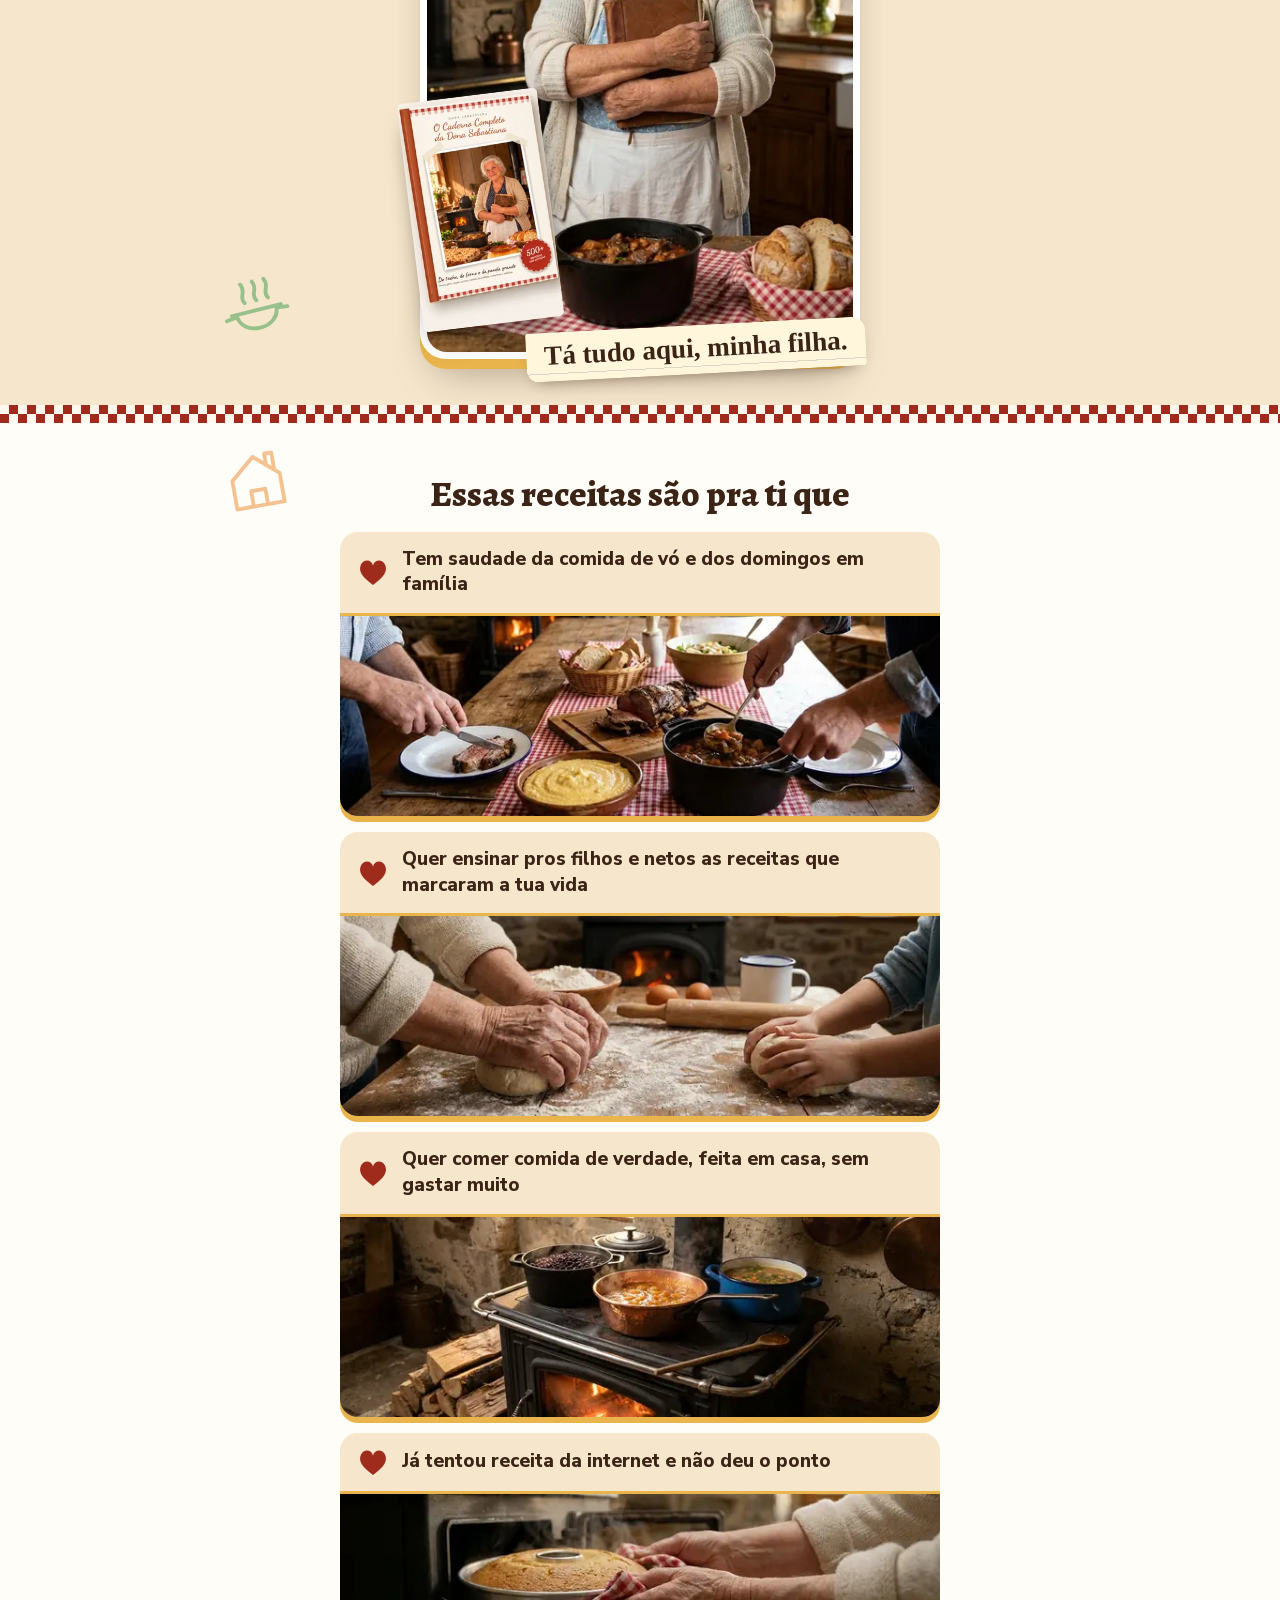
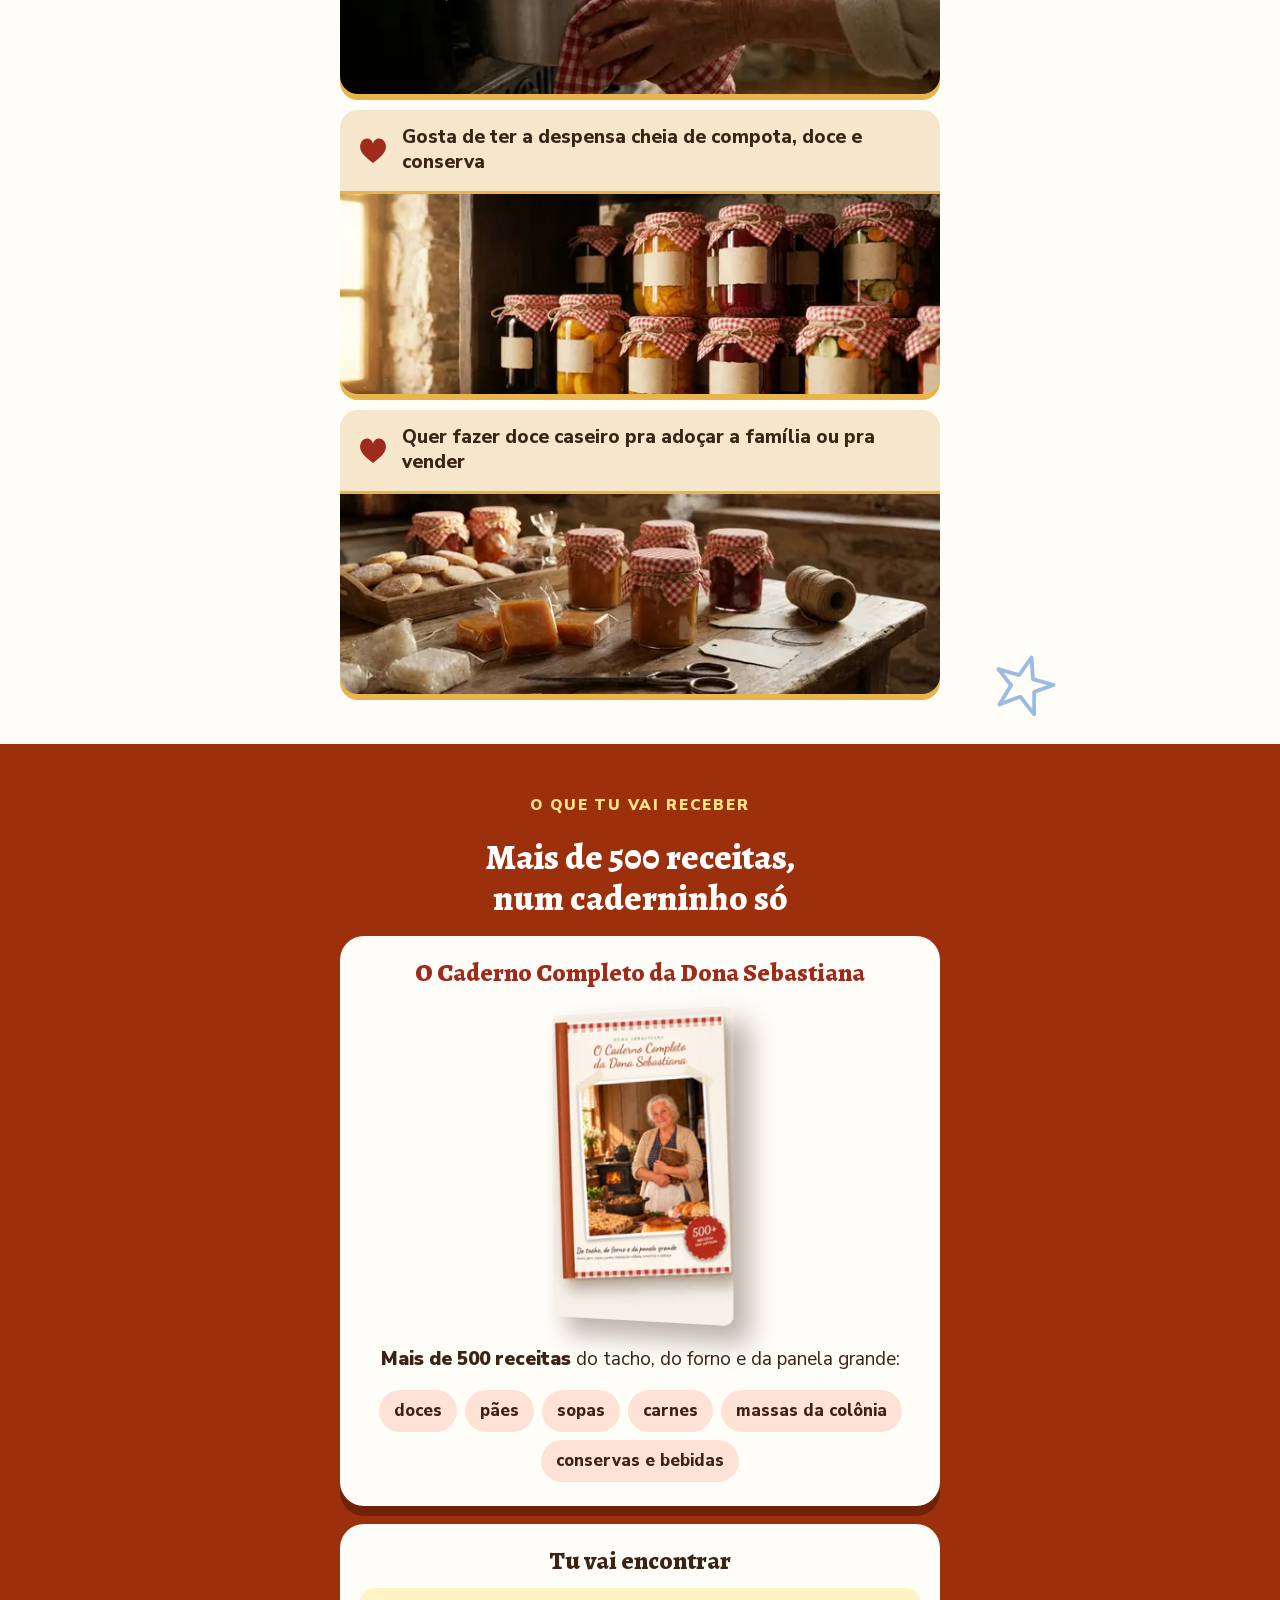
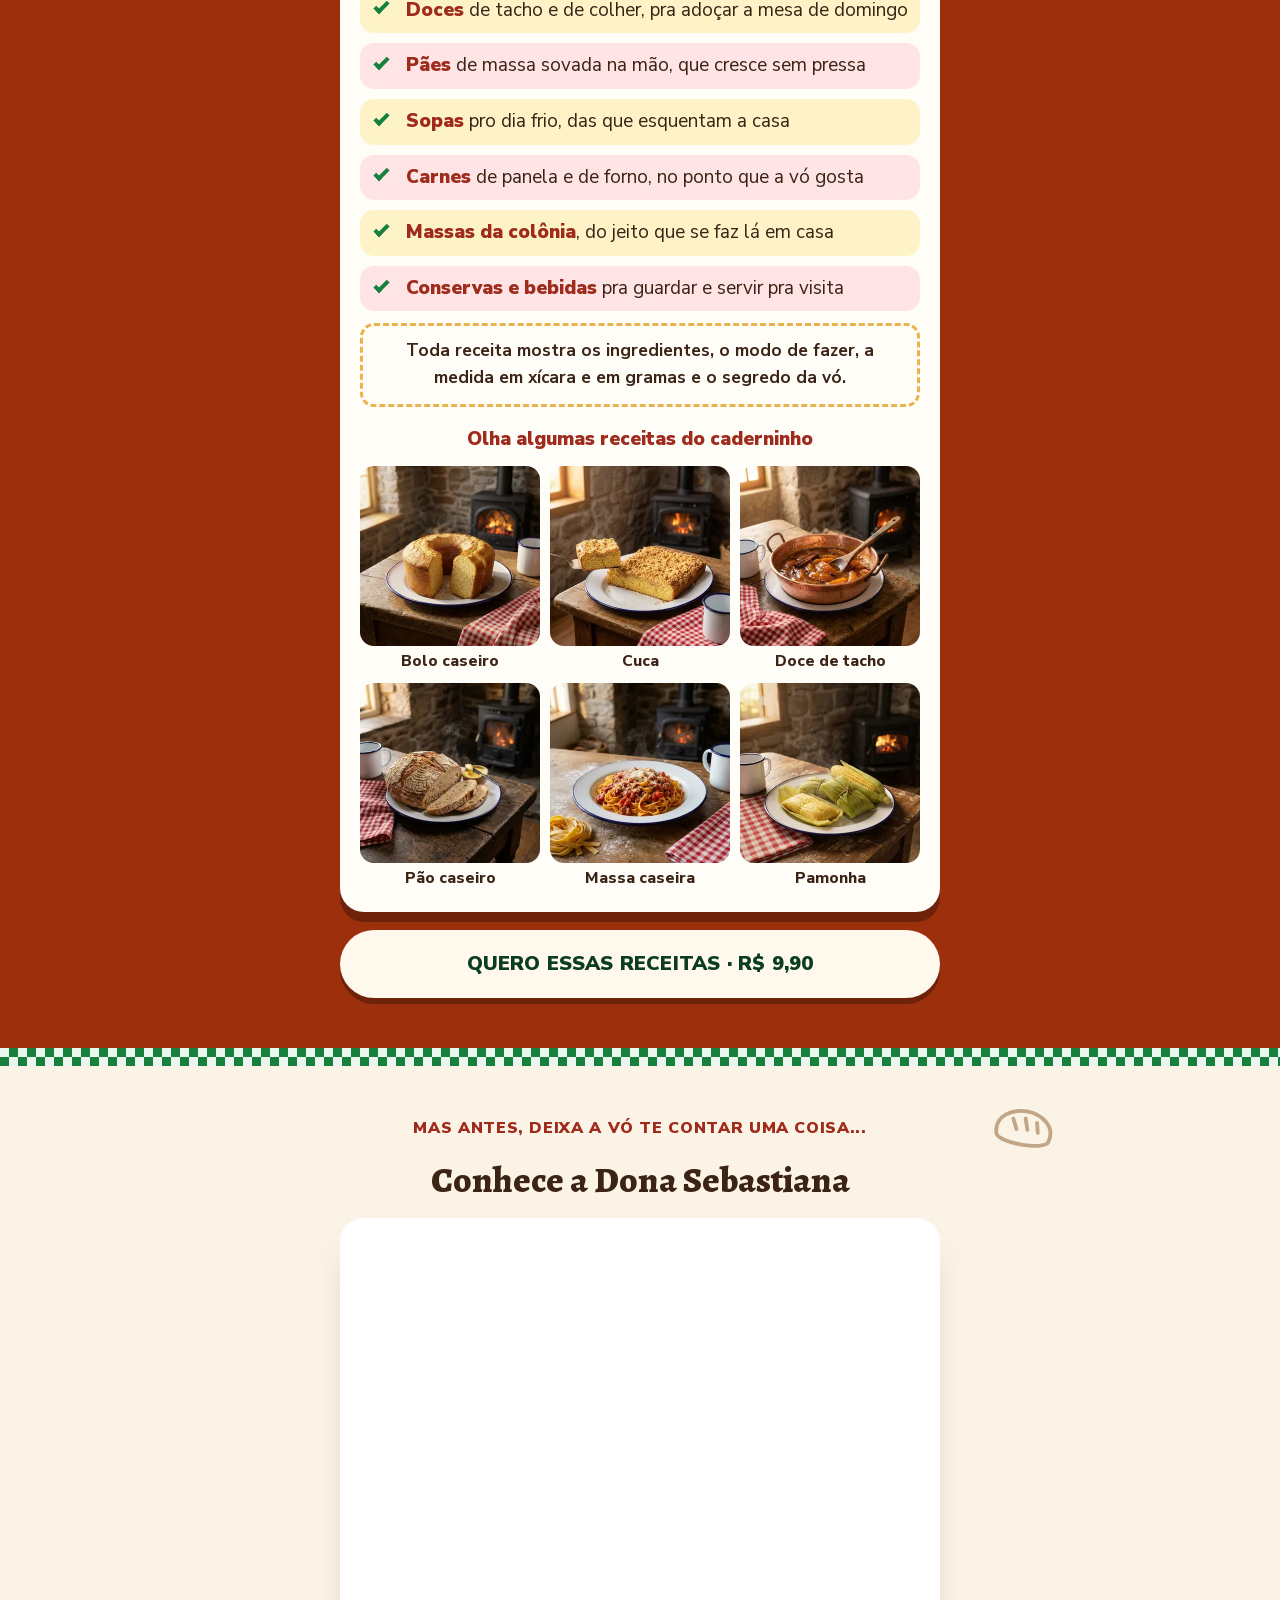
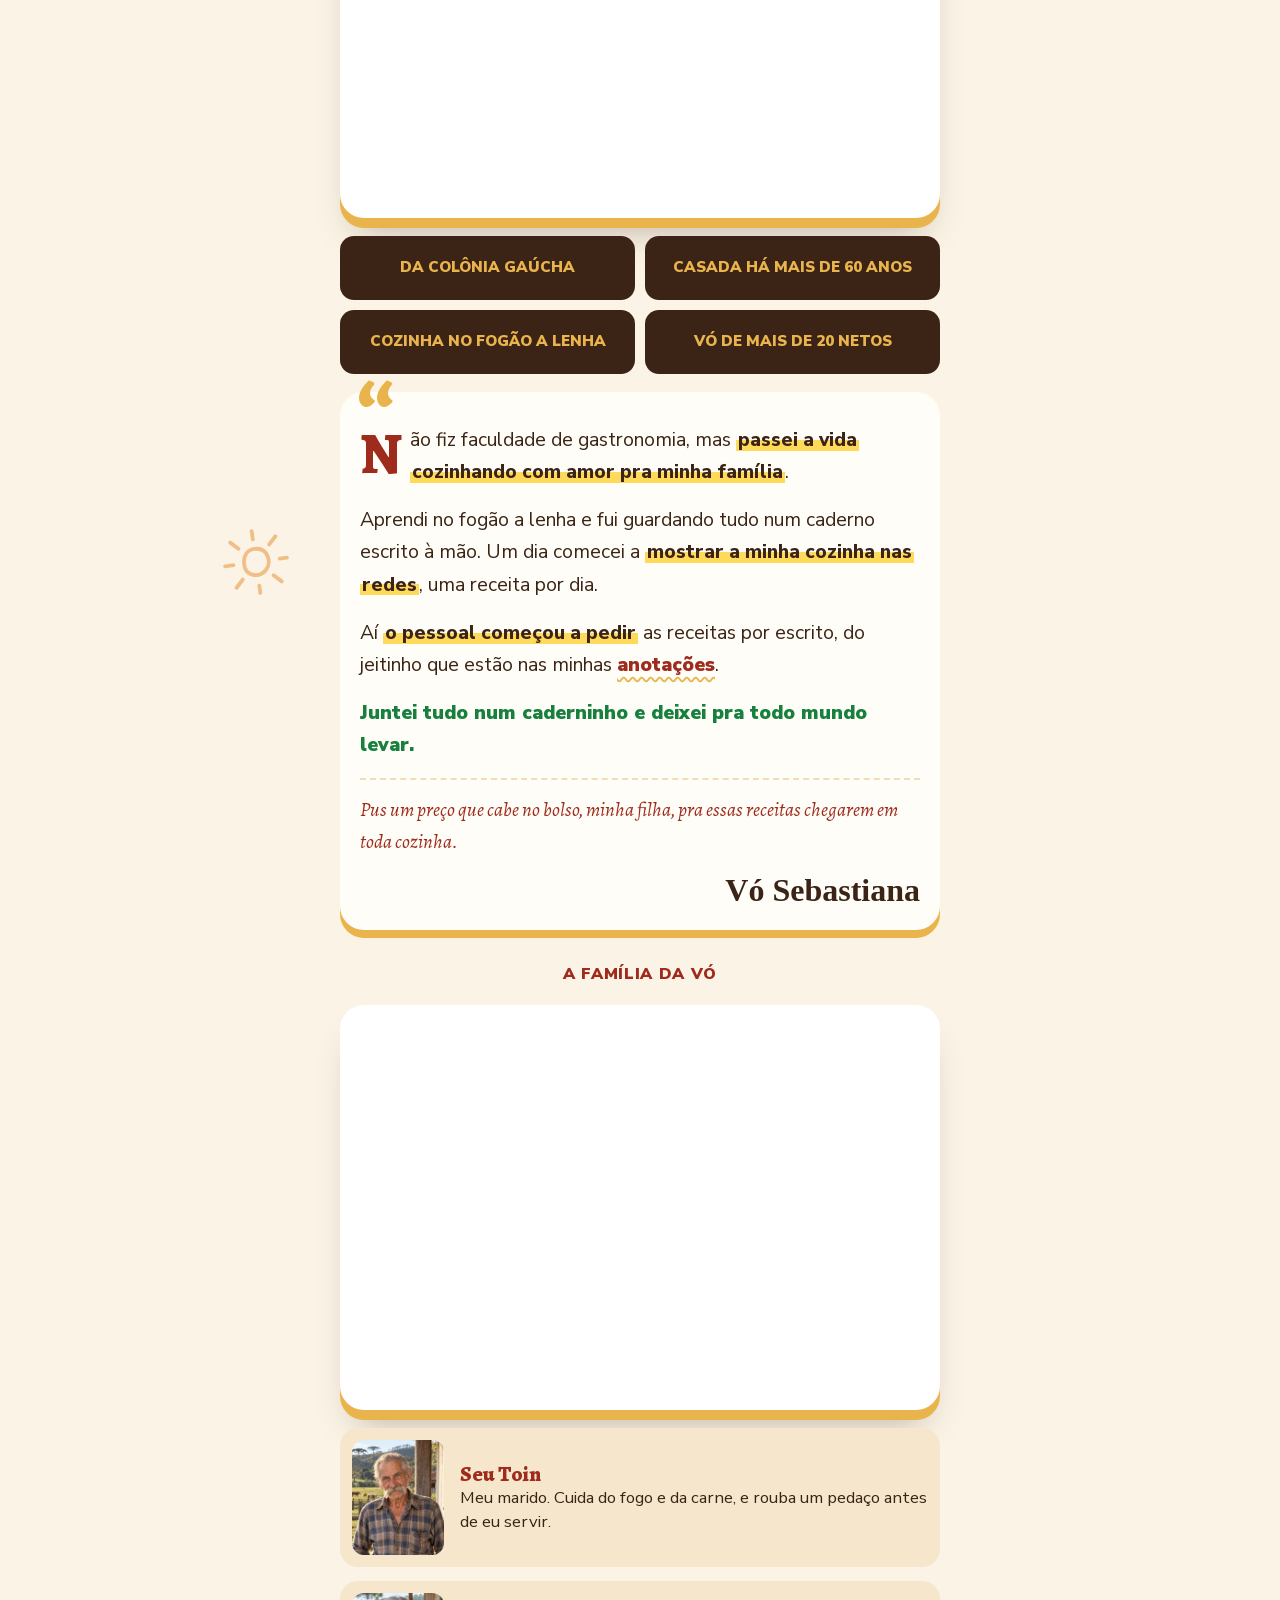
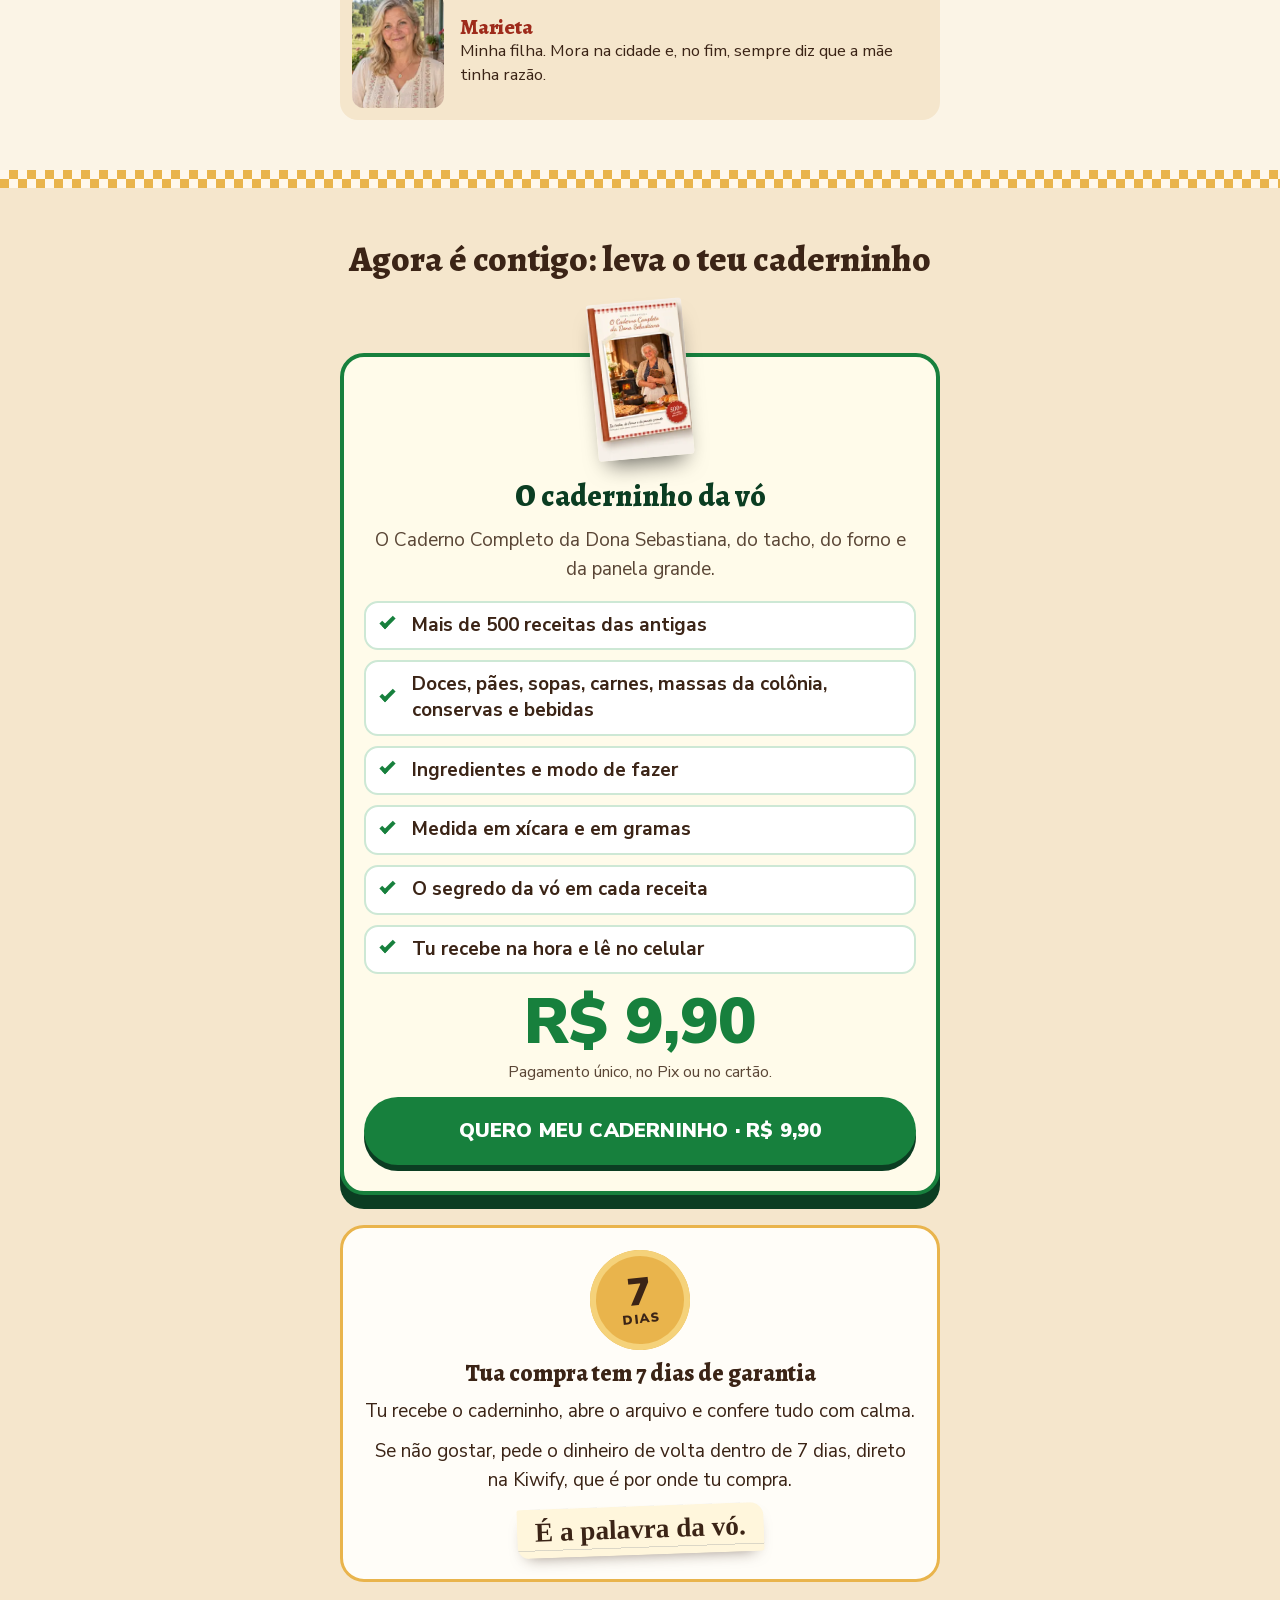
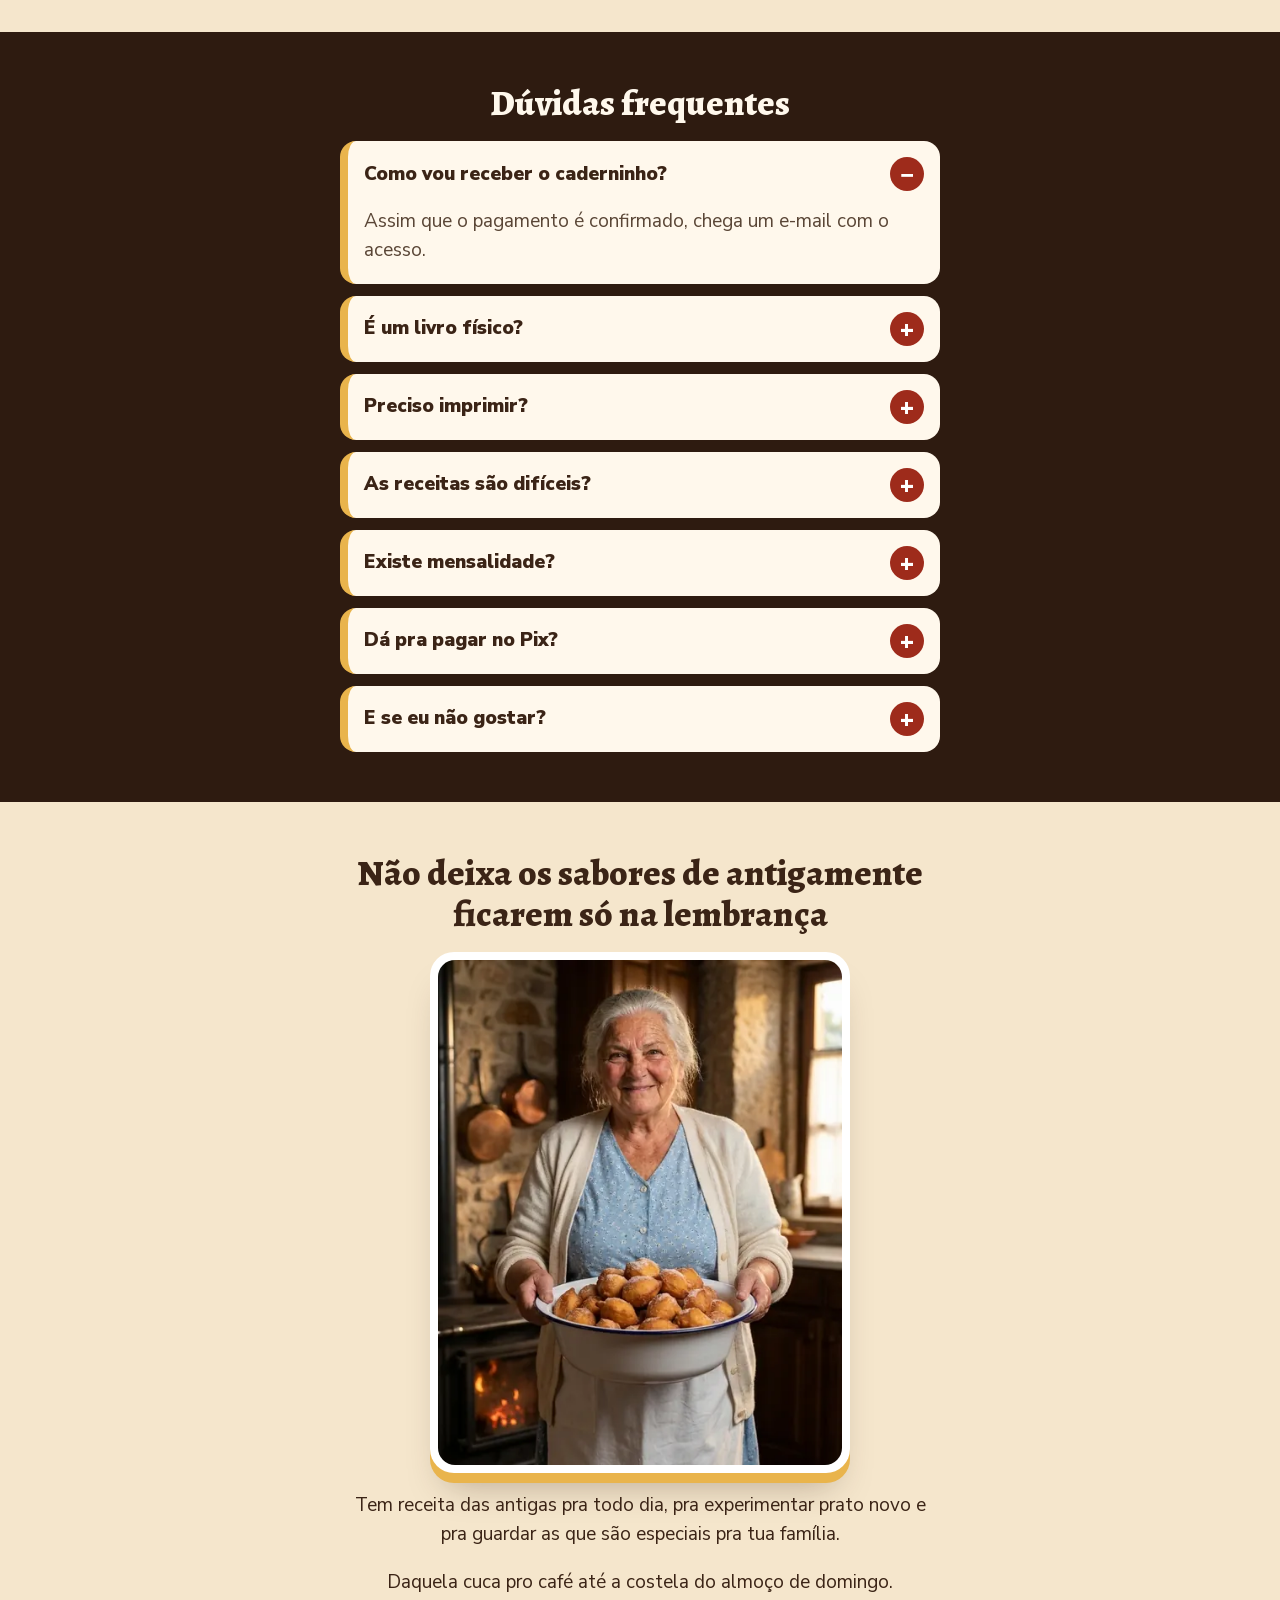
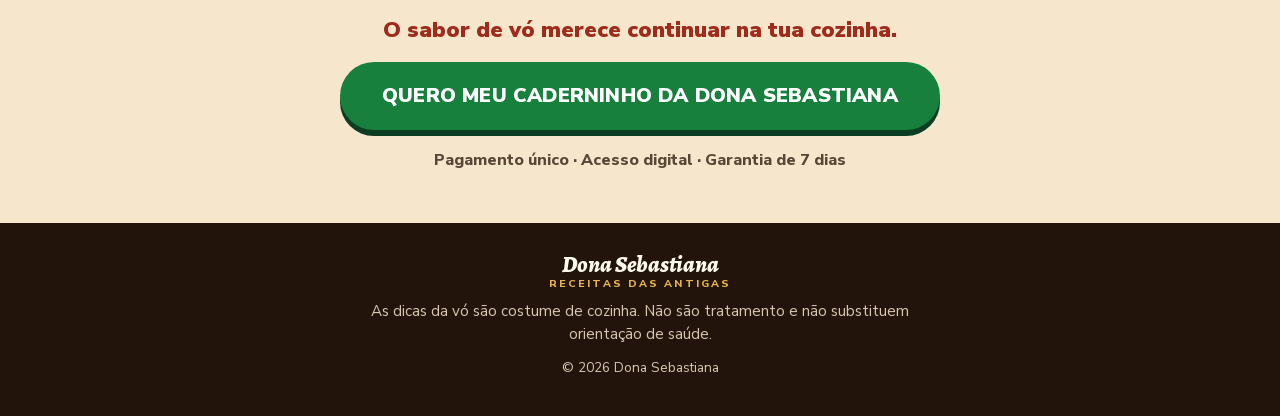
==== commit 188b701b: "Titulo sem pulo na troca de fonte e Pixel depois da primeira pintura" ====
--- a/index.html
+++ b/index.html
@@ -1,345 +1,362 @@
-<!doctype html>
-<html lang="pt-BR">
-<head>
-  <meta charset="utf-8">
-  <meta name="viewport" content="width=device-width, initial-scale=1, viewport-fit=cover">
-  <title>Dona Sebastiana · O caderninho da vó, com mais de 500 receitas das antigas</title>
-  <meta name="description" content="O caderninho da Dona Sebastiana: mais de 500 receitas das antigas, do tacho, do forno e da panela grande. Tu recebe na hora e lê no celular.">
-  <meta name="theme-color" content="#9E2B1B">
-  <link rel="canonical" href="https://adonasebastiana.com.br/">
-  <meta property="og:url" content="https://adonasebastiana.com.br/">
-  <meta property="og:type" content="website">
-  <meta property="og:locale" content="pt_BR">
-  <meta property="og:title" content="Dona Sebastiana · O caderninho da vó, com mais de 500 receitas das antigas">
-  <meta property="og:description" content="Mais de 500 receitas das antigas, do tacho, do forno e da panela grande.">
-  <meta property="og:image" content="https://adonasebastiana.com.br/assets/og.jpg">
-  <link rel="icon" href="assets/favicon.png" type="image/png">
-  <link rel="apple-touch-icon" href="assets/apple-touch-icon.png">
-  <link rel="preload" href="assets/video/capa-vsl.webp" as="image" fetchpriority="high">
-  <link rel="preload" href="fonts/nunito-sans-pt.woff2" as="font" type="font/woff2" crossorigin>
-  <link rel="preload" href="fonts/alegreya-800.woff2" as="font" type="font/woff2" crossorigin>
-  <!-- O visual vem de estilo.css e a lógica de logica.js. Os dois são colados aqui dentro por _bastidores\montar.cjs:
-       para mudar, edite aqueles arquivos e rode o montar. O texto e as imagens se editam direto neste arquivo. -->
-  <style id="estilo">@font-face{font-family: "Alegreya";font-weight: 800;font-style: normal;font-display: swap;src: url(fonts/alegreya-800.woff2) format("woff2")}@font-face{font-family: "Alegreya";font-weight: 400 900;font-style: italic;font-display: swap;src: url(fonts/alegreya-italico-pt.woff2) format("woff2")}@font-face{font-family: "Nunito Sans";font-weight: 400 900;font-style: normal;font-display: swap;src: url(fonts/nunito-sans-pt.woff2) format("woff2")}:root{color-scheme: only light;--papel: #FBF4E6;--creme: #F5E6CC;--branco: #FFFDF8;--tinta: #3B2416;--tinta-suave: #5A4636;--xadrez: #9E2B1B;--ouro: #E9B44C;--marca-texto: #FFD95A;--verde: #17803D;--verde-escuro: #0B3D22;--brasa: #9C300C;--madeira: #2E1B10;--marinho: #1F3358;--f-titulo: "Alegreya", Georgia, "Times New Roman", serif;--f-texto: "Nunito Sans", system-ui, -apple-system, "Segoe UI", Roboto, sans-serif;--f-mao: "Caveat", "Segoe Script", cursive;--margem: 18px;--coluna: 600px}*, *::before, *::after{box-sizing: border-box}html{-webkit-text-size-adjust: 100%;scroll-padding-top: 80px;background: var(--papel)}@media (prefers-reduced-motion: no-preference){html{scroll-behavior: smooth}}body{margin: 0;overflow-x: hidden;overflow-x: clip;background: var(--papel);color: var(--tinta);font-family: var(--f-texto);font-size: 1.1875rem;line-height: 1.55;-webkit-font-smoothing: antialiased}h1, h2, h3, p, ul, figure{margin: 0}ul{padding: 0;list-style: none}img{display: block;max-width: 100%;height: auto}a{color: var(--xadrez);text-underline-offset: 4px}strong{font-weight: 900}[hidden]{display: none !important}:focus-visible{outline: 3px solid var(--marinho);outline-offset: 3px;border-radius: 8px}h1, h2, h3{font-family: var(--f-titulo);font-weight: 800;line-height: 1.14;text-wrap: balance}h1{font-size: clamp(1.75rem, 1.1rem + 3.4vw, 2.5rem)}h2{font-size: clamp(1.75rem, 1.3rem + 2.2vw, 2.25rem);text-align: center}h3{font-size: 1.6rem}.caixa{width: 100%;max-width: calc(var(--coluna) + 2 * var(--margem));margin-inline: auto;padding-inline: var(--margem);display: grid;gap: 18px;justify-items: stretch}.pular{position: absolute;left: 12px;top: -80px;z-index: 100;padding: 12px 16px;background: var(--tinta);color: #fff;border-radius: 8px}.pular:focus{top: 12px}.faixa{overflow: hidden;background: var(--xadrez);color: #FFF2DF;font-size: .82rem;font-weight: 800;letter-spacing: .16em;text-transform: uppercase;line-height: 1}.faixa__trilho{display: flex;width: max-content;padding-block: 11px;animation: correr 46s linear infinite}.faixa__trilho span{display: inline-flex;align-items: center;white-space: nowrap}.faixa__trilho span::after{content: "";width: 6px;height: 6px;margin-inline: 22px;border-radius: 50%;background: var(--marca-texto)}@keyframes correr{to{transform: translateX(-50%)}}.xadrez{height: 18px;background: repeating-conic-gradient(var(--xadrez) 0 25%, #FFF8EC 0 50%) 0 0 / 18px 18px}.xadrez--verde{background: repeating-conic-gradient(var(--verde) 0 25%, #EAF7EE 0 50%) 0 0 / 18px 18px}.xadrez--ouro{background: repeating-conic-gradient(var(--ouro) 0 25%, #FFF8EC 0 50%) 0 0 / 18px 18px}.topo{position: sticky;top: 0;z-index: 30;background: rgba(251, 244, 230, .97);border-bottom: 3px solid var(--ouro)}.topo__in{display: flex;align-items: center;justify-content: space-between;gap: 14px;min-height: 64px}.marca{display: grid;line-height: 1;text-decoration: none;color: var(--tinta)}.marca__nome{font-family: var(--f-titulo);font-style: italic;font-weight: 800;font-size: 1.45rem}.marca__sub{margin-top: 3px;font-size: .66rem;font-weight: 800;letter-spacing: .2em;text-transform: uppercase;color: var(--xadrez)}.marca__nome, .marca__sub{white-space: nowrap}@media (max-width: 359px){.marca__nome{font-size: 1.22rem}.marca__sub{font-size: .56rem;letter-spacing: .14em}.topo .botao--pequeno{padding: 8px 13px;font-size: .84rem;white-space: nowrap}}.botao{position: relative;isolation: isolate;display: flex;align-items: center;justify-content: center;min-height: 60px;padding: 14px 22px;border: 0;border-radius: 999px;background: var(--verde);color: #fff;font-family: var(--f-texto);font-size: 1.15rem;font-weight: 900;line-height: 1.2;text-align: center;text-decoration: none;text-transform: uppercase;letter-spacing: .01em;cursor: pointer;box-shadow: 0 6px 0 var(--verde-escuro);transition: transform .12s ease}.botao:hover{transform: translateY(2px)}.botao:active{transform: translateY(5px)}.botao--grande{min-height: 68px;font-size: 1.25rem}.botao--grande::before{content: "";position: absolute;inset: 0;z-index: -1;border-radius: inherit;background: inherit;opacity: 0;pointer-events: none;animation: anel 1.9s ease-out infinite}@keyframes anel{0%{transform: scale(1);opacity: .55}70%, 100%{transform: scale(1.1, 1.5);opacity: 0}}.brilho{position: absolute;inset: 0;border-radius: inherit;overflow: hidden;pointer-events: none}.brilho::after{content: "";position: absolute;top: 0;left: 0;width: 35%;height: 100%;background: linear-gradient(90deg, transparent, rgba(255, 255, 255, .45), transparent);transform: translateX(-140%) skewX(-20deg);animation: brilho 3.4s ease-in-out infinite}@keyframes brilho{0%{transform: translateX(-140%) skewX(-20deg)}60%, 100%{transform: translateX(340%) skewX(-20deg)}}.botao--pequeno{min-height: 48px;padding: 8px 18px;font-size: .95rem;box-shadow: 0 4px 0 var(--verde-escuro)}.botao--claro{background: #FFF8EC;color: var(--verde-escuro);box-shadow: 0 6px 0 #6E220A}.botao--linha{min-height: 52px;background: var(--branco);color: var(--tinta);box-shadow: inset 0 0 0 3px var(--tinta);text-transform: none;font-size: 1.05rem}.botao--linha:hover{background: var(--tinta);color: #fff;transform: none}.cartao{background: var(--branco);border-radius: 24px;padding: 22px 20px 24px;box-shadow: 0 8px 0 var(--ouro)}.cartao--destaque{box-shadow: 0 10px 0 var(--ouro), 0 22px 30px -14px rgba(59, 36, 22, .3)}.etiqueta{font-size: .95rem;font-weight: 900;letter-spacing: .12em;text-transform: uppercase;text-align: center}mark{background: linear-gradient(transparent 52%, var(--marca-texto) 52%);color: inherit;padding: 0 3px;-webkit-box-decoration-break: clone;box-decoration-break: clone}.m-amarelo{background: #FDE68A;border-radius: 5px}.m-rosa{background: #FECACA;border-radius: 5px}.grifo{font-weight: 800;background: linear-gradient(var(--marca-texto), var(--marca-texto)) no-repeat 0 88% / 100% 42%;padding: 0 2px;-webkit-box-decoration-break: clone;box-decoration-break: clone}.bilhete{justify-self: center;display: inline-block;padding: 8px 18px 10px;background: #FFF6DC;color: var(--tinta);font-family: var(--f-mao);font-size: 1.7rem;font-weight: 600;line-height: 1.15;border-radius: 3px 14px 4px 12px;transform: rotate(-2deg);box-shadow: 0 8px 16px -10px rgba(59, 36, 22, .6);background-image: repeating-linear-gradient(transparent 0 1.5em, rgba(31, 51, 88, .16) 1.5em calc(1.5em + 1px))}.rab{position: absolute;width: 54px;height: 54px;opacity: .5;pointer-events: none;animation: rabisca 5s ease-in-out infinite}.rab svg{display: block;width: 100%;height: 100%}@keyframes rabisca{50%{transform: translateY(-6px) rotate(5deg)}}.rab--1{top: 14px;right: -8px;color: #D94B3B}.rab--1 svg{transform: rotate(12deg)}.rab--2{bottom: 60px;left: -10px;color: #3E9B4F;animation-delay: 1.2s}.rab--2 svg{transform: rotate(-14deg)}.rab--3{top: 18px;left: -8px;color: #E8892B}.rab--3 svg{transform: rotate(-10deg)}.rab--4{bottom: 24px;right: -8px;color: #3B7BC8;animation-delay: .8s}.rab--4 svg{transform: rotate(16deg)}.rab--5{top: 26px;right: -10px;color: #8B5A2B}.rab--5 svg{transform: rotate(10deg)}.rab--6{top: 46%;left: -12px;color: #E8892B;animation-delay: 1.6s}.rab--6 svg{transform: rotate(-8deg)}@media (min-width: 760px){.rab{width: 72px;height: 72px}.rab--1, .rab--4, .rab--5{right: calc(50% - 420px)}.rab--2, .rab--3, .rab--6{left: calc(50% - 420px)}}.secao{position: relative;padding-block: 50px;overflow: hidden}.secao--clara{background: var(--branco)}.secao--creme{background: var(--creme)}.secao--brasa{background: var(--brasa);color: #FFF8EC}.secao--brasa h2{color: #fff}.secao--brasa .etiqueta{color: #FFE38A}.secao--brasa .cartao{color: var(--tinta);box-shadow: 0 10px 0 #6E220A}.secao--madeira{background: var(--madeira)}.secao--madeira h2{color: #FFF8EC}.abre{position: relative;overflow: hidden;background: var(--creme);padding-block: 24px 46px}.selo-marca{justify-self: start;background: var(--tinta);color: var(--ouro);font-family: var(--f-titulo);font-weight: 800;font-size: 1rem;letter-spacing: .14em;text-transform: uppercase;padding: 6px 16px;border-radius: 999px}.abre h1 em{font-style: normal;color: var(--xadrez)}.abre__resumo{text-align: center;font-size: 1.2rem;font-weight: 700;line-height: 1.65}.abre__resumo strong{color: var(--xadrez);text-decoration: underline wavy var(--ouro);text-underline-offset: 5px}.selos{display: flex;flex-wrap: wrap;justify-content: center;gap: 6px 18px;font-size: 1rem;font-weight: 800;color: var(--tinta-suave)}.selos li{position: relative;padding-left: 22px}.selos li::before{content: "";position: absolute;left: 2px;top: .42em;width: 11px;height: 6px;border-left: 3px solid var(--verde);border-bottom: 3px solid var(--verde);transform: rotate(-45deg)}.video{position: relative;justify-self: center;width: min(100%, 380px);aspect-ratio: 9 / 16;border-radius: 24px;overflow: hidden;background: #1B130E;border: 6px solid #fff;box-shadow: 0 10px 0 var(--ouro), 0 26px 40px -16px rgba(59, 36, 22, .45)}.video video{position: absolute;top: 0;left: 0;display: block;width: 100%;height: 100%;object-fit: cover}.video__previa{opacity: 0;pointer-events: none;transition: opacity .35s ease}.video--mudo .video__previa{opacity: 1}.video__tocar{position: absolute;top: 0;left: 0;width: 100%;height: 100%;padding: 0;border: 0;background: linear-gradient(180deg, rgba(27, 19, 14, .1) 40%, rgba(27, 19, 14, .7));color: #fff;font-family: var(--f-texto);font-size: 1.1rem;font-weight: 900;line-height: 1.3;cursor: pointer}.video--mudo .video__tocar, .video--espera .video__tocar{background: linear-gradient(180deg, transparent 55%, rgba(27, 19, 14, .55))}.video__estado{position: absolute;left: 0;right: 0;display: grid;justify-items: center;gap: 14px;padding-inline: 16px;opacity: 0;visibility: hidden;transition: opacity .25s ease}.video__estado--inicio{top: 50%;transform: translateY(-50%);text-shadow: 0 2px 8px #000;opacity: 1;visibility: visible}.video__estado--mudo, .video__estado--espera{bottom: 26px}.video--mudo .video__estado--inicio, .video--espera .video__estado--inicio{opacity: 0;visibility: hidden}.video--mudo .video__estado--mudo, .video--espera .video__estado--espera{opacity: 1;visibility: visible}.video--espera .video__estado--mudo{opacity: 0;visibility: hidden}.video__rotulo--pilula{padding: 10px 18px;border-radius: 999px;background: var(--verde)}.video__seta{position: relative;isolation: isolate;display: grid;place-content: center;width: 88px;height: 88px;border-radius: 50%;background: var(--verde);box-shadow: 0 0 0 8px rgba(255, 255, 255, .25), 0 16px 30px -10px #000}.video__seta::before{content: "";margin-left: 7px;border-style: solid;border-width: 17px 0 17px 28px;border-color: transparent transparent transparent #fff}.video__seta--pulsa{width: 64px;height: 64px}.video__seta--pulsa::before{border-width: 12px 0 12px 20px;margin-left: 5px}.video--mudo .video__seta--pulsa::after{content: "";position: absolute;inset: -8px;z-index: -1;border-radius: 50%;border: 4px solid rgba(255, 255, 255, .75);pointer-events: none;animation: onda 1.8s ease-out infinite}@keyframes onda{0%{transform: scale(.9);opacity: .9}80%, 100%{transform: scale(1.5);opacity: 0}}.abre__foto{position: relative;justify-self: center;width: min(100%, 440px);margin-top: 14px;padding: 7px;background: #fff;border-radius: 26px;box-shadow: 0 10px 0 var(--ouro), 0 26px 40px -16px rgba(59, 36, 22, .4)}.abre__vo{width: 100%;aspect-ratio: 3 / 4;object-fit: cover;border-radius: 20px}.abre__capa{position: absolute;left: -10px;bottom: 34px;width: 32%;border-radius: 5px;transform: rotate(-7deg);box-shadow: 0 16px 26px -12px rgba(0, 0, 0, .7)}.abre__foto .bilhete{position: absolute;right: -6px;bottom: -16px;transform: rotate(-3deg)}.praquem{display: grid;gap: 16px}.praquem li{background: var(--creme);border-radius: 18px;overflow: hidden;box-shadow: 0 6px 0 var(--ouro)}.praquem p{display: flex;align-items: center;gap: 14px;padding: 15px 18px;border-bottom: 3px solid var(--ouro);font-weight: 800;line-height: 1.35}.praquem p::before{content: "";flex: none;width: 30px;height: 28px;background: var(--xadrez);-webkit-mask: url("data:image/svg+xml,%3Csvg xmlns='http://www.w3.org/2000/svg' viewBox='0 0 60 56'%3E%3Cpath d='M30 54C8 38 0 26 6 13 12 1 27 3 30 15 33 3 48 1 54 13c6 13-2 25-24 41Z'/%3E%3C/svg%3E") center / contain no-repeat;mask: url("data:image/svg+xml,%3Csvg xmlns='http://www.w3.org/2000/svg' viewBox='0 0 60 56'%3E%3Cpath d='M30 54C8 38 0 26 6 13 12 1 27 3 30 15 33 3 48 1 54 13c6 13-2 25-24 41Z'/%3E%3C/svg%3E") center / contain no-repeat}.praquem img{width: 100%;aspect-ratio: 3 / 1;object-fit: cover}.recebe{display: grid;gap: 16px;justify-items: center;text-align: center}.recebe h3{color: var(--xadrez)}.livro{width: 190px;padding-block: 8px;animation: balanca 4s ease-in-out infinite}.livro img{width: 100%;border-radius: 4px 10px 10px 4px;transform: perspective(900px) rotateY(-18deg);box-shadow: 16px 16px 26px rgba(59, 36, 22, .35)}@keyframes balanca{50%{transform: translateY(-10px) rotate(2deg)}}.pilulas{display: flex;flex-wrap: wrap;justify-content: center;gap: 8px}.pilulas li{padding: 8px 15px;background: #FEE2D5;border-radius: 999px;font-size: 1.05rem;font-weight: 800}.encontra{display: grid;gap: 12px}.encontra h3{text-align: center}.lista-ok{display: grid;gap: 10px}.lista-ok li{position: relative;padding: 10px 12px 10px 46px;border-radius: 14px;background: #FEF3C7;line-height: 1.35}.lista-ok li:nth-child(even){background: #FFE4E6}.lista-ok li::before{content: "";position: absolute;left: 14px;top: 50%;width: 15px;height: 8px;margin-top: -8px;border-left: 4px solid var(--verde);border-bottom: 4px solid var(--verde);transform: rotate(-45deg)}.lista-ok strong{color: var(--xadrez)}.encontra__mostra{padding: 12px 14px;border: 3px dashed var(--ouro);border-radius: 14px;font-size: 1.08rem;font-weight: 700;text-align: center}.encontra__olha{margin-top: 6px;font-weight: 900;color: var(--xadrez);text-align: center}.grade{display: grid;grid-template-columns: repeat(2, minmax(0, 1fr));gap: 12px 10px}@media (min-width: 520px){.grade{grid-template-columns: repeat(3, minmax(0, 1fr))}}.grade li{display: grid;gap: 6px;font-size: .98rem;font-weight: 800;text-align: center;line-height: 1.2}.grade img{width: 100%;aspect-ratio: 1;object-fit: cover;border-radius: 14px}.chamada{font-size: 1rem;font-weight: 900;letter-spacing: .04em;text-transform: uppercase;text-align: center;color: var(--xadrez)}.chamada--familia{margin-top: 14px}.moldura{padding: 8px;background: #fff;border-radius: 24px;box-shadow: 0 10px 0 var(--ouro), 0 26px 36px -16px rgba(59, 36, 22, .35)}.moldura img{width: 100%;aspect-ratio: 3 / 2;object-fit: cover;border-radius: 17px}.moldura--quadrada img{aspect-ratio: 1}.moldura--alta{justify-self: center;width: min(100%, 420px)}.moldura--alta img{aspect-ratio: 4 / 5}.fatos{display: grid;grid-template-columns: repeat(2, minmax(0, 1fr));gap: 10px}.fatos li{display: grid;place-items: center;min-height: 64px;padding: 10px 8px;background: var(--tinta);color: var(--ouro);border-radius: 14px;font-size: .95rem;font-weight: 900;text-transform: uppercase;text-align: center;line-height: 1.25}.carta{position: relative;display: grid;gap: 16px;padding-top: 32px;font-size: 1.22rem;line-height: 1.65}.carta::before{content: "\201C";position: absolute;top: -26px;left: 16px;font-family: var(--f-titulo);font-weight: 800;font-size: 5.6rem;line-height: 1;color: var(--ouro)}.carta__abre::first-letter{float: left;margin: 6px 8px 0 0;font-family: var(--f-titulo);font-size: 3.6rem;line-height: .85;font-weight: 800;color: var(--xadrez)}.carta strong{color: var(--xadrez);text-decoration: underline wavy var(--ouro);text-underline-offset: 5px}.carta__fiz{font-weight: 900;color: var(--verde)}.carta__fecho{padding-top: 14px;border-top: 2px dashed #F0DDB8;font-family: var(--f-titulo);font-style: italic;font-weight: 400;color: var(--xadrez)}.carta__assina{text-align: right;font-family: var(--f-mao);font-weight: 600;font-size: 2rem;line-height: 1}.gente{display: grid;gap: 14px}.gente li{display: grid;grid-template-columns: 92px minmax(0, 1fr);gap: 16px;align-items: center;padding: 12px;background: var(--creme);border-radius: 18px}.gente img{width: 100%;aspect-ratio: 4 / 5;object-fit: cover;border-radius: 12px}.gente h3{font-size: 1.35rem;color: var(--xadrez)}.gente p{font-size: 1.05rem;line-height: 1.4}.redes{display: flex;flex-wrap: wrap;justify-content: center;gap: 10px}.plano{position: relative;display: grid;gap: 12px;margin-top: 56px;padding: 122px 20px 26px;background: #FFFBEA;border: 4px solid var(--verde);box-shadow: 0 14px 0 var(--verde-escuro);text-align: center}.plano__capa{position: absolute;top: -56px;left: 50%;width: 96px;margin-left: -48px;border-radius: 4px;transform: rotate(-5deg);box-shadow: 0 14px 22px -10px rgba(0, 0, 0, .6)}.plano h3{font-size: 1.9rem;color: var(--verde-escuro)}.plano__sub{color: var(--tinta-suave)}.plano .lista-ok{text-align: left;margin-block: 4px}.plano .lista-ok li, .plano .lista-ok li:nth-child(even){background: #fff;border: 2px solid #CDE8D5;font-weight: 700}.preco{font-size: clamp(3.2rem, 2rem + 7vw, 4rem);font-weight: 900;line-height: 1;color: var(--verde);animation: respira 2.4s ease-in-out infinite}@keyframes respira{50%{transform: scale(1.06)}}.preco__nota{margin-top: -6px;font-size: 1rem;color: var(--tinta-suave)}.garantia{display: grid;gap: 10px;justify-items: center;margin-top: 12px;border: 3px solid var(--ouro);box-shadow: none;text-align: center}.garantia h3{font-size: 1.5rem}.selo{display: grid;place-content: center;justify-items: center;width: 100px;height: 100px;border-radius: 50%;background: var(--ouro);color: var(--tinta);box-shadow: inset 0 0 0 6px #F5D27A;line-height: 1;transform: rotate(-6deg)}.selo b{font-size: 2.4rem;font-weight: 900}.selo span{font-size: .8rem;font-weight: 900;letter-spacing: .1em;text-transform: uppercase}.duvidas{display: grid;gap: 12px}.duvidas details{background: #FFF8EC;border-radius: 16px;border-left: 8px solid var(--ouro);overflow: hidden}.duvidas summary{display: flex;align-items: center;justify-content: space-between;gap: 12px;min-height: 64px;padding: 16px;font-weight: 900;line-height: 1.3;cursor: pointer;list-style: none}.duvidas summary::-webkit-details-marker{display: none}.duvidas summary::after{content: "+";flex: none;display: grid;place-content: center;width: 34px;height: 34px;border-radius: 50%;background: var(--xadrez);color: #fff;font-size: 1.5rem;line-height: 1}.duvidas details[open] summary::after{content: "\2212"}.duvidas details p{padding: 0 16px 18px;color: var(--tinta-suave)}.fim{text-align: center}.fim__frase{font-size: 1.4rem;font-weight: 900;color: var(--xadrez);line-height: 1.3}.fim__nota{font-size: 1rem;font-weight: 800;color: var(--tinta-suave)}.rodape{background: #23140B;color: #D8C6B2;font-size: .95rem}.rodape__in{gap: 10px;justify-items: center;text-align: center;padding-block: 30px 38px}.rodape .marca{justify-items: center;color: #FFF8EC}.rodape .marca__sub{color: var(--ouro)}.rodape__c{font-size: .85rem}.rv{opacity: 0;transform: translateY(24px);transition: opacity .7s ease, transform .7s ease}.rv.is-in{opacity: 1;transform: none}@media (prefers-reduced-motion: reduce){.faixa__trilho, .botao--grande::before, .brilho::after, .rab, .livro, .preco, .video--mudo .video__seta--pulsa::after{animation: none}.botao, .video__previa, .video__estado{transition: none}.rv{opacity: 1;transform: none;transition: none}}</style>
-  <!-- Utmify: UTMs para o checkout -->
-  <script src="https://cdn.utmify.com.br/scripts/utms/latest.js" data-utmify-prevent-xcod-sck data-utmify-prevent-subids async defer></script>
-  <!-- Meta Pixel Code -->
-  <script>
-  !function(f,b,e,v,n,t,s)
-  {if(f.fbq)return;n=f.fbq=function(){n.callMethod?
-  n.callMethod.apply(n,arguments):n.queue.push(arguments)};
-  if(!f._fbq)f._fbq=n;n.push=n;n.loaded=!0;n.version='2.0';
-  n.queue=[];t=b.createElement(e);t.async=!0;
-  t.src=v;s=b.getElementsByTagName(e)[0];
-  s.parentNode.insertBefore(t,s)}(window, document,'script',
-  'https://connect.facebook.net/en_US/fbevents.js');
-  fbq('init', '2441209990034645');
-  fbq('track', 'PageView');
-  </script>
-  <noscript><img height="1" width="1" style="display:none" alt=""
-  src="https://www.facebook.com/tr?id=2441209990034645&amp;ev=PageView&amp;noscript=1"
-  /></noscript>
-  <!-- End Meta Pixel Code -->
-</head>
-<body>
-  <a class="pular" href="#conteudo">Pular para o conteúdo</a>
-
-  <!-- rabiscos de caderno, usados nas margens -->
-  <svg width="0" height="0" style="position:absolute" aria-hidden="true" focusable="false">
-    <symbol id="r-coracao" viewBox="0 0 60 60"><path fill="none" stroke="currentColor" stroke-width="3.2" stroke-linecap="round" stroke-linejoin="round" d="M30 51C12 39 5 28 10 17c5-9 17-8 20 3 3-11 16-13 21-3 5 11-3 22-21 34Z"/></symbol>
-    <symbol id="r-panela" viewBox="0 0 60 60"><path fill="none" stroke="currentColor" stroke-width="3.2" stroke-linecap="round" stroke-linejoin="round" d="M9 31h42M13 31c0 20 34 20 34 0M4 34l8-1M48 33l8 1M22 23c-4-6 4-9 0-16M32 23c-4-6 4-9 0-16M42 23c-4-6 4-9 0-16"/></symbol>
-    <symbol id="r-estrela" viewBox="0 0 60 60"><path fill="none" stroke="currentColor" stroke-width="3.2" stroke-linecap="round" stroke-linejoin="round" d="M30 7l6 17h18L40 34l5 18-15-11-15 11 5-18L6 24h18Z"/></symbol>
-    <symbol id="r-pao" viewBox="0 0 60 60"><path fill="none" stroke="currentColor" stroke-width="3.2" stroke-linecap="round" stroke-linejoin="round" d="M8 38c-4-14 10-22 22-22s26 8 22 22c-2 8-42 8-44 0ZM20 24l4 8M30 22l3 9M40 24l2 8"/></symbol>
-    <symbol id="r-casa" viewBox="0 0 60 60"><path fill="none" stroke="currentColor" stroke-width="3.2" stroke-linecap="round" stroke-linejoin="round" d="M10 54V30l20-17 20 17v24ZM24 54V41h12v13M40 21v-9h6v14"/></symbol>
-    <symbol id="r-sol" viewBox="0 0 60 60"><path fill="none" stroke="currentColor" stroke-width="3.2" stroke-linecap="round" stroke-linejoin="round" d="M30 19c12 0 13 14 7 19-7 6-18 2-17-8 0-6 4-11 10-11ZM30 4v7M30 50v6M4 30h7M50 30h6M11 11l6 6M43 43l6 6M49 11l-6 6M11 49l6-6"/></symbol>
-  </svg>
-
-  <!-- Faixa correndo: só frases da vó -->
-  <div class="faixa" aria-hidden="true">
-    <div class="faixa__trilho">
-      <span>Receita das antigas</span><span>Do jeitinho da vó</span><span>Mais de 500 receitas no caderninho</span><span>Do tacho, do forno e da panela grande</span><span>Só quem é das antigas sabe</span>
-      <span>Receita das antigas</span><span>Do jeitinho da vó</span><span>Mais de 500 receitas no caderninho</span><span>Do tacho, do forno e da panela grande</span><span>Só quem é das antigas sabe</span>
-    </div>
-  </div>
-
-  <header class="topo">
-    <div class="caixa topo__in">
-      <a class="marca" href="#conteudo" aria-label="Dona Sebastiana, início">
-        <span class="marca__nome">Dona Sebastiana</span>
-        <span class="marca__sub">receitas das antigas</span>
-      </a>
-      <a class="botao botao--pequeno" href="https://pay.kiwify.com.br/kX2Z2YT" data-produto="caderninho" data-pos="topo">Quero o meu</a>
-    </div>
-  </header>
-
-  <main id="conteudo">
-    <!-- 1 · Abertura -->
-    <section class="abre" aria-labelledby="titulo-abre">
-      <div class="caixa">
-        <p class="selo-marca">Sabor de vó</p>
-        <h1 id="titulo-abre"><mark>Mais de 500 receitas das antigas</mark> pra trazer de volta aquele sabor de <em>comida caseira</em> que marcou tantas lembranças.</h1>
-
-        <!-- Vídeo: a prévia curta e muda começa sozinha; o vídeo completo só é baixado quando a pessoa aperta pra ouvir -->
-        <div class="video" data-video>
-          <video data-filme src="assets/video/vsl-v2.mp4" poster="assets/video/capa-vsl.webp" width="720" height="1280" playsinline preload="none" aria-label="A Dona Sebastiana apresenta o caderninho de receitas"></video>
-          <video class="video__previa" data-previa="assets/video/vsl-previa.mp4" width="540" height="960" muted loop playsinline preload="none" disablepictureinpicture disableremoteplayback aria-hidden="true" tabindex="-1"></video>
-          <button class="video__tocar" type="button" data-tocar>
-            <span class="video__estado video__estado--inicio"><span class="video__seta" aria-hidden="true"></span><span class="video__rotulo">Aperta aqui e ouve a vó</span></span>
-            <span class="video__estado video__estado--mudo"><span class="video__seta video__seta--pulsa" aria-hidden="true"></span><span class="video__rotulo video__rotulo--pilula">Tá sem som. Aperta pra ouvir a vó</span></span>
-            <span class="video__estado video__estado--espera"><span class="video__rotulo video__rotulo--pilula">Já vai começar...</span></span>
-          </button>
-        </div>
-
-        <div class="cartao cartao--destaque abre__resumo">
-          <p><mark class="m-amarelo">Doces de tacho, bolos e cucas</mark>, <mark class="m-rosa">pães, sopas, carnes e massas da colônia</mark> reunidos num <strong>caderninho digital de receitas antigas</strong>.</p>
-        </div>
-
-        <a class="botao botao--grande" href="https://pay.kiwify.com.br/kX2Z2YT" data-produto="caderninho" data-pos="abre"><span class="brilho" aria-hidden="true"></span>Quero meu caderninho · R$ 9,90</a>
-        <ul class="selos">
-          <li>Tu recebe na hora</li>
-          <li>Lê no celular</li>
-          <li>Paga uma vez só</li>
-        </ul>
-
-        <figure class="abre__foto">
-          <img class="abre__vo" src="assets/img/vo-abraco-640.webp" srcset="assets/img/vo-abraco-480.webp 480w, assets/img/vo-abraco-640.webp 640w, assets/img/vo-abraco-860.webp 860w" sizes="(min-width: 480px) 426px, calc(100vw - 50px)" width="860" height="1152" alt="Dona Sebastiana sorrindo na cozinha da roça, abraçada ao caderno de receitas, com o fogão a lenha aceso ao fundo" loading="lazy" decoding="async">
-          <img class="abre__capa" src="assets/img/capa-caderninho-320.webp" srcset="assets/img/capa-caderninho-220.webp 220w, assets/img/capa-caderninho-320.webp 320w, assets/img/capa-caderninho-400.webp 400w" sizes="(min-width: 480px) 141px, 30vw" width="320" height="523" alt="Capa do Caderno Completo da Dona Sebastiana" loading="lazy" decoding="async">
-          <figcaption class="bilhete">Tá tudo aqui, minha filha.</figcaption>
-        </figure>
-      </div>
-      <span class="rab rab--1" aria-hidden="true"><svg><use href="#r-coracao"/></svg></span>
-      <span class="rab rab--2" aria-hidden="true"><svg><use href="#r-panela"/></svg></span>
-    </section>
-    <div class="xadrez" aria-hidden="true"></div>
-
-    <!-- 2 · Pra quem é -->
-    <section class="secao secao--clara" id="pra-ti" aria-labelledby="titulo-pra-ti">
-      <div class="caixa">
-        <h2 id="titulo-pra-ti">Essas receitas são pra ti que</h2>
-        <ul class="praquem">
-          <li>
-            <p>Tem saudade da comida de vó e dos domingos em família</p>
-            <img src="assets/img/faixa-domingo-800.webp" srcset="assets/img/faixa-domingo-640.webp 640w, assets/img/faixa-domingo-800.webp 800w" sizes="(min-width: 640px) 600px, calc(100vw - 36px)" width="1080" height="360" alt="Mesa de domingo com costela, polenta, pão caseiro e panela de ensopado" loading="lazy" decoding="async">
-          </li>
-          <li>
-            <p>Quer ensinar pros filhos e netos as receitas que marcaram a tua vida</p>
-            <img src="assets/img/faixa-massa-800.webp" srcset="assets/img/faixa-massa-640.webp 640w, assets/img/faixa-massa-800.webp 800w" sizes="(min-width: 640px) 600px, calc(100vw - 36px)" width="1080" height="360" alt="Mãos de vó e de criança sovando massa numa mesa enfarinhada" loading="lazy" decoding="async">
-          </li>
-          <li>
-            <p>Quer comer comida de verdade, feita em casa, sem gastar muito</p>
-            <img src="assets/img/faixa-fogao-800.webp" srcset="assets/img/faixa-fogao-640.webp 640w, assets/img/faixa-fogao-800.webp 800w" sizes="(min-width: 640px) 600px, calc(100vw - 36px)" width="1080" height="360" alt="Panelas cozinhando no fogão a lenha aceso" loading="lazy" decoding="async">
-          </li>
-          <li>
-            <p>Já tentou receita da internet e não deu o ponto</p>
-            <img src="assets/img/faixa-bolo-800.webp" srcset="assets/img/faixa-bolo-640.webp 640w, assets/img/faixa-bolo-800.webp 800w" sizes="(min-width: 640px) 600px, calc(100vw - 36px)" width="1080" height="360" alt="Bolo dourado saindo do forno do fogão a lenha" loading="lazy" decoding="async">
-          </li>
-          <li>
-            <p>Gosta de ter a despensa cheia de compota, doce e conserva</p>
-            <img src="assets/img/faixa-compotas-800.webp" srcset="assets/img/faixa-compotas-640.webp 640w, assets/img/faixa-compotas-800.webp 800w" sizes="(min-width: 640px) 600px, calc(100vw - 36px)" width="1080" height="360" alt="Prateleira com potes de compota e de conserva" loading="lazy" decoding="async">
-          </li>
-          <li>
-            <p>Quer fazer doce caseiro pra adoçar a família ou pra vender</p>
-            <img src="assets/img/faixa-doces-800.webp" srcset="assets/img/faixa-doces-640.webp 640w, assets/img/faixa-doces-800.webp 800w" sizes="(min-width: 640px) 600px, calc(100vw - 36px)" width="1080" height="360" alt="Potes de doce e docinhos embalados em cima da mesa" loading="lazy" decoding="async">
-          </li>
-        </ul>
-      </div>
-      <span class="rab rab--3" aria-hidden="true"><svg><use href="#r-casa"/></svg></span>
-      <span class="rab rab--4" aria-hidden="true"><svg><use href="#r-estrela"/></svg></span>
-    </section>
-
-    <!-- 3 · O que tu vai receber -->
-    <section class="secao secao--brasa" id="dentro" aria-labelledby="titulo-dentro">
-      <div class="caixa">
-        <p class="etiqueta">O que tu vai receber</p>
-        <h2 id="titulo-dentro">Mais de 500 receitas, num caderninho só</h2>
-
-        <div class="cartao recebe">
-          <h3>O Caderno Completo da Dona Sebastiana</h3>
-          <div class="livro"><img src="assets/img/capa-caderninho-400.webp" srcset="assets/img/capa-caderninho-220.webp 220w, assets/img/capa-caderninho-320.webp 320w, assets/img/capa-caderninho-400.webp 400w" sizes="190px" width="400" height="653" alt="Capa do Caderno Completo da Dona Sebastiana, com mais de 500 receitas" loading="lazy" decoding="async"></div>
-          <p><strong>Mais de 500 receitas</strong> do tacho, do forno e da panela grande:</p>
-          <ul class="pilulas">
-            <li>doces</li>
-            <li>pães</li>
-            <li>sopas</li>
-            <li>carnes</li>
-            <li>massas da colônia</li>
-            <li>conservas e bebidas</li>
-          </ul>
-        </div>
-
-        <div class="cartao encontra">
-          <h3>Tu vai encontrar</h3>
-          <ul class="lista-ok">
-            <li><strong>Doces</strong> de tacho e de colher, pra adoçar a mesa de domingo</li>
-            <li><strong>Pães</strong> de massa sovada na mão, que cresce sem pressa</li>
-            <li><strong>Sopas</strong> pro dia frio, das que esquentam a casa</li>
-            <li><strong>Carnes</strong> de panela e de forno, no ponto que a vó gosta</li>
-            <li><strong>Massas da colônia</strong>, do jeito que se faz lá em casa</li>
-            <li><strong>Conservas e bebidas</strong> pra guardar e servir pra visita</li>
-          </ul>
-          <p class="encontra__mostra">Toda receita mostra os ingredientes, o modo de fazer, a medida em xícara e em gramas e o segredo da vó.</p>
-          <p class="encontra__olha">Olha algumas receitas do caderninho</p>
-          <ul class="grade">
-            <li><img src="assets/img/rec-bolo-360.webp" width="360" height="360" alt="Bolo caseiro dourado, com uma fatia cortada" loading="lazy" decoding="async"><span>Bolo caseiro</span></li>
-            <li><img src="assets/img/rec-cuca-360.webp" width="360" height="360" alt="Cuca com farofa dourada por cima" loading="lazy" decoding="async"><span>Cuca</span></li>
-            <li><img src="assets/img/rec-tacho-360.webp" width="360" height="360" alt="Doce de abóbora em calda no tacho de cobre" loading="lazy" decoding="async"><span>Doce de tacho</span></li>
-            <li><img src="assets/img/rec-pao-360.webp" width="360" height="360" alt="Pão caseiro de casca crocante, com fatias cortadas e manteiga" loading="lazy" decoding="async"><span>Pão caseiro</span></li>
-            <li><img src="assets/img/rec-massa-360.webp" width="360" height="360" alt="Prato de massa caseira com molho de tomate e carne" loading="lazy" decoding="async"><span>Massa caseira</span></li>
-            <li><img src="assets/img/rec-pamonha-360.webp" width="360" height="360" alt="Pamonhas na palha, uma delas aberta" loading="lazy" decoding="async"><span>Pamonha</span></li>
-          </ul>
-        </div>
-
-        <a class="botao botao--grande botao--claro" href="https://pay.kiwify.com.br/kX2Z2YT" data-produto="caderninho" data-pos="dentro"><span class="brilho" aria-hidden="true"></span>Quero essas receitas · R$ 9,90</a>
-      </div>
-    </section>
-    <div class="xadrez xadrez--verde" aria-hidden="true"></div>
-
-    <!-- 4 · Conhece a vó -->
-    <section class="secao" id="vo" aria-labelledby="titulo-vo">
-      <div class="caixa">
-        <p class="chamada">Mas antes, deixa a vó te contar uma coisa...</p>
-        <h2 id="titulo-vo">Conhece a Dona Sebastiana</h2>
-        <figure class="moldura moldura--quadrada">
-          <img src="assets/img/vo-fogao-720.webp" srcset="assets/img/vo-fogao-480.webp 480w, assets/img/vo-fogao-720.webp 720w" sizes="(min-width: 640px) 584px, calc(100vw - 52px)" width="720" height="720" alt="Dona Sebastiana sorrindo, mexendo um tacho de cobre no fogão a lenha" loading="lazy" decoding="async">
-        </figure>
-        <ul class="fatos">
-          <li>Da colônia gaúcha</li>
-          <li>Casada há mais de 60 anos</li>
-          <li>Cozinha no fogão a lenha</li>
-          <li>Vó de mais de 20 netos</li>
-        </ul>
-        <div class="cartao carta">
-          <p class="carta__abre">Não fiz faculdade de gastronomia, mas <span class="grifo">passei a vida cozinhando com amor pra minha família</span>.</p>
-          <p>Aprendi no fogão a lenha e fui guardando tudo num caderno escrito à mão. Um dia comecei a <span class="grifo">mostrar a minha cozinha nas redes</span>, uma receita por dia.</p>
-          <p>Aí <span class="grifo">o pessoal começou a pedir</span> as receitas por escrito, do jeitinho que estão nas minhas <strong>anotações</strong>.</p>
-          <p class="carta__fiz">Juntei tudo num caderninho e deixei pra todo mundo levar.</p>
-          <p class="carta__fecho">Pus um preço que cabe no bolso, minha filha, pra essas receitas chegarem em toda cozinha.</p>
-          <p class="carta__assina">Vó Sebastiana</p>
-        </div>
-
-        <p class="chamada chamada--familia">A família da vó</p>
-        <figure class="moldura">
-          <img src="assets/img/casal-700.webp" srcset="assets/img/casal-520.webp 520w, assets/img/casal-700.webp 700w" sizes="(min-width: 640px) 584px, calc(100vw - 52px)" width="1536" height="1024" alt="Dona Sebastiana e Seu Toin tomando café em canecas de ágata, com biscoitos caseiros na mesa" loading="lazy" decoding="async">
-        </figure>
-        <ul class="gente">
-          <li>
-            <img src="assets/img/toin-200.webp" width="200" height="250" alt="Seu Toin, de bigode branco e camisa xadrez, na varanda da roça" loading="lazy" decoding="async">
-            <div>
-              <h3>Seu Toin</h3>
-              <p>Meu marido. Cuida do fogo e da carne, e rouba um pedaço antes de eu servir.</p>
-            </div>
-          </li>
-          <li>
-            <img src="assets/img/marieta-200.webp" width="200" height="250" alt="Marieta, filha da Dona Sebastiana, sorrindo na frente da casa da roça" loading="lazy" decoding="async">
-            <div>
-              <h3>Marieta</h3>
-              <p>Minha filha. Mora na cidade e, no fim, sempre diz que a mãe tinha razão.</p>
-            </div>
-          </li>
-        </ul>
-        <ul class="redes">
-          <li><a class="botao botao--linha" href="#vo" data-rede="instagram">Instagram da vó</a></li>
-          <li><a class="botao botao--linha" href="#vo" data-rede="facebook">Facebook</a></li>
-          <li><a class="botao botao--linha" href="#vo" data-rede="tiktok">TikTok</a></li>
-        </ul>
-      </div>
-      <span class="rab rab--5" aria-hidden="true"><svg><use href="#r-pao"/></svg></span>
-      <span class="rab rab--6" aria-hidden="true"><svg><use href="#r-sol"/></svg></span>
-    </section>
-    <div class="xadrez xadrez--ouro" aria-hidden="true"></div>
-
-    <!-- 5 · Oferta -->
-    <section class="secao secao--creme" id="oferta" aria-labelledby="titulo-oferta">
-      <div class="caixa">
-        <h2 id="titulo-oferta">Agora é contigo: leva o teu caderninho</h2>
-        <article class="cartao plano">
-          <img class="plano__capa" src="assets/img/capa-caderninho-220.webp" srcset="assets/img/capa-caderninho-220.webp 220w, assets/img/capa-caderninho-320.webp 320w" sizes="96px" width="220" height="359" alt="" loading="lazy" decoding="async">
-          <h3>O caderninho da vó</h3>
-          <p class="plano__sub">O Caderno Completo da Dona Sebastiana, do tacho, do forno e da panela grande.</p>
-          <ul class="lista-ok">
-            <li>Mais de 500 receitas das antigas</li>
-            <li>Doces, pães, sopas, carnes, massas da colônia, conservas e bebidas</li>
-            <li>Ingredientes e modo de fazer</li>
-            <li>Medida em xícara e em gramas</li>
-            <li>O segredo da vó em cada receita</li>
-            <li>Tu recebe na hora e lê no celular</li>
-          </ul>
-          <p class="preco">R$ 9,90</p>
-          <p class="preco__nota">Pagamento único, no Pix ou no cartão.</p>
-          <a class="botao botao--grande" href="https://pay.kiwify.com.br/kX2Z2YT" data-produto="caderninho" data-pos="oferta"><span class="brilho" aria-hidden="true"></span>Quero meu caderninho · R$ 9,90</a>
-        </article>
-
-        <div class="cartao garantia" id="garantia">
-          <div class="selo" aria-hidden="true"><b>7</b><span>dias</span></div>
-          <h3>Tua compra tem 7 dias de garantia</h3>
-          <p>Tu recebe o caderninho, abre o arquivo e confere tudo com calma.</p>
-          <p>Se não gostar, pede o dinheiro de volta dentro de 7 dias, direto na Kiwify, que é por onde tu compra.</p>
-          <p class="bilhete">É a palavra da vó.</p>
-        </div>
-      </div>
-    </section>
-
-    <!-- 6 · Dúvidas -->
-    <section class="secao secao--madeira" id="duvidas" aria-labelledby="titulo-duvidas">
-      <div class="caixa">
-        <h2 id="titulo-duvidas">Dúvidas frequentes</h2>
-        <div class="duvidas">
-          <details open>
-            <summary>Como vou receber o caderninho?</summary>
-            <p>Assim que o pagamento é confirmado, chega um e-mail com o acesso.</p>
-          </details>
-          <details>
-            <summary>É um livro físico?</summary>
-            <p>Não. É um livro digital, que tu abre no celular ou no computador e pode imprimir pra usar em casa.</p>
-          </details>
-          <details>
-            <summary>Preciso imprimir?</summary>
-            <p>Não precisa. Dá pra abrir no celular e ir olhando a receita enquanto cozinha.</p>
-          </details>
-          <details>
-            <summary>As receitas são difíceis?</summary>
-            <p>Não, minha filha. É comida de casa, com ingrediente que tu já tem na despensa ou acha em qualquer mercado, e o modo de fazer explicado.</p>
-          </details>
-          <details>
-            <summary>Existe mensalidade?</summary>
-            <p>Não. Tu paga uma vez só e o caderninho é teu.</p>
-          </details>
-          <details>
-            <summary>Dá pra pagar no Pix?</summary>
-            <p>Dá. A página de pagamento aceita Pix e cartão.</p>
-          </details>
-          <details>
-            <summary>E se eu não gostar?</summary>
-            <p>Tu tem 7 dias pra pedir o dinheiro de volta, direto na Kiwify.</p>
-          </details>
-        </div>
-      </div>
-    </section>
-
-    <!-- 7 · Fechamento -->
-    <section class="secao secao--creme fim" aria-labelledby="titulo-fim">
-      <div class="caixa">
-        <h2 id="titulo-fim">Não deixa os sabores de antigamente ficarem só na lembrança</h2>
-        <figure class="moldura moldura--alta">
-          <img src="assets/img/vo-frituras-768.webp" srcset="assets/img/vo-frituras-480.webp 480w, assets/img/vo-frituras-768.webp 768w" sizes="(min-width: 460px) 404px, calc(100vw - 52px)" width="768" height="960" alt="Dona Sebastiana sorrindo, segurando uma bacia de ágata cheia de bolinhos fritos" loading="lazy" decoding="async">
-        </figure>
-        <p>Tem receita das antigas pra todo dia, pra experimentar prato novo e pra guardar as que são especiais pra tua família.</p>
-        <p>Daquela cuca pro café até a costela do almoço de domingo.</p>
-        <p class="fim__frase">O sabor de vó merece continuar na tua cozinha.</p>
-        <a class="botao botao--grande" href="https://pay.kiwify.com.br/kX2Z2YT" data-produto="caderninho" data-pos="fim"><span class="brilho" aria-hidden="true"></span>Quero meu caderninho da Dona Sebastiana</a>
-        <p class="fim__nota">Pagamento único · Acesso digital · Garantia de 7 dias</p>
-      </div>
-    </section>
-  </main>
-
-  <footer class="rodape">
-    <div class="caixa rodape__in">
-      <p class="marca"><span class="marca__nome">Dona Sebastiana</span><span class="marca__sub">receitas das antigas</span></p>
-      <p>As dicas da vó são costume de cozinha. Não são tratamento e não substituem orientação de saúde.</p>
-      <p class="rodape__c">© <span data-ano>2026</span> Dona Sebastiana</p>
-    </div>
-  </footer>
-
+<!doctype html>
+<html lang="pt-BR">
+<head>
+  <meta charset="utf-8">
+  <meta name="viewport" content="width=device-width, initial-scale=1, viewport-fit=cover">
+  <title>Dona Sebastiana · O caderninho da vó, com mais de 500 receitas das antigas</title>
+  <meta name="description" content="O caderninho da Dona Sebastiana: mais de 500 receitas das antigas, do tacho, do forno e da panela grande. Tu recebe na hora e lê no celular.">
+  <meta name="theme-color" content="#9E2B1B">
+  <link rel="canonical" href="https://adonasebastiana.com.br/">
+  <meta property="og:url" content="https://adonasebastiana.com.br/">
+  <meta property="og:type" content="website">
+  <meta property="og:locale" content="pt_BR">
+  <meta property="og:title" content="Dona Sebastiana · O caderninho da vó, com mais de 500 receitas das antigas">
+  <meta property="og:description" content="Mais de 500 receitas das antigas, do tacho, do forno e da panela grande.">
+  <meta property="og:image" content="https://adonasebastiana.com.br/assets/og.jpg">
+  <link rel="icon" href="assets/favicon.png" type="image/png">
+  <link rel="apple-touch-icon" href="assets/apple-touch-icon.png">
+  <link rel="preload" href="assets/video/capa-vsl.webp" as="image" fetchpriority="high">
+  <link rel="preload" href="fonts/nunito-sans-pt.woff2" as="font" type="font/woff2" crossorigin>
+  <link rel="preload" href="fonts/alegreya-800.woff2" as="font" type="font/woff2" crossorigin>
+  <!-- O visual vem de estilo.css e a lógica de logica.js. Os dois são colados aqui dentro por _bastidores\montar.cjs:
+       para mudar, edite aqueles arquivos e rode o montar. O texto e as imagens se editam direto neste arquivo. -->
+  <style id="estilo">@font-face{font-family: "Alegreya";font-weight: 800;font-style: normal;font-display: swap;src: url(fonts/alegreya-800.woff2) format("woff2")}@font-face{font-family: "Alegreya";font-weight: 400 900;font-style: italic;font-display: swap;src: url(fonts/alegreya-italico-pt.woff2) format("woff2")}@font-face{font-family: "Nunito Sans";font-weight: 400 900;font-style: normal;font-display: swap;src: url(fonts/nunito-sans-pt.woff2) format("woff2")}@font-face{font-family: "Alegreya reserva A";font-weight: 800;font-style: normal;src: local("Noto Serif Bold"), local("NotoSerif-Bold");size-adjust: 81.5%}@font-face{font-family: "Alegreya reserva G";font-weight: 800;font-style: normal;src: local("Georgia Bold"), local("Georgia-Bold");size-adjust: 80.5%}:root{color-scheme: only light;--papel: #FBF4E6;--creme: #F5E6CC;--branco: #FFFDF8;--tinta: #3B2416;--tinta-suave: #5A4636;--xadrez: #9E2B1B;--ouro: #E9B44C;--marca-texto: #FFD95A;--verde: #17803D;--verde-escuro: #0B3D22;--brasa: #9C300C;--madeira: #2E1B10;--marinho: #1F3358;--f-titulo: "Alegreya", Georgia, "Times New Roman", serif;--f-titulo-reto: "Alegreya", "Alegreya reserva A", "Alegreya reserva G", Georgia, "Times New Roman", serif;--f-texto: "Nunito Sans", system-ui, -apple-system, "Segoe UI", Roboto, sans-serif;--f-mao: "Caveat", "Segoe Script", cursive;--margem: 18px;--coluna: 600px}*, *::before, *::after{box-sizing: border-box}html{-webkit-text-size-adjust: 100%;scroll-padding-top: 80px;background: var(--papel)}@media (prefers-reduced-motion: no-preference){html{scroll-behavior: smooth}}body{margin: 0;overflow-x: hidden;overflow-x: clip;background: var(--papel);color: var(--tinta);font-family: var(--f-texto);font-size: 1.1875rem;line-height: 1.55;-webkit-font-smoothing: antialiased}h1, h2, h3, p, ul, figure{margin: 0}ul{padding: 0;list-style: none}img{display: block;max-width: 100%;height: auto}a{color: var(--xadrez);text-underline-offset: 4px}strong{font-weight: 900}[hidden]{display: none !important}:focus-visible{outline: 3px solid var(--marinho);outline-offset: 3px;border-radius: 8px}h1, h2, h3{font-family: var(--f-titulo-reto);font-weight: 800;line-height: 1.14;text-wrap: balance}h1{font-size: clamp(1.75rem, 1.1rem + 3.4vw, 2.5rem)}h2{font-size: clamp(1.75rem, 1.3rem + 2.2vw, 2.25rem);text-align: center}h3{font-size: 1.6rem}.caixa{width: 100%;max-width: calc(var(--coluna) + 2 * var(--margem));margin-inline: auto;padding-inline: var(--margem);display: grid;gap: 18px;justify-items: stretch}.pular{position: absolute;left: 12px;top: -80px;z-index: 100;padding: 12px 16px;background: var(--tinta);color: #fff;border-radius: 8px}.pular:focus{top: 12px}.faixa{overflow: hidden;background: var(--xadrez);color: #FFF2DF;font-size: .82rem;font-weight: 800;letter-spacing: .16em;text-transform: uppercase;line-height: 1}.faixa__trilho{display: flex;width: max-content;padding-block: 11px;animation: correr 46s linear infinite}.faixa__trilho span{display: inline-flex;align-items: center;white-space: nowrap}.faixa__trilho span::after{content: "";width: 6px;height: 6px;margin-inline: 22px;border-radius: 50%;background: var(--marca-texto)}@keyframes correr{to{transform: translateX(-50%)}}.xadrez{height: 18px;background: repeating-conic-gradient(var(--xadrez) 0 25%, #FFF8EC 0 50%) 0 0 / 18px 18px}.xadrez--verde{background: repeating-conic-gradient(var(--verde) 0 25%, #EAF7EE 0 50%) 0 0 / 18px 18px}.xadrez--ouro{background: repeating-conic-gradient(var(--ouro) 0 25%, #FFF8EC 0 50%) 0 0 / 18px 18px}.topo{position: sticky;top: 0;z-index: 30;background: rgba(251, 244, 230, .97);border-bottom: 3px solid var(--ouro)}.topo__in{display: flex;align-items: center;justify-content: space-between;gap: 14px;min-height: 64px}.marca{display: grid;line-height: 1;text-decoration: none;color: var(--tinta)}.marca__nome{font-family: var(--f-titulo);font-style: italic;font-weight: 800;font-size: 1.45rem}.marca__sub{margin-top: 3px;font-size: .66rem;font-weight: 800;letter-spacing: .2em;text-transform: uppercase;color: var(--xadrez)}.marca__nome, .marca__sub{white-space: nowrap}@media (max-width: 359px){.marca__nome{font-size: 1.22rem}.marca__sub{font-size: .56rem;letter-spacing: .14em}.topo .botao--pequeno{padding: 8px 13px;font-size: .84rem;white-space: nowrap}}.botao{position: relative;isolation: isolate;display: flex;align-items: center;justify-content: center;min-height: 60px;padding: 14px 22px;border: 0;border-radius: 999px;background: var(--verde);color: #fff;font-family: var(--f-texto);font-size: 1.15rem;font-weight: 900;line-height: 1.2;text-align: center;text-decoration: none;text-transform: uppercase;letter-spacing: .01em;cursor: pointer;box-shadow: 0 6px 0 var(--verde-escuro);transition: transform .12s ease}.botao:hover{transform: translateY(2px)}.botao:active{transform: translateY(5px)}.botao--grande{min-height: 68px;font-size: 1.25rem}.botao--grande::before{content: "";position: absolute;inset: 0;z-index: -1;border-radius: inherit;background: inherit;opacity: 0;pointer-events: none;animation: anel 1.9s ease-out infinite}@keyframes anel{0%{transform: scale(1);opacity: .55}70%, 100%{transform: scale(1.1, 1.5);opacity: 0}}.brilho{position: absolute;inset: 0;border-radius: inherit;overflow: hidden;pointer-events: none}.brilho::after{content: "";position: absolute;top: 0;left: 0;width: 35%;height: 100%;background: linear-gradient(90deg, transparent, rgba(255, 255, 255, .45), transparent);transform: translateX(-140%) skewX(-20deg);animation: brilho 3.4s ease-in-out infinite}@keyframes brilho{0%{transform: translateX(-140%) skewX(-20deg)}60%, 100%{transform: translateX(340%) skewX(-20deg)}}.botao--pequeno{min-height: 48px;padding: 8px 18px;font-size: .95rem;box-shadow: 0 4px 0 var(--verde-escuro)}.botao--claro{background: #FFF8EC;color: var(--verde-escuro);box-shadow: 0 6px 0 #6E220A}.botao--linha{min-height: 52px;background: var(--branco);color: var(--tinta);box-shadow: inset 0 0 0 3px var(--tinta);text-transform: none;font-size: 1.05rem}.botao--linha:hover{background: var(--tinta);color: #fff;transform: none}.cartao{background: var(--branco);border-radius: 24px;padding: 22px 20px 24px;box-shadow: 0 8px 0 var(--ouro)}.cartao--destaque{box-shadow: 0 10px 0 var(--ouro), 0 22px 30px -14px rgba(59, 36, 22, .3)}.etiqueta{font-size: .95rem;font-weight: 900;letter-spacing: .12em;text-transform: uppercase;text-align: center}mark{background: linear-gradient(transparent 52%, var(--marca-texto) 52%);color: inherit;padding: 0 3px;-webkit-box-decoration-break: clone;box-decoration-break: clone}.m-amarelo{background: #FDE68A;border-radius: 5px}.m-rosa{background: #FECACA;border-radius: 5px}.grifo{font-weight: 800;background: linear-gradient(var(--marca-texto), var(--marca-texto)) no-repeat 0 88% / 100% 42%;padding: 0 2px;-webkit-box-decoration-break: clone;box-decoration-break: clone}.bilhete{justify-self: center;display: inline-block;padding: 8px 18px 10px;background: #FFF6DC;color: var(--tinta);font-family: var(--f-mao);font-size: 1.7rem;font-weight: 600;line-height: 1.15;border-radius: 3px 14px 4px 12px;transform: rotate(-2deg);box-shadow: 0 8px 16px -10px rgba(59, 36, 22, .6);background-image: repeating-linear-gradient(transparent 0 1.5em, rgba(31, 51, 88, .16) 1.5em calc(1.5em + 1px))}.rab{position: absolute;width: 54px;height: 54px;opacity: .5;pointer-events: none;animation: rabisca 5s ease-in-out infinite}.rab svg{display: block;width: 100%;height: 100%}@keyframes rabisca{50%{transform: translateY(-6px) rotate(5deg)}}.rab--1{top: 14px;right: -8px;color: #D94B3B}.rab--1 svg{transform: rotate(12deg)}.rab--2{bottom: 60px;left: -10px;color: #3E9B4F;animation-delay: 1.2s}.rab--2 svg{transform: rotate(-14deg)}.rab--3{top: 18px;left: -8px;color: #E8892B}.rab--3 svg{transform: rotate(-10deg)}.rab--4{bottom: 24px;right: -8px;color: #3B7BC8;animation-delay: .8s}.rab--4 svg{transform: rotate(16deg)}.rab--5{top: 26px;right: -10px;color: #8B5A2B}.rab--5 svg{transform: rotate(10deg)}.rab--6{top: 46%;left: -12px;color: #E8892B;animation-delay: 1.6s}.rab--6 svg{transform: rotate(-8deg)}@media (min-width: 760px){.rab{width: 72px;height: 72px}.rab--1, .rab--4, .rab--5{right: calc(50% - 420px)}.rab--2, .rab--3, .rab--6{left: calc(50% - 420px)}}.secao{position: relative;padding-block: 50px;overflow: hidden}.secao--clara{background: var(--branco)}.secao--creme{background: var(--creme)}.secao--brasa{background: var(--brasa);color: #FFF8EC}.secao--brasa h2{color: #fff}.secao--brasa .etiqueta{color: #FFE38A}.secao--brasa .cartao{color: var(--tinta);box-shadow: 0 10px 0 #6E220A}.secao--madeira{background: var(--madeira)}.secao--madeira h2{color: #FFF8EC}.abre{position: relative;overflow: hidden;background: var(--creme);padding-block: 24px 46px}.selo-marca{justify-self: start;background: var(--tinta);color: var(--ouro);font-family: var(--f-titulo-reto);font-weight: 800;font-size: 1rem;letter-spacing: .14em;text-transform: uppercase;padding: 6px 16px;border-radius: 999px}.abre h1 em{font-style: normal;color: var(--xadrez)}.abre__resumo{text-align: center;font-size: 1.2rem;font-weight: 700;line-height: 1.65}.abre__resumo strong{color: var(--xadrez);text-decoration: underline wavy var(--ouro);text-underline-offset: 5px}.selos{display: flex;flex-wrap: wrap;justify-content: center;gap: 6px 18px;font-size: 1rem;font-weight: 800;color: var(--tinta-suave)}.selos li{position: relative;padding-left: 22px}.selos li::before{content: "";position: absolute;left: 2px;top: .42em;width: 11px;height: 6px;border-left: 3px solid var(--verde);border-bottom: 3px solid var(--verde);transform: rotate(-45deg)}.video{position: relative;justify-self: center;width: min(100%, 380px);aspect-ratio: 9 / 16;border-radius: 24px;overflow: hidden;background: #1B130E;border: 6px solid #fff;box-shadow: 0 10px 0 var(--ouro), 0 26px 40px -16px rgba(59, 36, 22, .45)}.video video{position: absolute;top: 0;left: 0;display: block;width: 100%;height: 100%;object-fit: cover}.video__previa{opacity: 0;pointer-events: none;transition: opacity .35s ease}.video--mudo .video__previa{opacity: 1}.video__tocar{position: absolute;top: 0;left: 0;width: 100%;height: 100%;padding: 0;border: 0;background: linear-gradient(180deg, rgba(27, 19, 14, .1) 40%, rgba(27, 19, 14, .7));color: #fff;font-family: var(--f-texto);font-size: 1.1rem;font-weight: 900;line-height: 1.3;cursor: pointer}.video--mudo .video__tocar, .video--espera .video__tocar{background: linear-gradient(180deg, transparent 55%, rgba(27, 19, 14, .55))}.video__estado{position: absolute;left: 0;right: 0;display: grid;justify-items: center;gap: 14px;padding-inline: 16px;opacity: 0;visibility: hidden;transition: opacity .25s ease}.video__estado--inicio{top: 50%;transform: translateY(-50%);text-shadow: 0 2px 8px #000;opacity: 1;visibility: visible}.video__estado--mudo, .video__estado--espera{bottom: 26px}.video--mudo .video__estado--inicio, .video--espera .video__estado--inicio{opacity: 0;visibility: hidden}.video--mudo .video__estado--mudo, .video--espera .video__estado--espera{opacity: 1;visibility: visible}.video--espera .video__estado--mudo{opacity: 0;visibility: hidden}.video__rotulo--pilula{padding: 10px 18px;border-radius: 999px;background: var(--verde)}.video__seta{position: relative;isolation: isolate;display: grid;place-content: center;width: 88px;height: 88px;border-radius: 50%;background: var(--verde);box-shadow: 0 0 0 8px rgba(255, 255, 255, .25), 0 16px 30px -10px #000}.video__seta::before{content: "";margin-left: 7px;border-style: solid;border-width: 17px 0 17px 28px;border-color: transparent transparent transparent #fff}.video__seta--pulsa{width: 64px;height: 64px}.video__seta--pulsa::before{border-width: 12px 0 12px 20px;margin-left: 5px}.video--mudo .video__seta--pulsa::after{content: "";position: absolute;inset: -8px;z-index: -1;border-radius: 50%;border: 4px solid rgba(255, 255, 255, .75);pointer-events: none;animation: onda 1.8s ease-out infinite}@keyframes onda{0%{transform: scale(.9);opacity: .9}80%, 100%{transform: scale(1.5);opacity: 0}}.abre__foto{position: relative;justify-self: center;width: min(100%, 440px);margin-top: 14px;padding: 7px;background: #fff;border-radius: 26px;box-shadow: 0 10px 0 var(--ouro), 0 26px 40px -16px rgba(59, 36, 22, .4)}.abre__vo{width: 100%;aspect-ratio: 3 / 4;object-fit: cover;border-radius: 20px}.abre__capa{position: absolute;left: -10px;bottom: 34px;width: 32%;border-radius: 5px;transform: rotate(-7deg);box-shadow: 0 16px 26px -12px rgba(0, 0, 0, .7)}.abre__foto .bilhete{position: absolute;right: -6px;bottom: -16px;transform: rotate(-3deg)}.praquem{display: grid;gap: 16px}.praquem li{background: var(--creme);border-radius: 18px;overflow: hidden;box-shadow: 0 6px 0 var(--ouro)}.praquem p{display: flex;align-items: center;gap: 14px;padding: 15px 18px;border-bottom: 3px solid var(--ouro);font-weight: 800;line-height: 1.35}.praquem p::before{content: "";flex: none;width: 30px;height: 28px;background: var(--xadrez);-webkit-mask: url("data:image/svg+xml,%3Csvg xmlns='http://www.w3.org/2000/svg' viewBox='0 0 60 56'%3E%3Cpath d='M30 54C8 38 0 26 6 13 12 1 27 3 30 15 33 3 48 1 54 13c6 13-2 25-24 41Z'/%3E%3C/svg%3E") center / contain no-repeat;mask: url("data:image/svg+xml,%3Csvg xmlns='http://www.w3.org/2000/svg' viewBox='0 0 60 56'%3E%3Cpath d='M30 54C8 38 0 26 6 13 12 1 27 3 30 15 33 3 48 1 54 13c6 13-2 25-24 41Z'/%3E%3C/svg%3E") center / contain no-repeat}.praquem img{width: 100%;aspect-ratio: 3 / 1;object-fit: cover}.recebe{display: grid;gap: 16px;justify-items: center;text-align: center}.recebe h3{color: var(--xadrez)}.livro{width: 190px;padding-block: 8px;animation: balanca 4s ease-in-out infinite}.livro img{width: 100%;border-radius: 4px 10px 10px 4px;transform: perspective(900px) rotateY(-18deg);box-shadow: 16px 16px 26px rgba(59, 36, 22, .35)}@keyframes balanca{50%{transform: translateY(-10px) rotate(2deg)}}.pilulas{display: flex;flex-wrap: wrap;justify-content: center;gap: 8px}.pilulas li{padding: 8px 15px;background: #FEE2D5;border-radius: 999px;font-size: 1.05rem;font-weight: 800}.encontra{display: grid;gap: 12px}.encontra h3{text-align: center}.lista-ok{display: grid;gap: 10px}.lista-ok li{position: relative;padding: 10px 12px 10px 46px;border-radius: 14px;background: #FEF3C7;line-height: 1.35}.lista-ok li:nth-child(even){background: #FFE4E6}.lista-ok li::before{content: "";position: absolute;left: 14px;top: 50%;width: 15px;height: 8px;margin-top: -8px;border-left: 4px solid var(--verde);border-bottom: 4px solid var(--verde);transform: rotate(-45deg)}.lista-ok strong{color: var(--xadrez)}.encontra__mostra{padding: 12px 14px;border: 3px dashed var(--ouro);border-radius: 14px;font-size: 1.08rem;font-weight: 700;text-align: center}.encontra__olha{margin-top: 6px;font-weight: 900;color: var(--xadrez);text-align: center}.grade{display: grid;grid-template-columns: repeat(2, minmax(0, 1fr));gap: 12px 10px}@media (min-width: 520px){.grade{grid-template-columns: repeat(3, minmax(0, 1fr))}}.grade li{display: grid;gap: 6px;font-size: .98rem;font-weight: 800;text-align: center;line-height: 1.2}.grade img{width: 100%;aspect-ratio: 1;object-fit: cover;border-radius: 14px}.chamada{font-size: 1rem;font-weight: 900;letter-spacing: .04em;text-transform: uppercase;text-align: center;color: var(--xadrez)}.chamada--familia{margin-top: 14px}.moldura{padding: 8px;background: #fff;border-radius: 24px;box-shadow: 0 10px 0 var(--ouro), 0 26px 36px -16px rgba(59, 36, 22, .35)}.moldura img{width: 100%;aspect-ratio: 3 / 2;object-fit: cover;border-radius: 17px}.moldura--quadrada img{aspect-ratio: 1}.moldura--alta{justify-self: center;width: min(100%, 420px)}.moldura--alta img{aspect-ratio: 4 / 5}.fatos{display: grid;grid-template-columns: repeat(2, minmax(0, 1fr));gap: 10px}.fatos li{display: grid;place-items: center;min-height: 64px;padding: 10px 8px;background: var(--tinta);color: var(--ouro);border-radius: 14px;font-size: .95rem;font-weight: 900;text-transform: uppercase;text-align: center;line-height: 1.25}.carta{position: relative;display: grid;gap: 16px;padding-top: 32px;font-size: 1.22rem;line-height: 1.65}.carta::before{content: "\201C";position: absolute;top: -26px;left: 16px;font-family: var(--f-titulo);font-weight: 800;font-size: 5.6rem;line-height: 1;color: var(--ouro)}.carta__abre::first-letter{float: left;margin: 6px 8px 0 0;font-family: var(--f-titulo);font-size: 3.6rem;line-height: .85;font-weight: 800;color: var(--xadrez)}.carta strong{color: var(--xadrez);text-decoration: underline wavy var(--ouro);text-underline-offset: 5px}.carta__fiz{font-weight: 900;color: var(--verde)}.carta__fecho{padding-top: 14px;border-top: 2px dashed #F0DDB8;font-family: var(--f-titulo);font-style: italic;font-weight: 400;color: var(--xadrez)}.carta__assina{text-align: right;font-family: var(--f-mao);font-weight: 600;font-size: 2rem;line-height: 1}.gente{display: grid;gap: 14px}.gente li{display: grid;grid-template-columns: 92px minmax(0, 1fr);gap: 16px;align-items: center;padding: 12px;background: var(--creme);border-radius: 18px}.gente img{width: 100%;aspect-ratio: 4 / 5;object-fit: cover;border-radius: 12px}.gente h3{font-size: 1.35rem;color: var(--xadrez)}.gente p{font-size: 1.05rem;line-height: 1.4}.redes{display: flex;flex-wrap: wrap;justify-content: center;gap: 10px}.plano{position: relative;display: grid;gap: 12px;margin-top: 56px;padding: 122px 20px 26px;background: #FFFBEA;border: 4px solid var(--verde);box-shadow: 0 14px 0 var(--verde-escuro);text-align: center}.plano__capa{position: absolute;top: -56px;left: 50%;width: 96px;margin-left: -48px;border-radius: 4px;transform: rotate(-5deg);box-shadow: 0 14px 22px -10px rgba(0, 0, 0, .6)}.plano h3{font-size: 1.9rem;color: var(--verde-escuro)}.plano__sub{color: var(--tinta-suave)}.plano .lista-ok{text-align: left;margin-block: 4px}.plano .lista-ok li, .plano .lista-ok li:nth-child(even){background: #fff;border: 2px solid #CDE8D5;font-weight: 700}.preco{font-size: clamp(3.2rem, 2rem + 7vw, 4rem);font-weight: 900;line-height: 1;color: var(--verde);animation: respira 2.4s ease-in-out infinite}@keyframes respira{50%{transform: scale(1.06)}}.preco__nota{margin-top: -6px;font-size: 1rem;color: var(--tinta-suave)}.garantia{display: grid;gap: 10px;justify-items: center;margin-top: 12px;border: 3px solid var(--ouro);box-shadow: none;text-align: center}.garantia h3{font-size: 1.5rem}.selo{display: grid;place-content: center;justify-items: center;width: 100px;height: 100px;border-radius: 50%;background: var(--ouro);color: var(--tinta);box-shadow: inset 0 0 0 6px #F5D27A;line-height: 1;transform: rotate(-6deg)}.selo b{font-size: 2.4rem;font-weight: 900}.selo span{font-size: .8rem;font-weight: 900;letter-spacing: .1em;text-transform: uppercase}.duvidas{display: grid;gap: 12px}.duvidas details{background: #FFF8EC;border-radius: 16px;border-left: 8px solid var(--ouro);overflow: hidden}.duvidas summary{display: flex;align-items: center;justify-content: space-between;gap: 12px;min-height: 64px;padding: 16px;font-weight: 900;line-height: 1.3;cursor: pointer;list-style: none}.duvidas summary::-webkit-details-marker{display: none}.duvidas summary::after{content: "+";flex: none;display: grid;place-content: center;width: 34px;height: 34px;border-radius: 50%;background: var(--xadrez);color: #fff;font-size: 1.5rem;line-height: 1}.duvidas details[open] summary::after{content: "\2212"}.duvidas details p{padding: 0 16px 18px;color: var(--tinta-suave)}.fim{text-align: center}.fim__frase{font-size: 1.4rem;font-weight: 900;color: var(--xadrez);line-height: 1.3}.fim__nota{font-size: 1rem;font-weight: 800;color: var(--tinta-suave)}.rodape{background: #23140B;color: #D8C6B2;font-size: .95rem}.rodape__in{gap: 10px;justify-items: center;text-align: center;padding-block: 30px 38px}.rodape .marca{justify-items: center;color: #FFF8EC}.rodape .marca__sub{color: var(--ouro)}.rodape__c{font-size: .85rem}.rv{opacity: 0;transform: translateY(24px);transition: opacity .7s ease, transform .7s ease}.rv.is-in{opacity: 1;transform: none}@media (prefers-reduced-motion: reduce){.faixa__trilho, .botao--grande::before, .brilho::after, .rab, .livro, .preco, .video--mudo .video__seta--pulsa::after{animation: none}.botao, .video__previa, .video__estado{transition: none}.rv{opacity: 1;transform: none;transition: none}}</style>
+  <!-- Utmify: UTMs para o checkout -->
+  <script src="https://cdn.utmify.com.br/scripts/utms/latest.js" data-utmify-prevent-xcod-sck data-utmify-prevent-subids async defer></script>
+  <!-- Meta Pixel Code -->
+  <script>
+  /* O miolo abaixo é o código padrão da Meta, sem nenhuma alteração. Ele só é chamado logo depois da primeira
+     pintura da página (ou em 1,2 s, o que vier primeiro), para o arquivo do Pixel não atrasar o aparecimento do topo. */
+  (function (pixel) {
+    var feito = false;
+    function ir() { if (feito) return; feito = true; pixel(); }
+    try {
+      if (PerformanceObserver.supportedEntryTypes.indexOf("paint") < 0) throw 0;
+      new PerformanceObserver(function (lista, obs) {
+        var es = lista.getEntries();
+        for (var i = 0; i < es.length; i++) if (es[i].name === "first-contentful-paint") { obs.disconnect(); setTimeout(ir, 0); return; }
+      }).observe({ type: "paint", buffered: true });
+    } catch (e) {
+      if (window.requestAnimationFrame) requestAnimationFrame(function () { requestAnimationFrame(ir); }); else ir();
+    }
+    setTimeout(ir, 1200);
+  })(function () {
+  !function(f,b,e,v,n,t,s)
+  {if(f.fbq)return;n=f.fbq=function(){n.callMethod?
+  n.callMethod.apply(n,arguments):n.queue.push(arguments)};
+  if(!f._fbq)f._fbq=n;n.push=n;n.loaded=!0;n.version='2.0';
+  n.queue=[];t=b.createElement(e);t.async=!0;
+  t.src=v;s=b.getElementsByTagName(e)[0];
+  s.parentNode.insertBefore(t,s)}(window, document,'script',
+  'https://connect.facebook.net/en_US/fbevents.js');
+  fbq('init', '2441209990034645');
+  fbq('track', 'PageView');
+  });
+  </script>
+  <noscript><img height="1" width="1" style="display:none" alt=""
+  src="https://www.facebook.com/tr?id=2441209990034645&amp;ev=PageView&amp;noscript=1"
+  /></noscript>
+  <!-- End Meta Pixel Code -->
+</head>
+<body>
+  <a class="pular" href="#conteudo">Pular para o conteúdo</a>
+
+  <!-- rabiscos de caderno, usados nas margens -->
+  <svg width="0" height="0" style="position:absolute" aria-hidden="true" focusable="false">
+    <symbol id="r-coracao" viewBox="0 0 60 60"><path fill="none" stroke="currentColor" stroke-width="3.2" stroke-linecap="round" stroke-linejoin="round" d="M30 51C12 39 5 28 10 17c5-9 17-8 20 3 3-11 16-13 21-3 5 11-3 22-21 34Z"/></symbol>
+    <symbol id="r-panela" viewBox="0 0 60 60"><path fill="none" stroke="currentColor" stroke-width="3.2" stroke-linecap="round" stroke-linejoin="round" d="M9 31h42M13 31c0 20 34 20 34 0M4 34l8-1M48 33l8 1M22 23c-4-6 4-9 0-16M32 23c-4-6 4-9 0-16M42 23c-4-6 4-9 0-16"/></symbol>
+    <symbol id="r-estrela" viewBox="0 0 60 60"><path fill="none" stroke="currentColor" stroke-width="3.2" stroke-linecap="round" stroke-linejoin="round" d="M30 7l6 17h18L40 34l5 18-15-11-15 11 5-18L6 24h18Z"/></symbol>
+    <symbol id="r-pao" viewBox="0 0 60 60"><path fill="none" stroke="currentColor" stroke-width="3.2" stroke-linecap="round" stroke-linejoin="round" d="M8 38c-4-14 10-22 22-22s26 8 22 22c-2 8-42 8-44 0ZM20 24l4 8M30 22l3 9M40 24l2 8"/></symbol>
+    <symbol id="r-casa" viewBox="0 0 60 60"><path fill="none" stroke="currentColor" stroke-width="3.2" stroke-linecap="round" stroke-linejoin="round" d="M10 54V30l20-17 20 17v24ZM24 54V41h12v13M40 21v-9h6v14"/></symbol>
+    <symbol id="r-sol" viewBox="0 0 60 60"><path fill="none" stroke="currentColor" stroke-width="3.2" stroke-linecap="round" stroke-linejoin="round" d="M30 19c12 0 13 14 7 19-7 6-18 2-17-8 0-6 4-11 10-11ZM30 4v7M30 50v6M4 30h7M50 30h6M11 11l6 6M43 43l6 6M49 11l-6 6M11 49l6-6"/></symbol>
+  </svg>
+
+  <!-- Faixa correndo: só frases da vó -->
+  <div class="faixa" aria-hidden="true">
+    <div class="faixa__trilho">
+      <span>Receita das antigas</span><span>Do jeitinho da vó</span><span>Mais de 500 receitas no caderninho</span><span>Do tacho, do forno e da panela grande</span><span>Só quem é das antigas sabe</span>
+      <span>Receita das antigas</span><span>Do jeitinho da vó</span><span>Mais de 500 receitas no caderninho</span><span>Do tacho, do forno e da panela grande</span><span>Só quem é das antigas sabe</span>
+    </div>
+  </div>
+
+  <header class="topo">
+    <div class="caixa topo__in">
+      <a class="marca" href="#conteudo" aria-label="Dona Sebastiana, início">
+        <span class="marca__nome">Dona Sebastiana</span>
+        <span class="marca__sub">receitas das antigas</span>
+      </a>
+      <a class="botao botao--pequeno" href="https://pay.kiwify.com.br/kX2Z2YT" data-produto="caderninho" data-pos="topo">Quero o meu</a>
+    </div>
+  </header>
+
+  <main id="conteudo">
+    <!-- 1 · Abertura -->
+    <section class="abre" aria-labelledby="titulo-abre">
+      <div class="caixa">
+        <p class="selo-marca">Sabor de vó</p>
+        <h1 id="titulo-abre"><mark>Mais de 500 receitas das antigas</mark> pra trazer de volta aquele sabor de <em>comida caseira</em> que marcou tantas lembranças.</h1>
+
+        <!-- Vídeo: a prévia curta e muda começa sozinha; o vídeo completo só é baixado quando a pessoa aperta pra ouvir -->
+        <div class="video" data-video>
+          <video data-filme src="assets/video/vsl-v2.mp4" poster="assets/video/capa-vsl.webp" width="720" height="1280" playsinline preload="none" aria-label="A Dona Sebastiana apresenta o caderninho de receitas"></video>
+          <video class="video__previa" data-previa="assets/video/vsl-previa.mp4" width="540" height="960" muted loop playsinline preload="none" disablepictureinpicture disableremoteplayback aria-hidden="true" tabindex="-1"></video>
+          <button class="video__tocar" type="button" data-tocar>
+            <span class="video__estado video__estado--inicio"><span class="video__seta" aria-hidden="true"></span><span class="video__rotulo">Aperta aqui e ouve a vó</span></span>
+            <span class="video__estado video__estado--mudo"><span class="video__seta video__seta--pulsa" aria-hidden="true"></span><span class="video__rotulo video__rotulo--pilula">Tá sem som. Aperta pra ouvir a vó</span></span>
+            <span class="video__estado video__estado--espera"><span class="video__rotulo video__rotulo--pilula">Já vai começar...</span></span>
+          </button>
+        </div>
+
+        <div class="cartao cartao--destaque abre__resumo">
+          <p><mark class="m-amarelo">Doces de tacho, bolos e cucas</mark>, <mark class="m-rosa">pães, sopas, carnes e massas da colônia</mark> reunidos num <strong>caderninho digital de receitas antigas</strong>.</p>
+        </div>
+
+        <a class="botao botao--grande" href="https://pay.kiwify.com.br/kX2Z2YT" data-produto="caderninho" data-pos="abre"><span class="brilho" aria-hidden="true"></span>Quero meu caderninho · R$ 9,90</a>
+        <ul class="selos">
+          <li>Tu recebe na hora</li>
+          <li>Lê no celular</li>
+          <li>Paga uma vez só</li>
+        </ul>
+
+        <figure class="abre__foto">
+          <img class="abre__vo" src="assets/img/vo-abraco-640.webp" srcset="assets/img/vo-abraco-480.webp 480w, assets/img/vo-abraco-640.webp 640w, assets/img/vo-abraco-860.webp 860w" sizes="(min-width: 480px) 426px, calc(100vw - 50px)" width="860" height="1152" alt="Dona Sebastiana sorrindo na cozinha da roça, abraçada ao caderno de receitas, com o fogão a lenha aceso ao fundo" loading="lazy" decoding="async">
+          <img class="abre__capa" src="assets/img/capa-caderninho-320.webp" srcset="assets/img/capa-caderninho-220.webp 220w, assets/img/capa-caderninho-320.webp 320w, assets/img/capa-caderninho-400.webp 400w" sizes="(min-width: 480px) 141px, 30vw" width="320" height="523" alt="Capa do Caderno Completo da Dona Sebastiana" loading="lazy" decoding="async">
+          <figcaption class="bilhete">Tá tudo aqui, minha filha.</figcaption>
+        </figure>
+      </div>
+      <span class="rab rab--1" aria-hidden="true"><svg><use href="#r-coracao"/></svg></span>
+      <span class="rab rab--2" aria-hidden="true"><svg><use href="#r-panela"/></svg></span>
+    </section>
+    <div class="xadrez" aria-hidden="true"></div>
+
+    <!-- 2 · Pra quem é -->
+    <section class="secao secao--clara" id="pra-ti" aria-labelledby="titulo-pra-ti">
+      <div class="caixa">
+        <h2 id="titulo-pra-ti">Essas receitas são pra ti que</h2>
+        <ul class="praquem">
+          <li>
+            <p>Tem saudade da comida de vó e dos domingos em família</p>
+            <img src="assets/img/faixa-domingo-800.webp" srcset="assets/img/faixa-domingo-640.webp 640w, assets/img/faixa-domingo-800.webp 800w" sizes="(min-width: 640px) 600px, calc(100vw - 36px)" width="1080" height="360" alt="Mesa de domingo com costela, polenta, pão caseiro e panela de ensopado" loading="lazy" decoding="async">
+          </li>
+          <li>
+            <p>Quer ensinar pros filhos e netos as receitas que marcaram a tua vida</p>
+            <img src="assets/img/faixa-massa-800.webp" srcset="assets/img/faixa-massa-640.webp 640w, assets/img/faixa-massa-800.webp 800w" sizes="(min-width: 640px) 600px, calc(100vw - 36px)" width="1080" height="360" alt="Mãos de vó e de criança sovando massa numa mesa enfarinhada" loading="lazy" decoding="async">
+          </li>
+          <li>
+            <p>Quer comer comida de verdade, feita em casa, sem gastar muito</p>
+            <img src="assets/img/faixa-fogao-800.webp" srcset="assets/img/faixa-fogao-640.webp 640w, assets/img/faixa-fogao-800.webp 800w" sizes="(min-width: 640px) 600px, calc(100vw - 36px)" width="1080" height="360" alt="Panelas cozinhando no fogão a lenha aceso" loading="lazy" decoding="async">
+          </li>
+          <li>
+            <p>Já tentou receita da internet e não deu o ponto</p>
+            <img src="assets/img/faixa-bolo-800.webp" srcset="assets/img/faixa-bolo-640.webp 640w, assets/img/faixa-bolo-800.webp 800w" sizes="(min-width: 640px) 600px, calc(100vw - 36px)" width="1080" height="360" alt="Bolo dourado saindo do forno do fogão a lenha" loading="lazy" decoding="async">
+          </li>
+          <li>
+            <p>Gosta de ter a despensa cheia de compota, doce e conserva</p>
+            <img src="assets/img/faixa-compotas-800.webp" srcset="assets/img/faixa-compotas-640.webp 640w, assets/img/faixa-compotas-800.webp 800w" sizes="(min-width: 640px) 600px, calc(100vw - 36px)" width="1080" height="360" alt="Prateleira com potes de compota e de conserva" loading="lazy" decoding="async">
+          </li>
+          <li>
+            <p>Quer fazer doce caseiro pra adoçar a família ou pra vender</p>
+            <img src="assets/img/faixa-doces-800.webp" srcset="assets/img/faixa-doces-640.webp 640w, assets/img/faixa-doces-800.webp 800w" sizes="(min-width: 640px) 600px, calc(100vw - 36px)" width="1080" height="360" alt="Potes de doce e docinhos embalados em cima da mesa" loading="lazy" decoding="async">
+          </li>
+        </ul>
+      </div>
+      <span class="rab rab--3" aria-hidden="true"><svg><use href="#r-casa"/></svg></span>
+      <span class="rab rab--4" aria-hidden="true"><svg><use href="#r-estrela"/></svg></span>
+    </section>
+
+    <!-- 3 · O que tu vai receber -->
+    <section class="secao secao--brasa" id="dentro" aria-labelledby="titulo-dentro">
+      <div class="caixa">
+        <p class="etiqueta">O que tu vai receber</p>
+        <h2 id="titulo-dentro">Mais de 500 receitas, num caderninho só</h2>
+
+        <div class="cartao recebe">
+          <h3>O Caderno Completo da Dona Sebastiana</h3>
+          <div class="livro"><img src="assets/img/capa-caderninho-400.webp" srcset="assets/img/capa-caderninho-220.webp 220w, assets/img/capa-caderninho-320.webp 320w, assets/img/capa-caderninho-400.webp 400w" sizes="190px" width="400" height="653" alt="Capa do Caderno Completo da Dona Sebastiana, com mais de 500 receitas" loading="lazy" decoding="async"></div>
+          <p><strong>Mais de 500 receitas</strong> do tacho, do forno e da panela grande:</p>
+          <ul class="pilulas">
+            <li>doces</li>
+            <li>pães</li>
+            <li>sopas</li>
+            <li>carnes</li>
+            <li>massas da colônia</li>
+            <li>conservas e bebidas</li>
+          </ul>
+        </div>
+
+        <div class="cartao encontra">
+          <h3>Tu vai encontrar</h3>
+          <ul class="lista-ok">
+            <li><strong>Doces</strong> de tacho e de colher, pra adoçar a mesa de domingo</li>
+            <li><strong>Pães</strong> de massa sovada na mão, que cresce sem pressa</li>
+            <li><strong>Sopas</strong> pro dia frio, das que esquentam a casa</li>
+            <li><strong>Carnes</strong> de panela e de forno, no ponto que a vó gosta</li>
+            <li><strong>Massas da colônia</strong>, do jeito que se faz lá em casa</li>
+            <li><strong>Conservas e bebidas</strong> pra guardar e servir pra visita</li>
+          </ul>
+          <p class="encontra__mostra">Toda receita mostra os ingredientes, o modo de fazer, a medida em xícara e em gramas e o segredo da vó.</p>
+          <p class="encontra__olha">Olha algumas receitas do caderninho</p>
+          <ul class="grade">
+            <li><img src="assets/img/rec-bolo-360.webp" width="360" height="360" alt="Bolo caseiro dourado, com uma fatia cortada" loading="lazy" decoding="async"><span>Bolo caseiro</span></li>
+            <li><img src="assets/img/rec-cuca-360.webp" width="360" height="360" alt="Cuca com farofa dourada por cima" loading="lazy" decoding="async"><span>Cuca</span></li>
+            <li><img src="assets/img/rec-tacho-360.webp" width="360" height="360" alt="Doce de abóbora em calda no tacho de cobre" loading="lazy" decoding="async"><span>Doce de tacho</span></li>
+            <li><img src="assets/img/rec-pao-360.webp" width="360" height="360" alt="Pão caseiro de casca crocante, com fatias cortadas e manteiga" loading="lazy" decoding="async"><span>Pão caseiro</span></li>
+            <li><img src="assets/img/rec-massa-360.webp" width="360" height="360" alt="Prato de massa caseira com molho de tomate e carne" loading="lazy" decoding="async"><span>Massa caseira</span></li>
+            <li><img src="assets/img/rec-pamonha-360.webp" width="360" height="360" alt="Pamonhas na palha, uma delas aberta" loading="lazy" decoding="async"><span>Pamonha</span></li>
+          </ul>
+        </div>
+
+        <a class="botao botao--grande botao--claro" href="https://pay.kiwify.com.br/kX2Z2YT" data-produto="caderninho" data-pos="dentro"><span class="brilho" aria-hidden="true"></span>Quero essas receitas · R$ 9,90</a>
+      </div>
+    </section>
+    <div class="xadrez xadrez--verde" aria-hidden="true"></div>
+
+    <!-- 4 · Conhece a vó -->
+    <section class="secao" id="vo" aria-labelledby="titulo-vo">
+      <div class="caixa">
+        <p class="chamada">Mas antes, deixa a vó te contar uma coisa...</p>
+        <h2 id="titulo-vo">Conhece a Dona Sebastiana</h2>
+        <figure class="moldura moldura--quadrada">
+          <img src="assets/img/vo-fogao-720.webp" srcset="assets/img/vo-fogao-480.webp 480w, assets/img/vo-fogao-720.webp 720w" sizes="(min-width: 640px) 584px, calc(100vw - 52px)" width="720" height="720" alt="Dona Sebastiana sorrindo, mexendo um tacho de cobre no fogão a lenha" loading="lazy" decoding="async">
+        </figure>
+        <ul class="fatos">
+          <li>Da colônia gaúcha</li>
+          <li>Casada há mais de 60 anos</li>
+          <li>Cozinha no fogão a lenha</li>
+          <li>Vó de mais de 20 netos</li>
+        </ul>
+        <div class="cartao carta">
+          <p class="carta__abre">Não fiz faculdade de gastronomia, mas <span class="grifo">passei a vida cozinhando com amor pra minha família</span>.</p>
+          <p>Aprendi no fogão a lenha e fui guardando tudo num caderno escrito à mão. Um dia comecei a <span class="grifo">mostrar a minha cozinha nas redes</span>, uma receita por dia.</p>
+          <p>Aí <span class="grifo">o pessoal começou a pedir</span> as receitas por escrito, do jeitinho que estão nas minhas <strong>anotações</strong>.</p>
+          <p class="carta__fiz">Juntei tudo num caderninho e deixei pra todo mundo levar.</p>
+          <p class="carta__fecho">Pus um preço que cabe no bolso, minha filha, pra essas receitas chegarem em toda cozinha.</p>
+          <p class="carta__assina">Vó Sebastiana</p>
+        </div>
+
+        <p class="chamada chamada--familia">A família da vó</p>
+        <figure class="moldura">
+          <img src="assets/img/casal-700.webp" srcset="assets/img/casal-520.webp 520w, assets/img/casal-700.webp 700w" sizes="(min-width: 640px) 584px, calc(100vw - 52px)" width="1536" height="1024" alt="Dona Sebastiana e Seu Toin tomando café em canecas de ágata, com biscoitos caseiros na mesa" loading="lazy" decoding="async">
+        </figure>
+        <ul class="gente">
+          <li>
+            <img src="assets/img/toin-200.webp" width="200" height="250" alt="Seu Toin, de bigode branco e camisa xadrez, na varanda da roça" loading="lazy" decoding="async">
+            <div>
+              <h3>Seu Toin</h3>
+              <p>Meu marido. Cuida do fogo e da carne, e rouba um pedaço antes de eu servir.</p>
+            </div>
+          </li>
+          <li>
+            <img src="assets/img/marieta-200.webp" width="200" height="250" alt="Marieta, filha da Dona Sebastiana, sorrindo na frente da casa da roça" loading="lazy" decoding="async">
+            <div>
+              <h3>Marieta</h3>
+              <p>Minha filha. Mora na cidade e, no fim, sempre diz que a mãe tinha razão.</p>
+            </div>
+          </li>
+        </ul>
+        <ul class="redes">
+          <li><a class="botao botao--linha" href="#vo" data-rede="instagram">Instagram da vó</a></li>
+          <li><a class="botao botao--linha" href="#vo" data-rede="facebook">Facebook</a></li>
+          <li><a class="botao botao--linha" href="#vo" data-rede="tiktok">TikTok</a></li>
+        </ul>
+      </div>
+      <span class="rab rab--5" aria-hidden="true"><svg><use href="#r-pao"/></svg></span>
+      <span class="rab rab--6" aria-hidden="true"><svg><use href="#r-sol"/></svg></span>
+    </section>
+    <div class="xadrez xadrez--ouro" aria-hidden="true"></div>
+
+    <!-- 5 · Oferta -->
+    <section class="secao secao--creme" id="oferta" aria-labelledby="titulo-oferta">
+      <div class="caixa">
+        <h2 id="titulo-oferta">Agora é contigo: leva o teu caderninho</h2>
+        <article class="cartao plano">
+          <img class="plano__capa" src="assets/img/capa-caderninho-220.webp" srcset="assets/img/capa-caderninho-220.webp 220w, assets/img/capa-caderninho-320.webp 320w" sizes="96px" width="220" height="359" alt="" loading="lazy" decoding="async">
+          <h3>O caderninho da vó</h3>
+          <p class="plano__sub">O Caderno Completo da Dona Sebastiana, do tacho, do forno e da panela grande.</p>
+          <ul class="lista-ok">
+            <li>Mais de 500 receitas das antigas</li>
+            <li>Doces, pães, sopas, carnes, massas da colônia, conservas e bebidas</li>
+            <li>Ingredientes e modo de fazer</li>
+            <li>Medida em xícara e em gramas</li>
+            <li>O segredo da vó em cada receita</li>
+            <li>Tu recebe na hora e lê no celular</li>
+          </ul>
+          <p class="preco">R$ 9,90</p>
+          <p class="preco__nota">Pagamento único, no Pix ou no cartão.</p>
+          <a class="botao botao--grande" href="https://pay.kiwify.com.br/kX2Z2YT" data-produto="caderninho" data-pos="oferta"><span class="brilho" aria-hidden="true"></span>Quero meu caderninho · R$ 9,90</a>
+        </article>
+
+        <div class="cartao garantia" id="garantia">
+          <div class="selo" aria-hidden="true"><b>7</b><span>dias</span></div>
+          <h3>Tua compra tem 7 dias de garantia</h3>
+          <p>Tu recebe o caderninho, abre o arquivo e confere tudo com calma.</p>
+          <p>Se não gostar, pede o dinheiro de volta dentro de 7 dias, direto na Kiwify, que é por onde tu compra.</p>
+          <p class="bilhete">É a palavra da vó.</p>
+        </div>
+      </div>
+    </section>
+
+    <!-- 6 · Dúvidas -->
+    <section class="secao secao--madeira" id="duvidas" aria-labelledby="titulo-duvidas">
+      <div class="caixa">
+        <h2 id="titulo-duvidas">Dúvidas frequentes</h2>
+        <div class="duvidas">
+          <details open>
+            <summary>Como vou receber o caderninho?</summary>
+            <p>Assim que o pagamento é confirmado, chega um e-mail com o acesso.</p>
+          </details>
+          <details>
+            <summary>É um livro físico?</summary>
+            <p>Não. É um livro digital, que tu abre no celular ou no computador e pode imprimir pra usar em casa.</p>
+          </details>
+          <details>
+            <summary>Preciso imprimir?</summary>
+            <p>Não precisa. Dá pra abrir no celular e ir olhando a receita enquanto cozinha.</p>
+          </details>
+          <details>
+            <summary>As receitas são difíceis?</summary>
+            <p>Não, minha filha. É comida de casa, com ingrediente que tu já tem na despensa ou acha em qualquer mercado, e o modo de fazer explicado.</p>
+          </details>
+          <details>
+            <summary>Existe mensalidade?</summary>
+            <p>Não. Tu paga uma vez só e o caderninho é teu.</p>
+          </details>
+          <details>
+            <summary>Dá pra pagar no Pix?</summary>
+            <p>Dá. A página de pagamento aceita Pix e cartão.</p>
+          </details>
+          <details>
+            <summary>E se eu não gostar?</summary>
+            <p>Tu tem 7 dias pra pedir o dinheiro de volta, direto na Kiwify.</p>
+          </details>
+        </div>
+      </div>
+    </section>
+
+    <!-- 7 · Fechamento -->
+    <section class="secao secao--creme fim" aria-labelledby="titulo-fim">
+      <div class="caixa">
+        <h2 id="titulo-fim">Não deixa os sabores de antigamente ficarem só na lembrança</h2>
+        <figure class="moldura moldura--alta">
+          <img src="assets/img/vo-frituras-768.webp" srcset="assets/img/vo-frituras-480.webp 480w, assets/img/vo-frituras-768.webp 768w" sizes="(min-width: 460px) 404px, calc(100vw - 52px)" width="768" height="960" alt="Dona Sebastiana sorrindo, segurando uma bacia de ágata cheia de bolinhos fritos" loading="lazy" decoding="async">
+        </figure>
+        <p>Tem receita das antigas pra todo dia, pra experimentar prato novo e pra guardar as que são especiais pra tua família.</p>
+        <p>Daquela cuca pro café até a costela do almoço de domingo.</p>
+        <p class="fim__frase">O sabor de vó merece continuar na tua cozinha.</p>
+        <a class="botao botao--grande" href="https://pay.kiwify.com.br/kX2Z2YT" data-produto="caderninho" data-pos="fim"><span class="brilho" aria-hidden="true"></span>Quero meu caderninho da Dona Sebastiana</a>
+        <p class="fim__nota">Pagamento único · Acesso digital · Garantia de 7 dias</p>
+      </div>
+    </section>
+  </main>
+
+  <footer class="rodape">
+    <div class="caixa rodape__in">
+      <p class="marca"><span class="marca__nome">Dona Sebastiana</span><span class="marca__sub">receitas das antigas</span></p>
+      <p>As dicas da vó são costume de cozinha. Não são tratamento e não substituem orientação de saúde.</p>
+      <p class="rodape__c">© <span data-ano>2026</span> Dona Sebastiana</p>
+    </div>
+  </footer>
+
   <script id="logica">
 (function () {
 "use strict";
@@ -463,6 +480,6 @@
 } catch (e) {}
 });
 })();
-</script>
-</body>
-</html>
+</script>
+</body>
+</html>
